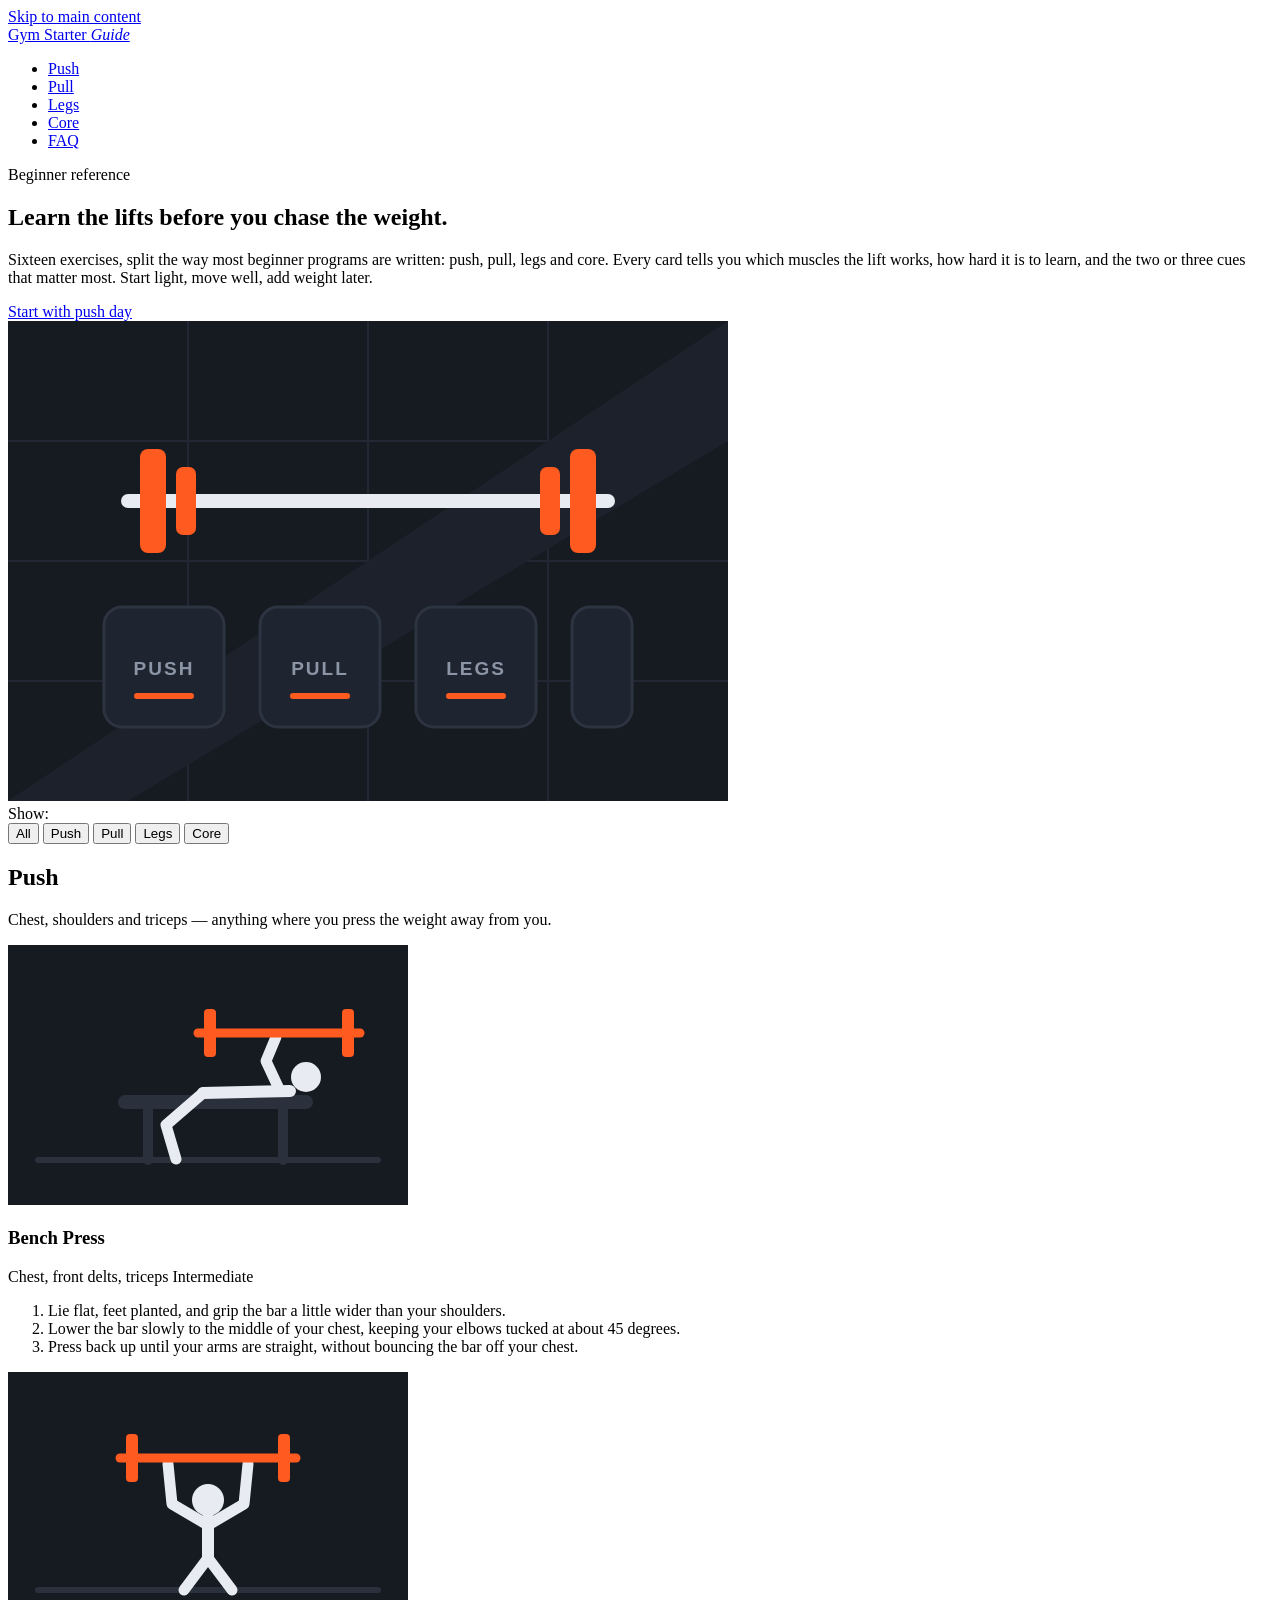
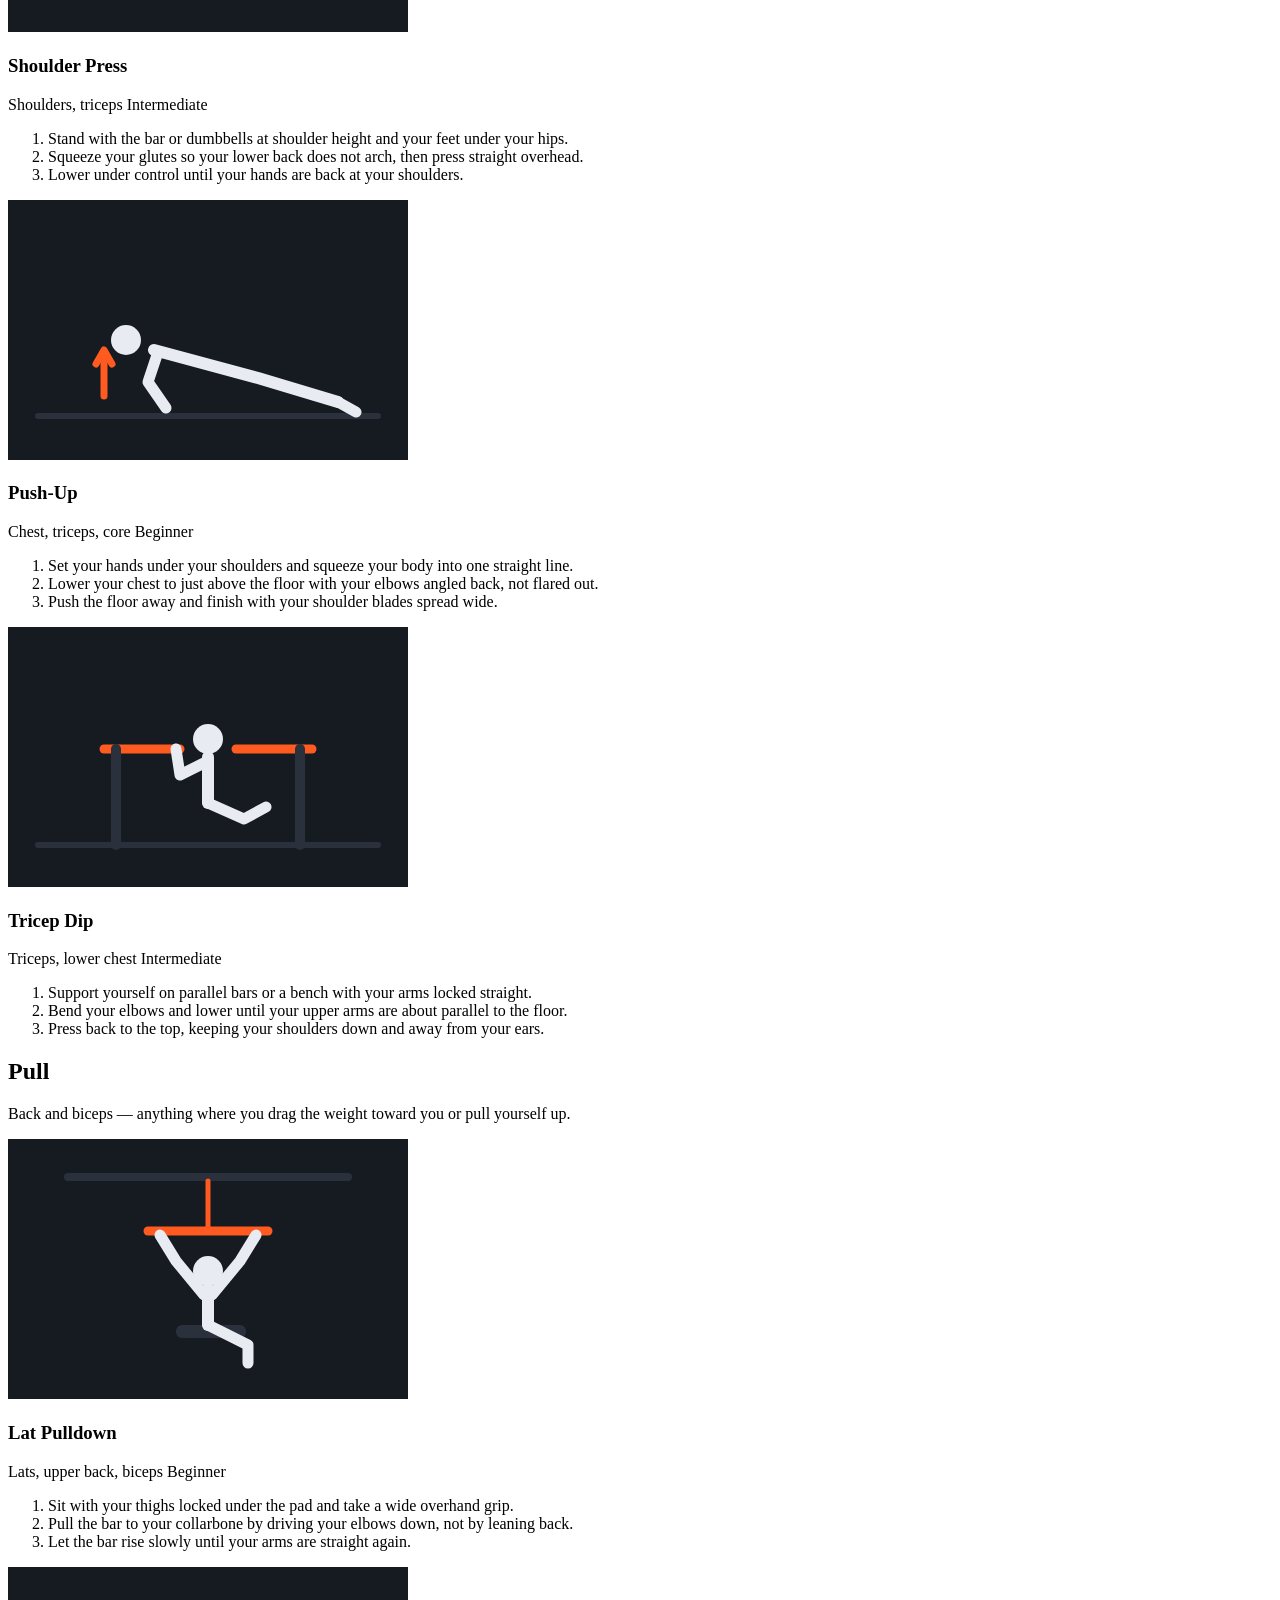
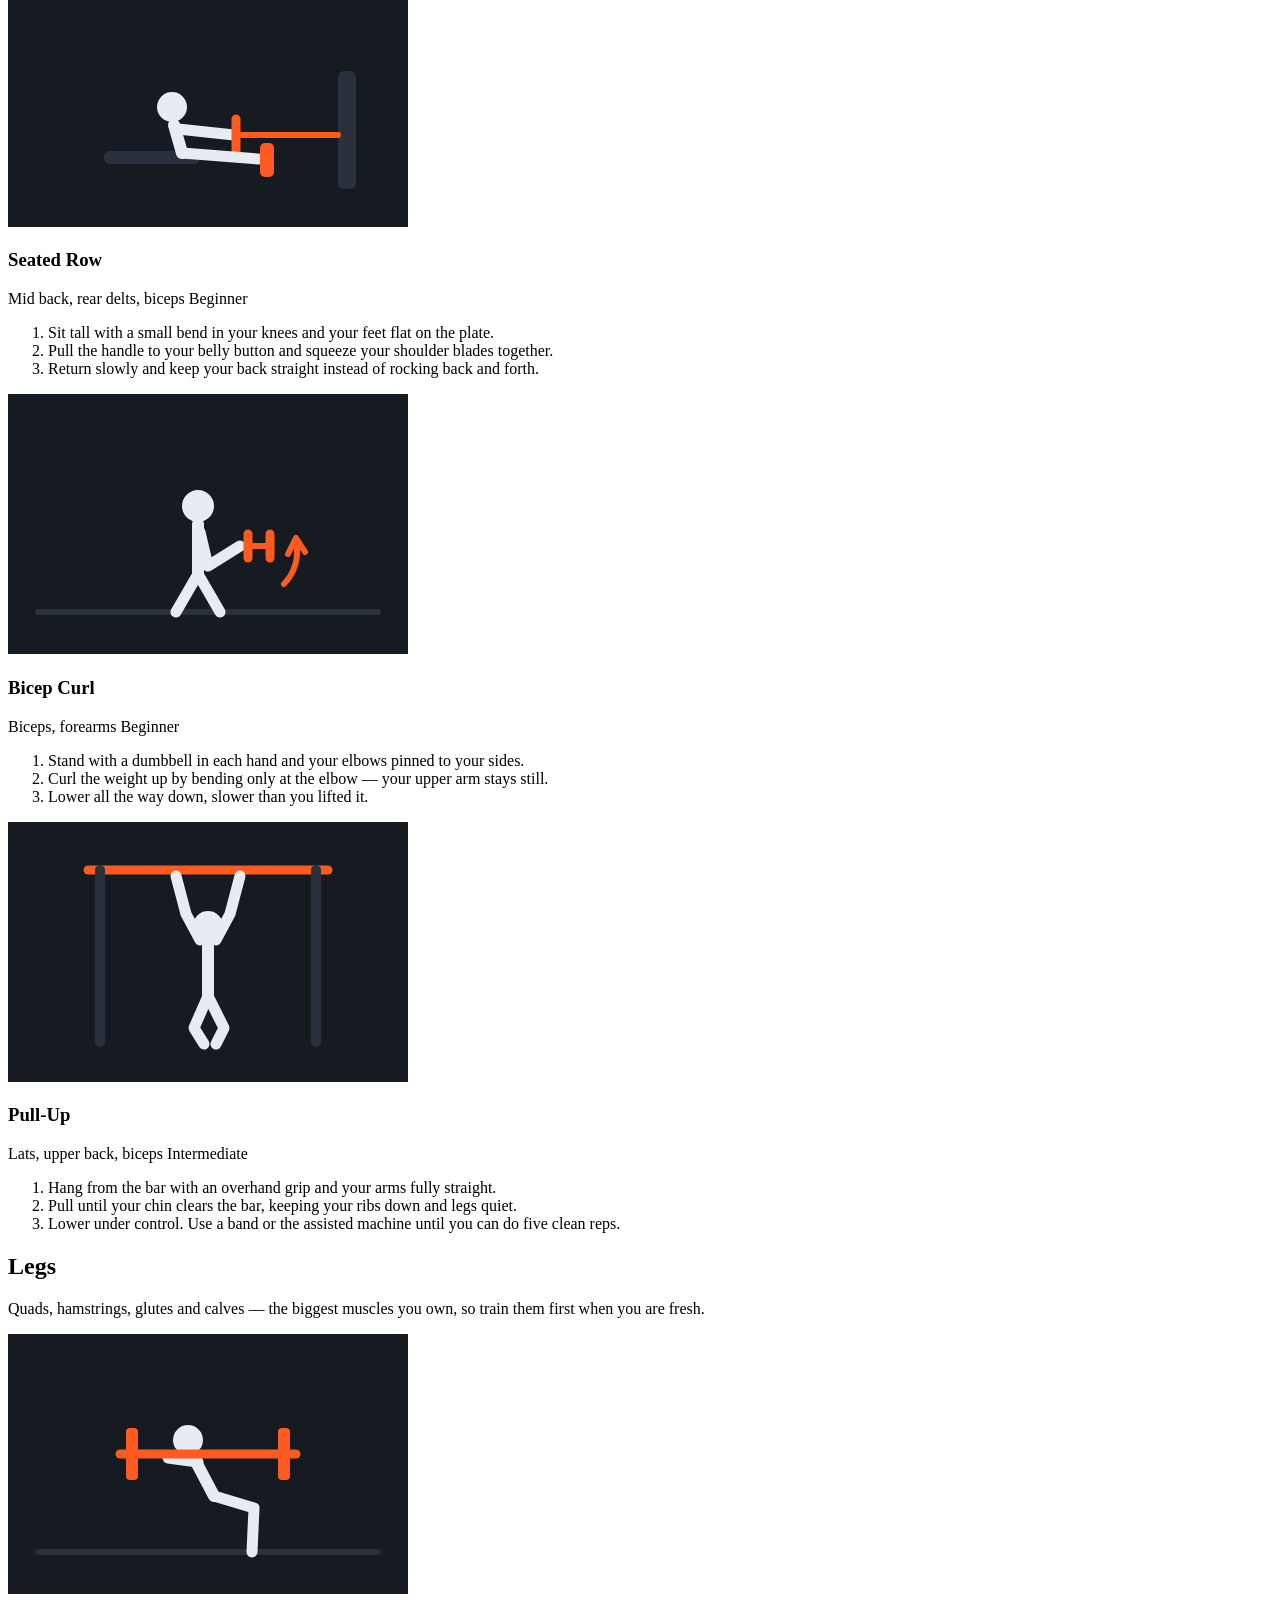
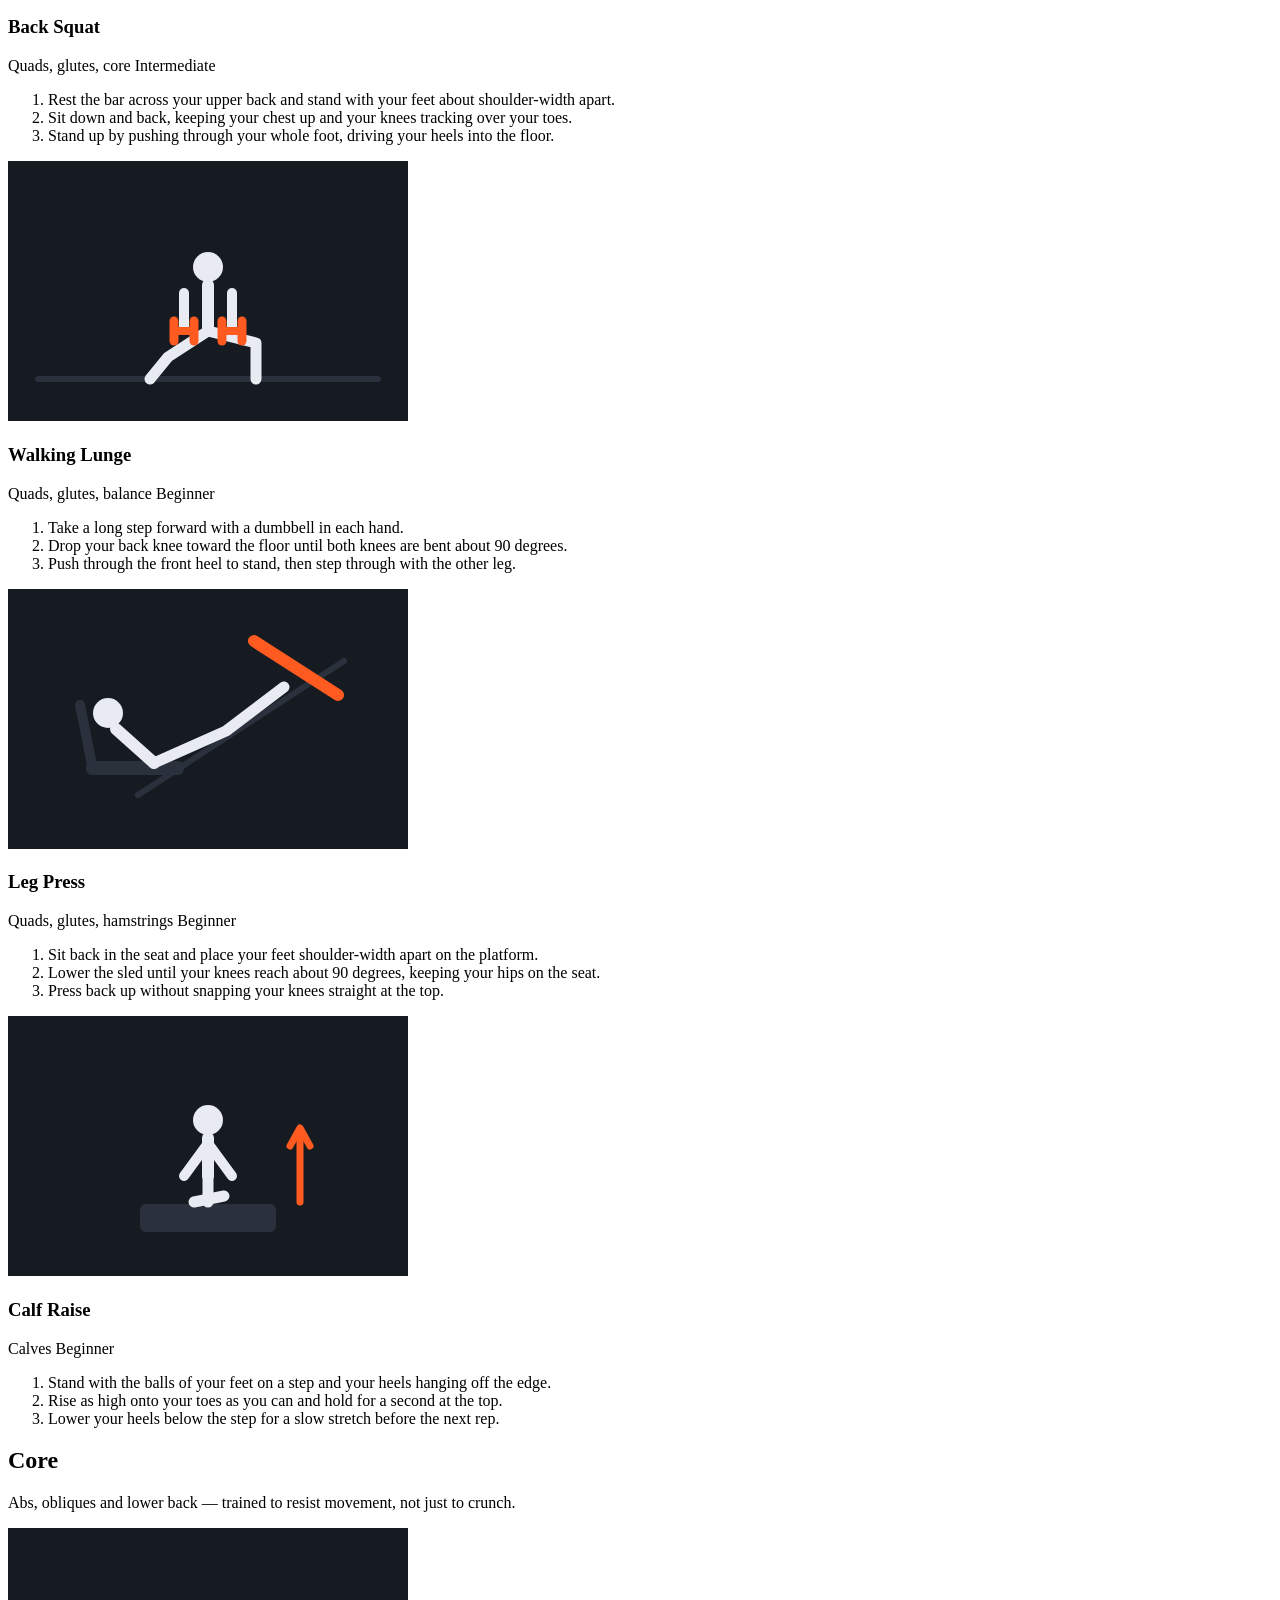
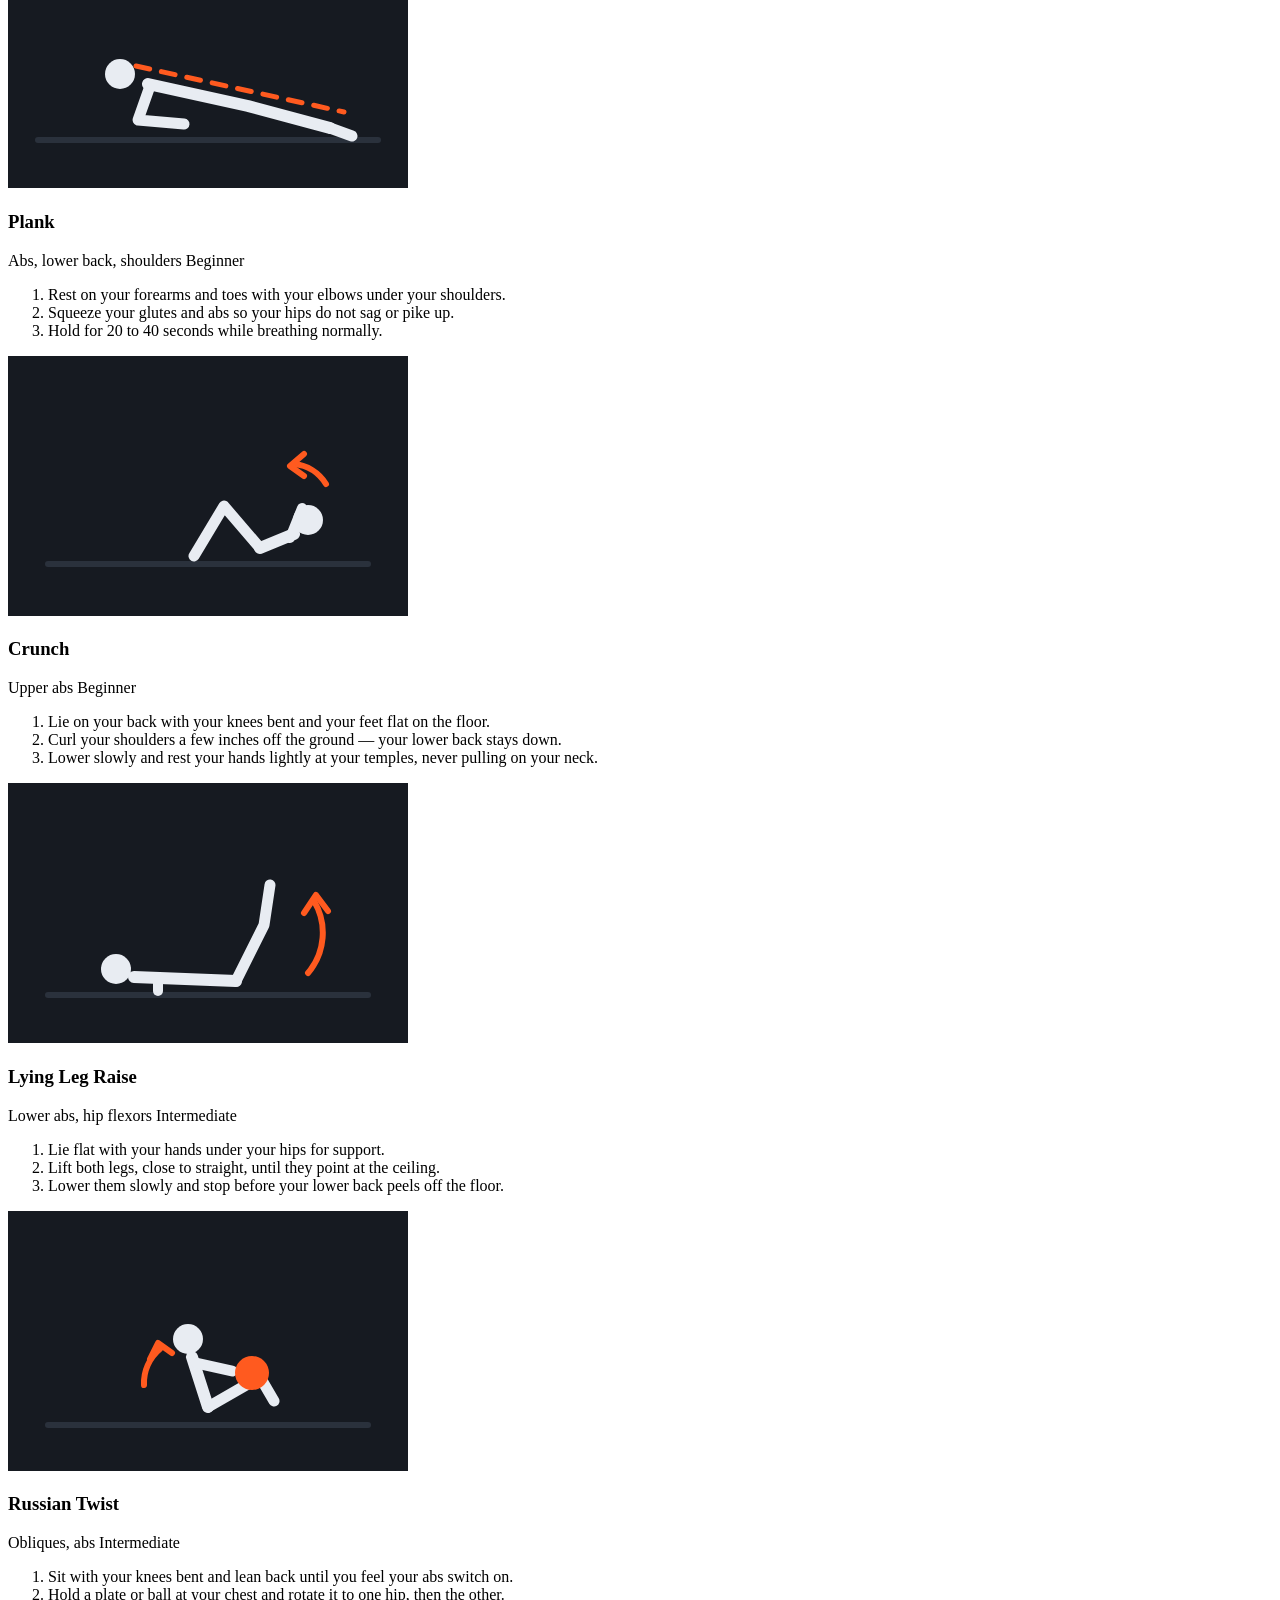
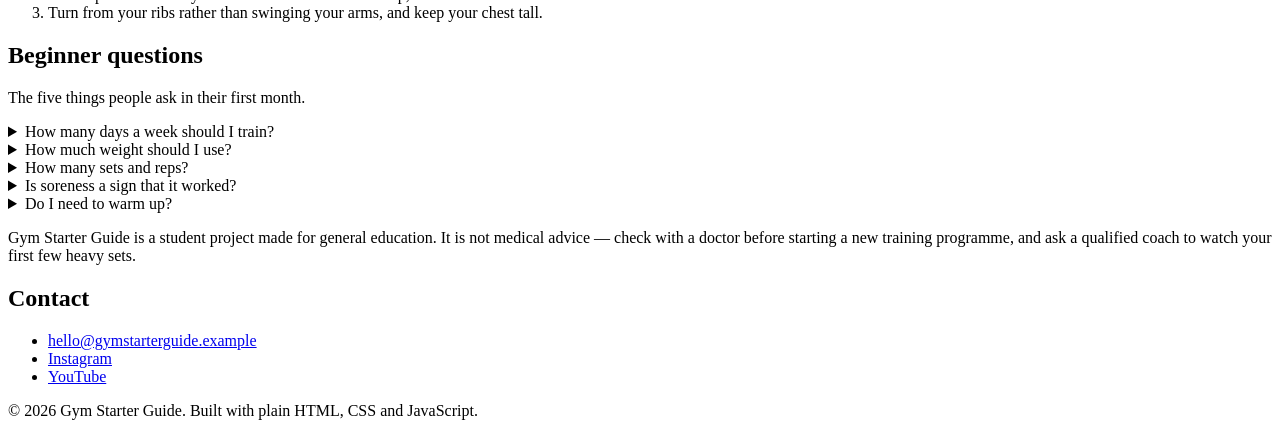
==== index.html @ f95c0c3b "build semantic page structure with all sixteen exercise cards" ====
<!DOCTYPE html>
<html lang="en">
<head>
  <meta charset="UTF-8">
  <meta name="viewport" content="width=device-width, initial-scale=1.0">
  <title>Gym Starter Guide — Beginner Workouts by Muscle Group</title>
  <meta name="description" content="A beginner's reference for training push, pull, legs and core. Each exercise shows the muscles it works, a difficulty level, and how to do it correctly.">
  <link rel="icon" href="images/favicon.svg" type="image/svg+xml">
  <link rel="stylesheet" href="styles.css">
</head>
<body>

  <!-- Lets keyboard users jump straight to the content, past the nav. -->
  <a class="skip-link" href="#main">Skip to main content</a>

  <!-- ============ SITE HEADER ============
       The logo and the nav sit in one flexbox row. -->
  <header class="site-header">
    <div class="container header-bar">
      <a class="logo" href="#top">
        <span class="logo-mark" aria-hidden="true"></span>
        <span class="logo-text">Gym Starter <em>Guide</em></span>
      </a>

      <nav class="site-nav" aria-label="Main">
        <ul class="nav-list">
          <li><a href="#push">Push</a></li>
          <li><a href="#pull">Pull</a></li>
          <li><a href="#legs">Legs</a></li>
          <li><a href="#core">Core</a></li>
          <li><a href="#faq">FAQ</a></li>
        </ul>
      </nav>
    </div>
  </header>

  <main id="main">

    <!-- ============ 1. HERO / INTRO ============ -->
    <section class="hero" id="top">
      <div class="container hero-inner">
        <div class="hero-copy">
          <p class="eyebrow">Beginner reference</p>
          <h1>Learn the lifts before you chase the weight.</h1>
          <p class="lede">
            Sixteen exercises, split the way most beginner programs are written:
            push, pull, legs and core. Every card tells you which muscles the lift
            works, how hard it is to learn, and the two or three cues that matter
            most. Start light, move well, add weight later.
          </p>
          <a class="btn" href="#push">Start with push day</a>
        </div>
        <div class="hero-art">
          <img src="images/hero.svg" alt="A loaded barbell above four blocks labelled push, pull and legs" width="720" height="480">
        </div>
      </div>
    </section>

    <!-- ============ FILTER BAR ============
         The buttons are wired up in script.js. Each button carries a
         data-filter value that matches the data-category on the cards. -->
    <nav class="filter-bar" id="filterBar" aria-label="Filter exercises by muscle group">
      <div class="container filter-inner">
        <span class="filter-label">Show:</span>
        <div class="filter-buttons">
          <button type="button" class="filter-btn is-active" data-filter="all">All</button>
          <button type="button" class="filter-btn" data-filter="push">Push</button>
          <button type="button" class="filter-btn" data-filter="pull">Pull</button>
          <button type="button" class="filter-btn" data-filter="legs">Legs</button>
          <button type="button" class="filter-btn" data-filter="core">Core</button>
        </div>
      </div>
    </nav>

    <!-- ============ 2. PUSH ============ -->
    <section class="exercise-section" id="push" data-category="push">
      <div class="container">
        <div class="section-head">
          <h2>Push</h2>
          <p>Chest, shoulders and triceps — anything where you press the weight away from you.</p>
        </div>

        <!-- CSS Grid gallery: the cards reflow on their own with auto-fit. -->
        <div class="card-grid">

          <article class="exercise-card" data-category="push">
            <img src="images/bench-press.svg" alt="Lifter on a flat bench pressing a barbell upward" width="400" height="260" loading="lazy">
            <div class="card-body">
              <h3>Bench Press</h3>
              <div class="card-meta">
                <span class="tag">Chest, front delts, triceps</span>
                <span class="level level-intermediate">Intermediate</span>
              </div>
              <ol class="steps">
                <li>Lie flat, feet planted, and grip the bar a little wider than your shoulders.</li>
                <li>Lower the bar slowly to the middle of your chest, keeping your elbows tucked at about 45 degrees.</li>
                <li>Press back up until your arms are straight, without bouncing the bar off your chest.</li>
              </ol>
            </div>
          </article>

          <article class="exercise-card" data-category="push">
            <img src="images/shoulder-press.svg" alt="Standing lifter pressing a barbell overhead" width="400" height="260" loading="lazy">
            <div class="card-body">
              <h3>Shoulder Press</h3>
              <div class="card-meta">
                <span class="tag">Shoulders, triceps</span>
                <span class="level level-intermediate">Intermediate</span>
              </div>
              <ol class="steps">
                <li>Stand with the bar or dumbbells at shoulder height and your feet under your hips.</li>
                <li>Squeeze your glutes so your lower back does not arch, then press straight overhead.</li>
                <li>Lower under control until your hands are back at your shoulders.</li>
              </ol>
            </div>
          </article>

          <article class="exercise-card" data-category="push">
            <img src="images/push-up.svg" alt="Person holding a push-up position with a flat back" width="400" height="260" loading="lazy">
            <div class="card-body">
              <h3>Push-Up</h3>
              <div class="card-meta">
                <span class="tag">Chest, triceps, core</span>
                <span class="level level-beginner">Beginner</span>
              </div>
              <ol class="steps">
                <li>Set your hands under your shoulders and squeeze your body into one straight line.</li>
                <li>Lower your chest to just above the floor with your elbows angled back, not flared out.</li>
                <li>Push the floor away and finish with your shoulder blades spread wide.</li>
              </ol>
            </div>
          </article>

          <article class="exercise-card" data-category="push">
            <img src="images/tricep-dip.svg" alt="Person lowering between two parallel dip bars" width="400" height="260" loading="lazy">
            <div class="card-body">
              <h3>Tricep Dip</h3>
              <div class="card-meta">
                <span class="tag">Triceps, lower chest</span>
                <span class="level level-intermediate">Intermediate</span>
              </div>
              <ol class="steps">
                <li>Support yourself on parallel bars or a bench with your arms locked straight.</li>
                <li>Bend your elbows and lower until your upper arms are about parallel to the floor.</li>
                <li>Press back to the top, keeping your shoulders down and away from your ears.</li>
              </ol>
            </div>
          </article>

        </div>
      </div>
    </section>

    <!-- ============ 3. PULL ============ -->
    <section class="exercise-section" id="pull" data-category="pull">
      <div class="container">
        <div class="section-head">
          <h2>Pull</h2>
          <p>Back and biceps — anything where you drag the weight toward you or pull yourself up.</p>
        </div>

        <div class="card-grid">

          <article class="exercise-card" data-category="pull">
            <img src="images/lat-pulldown.svg" alt="Seated lifter pulling a cable bar down to the chest" width="400" height="260" loading="lazy">
            <div class="card-body">
              <h3>Lat Pulldown</h3>
              <div class="card-meta">
                <span class="tag">Lats, upper back, biceps</span>
                <span class="level level-beginner">Beginner</span>
              </div>
              <ol class="steps">
                <li>Sit with your thighs locked under the pad and take a wide overhand grip.</li>
                <li>Pull the bar to your collarbone by driving your elbows down, not by leaning back.</li>
                <li>Let the bar rise slowly until your arms are straight again.</li>
              </ol>
            </div>
          </article>

          <article class="exercise-card" data-category="pull">
            <img src="images/seated-row.svg" alt="Seated lifter pulling a cable handle toward the waist" width="400" height="260" loading="lazy">
            <div class="card-body">
              <h3>Seated Row</h3>
              <div class="card-meta">
                <span class="tag">Mid back, rear delts, biceps</span>
                <span class="level level-beginner">Beginner</span>
              </div>
              <ol class="steps">
                <li>Sit tall with a small bend in your knees and your feet flat on the plate.</li>
                <li>Pull the handle to your belly button and squeeze your shoulder blades together.</li>
                <li>Return slowly and keep your back straight instead of rocking back and forth.</li>
              </ol>
            </div>
          </article>

          <article class="exercise-card" data-category="pull">
            <img src="images/bicep-curl.svg" alt="Standing lifter curling a dumbbell" width="400" height="260" loading="lazy">
            <div class="card-body">
              <h3>Bicep Curl</h3>
              <div class="card-meta">
                <span class="tag">Biceps, forearms</span>
                <span class="level level-beginner">Beginner</span>
              </div>
              <ol class="steps">
                <li>Stand with a dumbbell in each hand and your elbows pinned to your sides.</li>
                <li>Curl the weight up by bending only at the elbow — your upper arm stays still.</li>
                <li>Lower all the way down, slower than you lifted it.</li>
              </ol>
            </div>
          </article>

          <article class="exercise-card" data-category="pull">
            <img src="images/pull-up.svg" alt="Person hanging from a bar at the top of a pull-up" width="400" height="260" loading="lazy">
            <div class="card-body">
              <h3>Pull-Up</h3>
              <div class="card-meta">
                <span class="tag">Lats, upper back, biceps</span>
                <span class="level level-intermediate">Intermediate</span>
              </div>
              <ol class="steps">
                <li>Hang from the bar with an overhand grip and your arms fully straight.</li>
                <li>Pull until your chin clears the bar, keeping your ribs down and legs quiet.</li>
                <li>Lower under control. Use a band or the assisted machine until you can do five clean reps.</li>
              </ol>
            </div>
          </article>

        </div>
      </div>
    </section>

    <!-- ============ 4. LEGS ============ -->
    <section class="exercise-section" id="legs" data-category="legs">
      <div class="container">
        <div class="section-head">
          <h2>Legs</h2>
          <p>Quads, hamstrings, glutes and calves — the biggest muscles you own, so train them first when you are fresh.</p>
        </div>

        <div class="card-grid">

          <article class="exercise-card" data-category="legs">
            <img src="images/squat.svg" alt="Lifter squatting with a barbell across the shoulders" width="400" height="260" loading="lazy">
            <div class="card-body">
              <h3>Back Squat</h3>
              <div class="card-meta">
                <span class="tag">Quads, glutes, core</span>
                <span class="level level-intermediate">Intermediate</span>
              </div>
              <ol class="steps">
                <li>Rest the bar across your upper back and stand with your feet about shoulder-width apart.</li>
                <li>Sit down and back, keeping your chest up and your knees tracking over your toes.</li>
                <li>Stand up by pushing through your whole foot, driving your heels into the floor.</li>
              </ol>
            </div>
          </article>

          <article class="exercise-card" data-category="legs">
            <img src="images/lunge.svg" alt="Lifter in a split lunge holding dumbbells" width="400" height="260" loading="lazy">
            <div class="card-body">
              <h3>Walking Lunge</h3>
              <div class="card-meta">
                <span class="tag">Quads, glutes, balance</span>
                <span class="level level-beginner">Beginner</span>
              </div>
              <ol class="steps">
                <li>Take a long step forward with a dumbbell in each hand.</li>
                <li>Drop your back knee toward the floor until both knees are bent about 90 degrees.</li>
                <li>Push through the front heel to stand, then step through with the other leg.</li>
              </ol>
            </div>
          </article>

          <article class="exercise-card" data-category="legs">
            <img src="images/leg-press.svg" alt="Person pressing a weighted sled on an angled leg press" width="400" height="260" loading="lazy">
            <div class="card-body">
              <h3>Leg Press</h3>
              <div class="card-meta">
                <span class="tag">Quads, glutes, hamstrings</span>
                <span class="level level-beginner">Beginner</span>
              </div>
              <ol class="steps">
                <li>Sit back in the seat and place your feet shoulder-width apart on the platform.</li>
                <li>Lower the sled until your knees reach about 90 degrees, keeping your hips on the seat.</li>
                <li>Press back up without snapping your knees straight at the top.</li>
              </ol>
            </div>
          </article>

          <article class="exercise-card" data-category="legs">
            <img src="images/calf-raise.svg" alt="Person rising onto the toes on a raised step" width="400" height="260" loading="lazy">
            <div class="card-body">
              <h3>Calf Raise</h3>
              <div class="card-meta">
                <span class="tag">Calves</span>
                <span class="level level-beginner">Beginner</span>
              </div>
              <ol class="steps">
                <li>Stand with the balls of your feet on a step and your heels hanging off the edge.</li>
                <li>Rise as high onto your toes as you can and hold for a second at the top.</li>
                <li>Lower your heels below the step for a slow stretch before the next rep.</li>
              </ol>
            </div>
          </article>

        </div>
      </div>
    </section>

    <!-- ============ 5. CORE ============ -->
    <section class="exercise-section" id="core" data-category="core">
      <div class="container">
        <div class="section-head">
          <h2>Core</h2>
          <p>Abs, obliques and lower back — trained to resist movement, not just to crunch.</p>
        </div>

        <div class="card-grid">

          <article class="exercise-card" data-category="core">
            <img src="images/plank.svg" alt="Person holding a forearm plank with a straight body line" width="400" height="260" loading="lazy">
            <div class="card-body">
              <h3>Plank</h3>
              <div class="card-meta">
                <span class="tag">Abs, lower back, shoulders</span>
                <span class="level level-beginner">Beginner</span>
              </div>
              <ol class="steps">
                <li>Rest on your forearms and toes with your elbows under your shoulders.</li>
                <li>Squeeze your glutes and abs so your hips do not sag or pike up.</li>
                <li>Hold for 20 to 40 seconds while breathing normally.</li>
              </ol>
            </div>
          </article>

          <article class="exercise-card" data-category="core">
            <img src="images/crunch.svg" alt="Person curling the shoulders off the floor with knees bent" width="400" height="260" loading="lazy">
            <div class="card-body">
              <h3>Crunch</h3>
              <div class="card-meta">
                <span class="tag">Upper abs</span>
                <span class="level level-beginner">Beginner</span>
              </div>
              <ol class="steps">
                <li>Lie on your back with your knees bent and your feet flat on the floor.</li>
                <li>Curl your shoulders a few inches off the ground — your lower back stays down.</li>
                <li>Lower slowly and rest your hands lightly at your temples, never pulling on your neck.</li>
              </ol>
            </div>
          </article>

          <article class="exercise-card" data-category="core">
            <img src="images/leg-raise.svg" alt="Person lying flat and lifting straight legs upward" width="400" height="260" loading="lazy">
            <div class="card-body">
              <h3>Lying Leg Raise</h3>
              <div class="card-meta">
                <span class="tag">Lower abs, hip flexors</span>
                <span class="level level-intermediate">Intermediate</span>
              </div>
              <ol class="steps">
                <li>Lie flat with your hands under your hips for support.</li>
                <li>Lift both legs, close to straight, until they point at the ceiling.</li>
                <li>Lower them slowly and stop before your lower back peels off the floor.</li>
              </ol>
            </div>
          </article>

          <article class="exercise-card" data-category="core">
            <img src="images/russian-twist.svg" alt="Person seated in a V position twisting a ball to one side" width="400" height="260" loading="lazy">
            <div class="card-body">
              <h3>Russian Twist</h3>
              <div class="card-meta">
                <span class="tag">Obliques, abs</span>
                <span class="level level-intermediate">Intermediate</span>
              </div>
              <ol class="steps">
                <li>Sit with your knees bent and lean back until you feel your abs switch on.</li>
                <li>Hold a plate or ball at your chest and rotate it to one hip, then the other.</li>
                <li>Turn from your ribs rather than swinging your arms, and keep your chest tall.</li>
              </ol>
            </div>
          </article>

        </div>
      </div>
    </section>

    <!-- ============ 6. FAQ ============
         <details>/<summary> gives expandable Q&A with no JavaScript. -->
    <section class="faq" id="faq">
      <div class="container">
        <div class="section-head">
          <h2>Beginner questions</h2>
          <p>The five things people ask in their first month.</p>
        </div>

        <div class="faq-list">
          <details>
            <summary>How many days a week should I train?</summary>
            <p>Three is plenty to start. A push day, a pull day and a leg day, with core added to any two of them, covers your whole body with a rest day in between each session.</p>
          </details>

          <details>
            <summary>How much weight should I use?</summary>
            <p>Pick a weight you could lift about ten times, and stop two reps short of failing. If your form breaks down before the last rep, the weight is too heavy — that is a form problem, not a toughness problem.</p>
          </details>

          <details>
            <summary>How many sets and reps?</summary>
            <p>Three sets of eight to twelve reps works for almost every exercise here. Rest 60 to 90 seconds between sets, and closer to two minutes on squats and presses.</p>
          </details>

          <details>
            <summary>Is soreness a sign that it worked?</summary>
            <p>Not really. Soreness mostly tells you that a movement was new to you. Progress is better measured by adding a rep or a small amount of weight from week to week.</p>
          </details>

          <details>
            <summary>Do I need to warm up?</summary>
            <p>Yes. Five minutes on a bike or rower, then two light sets of the first exercise. It takes almost no time and it makes the working sets feel much better.</p>
          </details>
        </div>
      </div>
    </section>

  </main>

  <!-- ============ FOOTER ============ -->
  <footer class="site-footer">
    <div class="container footer-inner">
      <div class="footer-brand">
        <span class="logo-mark" aria-hidden="true"></span>
        <p class="disclaimer">
          Gym Starter Guide is a student project made for general education. It is not
          medical advice — check with a doctor before starting a new training programme,
          and ask a qualified coach to watch your first few heavy sets.
        </p>
      </div>

      <nav class="footer-links" aria-label="Footer">
        <h2 class="footer-heading">Contact</h2>
        <ul>
          <li><a href="mailto:hello@gymstarterguide.example">hello@gymstarterguide.example</a></li>
          <li><a href="#top">Instagram</a></li>
          <li><a href="#top">YouTube</a></li>
        </ul>
      </nav>
    </div>

    <div class="container footer-bottom">
      <p>&copy; 2026 Gym Starter Guide. Built with plain HTML, CSS and JavaScript.</p>
    </div>
  </footer>

  <script src="script.js"></script>
</body>
</html>
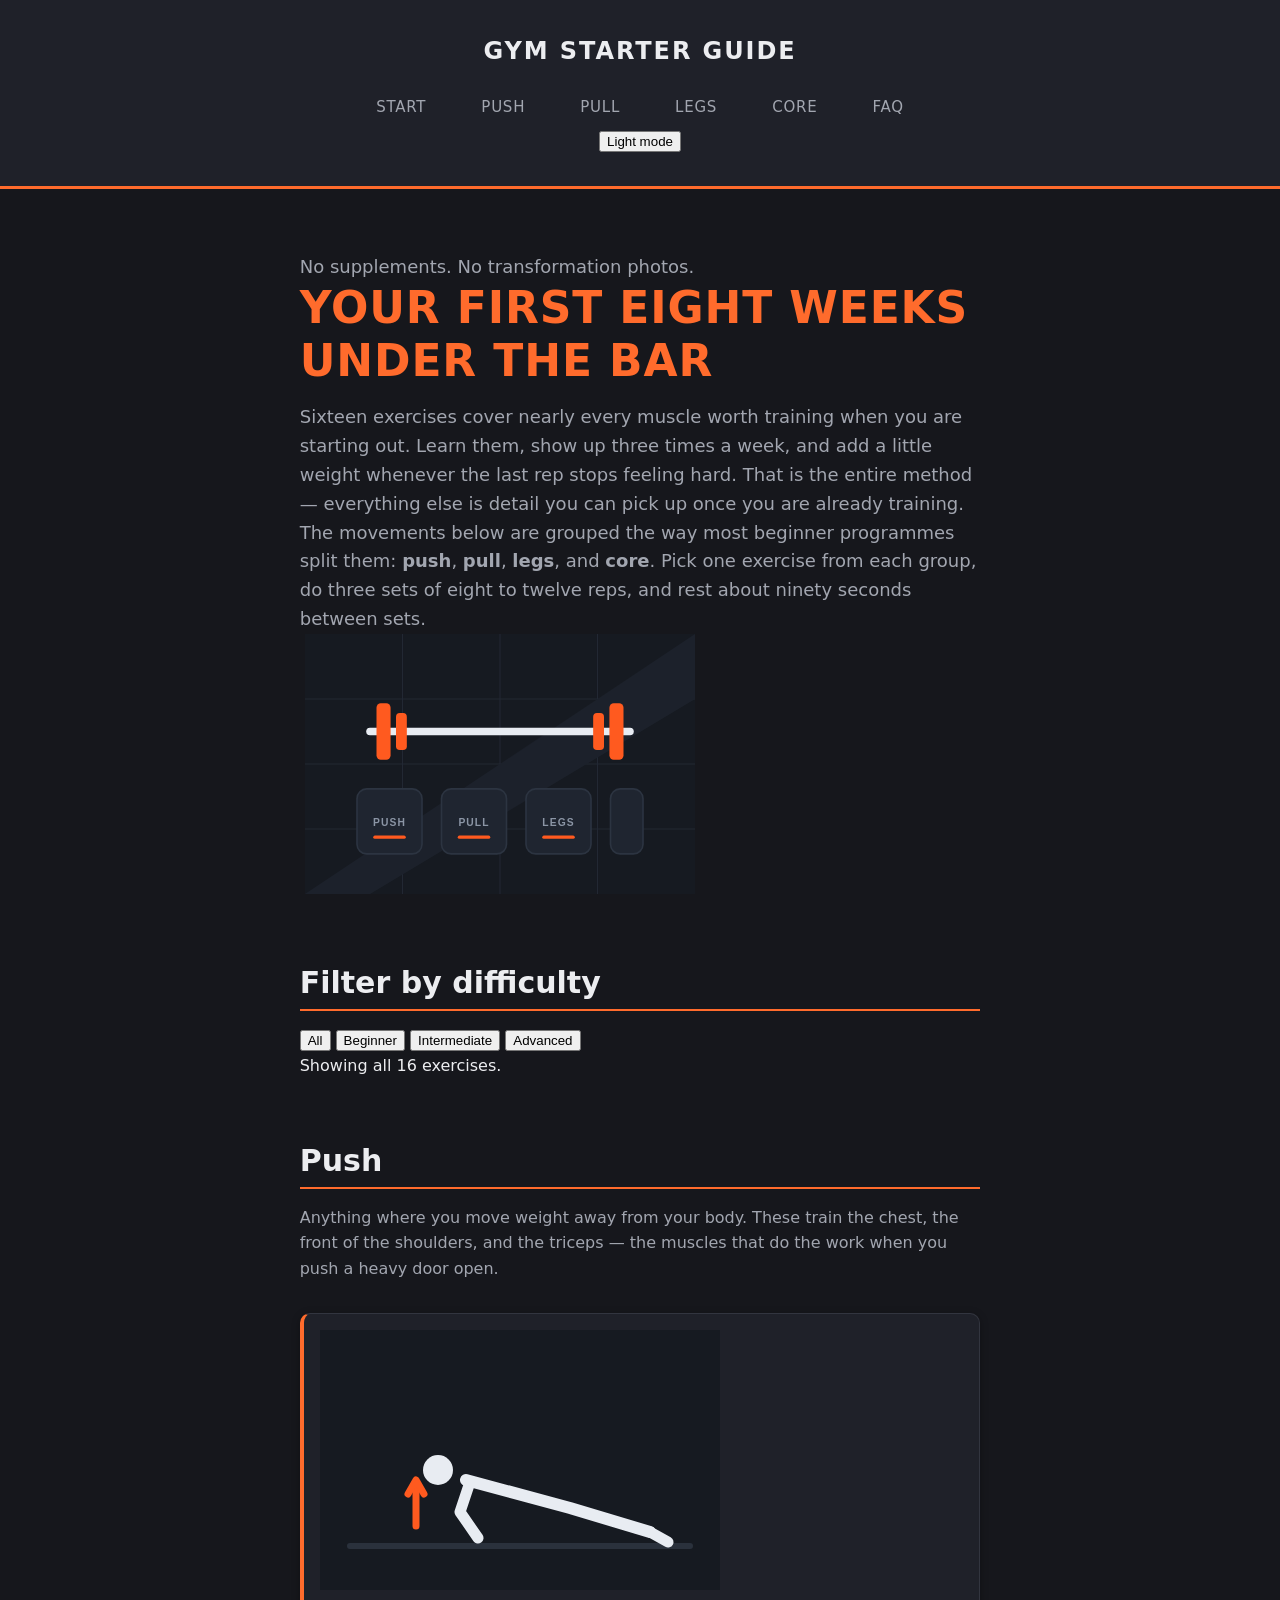
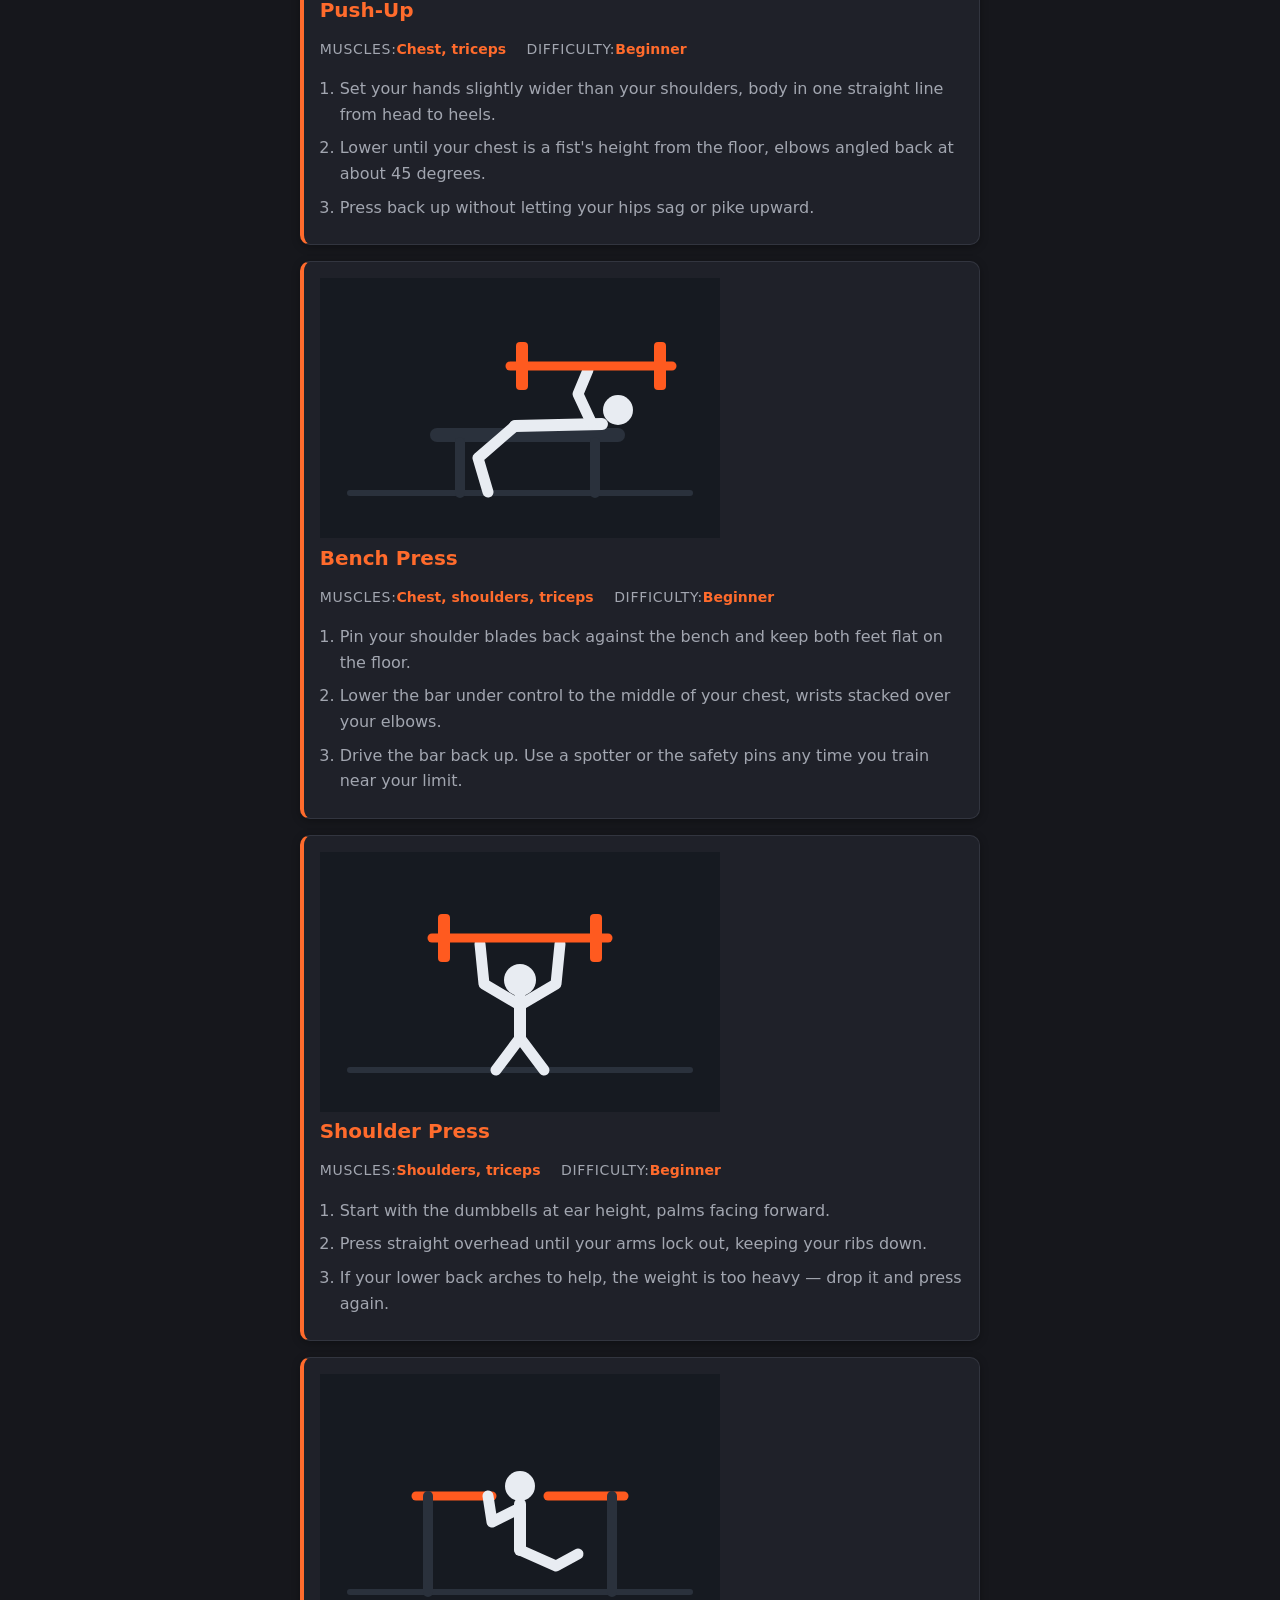
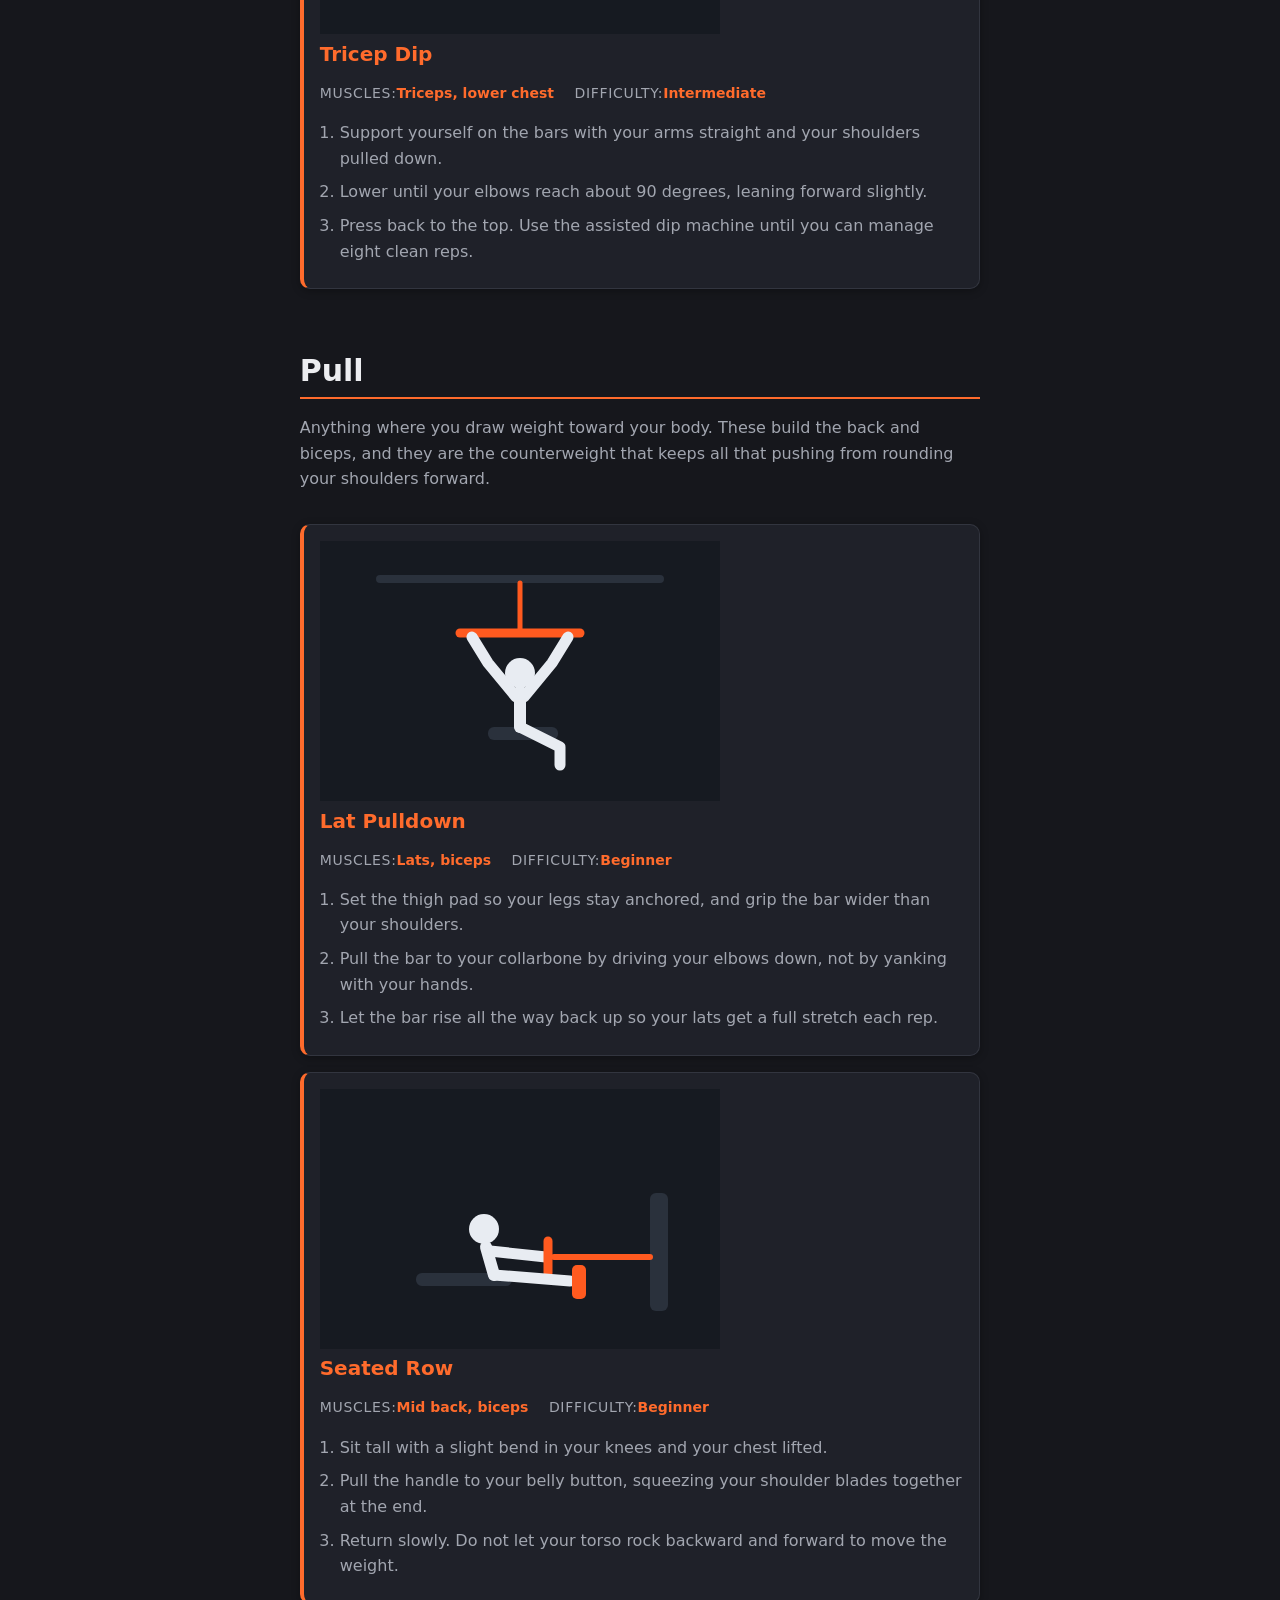
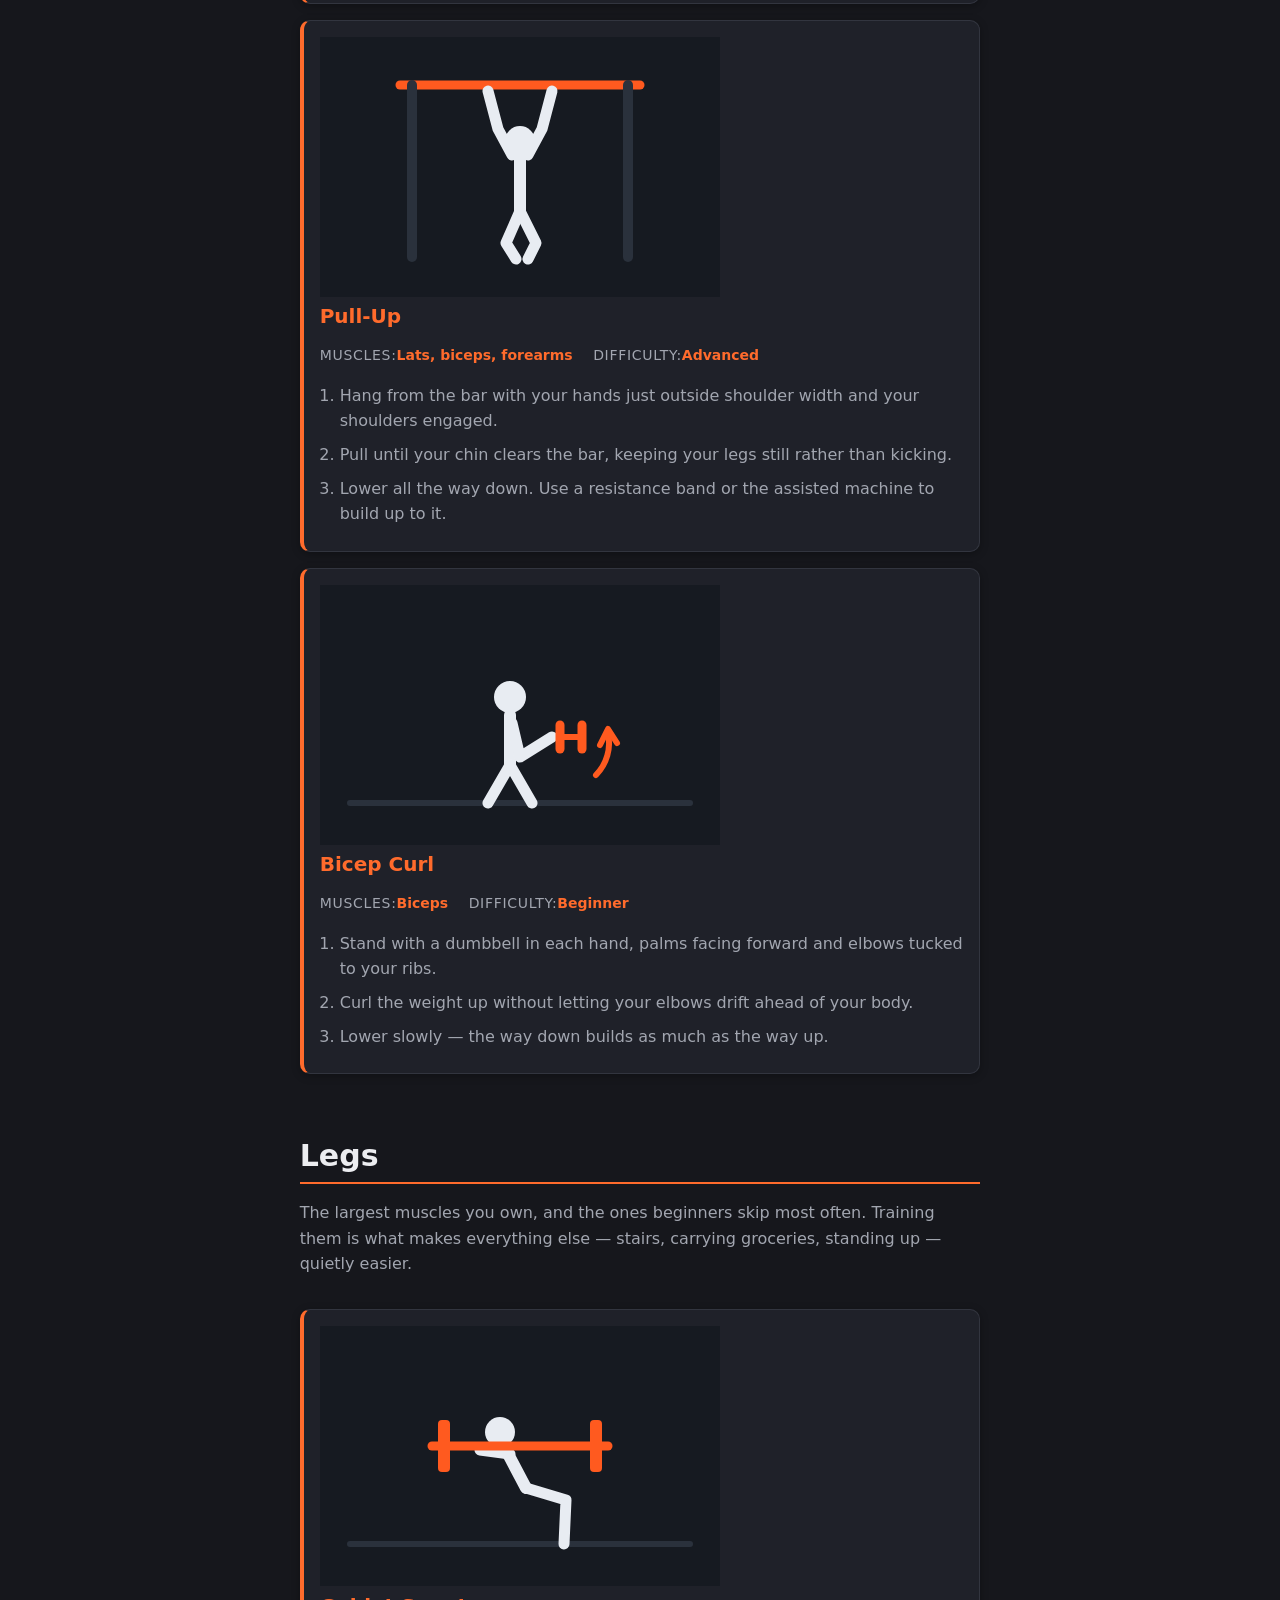
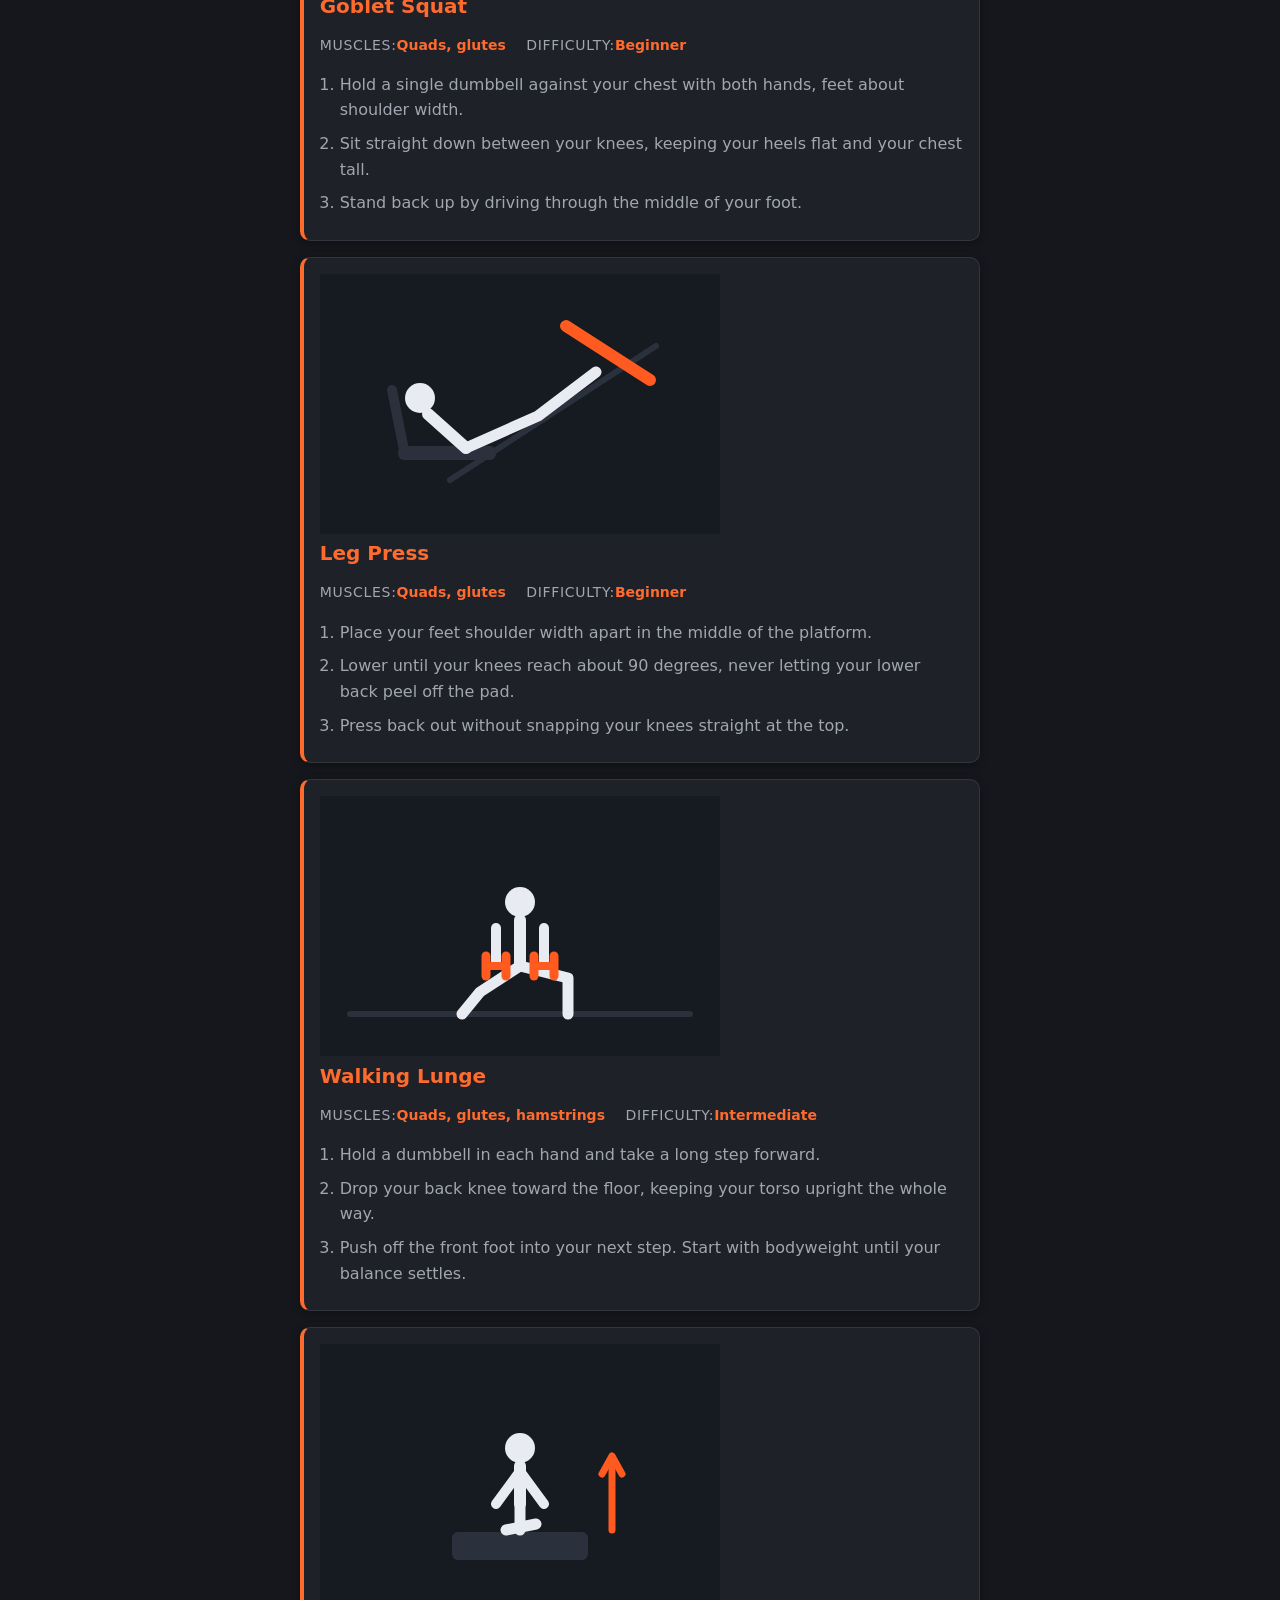
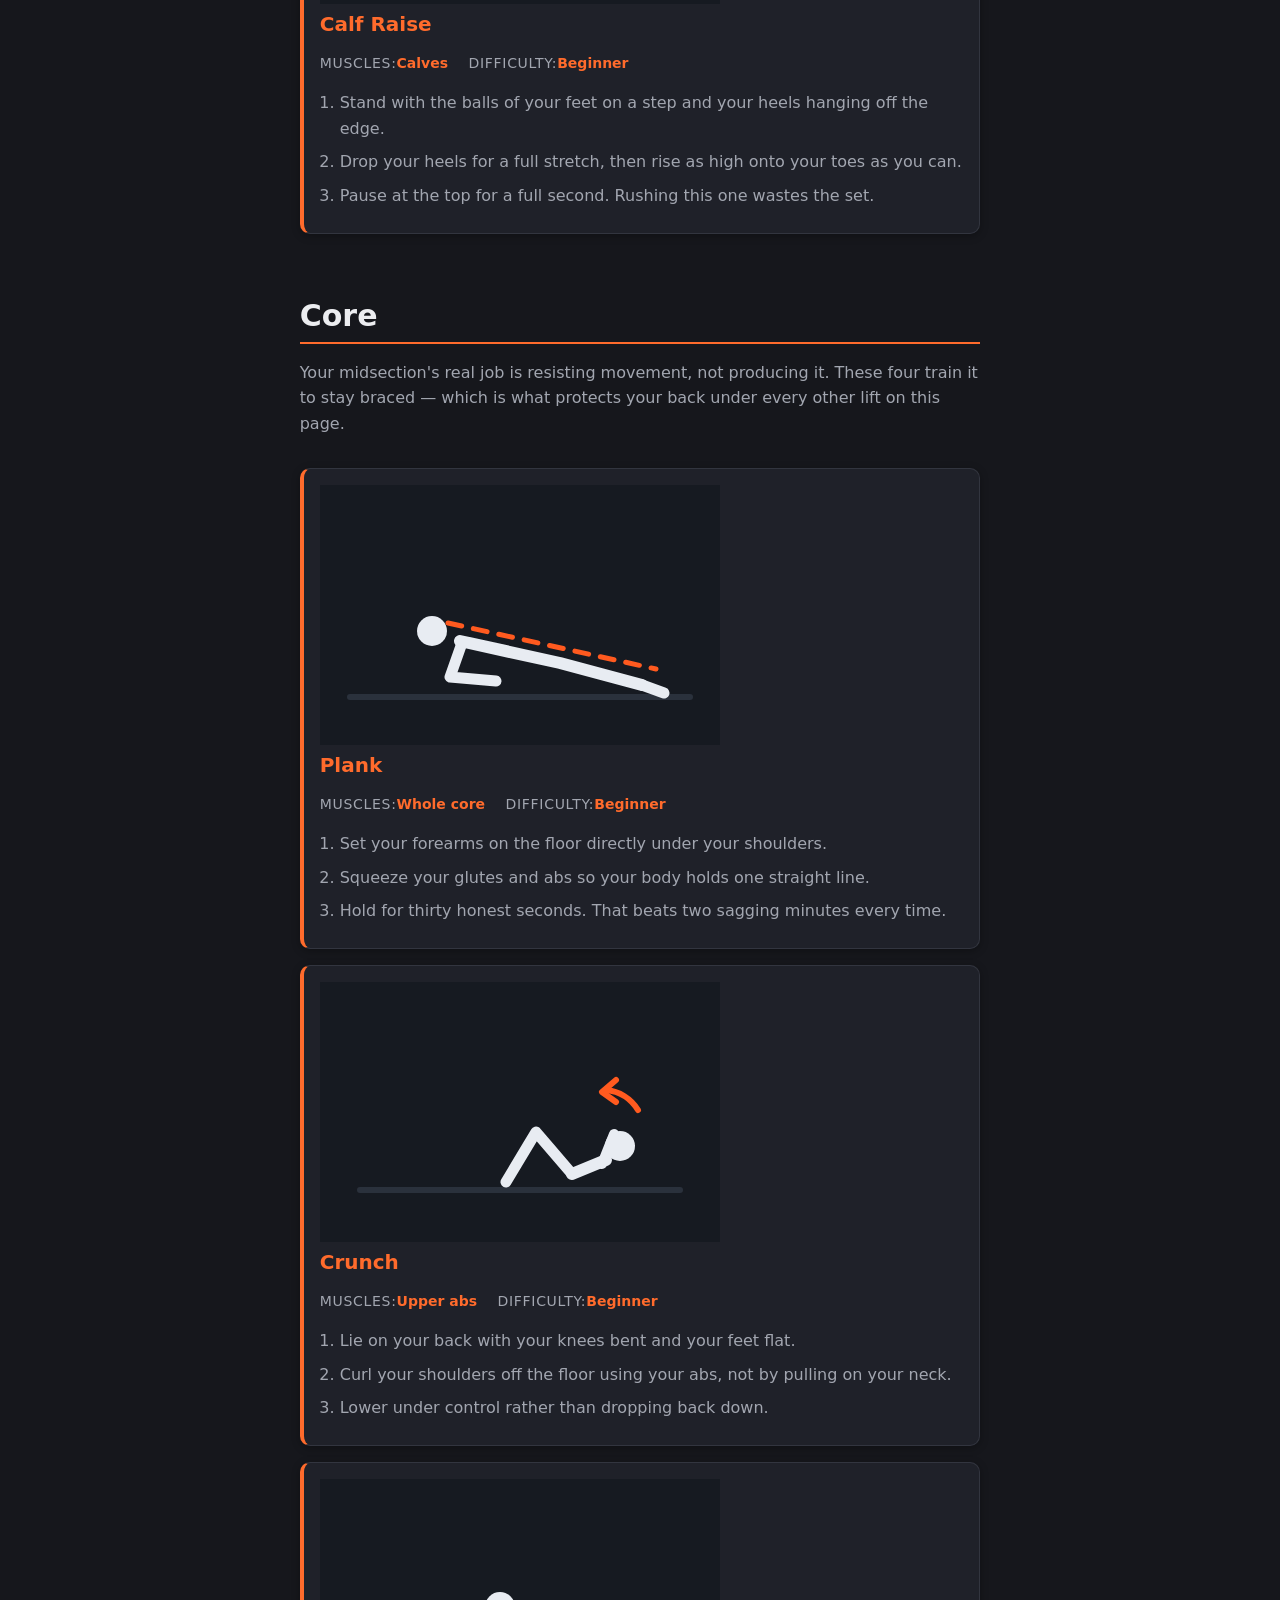
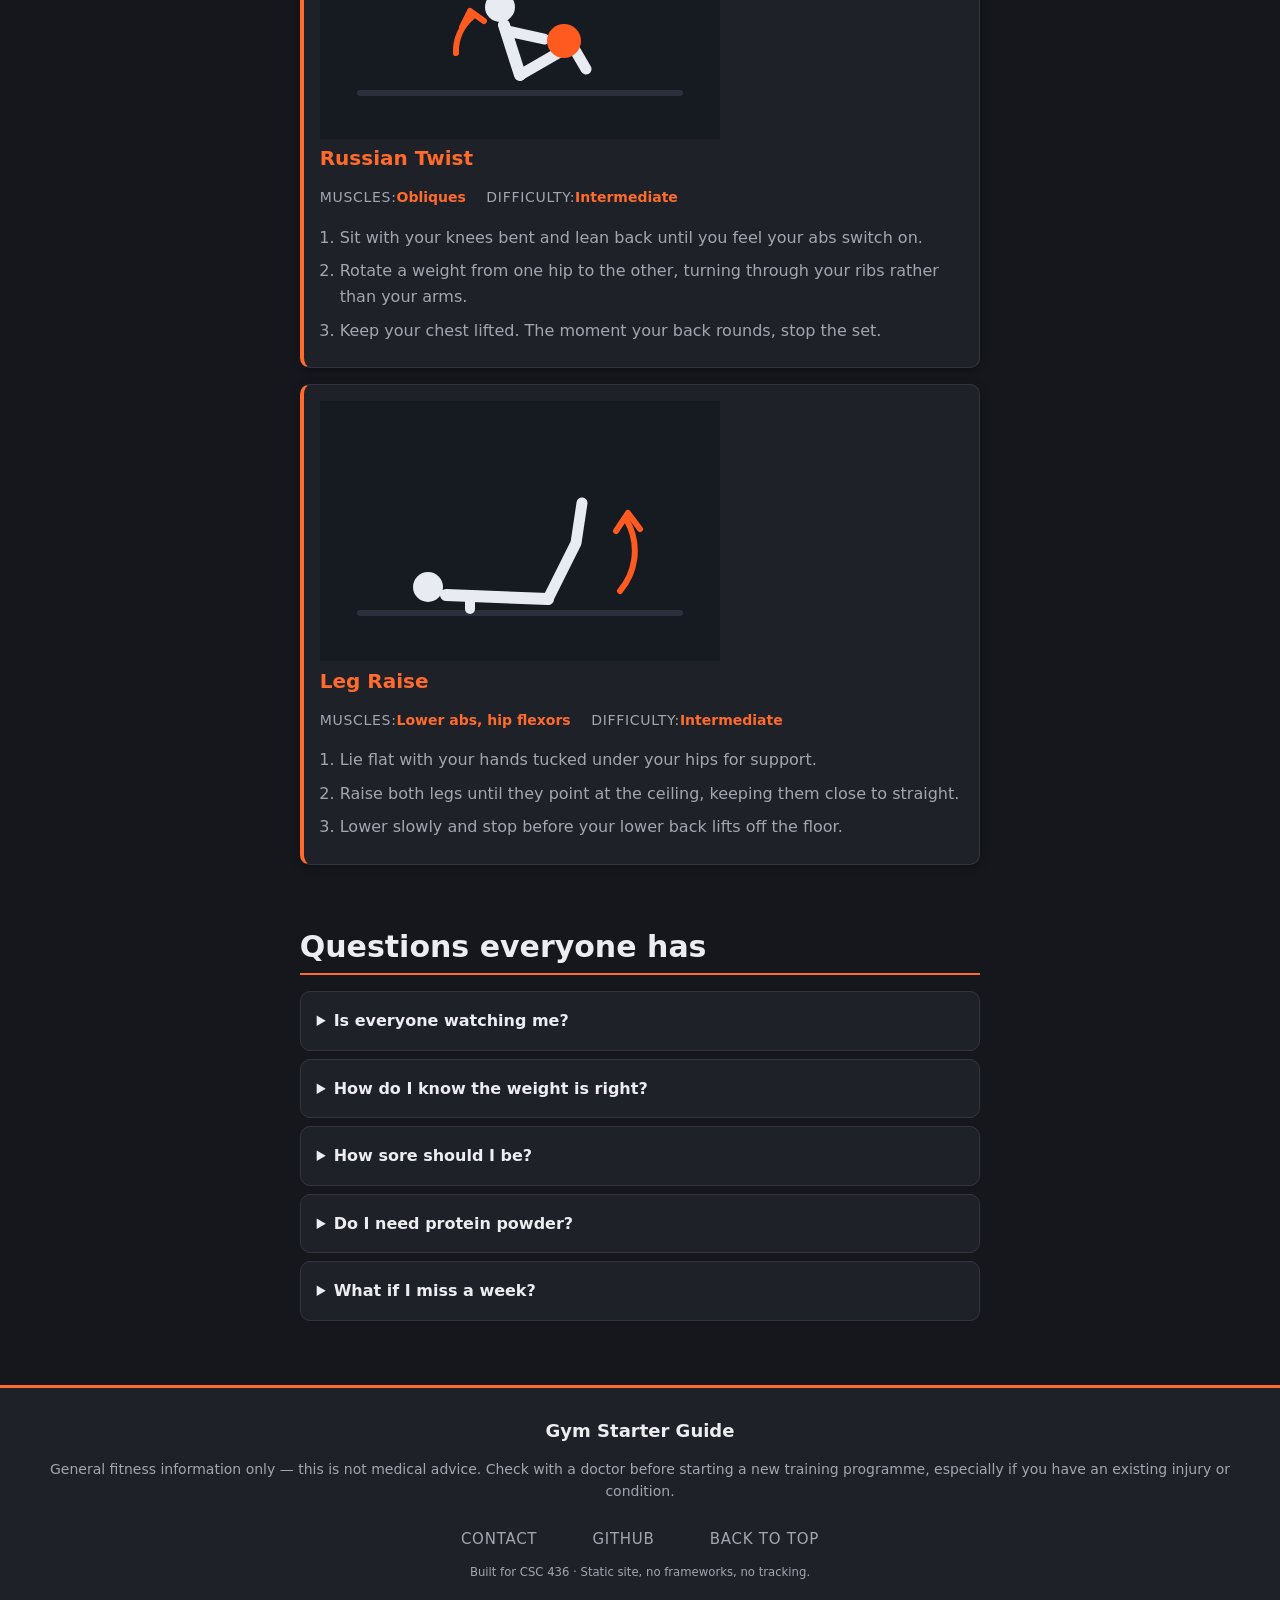
==== commit 9317531a: "rewrite page with real content in push, pull, legs, and core sections Replace placeholder markup wit" ====
--- a/index.html
+++ b/index.html
@@ -2,28 +2,27 @@
 <html lang="en">
 <head>
   <meta charset="UTF-8">
-  <meta name="viewport" content="width=device-width, initial-scale=1.0">
-  <title>Gym Starter Guide — Beginner Workouts by Muscle Group</title>
-  <meta name="description" content="A beginner's reference for training push, pull, legs and core. Each exercise shows the muscles it works, a difficulty level, and how to do it correctly.">
+  <meta name="viewport" content="width=device-width, initial-scale=1">
+  <title>Gym Starter Guide — Your First Eight Weeks Under the Bar</title>
+  <meta name="description" content="A beginner's guide to the gym: sixteen core exercises grouped into push, pull, legs, and core, with plain-language coaching cues and answers to the questions everyone is too embarrassed to ask.">
   <link rel="icon" href="images/favicon.svg" type="image/svg+xml">
   <link rel="stylesheet" href="styles.css">
 </head>
 <body>
 
-  <!-- Lets keyboard users jump straight to the content, past the nav. -->
+  <!-- Skip link: first tab stop, lets keyboard users jump past the nav -->
   <a class="skip-link" href="#main">Skip to main content</a>
 
-  <!-- ============ SITE HEADER ============
-       The logo and the nav sit in one flexbox row. -->
+  <!-- ============================================================
+       SITE HEADER — title, primary navigation, theme toggle
+       ============================================================ -->
   <header class="site-header">
-    <div class="container header-bar">
-      <a class="logo" href="#top">
-        <span class="logo-mark" aria-hidden="true"></span>
-        <span class="logo-text">Gym Starter <em>Guide</em></span>
-      </a>
-
-      <nav class="site-nav" aria-label="Main">
+    <div class="header-inner">
+      <p class="site-title"><a href="#intro">Gym Starter Guide</a></p>
+
+      <nav aria-label="Primary">
         <ul class="nav-list">
+          <li><a href="#intro">Start</a></li>
           <li><a href="#push">Push</a></li>
           <li><a href="#pull">Pull</a></li>
           <li><a href="#legs">Legs</a></li>
@@ -31,425 +30,421 @@
           <li><a href="#faq">FAQ</a></li>
         </ul>
       </nav>
+
+      <button type="button" id="theme-toggle" class="theme-toggle" aria-pressed="false">
+        Light mode
+      </button>
     </div>
   </header>
 
   <main id="main">
 
-    <!-- ============ 1. HERO / INTRO ============ -->
-    <section class="hero" id="top">
-      <div class="container hero-inner">
-        <div class="hero-copy">
-          <p class="eyebrow">Beginner reference</p>
-          <h1>Learn the lifts before you chase the weight.</h1>
-          <p class="lede">
-            Sixteen exercises, split the way most beginner programs are written:
-            push, pull, legs and core. Every card tells you which muscles the lift
-            works, how hard it is to learn, and the two or three cues that matter
-            most. Start light, move well, add weight later.
-          </p>
-          <a class="btn" href="#push">Start with push day</a>
-        </div>
-        <div class="hero-art">
-          <img src="images/hero.svg" alt="A loaded barbell above four blocks labelled push, pull and legs" width="720" height="480">
-        </div>
-      </div>
-    </section>
-
-    <!-- ============ FILTER BAR ============
-         The buttons are wired up in script.js. Each button carries a
-         data-filter value that matches the data-category on the cards. -->
-    <nav class="filter-bar" id="filterBar" aria-label="Filter exercises by muscle group">
-      <div class="container filter-inner">
-        <span class="filter-label">Show:</span>
-        <div class="filter-buttons">
-          <button type="button" class="filter-btn is-active" data-filter="all">All</button>
-          <button type="button" class="filter-btn" data-filter="push">Push</button>
-          <button type="button" class="filter-btn" data-filter="pull">Pull</button>
-          <button type="button" class="filter-btn" data-filter="legs">Legs</button>
-          <button type="button" class="filter-btn" data-filter="core">Core</button>
-        </div>
-      </div>
+    <!-- ============================================================
+         SECTION 1: INTRO — the page's single h1
+         ============================================================ -->
+    <section id="intro" class="intro" aria-labelledby="intro-heading">
+      <div class="intro-text">
+        <p class="eyebrow">No supplements. No transformation photos.</p>
+        <h1 id="intro-heading">Your first eight weeks under the bar</h1>
+        <p class="lede">
+          Sixteen exercises cover nearly every muscle worth training when you are starting out.
+          Learn them, show up three times a week, and add a little weight whenever the last rep
+          stops feeling hard. That is the entire method — everything else is detail you can pick
+          up once you are already training.
+        </p>
+        <p>
+          The movements below are grouped the way most beginner programmes split them:
+          <strong>push</strong>, <strong>pull</strong>, <strong>legs</strong>, and <strong>core</strong>.
+          Pick one exercise from each group, do three sets of eight to twelve reps, and rest about
+          ninety seconds between sets.
+        </p>
+      </div>
+      <img class="intro-image" src="images/hero.svg" alt="Line illustration of a lifter mid-squat with a loaded barbell across their shoulders" width="400" height="260">
+    </section>
+
+    <!-- ============================================================
+         FILTER CONTROLS — drive the JavaScript difficulty filter
+         ============================================================ -->
+    <section id="filter" class="filter-bar" aria-labelledby="filter-heading">
+      <h2 id="filter-heading" class="filter-heading">Filter by difficulty</h2>
+      <div class="filter-buttons" role="group" aria-label="Filter exercises by difficulty">
+        <button type="button" class="filter-btn is-active" data-level="all" aria-pressed="true">All</button>
+        <button type="button" class="filter-btn" data-level="beginner" aria-pressed="false">Beginner</button>
+        <button type="button" class="filter-btn" data-level="intermediate" aria-pressed="false">Intermediate</button>
+        <button type="button" class="filter-btn" data-level="advanced" aria-pressed="false">Advanced</button>
+      </div>
+      <p id="filter-status" class="filter-status" role="status" aria-live="polite">Showing all 16 exercises.</p>
+    </section>
+
+    <!-- ============================================================
+         SECTION 2: PUSH
+         ============================================================ -->
+    <section id="push" class="exercise-section" aria-labelledby="push-heading">
+      <h2 id="push-heading">Push</h2>
+      <p class="section-intro">
+        Anything where you move weight away from your body. These train the chest, the front of the
+        shoulders, and the triceps — the muscles that do the work when you push a heavy door open.
+      </p>
+
+      <div class="card-grid">
+
+        <article class="card" data-level="beginner" aria-labelledby="push-1-heading">
+          <img class="card-image" src="images/push-up.svg" alt="Line illustration of a person holding the top of a push-up with a straight back" width="400" height="260">
+          <div class="card-body">
+            <h3 id="push-1-heading">Push-Up</h3>
+            <dl class="card-meta">
+              <dt>Muscles</dt><dd>Chest, triceps</dd>
+              <dt>Difficulty</dt><dd>Beginner</dd>
+            </dl>
+            <ol class="card-steps">
+              <li>Set your hands slightly wider than your shoulders, body in one straight line from head to heels.</li>
+              <li>Lower until your chest is a fist's height from the floor, elbows angled back at about 45 degrees.</li>
+              <li>Press back up without letting your hips sag or pike upward.</li>
+            </ol>
+          </div>
+        </article>
+
+        <article class="card" data-level="beginner" aria-labelledby="push-2-heading">
+          <img class="card-image" src="images/bench-press.svg" alt="Line illustration of a lifter on a flat bench pressing a barbell upward" width="400" height="260">
+          <div class="card-body">
+            <h3 id="push-2-heading">Bench Press</h3>
+            <dl class="card-meta">
+              <dt>Muscles</dt><dd>Chest, shoulders, triceps</dd>
+              <dt>Difficulty</dt><dd>Beginner</dd>
+            </dl>
+            <ol class="card-steps">
+              <li>Pin your shoulder blades back against the bench and keep both feet flat on the floor.</li>
+              <li>Lower the bar under control to the middle of your chest, wrists stacked over your elbows.</li>
+              <li>Drive the bar back up. Use a spotter or the safety pins any time you train near your limit.</li>
+            </ol>
+          </div>
+        </article>
+
+        <article class="card" data-level="beginner" aria-labelledby="push-3-heading">
+          <img class="card-image" src="images/shoulder-press.svg" alt="Line illustration of a lifter pressing two dumbbells overhead while seated" width="400" height="260">
+          <div class="card-body">
+            <h3 id="push-3-heading">Shoulder Press</h3>
+            <dl class="card-meta">
+              <dt>Muscles</dt><dd>Shoulders, triceps</dd>
+              <dt>Difficulty</dt><dd>Beginner</dd>
+            </dl>
+            <ol class="card-steps">
+              <li>Start with the dumbbells at ear height, palms facing forward.</li>
+              <li>Press straight overhead until your arms lock out, keeping your ribs down.</li>
+              <li>If your lower back arches to help, the weight is too heavy — drop it and press again.</li>
+            </ol>
+          </div>
+        </article>
+
+        <article class="card" data-level="intermediate" aria-labelledby="push-4-heading">
+          <img class="card-image" src="images/tricep-dip.svg" alt="Line illustration of a person lowering into a dip between parallel bars" width="400" height="260">
+          <div class="card-body">
+            <h3 id="push-4-heading">Tricep Dip</h3>
+            <dl class="card-meta">
+              <dt>Muscles</dt><dd>Triceps, lower chest</dd>
+              <dt>Difficulty</dt><dd>Intermediate</dd>
+            </dl>
+            <ol class="card-steps">
+              <li>Support yourself on the bars with your arms straight and your shoulders pulled down.</li>
+              <li>Lower until your elbows reach about 90 degrees, leaning forward slightly.</li>
+              <li>Press back to the top. Use the assisted dip machine until you can manage eight clean reps.</li>
+            </ol>
+          </div>
+        </article>
+
+      </div>
+    </section>
+
+    <!-- ============================================================
+         SECTION 3: PULL
+         ============================================================ -->
+    <section id="pull" class="exercise-section" aria-labelledby="pull-heading">
+      <h2 id="pull-heading">Pull</h2>
+      <p class="section-intro">
+        Anything where you draw weight toward your body. These build the back and biceps, and they
+        are the counterweight that keeps all that pushing from rounding your shoulders forward.
+      </p>
+
+      <div class="card-grid">
+
+        <article class="card" data-level="beginner" aria-labelledby="pull-1-heading">
+          <img class="card-image" src="images/lat-pulldown.svg" alt="Line illustration of a seated lifter pulling a cable bar down toward their chest" width="400" height="260">
+          <div class="card-body">
+            <h3 id="pull-1-heading">Lat Pulldown</h3>
+            <dl class="card-meta">
+              <dt>Muscles</dt><dd>Lats, biceps</dd>
+              <dt>Difficulty</dt><dd>Beginner</dd>
+            </dl>
+            <ol class="card-steps">
+              <li>Set the thigh pad so your legs stay anchored, and grip the bar wider than your shoulders.</li>
+              <li>Pull the bar to your collarbone by driving your elbows down, not by yanking with your hands.</li>
+              <li>Let the bar rise all the way back up so your lats get a full stretch each rep.</li>
+            </ol>
+          </div>
+        </article>
+
+        <article class="card" data-level="beginner" aria-labelledby="pull-2-heading">
+          <img class="card-image" src="images/seated-row.svg" alt="Line illustration of a seated lifter rowing a cable handle toward their waist" width="400" height="260">
+          <div class="card-body">
+            <h3 id="pull-2-heading">Seated Row</h3>
+            <dl class="card-meta">
+              <dt>Muscles</dt><dd>Mid back, biceps</dd>
+              <dt>Difficulty</dt><dd>Beginner</dd>
+            </dl>
+            <ol class="card-steps">
+              <li>Sit tall with a slight bend in your knees and your chest lifted.</li>
+              <li>Pull the handle to your belly button, squeezing your shoulder blades together at the end.</li>
+              <li>Return slowly. Do not let your torso rock backward and forward to move the weight.</li>
+            </ol>
+          </div>
+        </article>
+
+        <article class="card" data-level="advanced" aria-labelledby="pull-3-heading">
+          <img class="card-image" src="images/pull-up.svg" alt="Line illustration of a person hanging from a bar at the top of a pull-up" width="400" height="260">
+          <div class="card-body">
+            <h3 id="pull-3-heading">Pull-Up</h3>
+            <dl class="card-meta">
+              <dt>Muscles</dt><dd>Lats, biceps, forearms</dd>
+              <dt>Difficulty</dt><dd>Advanced</dd>
+            </dl>
+            <ol class="card-steps">
+              <li>Hang from the bar with your hands just outside shoulder width and your shoulders engaged.</li>
+              <li>Pull until your chin clears the bar, keeping your legs still rather than kicking.</li>
+              <li>Lower all the way down. Use a resistance band or the assisted machine to build up to it.</li>
+            </ol>
+          </div>
+        </article>
+
+        <article class="card" data-level="beginner" aria-labelledby="pull-4-heading">
+          <img class="card-image" src="images/bicep-curl.svg" alt="Line illustration of a standing lifter curling a dumbbell toward their shoulder" width="400" height="260">
+          <div class="card-body">
+            <h3 id="pull-4-heading">Bicep Curl</h3>
+            <dl class="card-meta">
+              <dt>Muscles</dt><dd>Biceps</dd>
+              <dt>Difficulty</dt><dd>Beginner</dd>
+            </dl>
+            <ol class="card-steps">
+              <li>Stand with a dumbbell in each hand, palms facing forward and elbows tucked to your ribs.</li>
+              <li>Curl the weight up without letting your elbows drift ahead of your body.</li>
+              <li>Lower slowly — the way down builds as much as the way up.</li>
+            </ol>
+          </div>
+        </article>
+
+      </div>
+    </section>
+
+    <!-- ============================================================
+         SECTION 4: LEGS
+         ============================================================ -->
+    <section id="legs" class="exercise-section" aria-labelledby="legs-heading">
+      <h2 id="legs-heading">Legs</h2>
+      <p class="section-intro">
+        The largest muscles you own, and the ones beginners skip most often. Training them is what
+        makes everything else — stairs, carrying groceries, standing up — quietly easier.
+      </p>
+
+      <div class="card-grid">
+
+        <article class="card" data-level="beginner" aria-labelledby="legs-1-heading">
+          <img class="card-image" src="images/squat.svg" alt="Line illustration of a lifter at the bottom of a squat with a barbell on their shoulders" width="400" height="260">
+          <div class="card-body">
+            <h3 id="legs-1-heading">Goblet Squat</h3>
+            <dl class="card-meta">
+              <dt>Muscles</dt><dd>Quads, glutes</dd>
+              <dt>Difficulty</dt><dd>Beginner</dd>
+            </dl>
+            <ol class="card-steps">
+              <li>Hold a single dumbbell against your chest with both hands, feet about shoulder width.</li>
+              <li>Sit straight down between your knees, keeping your heels flat and your chest tall.</li>
+              <li>Stand back up by driving through the middle of your foot.</li>
+            </ol>
+          </div>
+        </article>
+
+        <article class="card" data-level="beginner" aria-labelledby="legs-2-heading">
+          <img class="card-image" src="images/leg-press.svg" alt="Line illustration of a lifter pressing a weighted sled with both legs" width="400" height="260">
+          <div class="card-body">
+            <h3 id="legs-2-heading">Leg Press</h3>
+            <dl class="card-meta">
+              <dt>Muscles</dt><dd>Quads, glutes</dd>
+              <dt>Difficulty</dt><dd>Beginner</dd>
+            </dl>
+            <ol class="card-steps">
+              <li>Place your feet shoulder width apart in the middle of the platform.</li>
+              <li>Lower until your knees reach about 90 degrees, never letting your lower back peel off the pad.</li>
+              <li>Press back out without snapping your knees straight at the top.</li>
+            </ol>
+          </div>
+        </article>
+
+        <article class="card" data-level="intermediate" aria-labelledby="legs-3-heading">
+          <img class="card-image" src="images/lunge.svg" alt="Line illustration of a lifter in a forward lunge holding dumbbells at their sides" width="400" height="260">
+          <div class="card-body">
+            <h3 id="legs-3-heading">Walking Lunge</h3>
+            <dl class="card-meta">
+              <dt>Muscles</dt><dd>Quads, glutes, hamstrings</dd>
+              <dt>Difficulty</dt><dd>Intermediate</dd>
+            </dl>
+            <ol class="card-steps">
+              <li>Hold a dumbbell in each hand and take a long step forward.</li>
+              <li>Drop your back knee toward the floor, keeping your torso upright the whole way.</li>
+              <li>Push off the front foot into your next step. Start with bodyweight until your balance settles.</li>
+            </ol>
+          </div>
+        </article>
+
+        <article class="card" data-level="beginner" aria-labelledby="legs-4-heading">
+          <img class="card-image" src="images/calf-raise.svg" alt="Line illustration of a lifter rising onto the balls of their feet on a raised step" width="400" height="260">
+          <div class="card-body">
+            <h3 id="legs-4-heading">Calf Raise</h3>
+            <dl class="card-meta">
+              <dt>Muscles</dt><dd>Calves</dd>
+              <dt>Difficulty</dt><dd>Beginner</dd>
+            </dl>
+            <ol class="card-steps">
+              <li>Stand with the balls of your feet on a step and your heels hanging off the edge.</li>
+              <li>Drop your heels for a full stretch, then rise as high onto your toes as you can.</li>
+              <li>Pause at the top for a full second. Rushing this one wastes the set.</li>
+            </ol>
+          </div>
+        </article>
+
+      </div>
+    </section>
+
+    <!-- ============================================================
+         SECTION 5: CORE
+         ============================================================ -->
+    <section id="core" class="exercise-section" aria-labelledby="core-heading">
+      <h2 id="core-heading">Core</h2>
+      <p class="section-intro">
+        Your midsection's real job is resisting movement, not producing it. These four train it to
+        stay braced — which is what protects your back under every other lift on this page.
+      </p>
+
+      <div class="card-grid">
+
+        <article class="card" data-level="beginner" aria-labelledby="core-1-heading">
+          <img class="card-image" src="images/plank.svg" alt="Line illustration of a person holding a forearm plank in a straight line" width="400" height="260">
+          <div class="card-body">
+            <h3 id="core-1-heading">Plank</h3>
+            <dl class="card-meta">
+              <dt>Muscles</dt><dd>Whole core</dd>
+              <dt>Difficulty</dt><dd>Beginner</dd>
+            </dl>
+            <ol class="card-steps">
+              <li>Set your forearms on the floor directly under your shoulders.</li>
+              <li>Squeeze your glutes and abs so your body holds one straight line.</li>
+              <li>Hold for thirty honest seconds. That beats two sagging minutes every time.</li>
+            </ol>
+          </div>
+        </article>
+
+        <article class="card" data-level="beginner" aria-labelledby="core-2-heading">
+          <img class="card-image" src="images/crunch.svg" alt="Line illustration of a person curling their shoulders off the floor in a crunch" width="400" height="260">
+          <div class="card-body">
+            <h3 id="core-2-heading">Crunch</h3>
+            <dl class="card-meta">
+              <dt>Muscles</dt><dd>Upper abs</dd>
+              <dt>Difficulty</dt><dd>Beginner</dd>
+            </dl>
+            <ol class="card-steps">
+              <li>Lie on your back with your knees bent and your feet flat.</li>
+              <li>Curl your shoulders off the floor using your abs, not by pulling on your neck.</li>
+              <li>Lower under control rather than dropping back down.</li>
+            </ol>
+          </div>
+        </article>
+
+        <article class="card" data-level="intermediate" aria-labelledby="core-3-heading">
+          <img class="card-image" src="images/russian-twist.svg" alt="Line illustration of a seated person rotating a weight from side to side" width="400" height="260">
+          <div class="card-body">
+            <h3 id="core-3-heading">Russian Twist</h3>
+            <dl class="card-meta">
+              <dt>Muscles</dt><dd>Obliques</dd>
+              <dt>Difficulty</dt><dd>Intermediate</dd>
+            </dl>
+            <ol class="card-steps">
+              <li>Sit with your knees bent and lean back until you feel your abs switch on.</li>
+              <li>Rotate a weight from one hip to the other, turning through your ribs rather than your arms.</li>
+              <li>Keep your chest lifted. The moment your back rounds, stop the set.</li>
+            </ol>
+          </div>
+        </article>
+
+        <article class="card" data-level="intermediate" aria-labelledby="core-4-heading">
+          <img class="card-image" src="images/leg-raise.svg" alt="Line illustration of a person lying down raising both straight legs toward the ceiling" width="400" height="260">
+          <div class="card-body">
+            <h3 id="core-4-heading">Leg Raise</h3>
+            <dl class="card-meta">
+              <dt>Muscles</dt><dd>Lower abs, hip flexors</dd>
+              <dt>Difficulty</dt><dd>Intermediate</dd>
+            </dl>
+            <ol class="card-steps">
+              <li>Lie flat with your hands tucked under your hips for support.</li>
+              <li>Raise both legs until they point at the ceiling, keeping them close to straight.</li>
+              <li>Lower slowly and stop before your lower back lifts off the floor.</li>
+            </ol>
+          </div>
+        </article>
+
+      </div>
+    </section>
+
+    <!-- ============================================================
+         SECTION 6: FAQ — native details/summary disclosure widgets
+         ============================================================ -->
+    <section id="faq" class="faq" aria-labelledby="faq-heading">
+      <h2 id="faq-heading">Questions everyone has</h2>
+
+      <details>
+        <summary>Is everyone watching me?</summary>
+        <p>No. They are looking at their phone between sets, exactly like you will be. The gym is the least observant room you will be in all week.</p>
+      </details>
+
+      <details>
+        <summary>How do I know the weight is right?</summary>
+        <p>The last two reps should be genuinely hard, but your technique should not change. If the final rep looks like the first, go heavier. If your back rounds at rep eight, go lighter.</p>
+      </details>
+
+      <details>
+        <summary>How sore should I be?</summary>
+        <p>A dull ache for a day or two is normal, especially early on. Sharp pain, joint pain, or soreness lasting past four days means you did too much too soon.</p>
+      </details>
+
+      <details>
+        <summary>Do I need protein powder?</summary>
+        <p>No. It is a convenient way to reach a protein target and nothing more — ordinary food does the same job. Skip every other supplement until you have trained consistently for six months.</p>
+      </details>
+
+      <details>
+        <summary>What if I miss a week?</summary>
+        <p>Come back and repeat your last session at the same weight. You lose far less than you think, and picking it back up is not the same as starting over.</p>
+      </details>
+    </section>
+
+  </main>
+
+  <!-- ============================================================
+       SITE FOOTER — disclaimer and contact links
+       ============================================================ -->
+  <footer class="site-footer">
+    <h2>Gym Starter Guide</h2>
+    <p class="disclaimer">
+      General fitness information only — this is not medical advice. Check with a doctor before
+      starting a new training programme, especially if you have an existing injury or condition.
+    </p>
+
+    <nav aria-label="Footer">
+      <ul class="footer-links">
+        <li><a href="mailto:hello@gymstarterguide.example">Contact</a></li>
+        <li><a href="https://github.com/">GitHub</a></li>
+        <li><a href="#intro">Back to top</a></li>
+      </ul>
     </nav>
 
-    <!-- ============ 2. PUSH ============ -->
-    <section class="exercise-section" id="push" data-category="push">
-      <div class="container">
-        <div class="section-head">
-          <h2>Push</h2>
-          <p>Chest, shoulders and triceps — anything where you press the weight away from you.</p>
-        </div>
-
-        <!-- CSS Grid gallery: the cards reflow on their own with auto-fit. -->
-        <div class="card-grid">
-
-          <article class="exercise-card" data-category="push">
-            <img src="images/bench-press.svg" alt="Lifter on a flat bench pressing a barbell upward" width="400" height="260" loading="lazy">
-            <div class="card-body">
-              <h3>Bench Press</h3>
-              <div class="card-meta">
-                <span class="tag">Chest, front delts, triceps</span>
-                <span class="level level-intermediate">Intermediate</span>
-              </div>
-              <ol class="steps">
-                <li>Lie flat, feet planted, and grip the bar a little wider than your shoulders.</li>
-                <li>Lower the bar slowly to the middle of your chest, keeping your elbows tucked at about 45 degrees.</li>
-                <li>Press back up until your arms are straight, without bouncing the bar off your chest.</li>
-              </ol>
-            </div>
-          </article>
-
-          <article class="exercise-card" data-category="push">
-            <img src="images/shoulder-press.svg" alt="Standing lifter pressing a barbell overhead" width="400" height="260" loading="lazy">
-            <div class="card-body">
-              <h3>Shoulder Press</h3>
-              <div class="card-meta">
-                <span class="tag">Shoulders, triceps</span>
-                <span class="level level-intermediate">Intermediate</span>
-              </div>
-              <ol class="steps">
-                <li>Stand with the bar or dumbbells at shoulder height and your feet under your hips.</li>
-                <li>Squeeze your glutes so your lower back does not arch, then press straight overhead.</li>
-                <li>Lower under control until your hands are back at your shoulders.</li>
-              </ol>
-            </div>
-          </article>
-
-          <article class="exercise-card" data-category="push">
-            <img src="images/push-up.svg" alt="Person holding a push-up position with a flat back" width="400" height="260" loading="lazy">
-            <div class="card-body">
-              <h3>Push-Up</h3>
-              <div class="card-meta">
-                <span class="tag">Chest, triceps, core</span>
-                <span class="level level-beginner">Beginner</span>
-              </div>
-              <ol class="steps">
-                <li>Set your hands under your shoulders and squeeze your body into one straight line.</li>
-                <li>Lower your chest to just above the floor with your elbows angled back, not flared out.</li>
-                <li>Push the floor away and finish with your shoulder blades spread wide.</li>
-              </ol>
-            </div>
-          </article>
-
-          <article class="exercise-card" data-category="push">
-            <img src="images/tricep-dip.svg" alt="Person lowering between two parallel dip bars" width="400" height="260" loading="lazy">
-            <div class="card-body">
-              <h3>Tricep Dip</h3>
-              <div class="card-meta">
-                <span class="tag">Triceps, lower chest</span>
-                <span class="level level-intermediate">Intermediate</span>
-              </div>
-              <ol class="steps">
-                <li>Support yourself on parallel bars or a bench with your arms locked straight.</li>
-                <li>Bend your elbows and lower until your upper arms are about parallel to the floor.</li>
-                <li>Press back to the top, keeping your shoulders down and away from your ears.</li>
-              </ol>
-            </div>
-          </article>
-
-        </div>
-      </div>
-    </section>
-
-    <!-- ============ 3. PULL ============ -->
-    <section class="exercise-section" id="pull" data-category="pull">
-      <div class="container">
-        <div class="section-head">
-          <h2>Pull</h2>
-          <p>Back and biceps — anything where you drag the weight toward you or pull yourself up.</p>
-        </div>
-
-        <div class="card-grid">
-
-          <article class="exercise-card" data-category="pull">
-            <img src="images/lat-pulldown.svg" alt="Seated lifter pulling a cable bar down to the chest" width="400" height="260" loading="lazy">
-            <div class="card-body">
-              <h3>Lat Pulldown</h3>
-              <div class="card-meta">
-                <span class="tag">Lats, upper back, biceps</span>
-                <span class="level level-beginner">Beginner</span>
-              </div>
-              <ol class="steps">
-                <li>Sit with your thighs locked under the pad and take a wide overhand grip.</li>
-                <li>Pull the bar to your collarbone by driving your elbows down, not by leaning back.</li>
-                <li>Let the bar rise slowly until your arms are straight again.</li>
-              </ol>
-            </div>
-          </article>
-
-          <article class="exercise-card" data-category="pull">
-            <img src="images/seated-row.svg" alt="Seated lifter pulling a cable handle toward the waist" width="400" height="260" loading="lazy">
-            <div class="card-body">
-              <h3>Seated Row</h3>
-              <div class="card-meta">
-                <span class="tag">Mid back, rear delts, biceps</span>
-                <span class="level level-beginner">Beginner</span>
-              </div>
-              <ol class="steps">
-                <li>Sit tall with a small bend in your knees and your feet flat on the plate.</li>
-                <li>Pull the handle to your belly button and squeeze your shoulder blades together.</li>
-                <li>Return slowly and keep your back straight instead of rocking back and forth.</li>
-              </ol>
-            </div>
-          </article>
-
-          <article class="exercise-card" data-category="pull">
-            <img src="images/bicep-curl.svg" alt="Standing lifter curling a dumbbell" width="400" height="260" loading="lazy">
-            <div class="card-body">
-              <h3>Bicep Curl</h3>
-              <div class="card-meta">
-                <span class="tag">Biceps, forearms</span>
-                <span class="level level-beginner">Beginner</span>
-              </div>
-              <ol class="steps">
-                <li>Stand with a dumbbell in each hand and your elbows pinned to your sides.</li>
-                <li>Curl the weight up by bending only at the elbow — your upper arm stays still.</li>
-                <li>Lower all the way down, slower than you lifted it.</li>
-              </ol>
-            </div>
-          </article>
-
-          <article class="exercise-card" data-category="pull">
-            <img src="images/pull-up.svg" alt="Person hanging from a bar at the top of a pull-up" width="400" height="260" loading="lazy">
-            <div class="card-body">
-              <h3>Pull-Up</h3>
-              <div class="card-meta">
-                <span class="tag">Lats, upper back, biceps</span>
-                <span class="level level-intermediate">Intermediate</span>
-              </div>
-              <ol class="steps">
-                <li>Hang from the bar with an overhand grip and your arms fully straight.</li>
-                <li>Pull until your chin clears the bar, keeping your ribs down and legs quiet.</li>
-                <li>Lower under control. Use a band or the assisted machine until you can do five clean reps.</li>
-              </ol>
-            </div>
-          </article>
-
-        </div>
-      </div>
-    </section>
-
-    <!-- ============ 4. LEGS ============ -->
-    <section class="exercise-section" id="legs" data-category="legs">
-      <div class="container">
-        <div class="section-head">
-          <h2>Legs</h2>
-          <p>Quads, hamstrings, glutes and calves — the biggest muscles you own, so train them first when you are fresh.</p>
-        </div>
-
-        <div class="card-grid">
-
-          <article class="exercise-card" data-category="legs">
-            <img src="images/squat.svg" alt="Lifter squatting with a barbell across the shoulders" width="400" height="260" loading="lazy">
-            <div class="card-body">
-              <h3>Back Squat</h3>
-              <div class="card-meta">
-                <span class="tag">Quads, glutes, core</span>
-                <span class="level level-intermediate">Intermediate</span>
-              </div>
-              <ol class="steps">
-                <li>Rest the bar across your upper back and stand with your feet about shoulder-width apart.</li>
-                <li>Sit down and back, keeping your chest up and your knees tracking over your toes.</li>
-                <li>Stand up by pushing through your whole foot, driving your heels into the floor.</li>
-              </ol>
-            </div>
-          </article>
-
-          <article class="exercise-card" data-category="legs">
-            <img src="images/lunge.svg" alt="Lifter in a split lunge holding dumbbells" width="400" height="260" loading="lazy">
-            <div class="card-body">
-              <h3>Walking Lunge</h3>
-              <div class="card-meta">
-                <span class="tag">Quads, glutes, balance</span>
-                <span class="level level-beginner">Beginner</span>
-              </div>
-              <ol class="steps">
-                <li>Take a long step forward with a dumbbell in each hand.</li>
-                <li>Drop your back knee toward the floor until both knees are bent about 90 degrees.</li>
-                <li>Push through the front heel to stand, then step through with the other leg.</li>
-              </ol>
-            </div>
-          </article>
-
-          <article class="exercise-card" data-category="legs">
-            <img src="images/leg-press.svg" alt="Person pressing a weighted sled on an angled leg press" width="400" height="260" loading="lazy">
-            <div class="card-body">
-              <h3>Leg Press</h3>
-              <div class="card-meta">
-                <span class="tag">Quads, glutes, hamstrings</span>
-                <span class="level level-beginner">Beginner</span>
-              </div>
-              <ol class="steps">
-                <li>Sit back in the seat and place your feet shoulder-width apart on the platform.</li>
-                <li>Lower the sled until your knees reach about 90 degrees, keeping your hips on the seat.</li>
-                <li>Press back up without snapping your knees straight at the top.</li>
-              </ol>
-            </div>
-          </article>
-
-          <article class="exercise-card" data-category="legs">
-            <img src="images/calf-raise.svg" alt="Person rising onto the toes on a raised step" width="400" height="260" loading="lazy">
-            <div class="card-body">
-              <h3>Calf Raise</h3>
-              <div class="card-meta">
-                <span class="tag">Calves</span>
-                <span class="level level-beginner">Beginner</span>
-              </div>
-              <ol class="steps">
-                <li>Stand with the balls of your feet on a step and your heels hanging off the edge.</li>
-                <li>Rise as high onto your toes as you can and hold for a second at the top.</li>
-                <li>Lower your heels below the step for a slow stretch before the next rep.</li>
-              </ol>
-            </div>
-          </article>
-
-        </div>
-      </div>
-    </section>
-
-    <!-- ============ 5. CORE ============ -->
-    <section class="exercise-section" id="core" data-category="core">
-      <div class="container">
-        <div class="section-head">
-          <h2>Core</h2>
-          <p>Abs, obliques and lower back — trained to resist movement, not just to crunch.</p>
-        </div>
-
-        <div class="card-grid">
-
-          <article class="exercise-card" data-category="core">
-            <img src="images/plank.svg" alt="Person holding a forearm plank with a straight body line" width="400" height="260" loading="lazy">
-            <div class="card-body">
-              <h3>Plank</h3>
-              <div class="card-meta">
-                <span class="tag">Abs, lower back, shoulders</span>
-                <span class="level level-beginner">Beginner</span>
-              </div>
-              <ol class="steps">
-                <li>Rest on your forearms and toes with your elbows under your shoulders.</li>
-                <li>Squeeze your glutes and abs so your hips do not sag or pike up.</li>
-                <li>Hold for 20 to 40 seconds while breathing normally.</li>
-              </ol>
-            </div>
-          </article>
-
-          <article class="exercise-card" data-category="core">
-            <img src="images/crunch.svg" alt="Person curling the shoulders off the floor with knees bent" width="400" height="260" loading="lazy">
-            <div class="card-body">
-              <h3>Crunch</h3>
-              <div class="card-meta">
-                <span class="tag">Upper abs</span>
-                <span class="level level-beginner">Beginner</span>
-              </div>
-              <ol class="steps">
-                <li>Lie on your back with your knees bent and your feet flat on the floor.</li>
-                <li>Curl your shoulders a few inches off the ground — your lower back stays down.</li>
-                <li>Lower slowly and rest your hands lightly at your temples, never pulling on your neck.</li>
-              </ol>
-            </div>
-          </article>
-
-          <article class="exercise-card" data-category="core">
-            <img src="images/leg-raise.svg" alt="Person lying flat and lifting straight legs upward" width="400" height="260" loading="lazy">
-            <div class="card-body">
-              <h3>Lying Leg Raise</h3>
-              <div class="card-meta">
-                <span class="tag">Lower abs, hip flexors</span>
-                <span class="level level-intermediate">Intermediate</span>
-              </div>
-              <ol class="steps">
-                <li>Lie flat with your hands under your hips for support.</li>
-                <li>Lift both legs, close to straight, until they point at the ceiling.</li>
-                <li>Lower them slowly and stop before your lower back peels off the floor.</li>
-              </ol>
-            </div>
-          </article>
-
-          <article class="exercise-card" data-category="core">
-            <img src="images/russian-twist.svg" alt="Person seated in a V position twisting a ball to one side" width="400" height="260" loading="lazy">
-            <div class="card-body">
-              <h3>Russian Twist</h3>
-              <div class="card-meta">
-                <span class="tag">Obliques, abs</span>
-                <span class="level level-intermediate">Intermediate</span>
-              </div>
-              <ol class="steps">
-                <li>Sit with your knees bent and lean back until you feel your abs switch on.</li>
-                <li>Hold a plate or ball at your chest and rotate it to one hip, then the other.</li>
-                <li>Turn from your ribs rather than swinging your arms, and keep your chest tall.</li>
-              </ol>
-            </div>
-          </article>
-
-        </div>
-      </div>
-    </section>
-
-    <!-- ============ 6. FAQ ============
-         <details>/<summary> gives expandable Q&A with no JavaScript. -->
-    <section class="faq" id="faq">
-      <div class="container">
-        <div class="section-head">
-          <h2>Beginner questions</h2>
-          <p>The five things people ask in their first month.</p>
-        </div>
-
-        <div class="faq-list">
-          <details>
-            <summary>How many days a week should I train?</summary>
-            <p>Three is plenty to start. A push day, a pull day and a leg day, with core added to any two of them, covers your whole body with a rest day in between each session.</p>
-          </details>
-
-          <details>
-            <summary>How much weight should I use?</summary>
-            <p>Pick a weight you could lift about ten times, and stop two reps short of failing. If your form breaks down before the last rep, the weight is too heavy — that is a form problem, not a toughness problem.</p>
-          </details>
-
-          <details>
-            <summary>How many sets and reps?</summary>
-            <p>Three sets of eight to twelve reps works for almost every exercise here. Rest 60 to 90 seconds between sets, and closer to two minutes on squats and presses.</p>
-          </details>
-
-          <details>
-            <summary>Is soreness a sign that it worked?</summary>
-            <p>Not really. Soreness mostly tells you that a movement was new to you. Progress is better measured by adding a rep or a small amount of weight from week to week.</p>
-          </details>
-
-          <details>
-            <summary>Do I need to warm up?</summary>
-            <p>Yes. Five minutes on a bike or rower, then two light sets of the first exercise. It takes almost no time and it makes the working sets feel much better.</p>
-          </details>
-        </div>
-      </div>
-    </section>
-
-  </main>
-
-  <!-- ============ FOOTER ============ -->
-  <footer class="site-footer">
-    <div class="container footer-inner">
-      <div class="footer-brand">
-        <span class="logo-mark" aria-hidden="true"></span>
-        <p class="disclaimer">
-          Gym Starter Guide is a student project made for general education. It is not
-          medical advice — check with a doctor before starting a new training programme,
-          and ask a qualified coach to watch your first few heavy sets.
-        </p>
-      </div>
-
-      <nav class="footer-links" aria-label="Footer">
-        <h2 class="footer-heading">Contact</h2>
-        <ul>
-          <li><a href="mailto:hello@gymstarterguide.example">hello@gymstarterguide.example</a></li>
-          <li><a href="#top">Instagram</a></li>
-          <li><a href="#top">YouTube</a></li>
-        </ul>
-      </nav>
-    </div>
-
-    <div class="container footer-bottom">
-      <p>&copy; 2026 Gym Starter Guide. Built with plain HTML, CSS and JavaScript.</p>
-    </div>
+    <p class="colophon"><small>Built for CSC 436 · Static site, no frameworks, no tracking.</small></p>
   </footer>
 
   <script src="script.js"></script>
--- a/styles.css
+++ b/styles.css
@@ -0,0 +1,372 @@
+/* ==========================================================================
+   GYM STARTER GUIDE — base stylesheet
+   No Flexbox, no Grid. Everything here relies on normal document flow:
+   block elements stack vertically, inline elements sit side by side.
+   ========================================================================== */
+
+
+/* --------------------------------------------------------------------------
+   1. CUSTOM PROPERTIES (variables)
+   Every colour and size used in this file is named once, here. Change a value
+   in this block and it updates everywhere it is used further down.
+   ":root" is the <html> element — declaring them here makes them available
+   to every rule in the document.
+   -------------------------------------------------------------------------- */
+:root {
+  /* Colours — dark background, light text, one energetic orange accent */
+  --color-bg:         #16171c;  /* page background, near-black */
+  --color-surface:    #1f2129;  /* raised panels: cards, header, footer */
+  --color-border:     #32353f;  /* hairline borders, just lighter than surface */
+  --color-text:       #ecedf0;  /* main body text, off-white (not pure white) */
+  --color-text-muted: #a2a6b0;  /* secondary text: intros, answers, disclaimer */
+  --color-accent:     #ff6b2c;  /* the one bold colour: links, headings, rules */
+  --color-accent-dim: #c74f1c;  /* darker orange for pressed/active states */
+
+  /* Spacing — a small scale so padding and margins stay consistent */
+  --space-xs: 0.5rem;   /*  8px */
+  --space-sm: 1rem;     /* 16px */
+  --space-md: 2rem;     /* 32px */
+  --space-lg: 4rem;     /* 64px */
+
+  /* Shape */
+  --radius: 10px;       /* corner rounding, shared by cards and buttons */
+
+  /* Type stacks. Body is the OS default UI sans-serif. Headings use a
+     geometric sans that is visually distinct from it, with fallbacks so the
+     page still looks deliberate on any machine. */
+  --font-body:    system-ui, -apple-system, "Segoe UI", Roboto, Helvetica, Arial, sans-serif;
+  --font-heading: "Avenir Next", "Futura", "Trebuchet MS", var(--font-body);
+}
+
+
+/* --------------------------------------------------------------------------
+   2. RESET
+   Browsers ship with their own default margins and sizing rules. These three
+   blocks flatten those defaults so our own spacing is the only spacing.
+   -------------------------------------------------------------------------- */
+
+/* border-box means an element's declared width INCLUDES its padding and
+   border, instead of adding them on top. Without this, a card with padding
+   ends up wider than you asked for. "*" plus the two pseudo-elements applies
+   it to literally everything. */
+*,
+*::before,
+*::after {
+  box-sizing: border-box;
+}
+
+/* Strip the default margin the browser puts on headings, paragraphs, lists
+   and the body itself, so nothing has spacing we did not write ourselves. */
+body,
+h1, h2, h3,
+p,
+ul, ol, dl, dd,
+figure {
+  margin: 0;
+  padding: 0;
+}
+
+/* Lists here are used for navigation and steps, not bullet lists. Removing
+   the marker is done per-list further down, so the ordered instruction steps
+   can keep their numbers. */
+nav ul {
+  list-style: none;
+}
+
+
+/* --------------------------------------------------------------------------
+   3. PAGE BASICS
+   The body sets the defaults every other element inherits: colours, font,
+   and line spacing.
+   -------------------------------------------------------------------------- */
+body {
+  background-color: var(--color-bg);
+  color: var(--color-text);
+  font-family: var(--font-body);
+  font-size: 1rem;      /* 16px — the browser default, stated explicitly */
+  line-height: 1.6;     /* unitless: each line is 1.6x the element's font size */
+}
+
+/* Constrain how wide text can run and centre it. Lines longer than roughly
+   70 characters are measurably harder to read. "margin: 0 auto" centres a
+   block by splitting leftover horizontal space evenly — no Flexbox needed. */
+main {
+  max-width: 70ch;
+  margin: 0 auto;
+  padding: 0 var(--space-sm);
+}
+
+/* The skip link sits at the very top of the DOM for keyboard users. It is
+   pulled off-screen until focused, then springs into view. */
+body > a[href="#main"] {
+  position: absolute;
+  left: -9999px;                    /* off-screen, but still focusable */
+  background-color: var(--color-accent);
+  color: var(--color-bg);
+  padding: var(--space-xs) var(--space-sm);
+  text-decoration: none;
+}
+body > a[href="#main"]:focus {
+  left: var(--space-sm);            /* pull it back on screen when tabbed to */
+  top: var(--space-xs);
+}
+
+
+/* --------------------------------------------------------------------------
+   4. HEADINGS
+   Sizes step down clearly so the hierarchy is obvious at a glance, not just
+   correct in the markup.
+   -------------------------------------------------------------------------- */
+
+/* Shared traits for all three levels. */
+h1, h2, h3 {
+  font-family: var(--font-heading);
+  line-height: 1.2;                 /* tighter than body text: big type needs less gap */
+  margin-bottom: var(--space-sm);
+}
+
+/* The page title. Uppercase and letter-spaced to feel bold and deliberate. */
+h1 {
+  font-size: 2.75rem;               /* 44px */
+  color: var(--color-accent);
+  text-transform: uppercase;
+  letter-spacing: 0.02em;
+}
+
+/* Section titles. Noticeably smaller than the h1, with an accent rule beneath
+   to visually separate one section from the next. */
+h2 {
+  font-size: 1.875rem;              /* 30px */
+  padding-bottom: var(--space-xs);
+  border-bottom: 2px solid var(--color-accent);
+}
+
+/* Exercise names inside cards. Close to body size but heavier and accented,
+   so a card reads as a unit with a clear label. */
+h3 {
+  font-size: 1.25rem;               /* 20px */
+  color: var(--color-accent);
+}
+
+
+/* --------------------------------------------------------------------------
+   5. HEADER
+   Full-width bar at the top: darker panel, centred contents.
+   -------------------------------------------------------------------------- */
+header {
+  background-color: var(--color-surface);
+  border-bottom: 3px solid var(--color-accent);
+  padding: var(--space-md) var(--space-sm);
+  text-align: center;               /* centres both the title and the inline nav */
+  margin-bottom: var(--space-lg);
+}
+
+/* The site title is a <p> wrapping a link, so it needs its own sizing rather
+   than inheriting heading styles. */
+header p {
+  font-family: var(--font-heading);
+  font-size: 1.5rem;
+  font-weight: bold;
+  text-transform: uppercase;
+  letter-spacing: 0.08em;
+  margin-bottom: var(--space-sm);
+}
+
+/* The title link should read as text, not as a link. */
+header p a {
+  color: var(--color-text);
+  text-decoration: none;
+}
+header p a:hover {
+  color: var(--color-accent);
+}
+
+
+/* --------------------------------------------------------------------------
+   6. NAVIGATION
+   The list items are switched to inline-block so they sit in a row. This is
+   the pre-Flexbox way of laying out a horizontal nav: inline-block keeps
+   them side by side while still accepting padding and margins.
+   -------------------------------------------------------------------------- */
+nav li {
+  display: inline-block;
+  margin: 0 var(--space-xs);        /* the gap between links */
+}
+
+/* Links styled as small pill-shaped buttons. Padding gives them a comfortable
+   click target; the transparent border reserves space so the hover border
+   does not shift the layout when it appears. */
+nav a {
+  display: inline-block;
+  color: var(--color-text-muted);
+  text-decoration: none;            /* removes the default underline */
+  font-size: 0.9375rem;             /* 15px */
+  text-transform: uppercase;
+  letter-spacing: 0.05em;
+  padding: var(--space-xs) var(--space-sm);
+  border: 1px solid transparent;
+  border-radius: var(--radius);
+}
+
+/* Hover AND focus are styled together so keyboard users get the same clear
+   signal that mouse users do. */
+nav a:hover,
+nav a:focus {
+  color: var(--color-accent);
+  border-color: var(--color-accent);
+}
+
+/* A brief press state, so clicking feels responsive. */
+nav a:active {
+  color: var(--color-accent-dim);
+}
+
+
+/* --------------------------------------------------------------------------
+   7. SECTIONS
+   Generous vertical breathing room so the page does not read as one block.
+   -------------------------------------------------------------------------- */
+section {
+  margin-bottom: var(--space-lg);
+}
+
+/* The paragraph directly after a section heading is an intro line, so it is
+   dimmed and given extra space beneath it. The "+" combinator means "a <p>
+   that immediately follows an <h2>". */
+h2 + p {
+  color: var(--color-text-muted);
+  margin-bottom: var(--space-md);
+}
+
+/* The intro section's welcome paragraph, set slightly larger to act as a lede. */
+#intro p {
+  font-size: 1.125rem;              /* 18px */
+  color: var(--color-text-muted);
+}
+
+
+/* --------------------------------------------------------------------------
+   8. EXERCISE CARDS
+   Each <article> becomes a raised panel. Articles are block elements, so with
+   no Flexbox or Grid involved they simply stack vertically, one per row.
+   -------------------------------------------------------------------------- */
+article {
+  background-color: var(--color-surface);
+  border: 1px solid var(--color-border);
+  border-left: 4px solid var(--color-accent);  /* accent spine down the left edge */
+  border-radius: var(--radius);
+  padding: var(--space-sm);
+  margin-bottom: var(--space-sm);   /* the gap between stacked cards */
+
+  /* A soft shadow lifts the card off the background. The values are
+     x-offset, y-offset, blur, and a black at 30% opacity. */
+  box-shadow: 0 2px 8px rgba(0, 0, 0, 0.3);
+}
+
+/* The description list holds the muscle group and difficulty. Setting both
+   parts to inline-block lets each label sit beside its value on one line
+   rather than stacking, which is the browser default for <dl>. */
+article dl {
+  font-size: 0.875rem;              /* 14px */
+  margin-bottom: var(--space-sm);
+}
+
+/* The labels: small, uppercase, muted — clearly secondary to the value. */
+article dt {
+  display: inline-block;
+  color: var(--color-text-muted);
+  text-transform: uppercase;
+  letter-spacing: 0.05em;
+}
+article dt::after {
+  content: ":";                     /* punctuation added by CSS, not typed in the HTML */
+}
+
+/* The values: accented and spaced away from the next pair. */
+article dd {
+  display: inline-block;
+  color: var(--color-accent);
+  font-weight: bold;
+  margin-right: var(--space-sm);    /* separates this pair from the following one */
+}
+
+/* The numbered instruction steps. Padding on the left makes room for the
+   numbers, which otherwise render outside the card's padding. */
+article ol {
+  padding-left: 1.25rem;
+  color: var(--color-text-muted);
+}
+article ol li {
+  margin-bottom: var(--space-xs);
+}
+
+
+/* --------------------------------------------------------------------------
+   9. FAQ
+   <details> and <summary> are native collapsible elements — the open and
+   close behaviour is free, so only appearance is styled here.
+   -------------------------------------------------------------------------- */
+details {
+  background-color: var(--color-surface);
+  border: 1px solid var(--color-border);
+  border-radius: var(--radius);
+  padding: var(--space-sm);
+  margin-bottom: var(--space-xs);
+}
+
+/* The always-visible question. "cursor: pointer" signals it is clickable. */
+summary {
+  font-family: var(--font-heading);
+  font-weight: bold;
+  color: var(--color-text);
+  cursor: pointer;
+}
+summary:hover {
+  color: var(--color-accent);
+}
+
+/* The answer, revealed when the element is open. */
+details p {
+  color: var(--color-text-muted);
+  margin-top: var(--space-xs);
+}
+
+
+/* --------------------------------------------------------------------------
+   10. FOOTER
+   Mirrors the header: same panel colour, centred, with a top accent rule.
+   -------------------------------------------------------------------------- */
+footer {
+  background-color: var(--color-surface);
+  border-top: 3px solid var(--color-accent);
+  padding: var(--space-md) var(--space-sm);
+  text-align: center;
+  margin-top: var(--space-lg);
+}
+
+/* The footer heading is structural (it labels the region for screen readers)
+   but should not shout, so the h2's size and accent underline are overridden. */
+footer h2 {
+  font-size: 1.125rem;
+  border-bottom: none;
+  padding-bottom: 0;
+}
+
+footer p {
+  color: var(--color-text-muted);
+  font-size: 0.875rem;
+  margin-bottom: var(--space-sm);
+}
+
+
+/* --------------------------------------------------------------------------
+   11. FOCUS VISIBILITY
+   Last rule so it wins over the styles above. ":focus-visible" shows an
+   outline for keyboard navigation but not for mouse clicks. Never remove
+   this without replacing it — it is how keyboard users track their position.
+   -------------------------------------------------------------------------- */
+a:focus-visible,
+summary:focus-visible {
+  outline: 2px solid var(--color-accent);
+  outline-offset: 2px;
+}
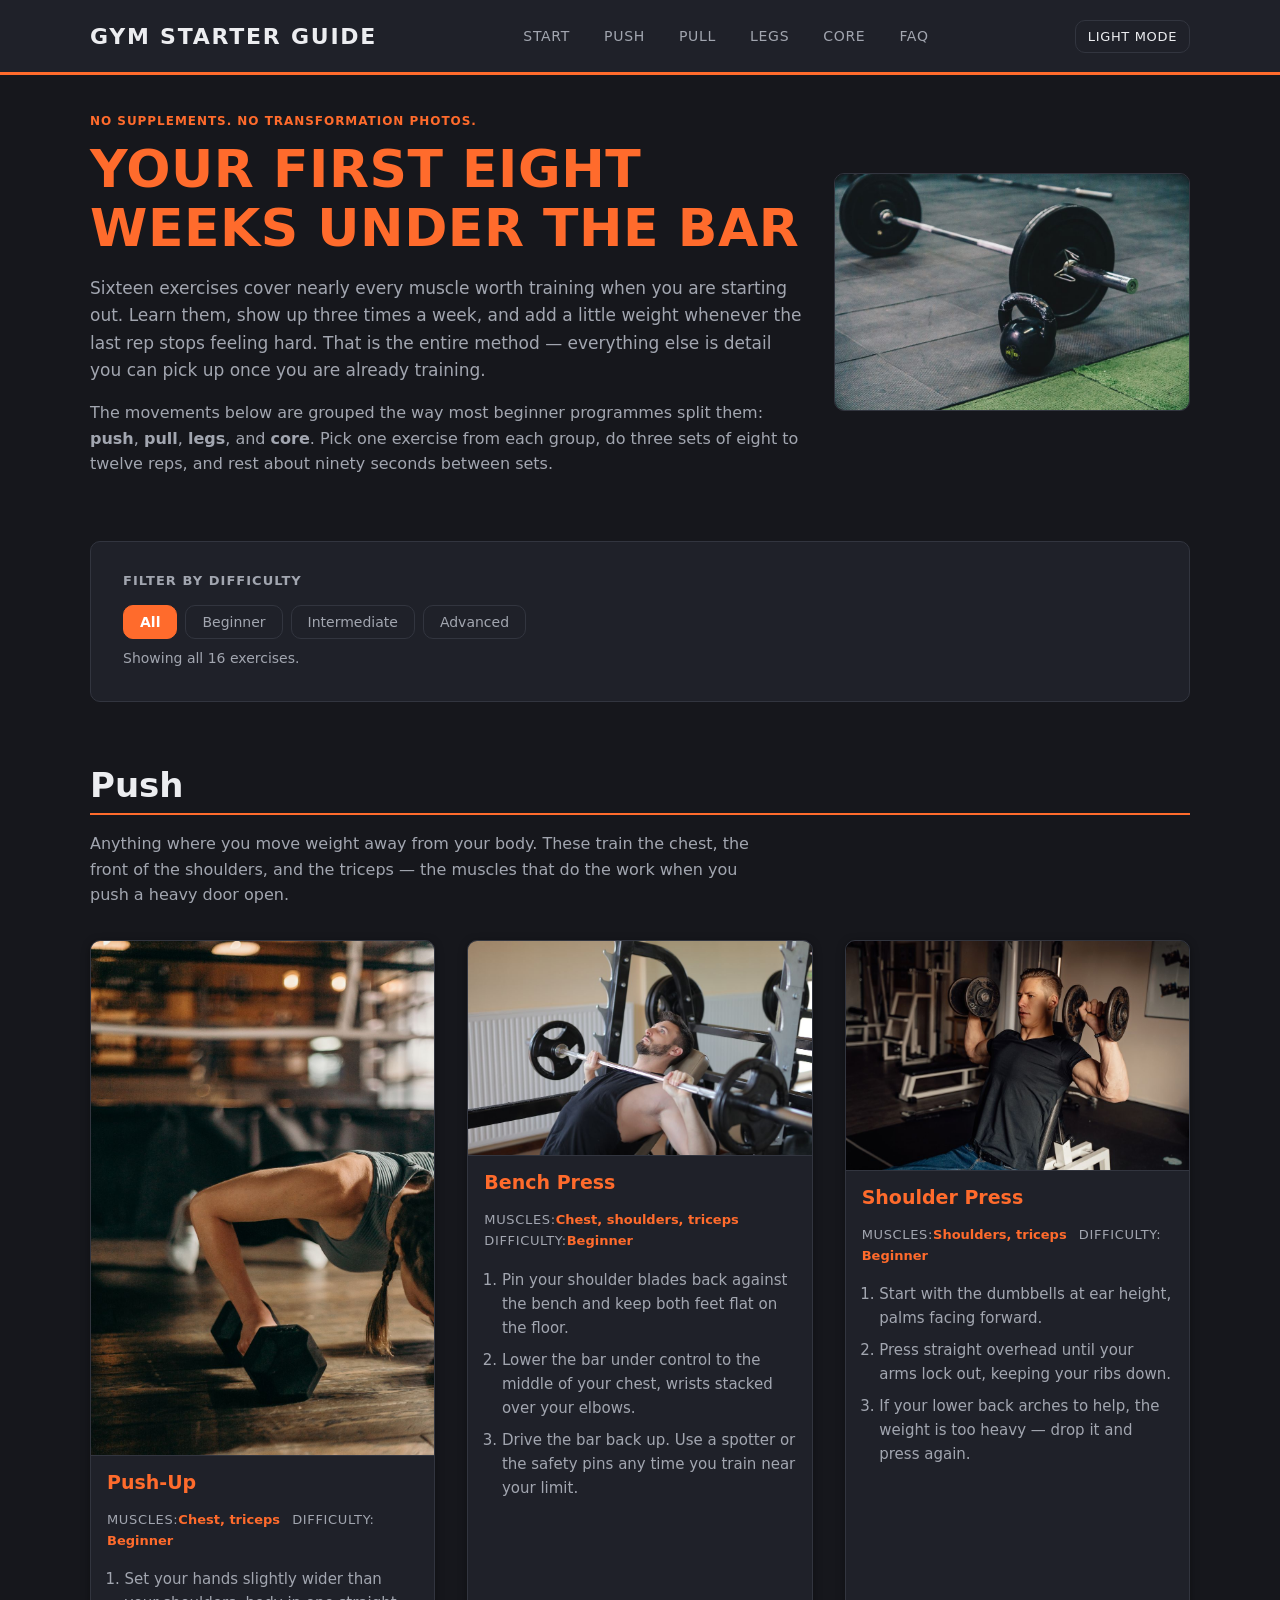
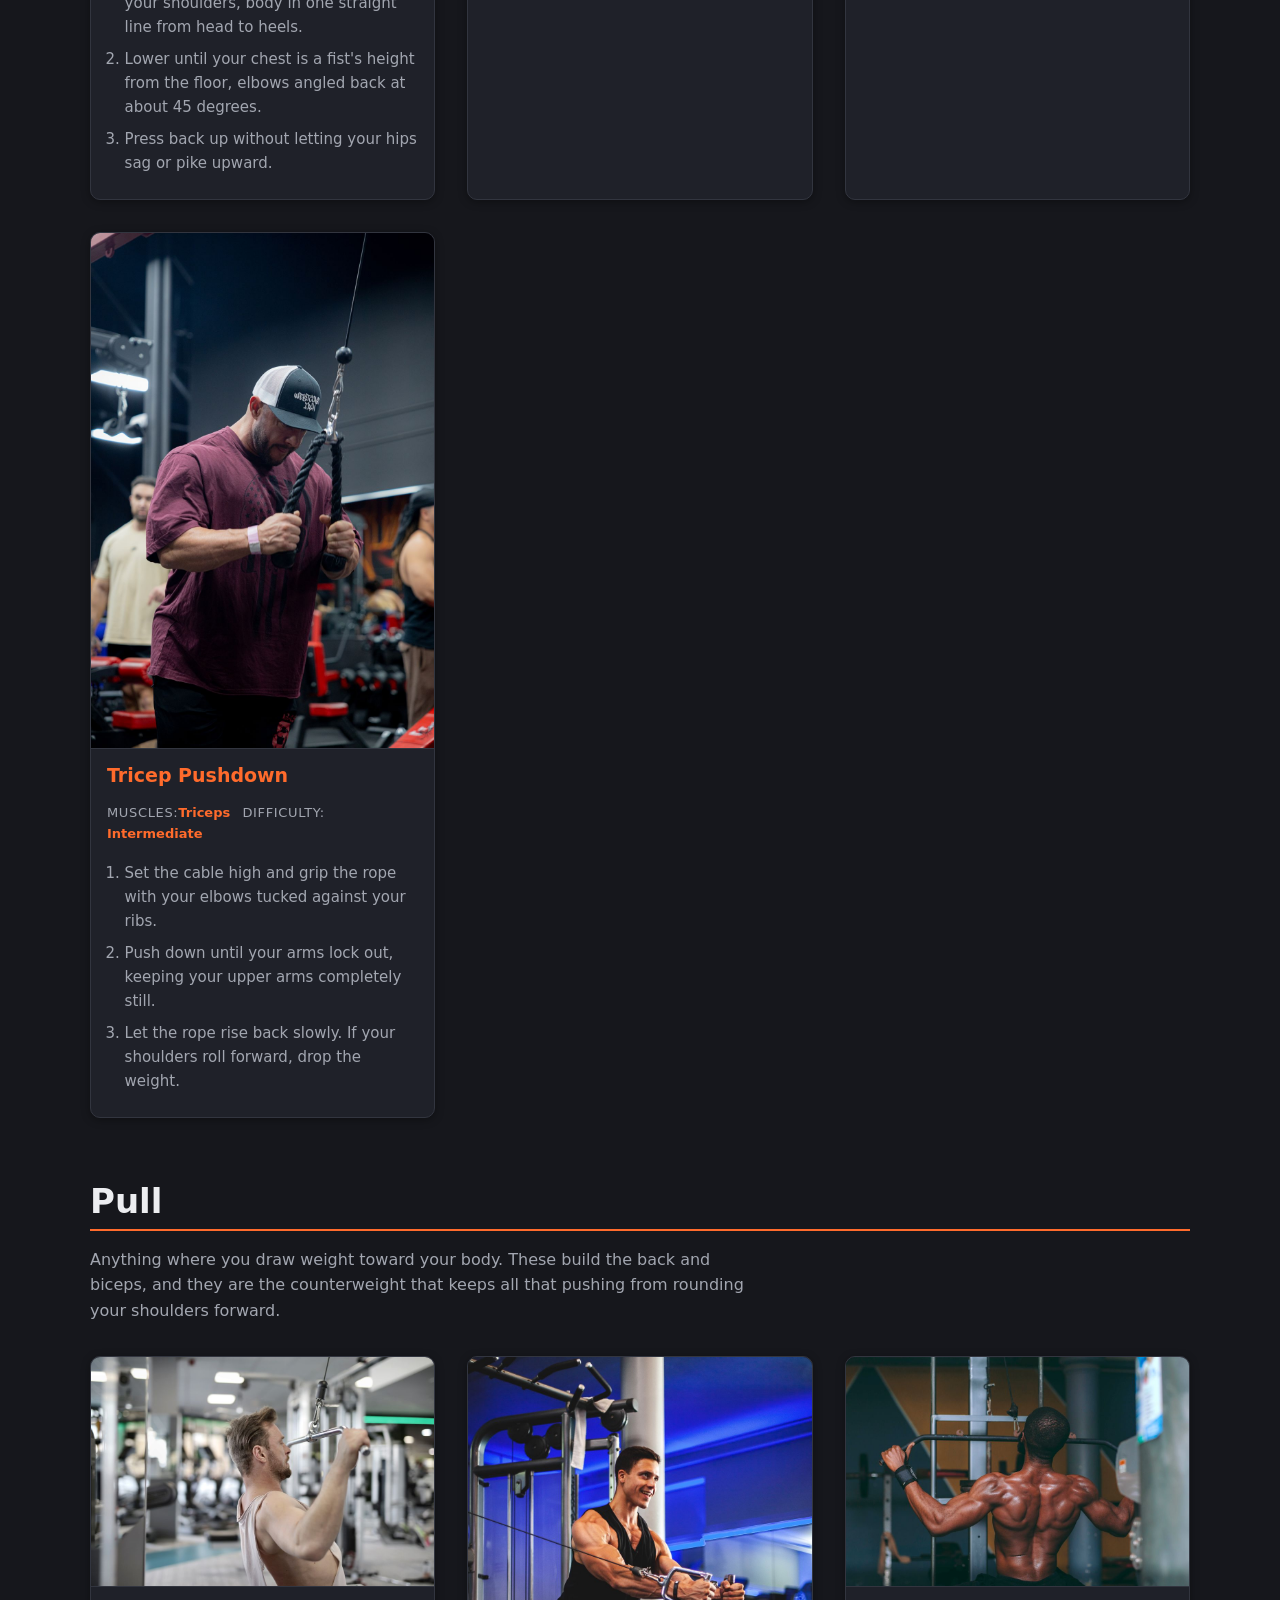
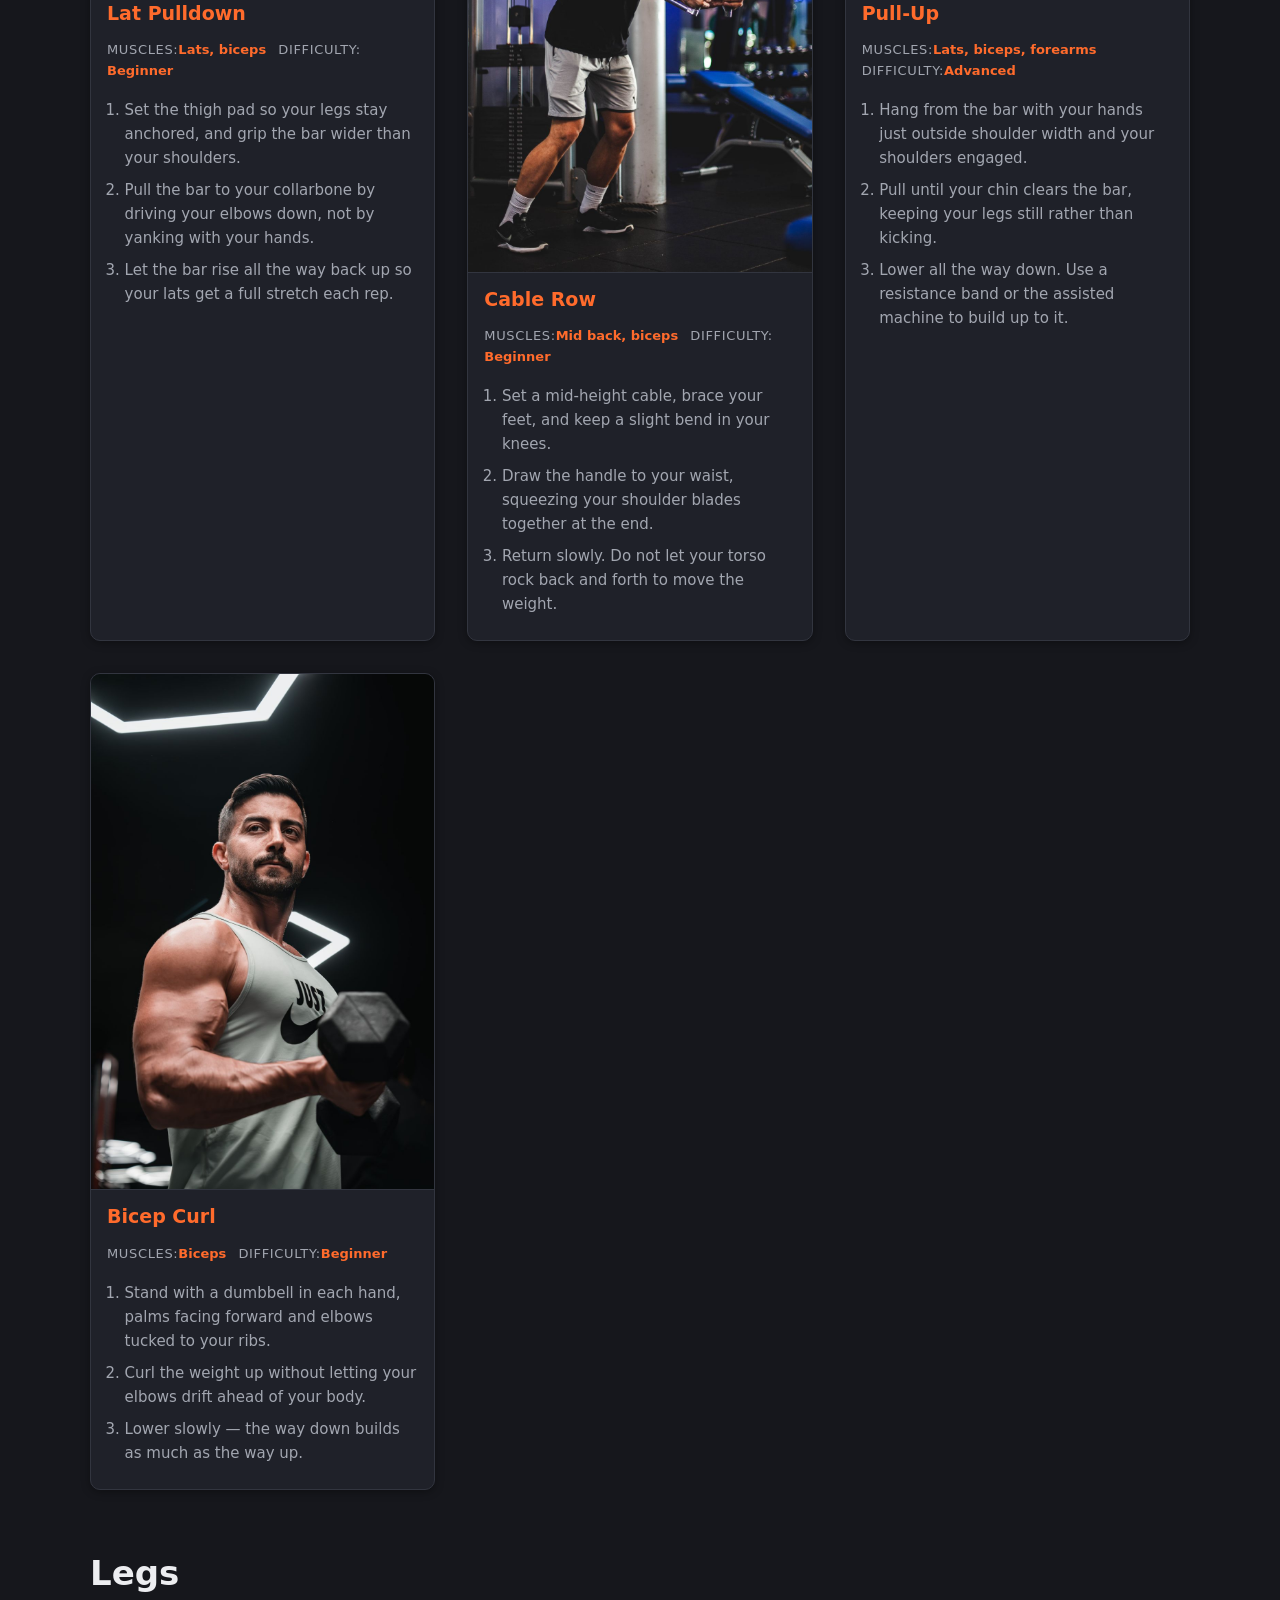
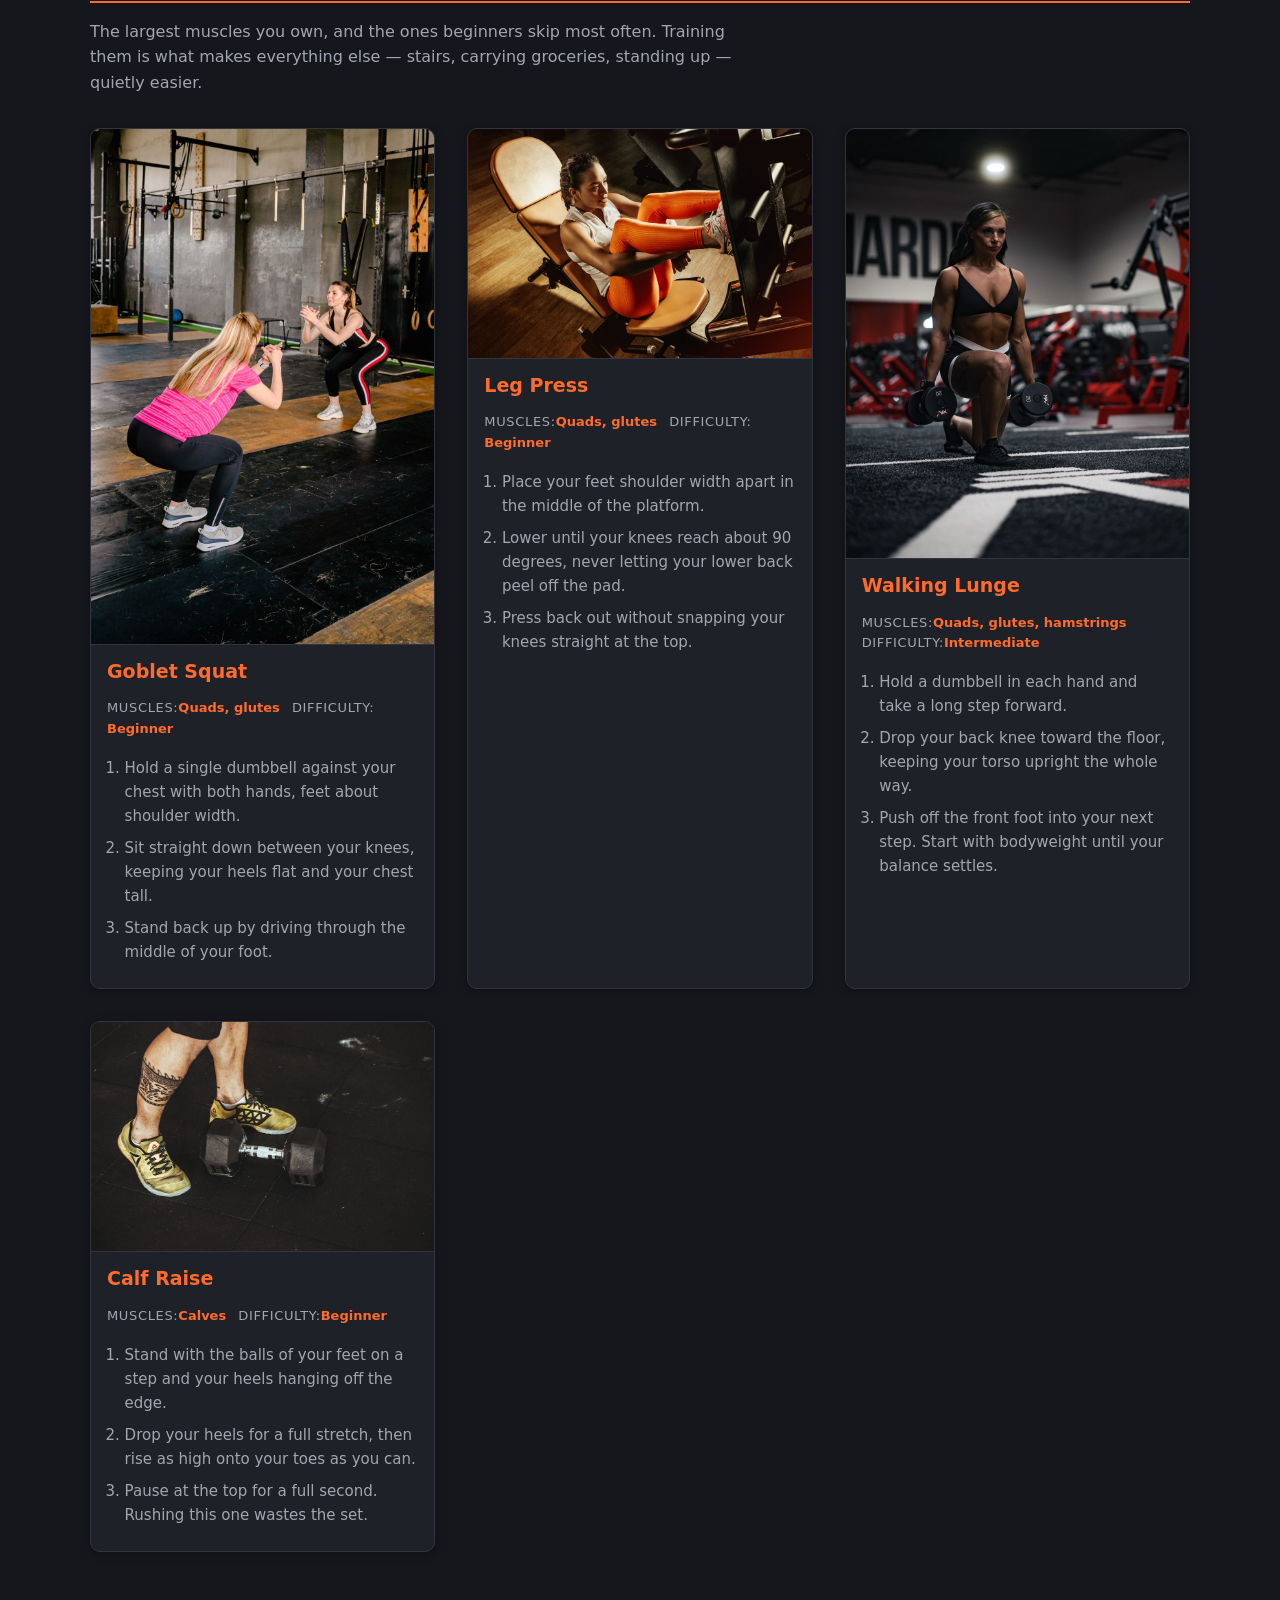
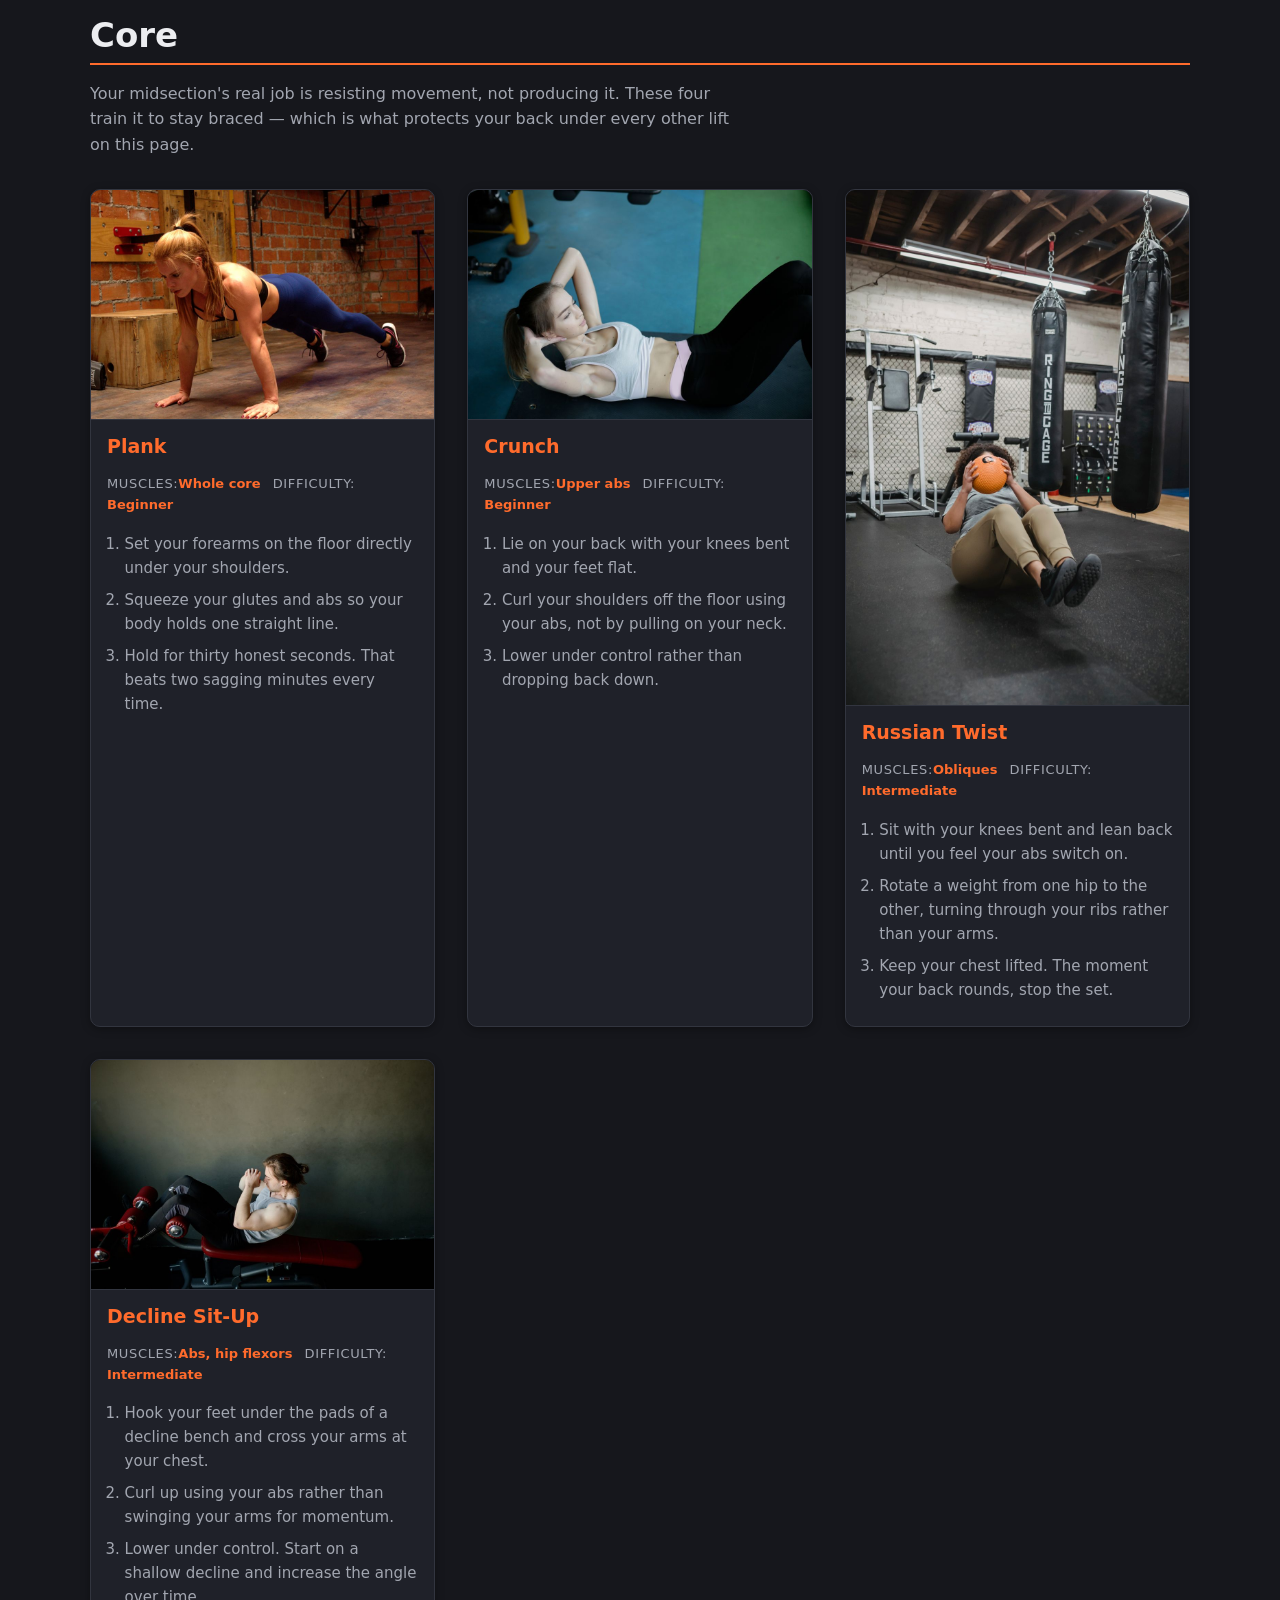
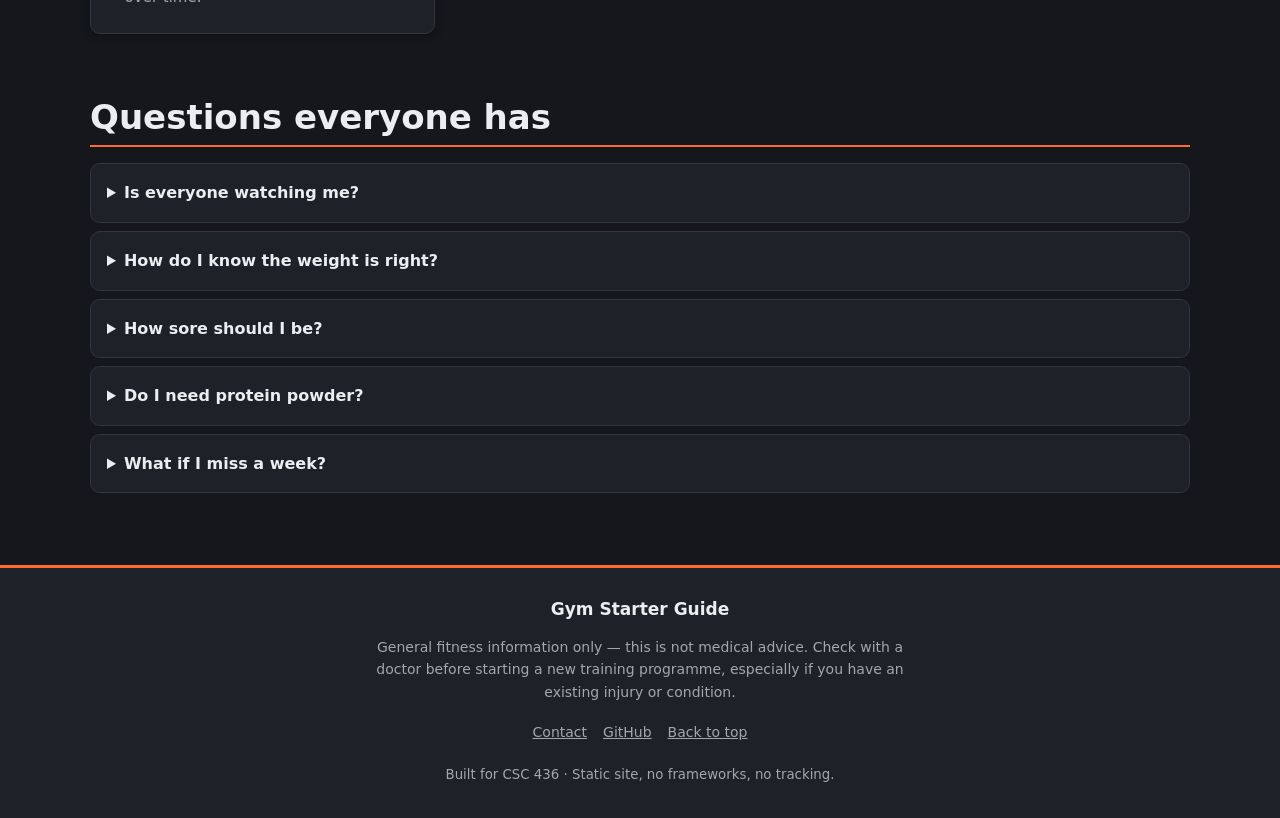
==== commit 391ce2c4: "replace line illustrations with gym photography Swap the SVG drawings for seventeen photographs sour" ====
--- a/index.html
+++ b/index.html
@@ -7,6 +7,15 @@
   <meta name="description" content="A beginner's guide to the gym: sixteen core exercises grouped into push, pull, legs, and core, with plain-language coaching cues and answers to the questions everyone is too embarrassed to ask.">
   <link rel="icon" href="images/favicon.svg" type="image/svg+xml">
   <link rel="stylesheet" href="styles.css">
+
+  <!-- Safety net: the scroll-reveal sections start transparent and are shown
+       by JavaScript. If JavaScript is unavailable, this forces them visible so
+       the page is never blank. -->
+  <noscript>
+    <style>
+      .reveal { opacity: 1 !important; transform: none !important; }
+    </style>
+  </noscript>
 </head>
 <body>
 
@@ -59,7 +68,7 @@
           ninety seconds between sets.
         </p>
       </div>
-      <img class="intro-image" src="images/hero.svg" alt="Line illustration of a lifter mid-squat with a loaded barbell across their shoulders" width="400" height="260">
+      <img class="intro-image" src="images/photos/hero.jpg" alt="A loaded barbell and a kettlebell resting on the rubber floor of a gym" width="400" height="260">
     </section>
 
     <!-- ============================================================
@@ -79,7 +88,7 @@
     <!-- ============================================================
          SECTION 2: PUSH
          ============================================================ -->
-    <section id="push" class="exercise-section" aria-labelledby="push-heading">
+    <section id="push" class="exercise-section reveal" aria-labelledby="push-heading">
       <h2 id="push-heading">Push</h2>
       <p class="section-intro">
         Anything where you move weight away from your body. These train the chest, the front of the
@@ -89,7 +98,9 @@
       <div class="card-grid">
 
         <article class="card" data-level="beginner" aria-labelledby="push-1-heading">
-          <img class="card-image" src="images/push-up.svg" alt="Line illustration of a person holding the top of a push-up with a straight back" width="400" height="260">
+          <div class="card-figure">
+            <img class="card-image" src="images/photos/push-up.jpg" alt="An athlete at the bottom of a push-up, gripping a hex dumbbell on a wooden gym floor" width="400" height="260">
+          </div>
           <div class="card-body">
             <h3 id="push-1-heading">Push-Up</h3>
             <dl class="card-meta">
@@ -105,7 +116,9 @@
         </article>
 
         <article class="card" data-level="beginner" aria-labelledby="push-2-heading">
-          <img class="card-image" src="images/bench-press.svg" alt="Line illustration of a lifter on a flat bench pressing a barbell upward" width="400" height="260">
+          <div class="card-figure">
+            <img class="card-image" src="images/photos/bench-press.jpg" alt="A lifter pressing a loaded barbell while lying on a flat bench" width="400" height="260">
+          </div>
           <div class="card-body">
             <h3 id="push-2-heading">Bench Press</h3>
             <dl class="card-meta">
@@ -121,7 +134,9 @@
         </article>
 
         <article class="card" data-level="beginner" aria-labelledby="push-3-heading">
-          <img class="card-image" src="images/shoulder-press.svg" alt="Line illustration of a lifter pressing two dumbbells overhead while seated" width="400" height="260">
+          <div class="card-figure">
+            <img class="card-image" src="images/photos/shoulder-press.jpg" alt="An athlete seated on a bench pressing two heavy dumbbells overhead" width="400" height="260">
+          </div>
           <div class="card-body">
             <h3 id="push-3-heading">Shoulder Press</h3>
             <dl class="card-meta">
@@ -137,17 +152,19 @@
         </article>
 
         <article class="card" data-level="intermediate" aria-labelledby="push-4-heading">
-          <img class="card-image" src="images/tricep-dip.svg" alt="Line illustration of a person lowering into a dip between parallel bars" width="400" height="260">
-          <div class="card-body">
-            <h3 id="push-4-heading">Tricep Dip</h3>
-            <dl class="card-meta">
-              <dt>Muscles</dt><dd>Triceps, lower chest</dd>
+          <div class="card-figure">
+            <img class="card-image" src="images/photos/tricep-pushdown.jpg" alt="A lifter pushing a rope attachment downward on a cable machine" width="400" height="260">
+          </div>
+          <div class="card-body">
+            <h3 id="push-4-heading">Tricep Pushdown</h3>
+            <dl class="card-meta">
+              <dt>Muscles</dt><dd>Triceps</dd>
               <dt>Difficulty</dt><dd>Intermediate</dd>
             </dl>
             <ol class="card-steps">
-              <li>Support yourself on the bars with your arms straight and your shoulders pulled down.</li>
-              <li>Lower until your elbows reach about 90 degrees, leaning forward slightly.</li>
-              <li>Press back to the top. Use the assisted dip machine until you can manage eight clean reps.</li>
+              <li>Set the cable high and grip the rope with your elbows tucked against your ribs.</li>
+              <li>Push down until your arms lock out, keeping your upper arms completely still.</li>
+              <li>Let the rope rise back slowly. If your shoulders roll forward, drop the weight.</li>
             </ol>
           </div>
         </article>
@@ -158,7 +175,7 @@
     <!-- ============================================================
          SECTION 3: PULL
          ============================================================ -->
-    <section id="pull" class="exercise-section" aria-labelledby="pull-heading">
+    <section id="pull" class="exercise-section reveal" aria-labelledby="pull-heading">
       <h2 id="pull-heading">Pull</h2>
       <p class="section-intro">
         Anything where you draw weight toward your body. These build the back and biceps, and they
@@ -168,7 +185,9 @@
       <div class="card-grid">
 
         <article class="card" data-level="beginner" aria-labelledby="pull-1-heading">
-          <img class="card-image" src="images/lat-pulldown.svg" alt="Line illustration of a seated lifter pulling a cable bar down toward their chest" width="400" height="260">
+          <div class="card-figure">
+            <img class="card-image" src="images/photos/lat-pulldown.jpg" alt="An athlete pulling a lat pulldown bar down toward their chest" width="400" height="260">
+          </div>
           <div class="card-body">
             <h3 id="pull-1-heading">Lat Pulldown</h3>
             <dl class="card-meta">
@@ -184,23 +203,27 @@
         </article>
 
         <article class="card" data-level="beginner" aria-labelledby="pull-2-heading">
-          <img class="card-image" src="images/seated-row.svg" alt="Line illustration of a seated lifter rowing a cable handle toward their waist" width="400" height="260">
-          <div class="card-body">
-            <h3 id="pull-2-heading">Seated Row</h3>
+          <div class="card-figure">
+            <img class="card-image" src="images/photos/seated-row.jpg" alt="An athlete drawing a cable handle toward their torso in a blue-lit gym" width="400" height="260">
+          </div>
+          <div class="card-body">
+            <h3 id="pull-2-heading">Cable Row</h3>
             <dl class="card-meta">
               <dt>Muscles</dt><dd>Mid back, biceps</dd>
               <dt>Difficulty</dt><dd>Beginner</dd>
             </dl>
             <ol class="card-steps">
-              <li>Sit tall with a slight bend in your knees and your chest lifted.</li>
-              <li>Pull the handle to your belly button, squeezing your shoulder blades together at the end.</li>
-              <li>Return slowly. Do not let your torso rock backward and forward to move the weight.</li>
+              <li>Set a mid-height cable, brace your feet, and keep a slight bend in your knees.</li>
+              <li>Draw the handle to your waist, squeezing your shoulder blades together at the end.</li>
+              <li>Return slowly. Do not let your torso rock back and forth to move the weight.</li>
             </ol>
           </div>
         </article>
 
         <article class="card" data-level="advanced" aria-labelledby="pull-3-heading">
-          <img class="card-image" src="images/pull-up.svg" alt="Line illustration of a person hanging from a bar at the top of a pull-up" width="400" height="260">
+          <div class="card-figure">
+            <img class="card-image" src="images/photos/pull-up.jpg" alt="Rear view of an athlete pulling up to a bar with their back muscles engaged" width="400" height="260">
+          </div>
           <div class="card-body">
             <h3 id="pull-3-heading">Pull-Up</h3>
             <dl class="card-meta">
@@ -216,7 +239,9 @@
         </article>
 
         <article class="card" data-level="beginner" aria-labelledby="pull-4-heading">
-          <img class="card-image" src="images/bicep-curl.svg" alt="Line illustration of a standing lifter curling a dumbbell toward their shoulder" width="400" height="260">
+          <div class="card-figure">
+            <img class="card-image" src="images/photos/bicep-curl.jpg" alt="An athlete curling a hex dumbbell in a dimly lit gym" width="400" height="260">
+          </div>
           <div class="card-body">
             <h3 id="pull-4-heading">Bicep Curl</h3>
             <dl class="card-meta">
@@ -237,7 +262,7 @@
     <!-- ============================================================
          SECTION 4: LEGS
          ============================================================ -->
-    <section id="legs" class="exercise-section" aria-labelledby="legs-heading">
+    <section id="legs" class="exercise-section reveal" aria-labelledby="legs-heading">
       <h2 id="legs-heading">Legs</h2>
       <p class="section-intro">
         The largest muscles you own, and the ones beginners skip most often. Training them is what
@@ -247,7 +272,9 @@
       <div class="card-grid">
 
         <article class="card" data-level="beginner" aria-labelledby="legs-1-heading">
-          <img class="card-image" src="images/squat.svg" alt="Line illustration of a lifter at the bottom of a squat with a barbell on their shoulders" width="400" height="260">
+          <div class="card-figure">
+            <img class="card-image" src="images/photos/squat.jpg" alt="Two people performing bodyweight squats in an industrial gym" width="400" height="260">
+          </div>
           <div class="card-body">
             <h3 id="legs-1-heading">Goblet Squat</h3>
             <dl class="card-meta">
@@ -263,7 +290,9 @@
         </article>
 
         <article class="card" data-level="beginner" aria-labelledby="legs-2-heading">
-          <img class="card-image" src="images/leg-press.svg" alt="Line illustration of a lifter pressing a weighted sled with both legs" width="400" height="260">
+          <div class="card-figure">
+            <img class="card-image" src="images/photos/leg-press.jpg" alt="An athlete pressing the platform of a leg press machine" width="400" height="260">
+          </div>
           <div class="card-body">
             <h3 id="legs-2-heading">Leg Press</h3>
             <dl class="card-meta">
@@ -279,7 +308,9 @@
         </article>
 
         <article class="card" data-level="intermediate" aria-labelledby="legs-3-heading">
-          <img class="card-image" src="images/lunge.svg" alt="Line illustration of a lifter in a forward lunge holding dumbbells at their sides" width="400" height="260">
+          <div class="card-figure">
+            <img class="card-image" src="images/photos/lunge.jpg" alt="An athlete holding dumbbells at the bottom of a lunge on gym turf" width="400" height="260">
+          </div>
           <div class="card-body">
             <h3 id="legs-3-heading">Walking Lunge</h3>
             <dl class="card-meta">
@@ -295,7 +326,9 @@
         </article>
 
         <article class="card" data-level="beginner" aria-labelledby="legs-4-heading">
-          <img class="card-image" src="images/calf-raise.svg" alt="Line illustration of a lifter rising onto the balls of their feet on a raised step" width="400" height="260">
+          <div class="card-figure">
+            <img class="card-image" src="images/photos/calf-raise.jpg" alt="Close-up of an athlete's lower legs beside a hex dumbbell on a gym floor" width="400" height="260">
+          </div>
           <div class="card-body">
             <h3 id="legs-4-heading">Calf Raise</h3>
             <dl class="card-meta">
@@ -316,7 +349,7 @@
     <!-- ============================================================
          SECTION 5: CORE
          ============================================================ -->
-    <section id="core" class="exercise-section" aria-labelledby="core-heading">
+    <section id="core" class="exercise-section reveal" aria-labelledby="core-heading">
       <h2 id="core-heading">Core</h2>
       <p class="section-intro">
         Your midsection's real job is resisting movement, not producing it. These four train it to
@@ -326,7 +359,9 @@
       <div class="card-grid">
 
         <article class="card" data-level="beginner" aria-labelledby="core-1-heading">
-          <img class="card-image" src="images/plank.svg" alt="Line illustration of a person holding a forearm plank in a straight line" width="400" height="260">
+          <div class="card-figure">
+            <img class="card-image" src="images/photos/plank.jpg" alt="An athlete holding a straight-arm plank on a gym floor" width="400" height="260">
+          </div>
           <div class="card-body">
             <h3 id="core-1-heading">Plank</h3>
             <dl class="card-meta">
@@ -342,7 +377,9 @@
         </article>
 
         <article class="card" data-level="beginner" aria-labelledby="core-2-heading">
-          <img class="card-image" src="images/crunch.svg" alt="Line illustration of a person curling their shoulders off the floor in a crunch" width="400" height="260">
+          <div class="card-figure">
+            <img class="card-image" src="images/photos/crunch.jpg" alt="An athlete performing a crunch on a mat with hands behind the head" width="400" height="260">
+          </div>
           <div class="card-body">
             <h3 id="core-2-heading">Crunch</h3>
             <dl class="card-meta">
@@ -358,7 +395,9 @@
         </article>
 
         <article class="card" data-level="intermediate" aria-labelledby="core-3-heading">
-          <img class="card-image" src="images/russian-twist.svg" alt="Line illustration of a seated person rotating a weight from side to side" width="400" height="260">
+          <div class="card-figure">
+            <img class="card-image" src="images/photos/russian-twist.jpg" alt="An athlete holding an orange medicine ball in a seated twist position" width="400" height="260">
+          </div>
           <div class="card-body">
             <h3 id="core-3-heading">Russian Twist</h3>
             <dl class="card-meta">
@@ -374,17 +413,19 @@
         </article>
 
         <article class="card" data-level="intermediate" aria-labelledby="core-4-heading">
-          <img class="card-image" src="images/leg-raise.svg" alt="Line illustration of a person lying down raising both straight legs toward the ceiling" width="400" height="260">
-          <div class="card-body">
-            <h3 id="core-4-heading">Leg Raise</h3>
-            <dl class="card-meta">
-              <dt>Muscles</dt><dd>Lower abs, hip flexors</dd>
+          <div class="card-figure">
+            <img class="card-image" src="images/photos/leg-raise.jpg" alt="An athlete performing a decline sit-up on an angled bench" width="400" height="260">
+          </div>
+          <div class="card-body">
+            <h3 id="core-4-heading">Decline Sit-Up</h3>
+            <dl class="card-meta">
+              <dt>Muscles</dt><dd>Abs, hip flexors</dd>
               <dt>Difficulty</dt><dd>Intermediate</dd>
             </dl>
             <ol class="card-steps">
-              <li>Lie flat with your hands tucked under your hips for support.</li>
-              <li>Raise both legs until they point at the ceiling, keeping them close to straight.</li>
-              <li>Lower slowly and stop before your lower back lifts off the floor.</li>
+              <li>Hook your feet under the pads of a decline bench and cross your arms at your chest.</li>
+              <li>Curl up using your abs rather than swinging your arms for momentum.</li>
+              <li>Lower under control. Start on a shallow decline and increase the angle over time.</li>
             </ol>
           </div>
         </article>
@@ -395,7 +436,7 @@
     <!-- ============================================================
          SECTION 6: FAQ — native details/summary disclosure widgets
          ============================================================ -->
-    <section id="faq" class="faq" aria-labelledby="faq-heading">
+    <section id="faq" class="faq reveal" aria-labelledby="faq-heading">
       <h2 id="faq-heading">Questions everyone has</h2>
 
       <details>
--- a/styles.css
+++ b/styles.css
@@ -1,312 +1,455 @@
 /* ==========================================================================
-   GYM STARTER GUIDE — base stylesheet
-   No Flexbox, no Grid. Everything here relies on normal document flow:
-   block elements stack vertically, inline elements sit side by side.
+   GYM STARTER GUIDE — stylesheet
+   Written mobile-first: the rules outside any media query describe the phone
+   layout, and the @media blocks at the bottom add complexity for wider
+   screens. Flexbox lays out the navbar and the filter bar; CSS Grid lays out
+   the exercise card galleries and the intro.
    ========================================================================== */
 
 
 /* --------------------------------------------------------------------------
-   1. CUSTOM PROPERTIES (variables)
-   Every colour and size used in this file is named once, here. Change a value
-   in this block and it updates everywhere it is used further down.
-   ":root" is the <html> element — declaring them here makes them available
-   to every rule in the document.
+   1. CUSTOM PROPERTIES
+   Every colour and spacing value is named once here. ":root" is the <html>
+   element, so these are visible to every rule in the file.
    -------------------------------------------------------------------------- */
 :root {
-  /* Colours — dark background, light text, one energetic orange accent */
   --color-bg:         #16171c;  /* page background, near-black */
-  --color-surface:    #1f2129;  /* raised panels: cards, header, footer */
-  --color-border:     #32353f;  /* hairline borders, just lighter than surface */
-  --color-text:       #ecedf0;  /* main body text, off-white (not pure white) */
-  --color-text-muted: #a2a6b0;  /* secondary text: intros, answers, disclaimer */
-  --color-accent:     #ff6b2c;  /* the one bold colour: links, headings, rules */
-  --color-accent-dim: #c74f1c;  /* darker orange for pressed/active states */
-
-  /* Spacing — a small scale so padding and margins stay consistent */
-  --space-xs: 0.5rem;   /*  8px */
-  --space-sm: 1rem;     /* 16px */
-  --space-md: 2rem;     /* 32px */
-  --space-lg: 4rem;     /* 64px */
-
-  /* Shape */
-  --radius: 10px;       /* corner rounding, shared by cards and buttons */
-
-  /* Type stacks. Body is the OS default UI sans-serif. Headings use a
-     geometric sans that is visually distinct from it, with fallbacks so the
-     page still looks deliberate on any machine. */
+  --color-surface:    #1f2129;  /* raised panels: header, cards, footer */
+  --color-border:     #32353f;  /* hairline borders */
+  --color-text:       #ecedf0;  /* body text, off-white rather than pure white */
+  --color-text-muted: #a2a6b0;  /* secondary text */
+  --color-accent:     #ff6b2c;  /* the single bold colour */
+  --color-accent-dim: #c74f1c;  /* darker orange for pressed states */
+
+  --space-xs: 0.5rem;
+  --space-sm: 1rem;
+  --space-md: 2rem;
+  --space-lg: 4rem;
+
+  --radius: 10px;
+  --shadow: 0 2px 8px rgba(0, 0, 0, 0.35);
+
   --font-body:    system-ui, -apple-system, "Segoe UI", Roboto, Helvetica, Arial, sans-serif;
   --font-heading: "Avenir Next", "Futura", "Trebuchet MS", var(--font-body);
 }
 
+/* The light palette. The JavaScript toggle sets data-theme="light" on <html>,
+   which swaps these values; every rule below keeps referring to the same
+   variable names and updates automatically. */
+:root[data-theme="light"] {
+  --color-bg:         #f6f5f3;
+  --color-surface:    #ffffff;
+  --color-border:     #dcd8d2;
+  --color-text:       #1b1c20;
+  --color-text-muted: #5c5f68;
+  --color-accent:     #d1481a;
+  --color-accent-dim: #a3350f;
+  --shadow: 0 2px 8px rgba(0, 0, 0, 0.12);
+}
+
 
 /* --------------------------------------------------------------------------
    2. RESET
-   Browsers ship with their own default margins and sizing rules. These three
-   blocks flatten those defaults so our own spacing is the only spacing.
-   -------------------------------------------------------------------------- */
-
-/* border-box means an element's declared width INCLUDES its padding and
-   border, instead of adding them on top. Without this, a card with padding
-   ends up wider than you asked for. "*" plus the two pseudo-elements applies
-   it to literally everything. */
+   Flattens the browser's built-in spacing so ours is the only spacing.
+   -------------------------------------------------------------------------- */
+
+/* border-box makes an element's width include its padding and border instead
+   of adding them on top — without it, a padded card ends up wider than asked. */
 *,
 *::before,
 *::after {
   box-sizing: border-box;
 }
 
-/* Strip the default margin the browser puts on headings, paragraphs, lists
-   and the body itself, so nothing has spacing we did not write ourselves. */
-body,
-h1, h2, h3,
-p,
-ul, ol, dl, dd,
-figure {
+body, h1, h2, h3, p, ul, ol, dl, dd, figure {
   margin: 0;
   padding: 0;
 }
 
-/* Lists here are used for navigation and steps, not bullet lists. Removing
-   the marker is done per-list further down, so the ordered instruction steps
-   can keep their numbers. */
+/* These lists are navigation and link groups, not prose bullets. */
 nav ul {
   list-style: none;
 }
 
+/* THE RULE THAT PREVENTS SIDEWAYS SCROLLING ON PHONES.
+   Images carry an intrinsic width (these SVGs are 400px). Without this they
+   refuse to shrink and push the page wider than the screen. "max-width: 100%"
+   lets them shrink to their container; "height: auto" keeps the aspect ratio
+   so they never look squashed. */
+img {
+  display: block;
+  max-width: 100%;
+  height: auto;
+}
+
 
 /* --------------------------------------------------------------------------
    3. PAGE BASICS
-   The body sets the defaults every other element inherits: colours, font,
-   and line spacing.
    -------------------------------------------------------------------------- */
 body {
   background-color: var(--color-bg);
   color: var(--color-text);
   font-family: var(--font-body);
-  font-size: 1rem;      /* 16px — the browser default, stated explicitly */
-  line-height: 1.6;     /* unitless: each line is 1.6x the element's font size */
-}
-
-/* Constrain how wide text can run and centre it. Lines longer than roughly
-   70 characters are measurably harder to read. "margin: 0 auto" centres a
-   block by splitting leftover horizontal space evenly — no Flexbox needed. */
+  font-size: 1rem;
+  line-height: 1.6;
+  -webkit-text-size-adjust: 100%;   /* stops iOS inflating text in landscape */
+}
+
+/* The main column. "min()" picks whichever is smaller: 1100px or the full
+   viewport minus 2rem of breathing room. On a phone that resolves to the
+   viewport, so the content never touches the screen edge. */
 main {
-  max-width: 70ch;
+  width: min(1100px, 100% - var(--space-md));
   margin: 0 auto;
-  padding: 0 var(--space-sm);
-}
-
-/* The skip link sits at the very top of the DOM for keyboard users. It is
-   pulled off-screen until focused, then springs into view. */
-body > a[href="#main"] {
+  padding-bottom: var(--space-lg);
+}
+
+/* The skip link is the first tab stop. It sits off-screen until focused. */
+.skip-link {
   position: absolute;
-  left: -9999px;                    /* off-screen, but still focusable */
+  left: -9999px;
   background-color: var(--color-accent);
-  color: var(--color-bg);
+  color: #fff;
   padding: var(--space-xs) var(--space-sm);
   text-decoration: none;
-}
-body > a[href="#main"]:focus {
-  left: var(--space-sm);            /* pull it back on screen when tabbed to */
-  top: var(--space-xs);
+  border-radius: 0 0 var(--radius) 0;
+  z-index: 100;
+}
+.skip-link:focus {
+  left: 0;
+  top: 0;
 }
 
 
 /* --------------------------------------------------------------------------
    4. HEADINGS
-   Sizes step down clearly so the hierarchy is obvious at a glance, not just
-   correct in the markup.
-   -------------------------------------------------------------------------- */
-
-/* Shared traits for all three levels. */
+   Sizes step down clearly so the hierarchy is visible, not just structural.
+   "clamp(min, preferred, max)" scales the size with the viewport while
+   refusing to go below the first value or above the third — one rule instead
+   of a font-size override in every media query.
+   -------------------------------------------------------------------------- */
 h1, h2, h3 {
   font-family: var(--font-heading);
-  line-height: 1.2;                 /* tighter than body text: big type needs less gap */
+  line-height: 1.15;
   margin-bottom: var(--space-sm);
 }
 
-/* The page title. Uppercase and letter-spaced to feel bold and deliberate. */
 h1 {
-  font-size: 2.75rem;               /* 44px */
+  font-size: clamp(2rem, 7vw, 3.25rem);
   color: var(--color-accent);
   text-transform: uppercase;
-  letter-spacing: 0.02em;
-}
-
-/* Section titles. Noticeably smaller than the h1, with an accent rule beneath
-   to visually separate one section from the next. */
+  letter-spacing: 0.01em;
+}
+
 h2 {
-  font-size: 1.875rem;              /* 30px */
+  font-size: clamp(1.5rem, 4vw, 2.125rem);
   padding-bottom: var(--space-xs);
   border-bottom: 2px solid var(--color-accent);
 }
 
-/* Exercise names inside cards. Close to body size but heavier and accented,
-   so a card reads as a unit with a clear label. */
 h3 {
-  font-size: 1.25rem;               /* 20px */
-  color: var(--color-accent);
-}
-
-
-/* --------------------------------------------------------------------------
-   5. HEADER
-   Full-width bar at the top: darker panel, centred contents.
-   -------------------------------------------------------------------------- */
-header {
+  font-size: 1.1875rem;
+  color: var(--color-accent);
+}
+
+
+/* --------------------------------------------------------------------------
+   5. HEADER + FLEXBOX NAVBAR
+   The header bar is the first of two Flexbox layouts on the page.
+   -------------------------------------------------------------------------- */
+.site-header {
   background-color: var(--color-surface);
   border-bottom: 3px solid var(--color-accent);
-  padding: var(--space-md) var(--space-sm);
-  text-align: center;               /* centres both the title and the inline nav */
-  margin-bottom: var(--space-lg);
-}
-
-/* The site title is a <p> wrapping a link, so it needs its own sizing rather
-   than inheriting heading styles. */
-header p {
+  padding: var(--space-sm);
+  margin-bottom: var(--space-md);
+}
+
+/* FLEXBOX #1 — the header shell.
+   On a phone this stacks (flex-direction: column) so the title, nav, and
+   toggle each get a full-width row. The desktop media query flips it to a
+   row and pushes the items apart. */
+.header-inner {
+  display: flex;
+  flex-direction: column;
+  align-items: center;      /* centres the items on the cross axis */
+  gap: var(--space-sm);     /* even spacing without margin hacks */
+  width: min(1100px, 100%);
+  margin: 0 auto;
+}
+
+.site-title {
   font-family: var(--font-heading);
-  font-size: 1.5rem;
+  font-size: 1.375rem;
   font-weight: bold;
   text-transform: uppercase;
   letter-spacing: 0.08em;
-  margin-bottom: var(--space-sm);
-}
-
-/* The title link should read as text, not as a link. */
-header p a {
+}
+.site-title a {
   color: var(--color-text);
   text-decoration: none;
 }
-header p a:hover {
-  color: var(--color-accent);
-}
-
-
-/* --------------------------------------------------------------------------
-   6. NAVIGATION
-   The list items are switched to inline-block so they sit in a row. This is
-   the pre-Flexbox way of laying out a horizontal nav: inline-block keeps
-   them side by side while still accepting padding and margins.
-   -------------------------------------------------------------------------- */
-nav li {
-  display: inline-block;
-  margin: 0 var(--space-xs);        /* the gap between links */
-}
-
-/* Links styled as small pill-shaped buttons. Padding gives them a comfortable
-   click target; the transparent border reserves space so the hover border
-   does not shift the layout when it appears. */
-nav a {
-  display: inline-block;
-  color: var(--color-text-muted);
-  text-decoration: none;            /* removes the default underline */
-  font-size: 0.9375rem;             /* 15px */
+.site-title a:hover {
+  color: var(--color-accent);
+}
+
+/* FLEXBOX #2 — the nav link row.
+   "flex-wrap: wrap" is what keeps six links usable on a narrow phone: they
+   flow onto a second line instead of overflowing the screen. */
+.nav-list {
+  display: flex;
+  flex-wrap: wrap;
+  justify-content: center;
+  gap: var(--space-xs);
+}
+
+.nav-list a {
+  display: block;
+  color: var(--color-text-muted);
+  text-decoration: none;             /* removes the default underline */
+  font-size: 0.875rem;
   text-transform: uppercase;
   letter-spacing: 0.05em;
-  padding: var(--space-xs) var(--space-sm);
-  border: 1px solid transparent;
+  padding: var(--space-xs) 0.75rem;
+  border: 1px solid transparent;     /* reserved now so hover cannot shift layout */
   border-radius: var(--radius);
 }
 
-/* Hover AND focus are styled together so keyboard users get the same clear
-   signal that mouse users do. */
-nav a:hover,
-nav a:focus {
+/* Hover and focus share a style so keyboard users get the same signal. */
+.nav-list a:hover,
+.nav-list a:focus {
   color: var(--color-accent);
   border-color: var(--color-accent);
 }
-
-/* A brief press state, so clicking feels responsive. */
-nav a:active {
+.nav-list a:active {
   color: var(--color-accent-dim);
 }
 
 
 /* --------------------------------------------------------------------------
-   7. SECTIONS
-   Generous vertical breathing room so the page does not read as one block.
-   -------------------------------------------------------------------------- */
-section {
+   6. THEME TOGGLE BUTTON
+   -------------------------------------------------------------------------- */
+.theme-toggle {
+  font-family: inherit;
+  font-size: 0.8125rem;
+  text-transform: uppercase;
+  letter-spacing: 0.05em;
+  color: var(--color-text);
+  background-color: transparent;
+  border: 1px solid var(--color-border);
+  border-radius: var(--radius);
+  padding: var(--space-xs) 0.75rem;
+  cursor: pointer;
+}
+.theme-toggle:hover {
+  border-color: var(--color-accent);
+  color: var(--color-accent);
+}
+
+
+/* --------------------------------------------------------------------------
+   7. INTRO
+   Single column on a phone; the desktop query turns this into a two-column
+   Grid with the illustration beside the text.
+   -------------------------------------------------------------------------- */
+.intro {
   margin-bottom: var(--space-lg);
 }
 
-/* The paragraph directly after a section heading is an intro line, so it is
-   dimmed and given extra space beneath it. The "+" combinator means "a <p>
-   that immediately follows an <h2>". */
-h2 + p {
-  color: var(--color-text-muted);
-  margin-bottom: var(--space-md);
-}
-
-/* The intro section's welcome paragraph, set slightly larger to act as a lede. */
-#intro p {
-  font-size: 1.125rem;              /* 18px */
-  color: var(--color-text-muted);
-}
-
-
-/* --------------------------------------------------------------------------
-   8. EXERCISE CARDS
-   Each <article> becomes a raised panel. Articles are block elements, so with
-   no Flexbox or Grid involved they simply stack vertically, one per row.
-   -------------------------------------------------------------------------- */
-article {
+.eyebrow {
+  display: inline-block;
+  font-size: 0.75rem;
+  font-weight: bold;
+  text-transform: uppercase;
+  letter-spacing: 0.08em;
+  color: var(--color-accent);
+  margin-bottom: var(--space-xs);
+}
+
+.lede {
+  font-size: 1.0625rem;
+  color: var(--color-text-muted);
+  margin-bottom: var(--space-sm);
+}
+
+.intro-text p:last-child {
+  color: var(--color-text-muted);
+}
+
+.intro-image {
+  border: 1px solid var(--color-border);
+  border-radius: var(--radius);
+  margin-top: var(--space-md);
+  width: 100%;
+}
+
+
+/* --------------------------------------------------------------------------
+   8. FILTER BAR
+   The controls the JavaScript listens to.
+   -------------------------------------------------------------------------- */
+.filter-bar {
   background-color: var(--color-surface);
   border: 1px solid var(--color-border);
-  border-left: 4px solid var(--color-accent);  /* accent spine down the left edge */
   border-radius: var(--radius);
   padding: var(--space-sm);
-  margin-bottom: var(--space-sm);   /* the gap between stacked cards */
-
-  /* A soft shadow lifts the card off the background. The values are
-     x-offset, y-offset, blur, and a black at 30% opacity. */
-  box-shadow: 0 2px 8px rgba(0, 0, 0, 0.3);
-}
-
-/* The description list holds the muscle group and difficulty. Setting both
-   parts to inline-block lets each label sit beside its value on one line
-   rather than stacking, which is the browser default for <dl>. */
-article dl {
-  font-size: 0.875rem;              /* 14px */
+  margin-bottom: var(--space-lg);
+}
+
+/* This h2 must exist for the heading hierarchy, but it should not shout like
+   a section title, so the size and accent underline are overridden. */
+.filter-heading {
+  font-size: 0.8125rem;
+  text-transform: uppercase;
+  letter-spacing: 0.08em;
+  color: var(--color-text-muted);
+  border-bottom: none;
+  padding-bottom: 0;
+  margin-bottom: var(--space-xs);
+}
+
+/* FLEXBOX #3 — the filter buttons, wrapping on narrow screens. */
+.filter-buttons {
+  display: flex;
+  flex-wrap: wrap;
+  gap: var(--space-xs);
+}
+
+.filter-btn {
+  font-family: inherit;
+  font-size: 0.875rem;
+  color: var(--color-text-muted);
+  background-color: transparent;
+  border: 1px solid var(--color-border);
+  border-radius: var(--radius);
+  padding: var(--space-xs) var(--space-sm);
+  cursor: pointer;
+}
+.filter-btn:hover {
+  border-color: var(--color-accent);
+  color: var(--color-accent);
+}
+
+/* The active filter. JavaScript adds and removes this class. */
+.filter-btn.is-active {
+  background-color: var(--color-accent);
+  border-color: var(--color-accent);
+  color: #fff;
+  font-weight: bold;
+}
+
+.filter-status {
+  font-size: 0.875rem;
+  color: var(--color-text-muted);
+  margin-top: var(--space-xs);
+}
+
+
+/* --------------------------------------------------------------------------
+   9. SECTIONS
+   -------------------------------------------------------------------------- */
+.exercise-section {
+  margin-bottom: var(--space-lg);
+}
+
+.section-intro {
+  color: var(--color-text-muted);
+  margin-bottom: var(--space-md);
+  max-width: 65ch;              /* caps line length for readability */
+}
+
+/* Hidden by the JavaScript when a filter empties an entire section. */
+.exercise-section[hidden] {
+  display: none;
+}
+
+
+/* --------------------------------------------------------------------------
+   10. CSS GRID — the exercise card gallery
+   This is the page's main Grid layout. "auto-fit" with "minmax" is a
+   responsive layout with no media query at all: each column is at least
+   260px and at most one equal fraction of the row, and the browser fits as
+   many as will comfortably fit. One column on a phone, two on a tablet,
+   three on a desktop — decided by the browser, not by breakpoints.
+   -------------------------------------------------------------------------- */
+.card-grid {
+  display: grid;
+  grid-template-columns: repeat(auto-fit, minmax(260px, 1fr));
+  gap: var(--space-sm);
+}
+
+
+/* --------------------------------------------------------------------------
+   11. EXERCISE CARDS
+   -------------------------------------------------------------------------- */
+.card {
+  background-color: var(--color-surface);
+  border: 1px solid var(--color-border);
+  border-radius: var(--radius);
+  overflow: hidden;             /* clips the image to the rounded corners */
+  box-shadow: var(--shadow);
+
+  /* A column Flexbox so the card body can stretch and keep every card in a
+     row the same height regardless of how much text it holds. */
+  display: flex;
+  flex-direction: column;
+}
+
+/* Cards the filter has ruled out. */
+.card[hidden] {
+  display: none;
+}
+
+.card-image {
+  width: 100%;
+  border-bottom: 1px solid var(--color-border);
+}
+
+/* "flex: 1" makes the body absorb any leftover vertical space in the card. */
+.card-body {
+  padding: var(--space-sm);
+  flex: 1;
+}
+
+/* The muscle and difficulty pairs. Both parts are inline-block so each label
+   sits beside its value instead of stacking, which is a <dl>'s default. */
+.card-meta {
+  font-size: 0.8125rem;
   margin-bottom: var(--space-sm);
 }
-
-/* The labels: small, uppercase, muted — clearly secondary to the value. */
-article dt {
+.card-meta dt {
   display: inline-block;
   color: var(--color-text-muted);
   text-transform: uppercase;
   letter-spacing: 0.05em;
 }
-article dt::after {
-  content: ":";                     /* punctuation added by CSS, not typed in the HTML */
-}
-
-/* The values: accented and spaced away from the next pair. */
-article dd {
+.card-meta dt::after {
+  content: ":";                 /* punctuation from CSS, not typed in the HTML */
+}
+.card-meta dd {
   display: inline-block;
   color: var(--color-accent);
   font-weight: bold;
-  margin-right: var(--space-sm);    /* separates this pair from the following one */
-}
-
-/* The numbered instruction steps. Padding on the left makes room for the
-   numbers, which otherwise render outside the card's padding. */
-article ol {
-  padding-left: 1.25rem;
-  color: var(--color-text-muted);
-}
-article ol li {
+  margin-right: var(--space-xs);
+}
+
+/* Numbered steps. The left padding makes room for the numbers so they do not
+   sit outside the card's padding. */
+.card-steps {
+  padding-left: 1.1rem;
+  font-size: 0.9375rem;
+  color: var(--color-text-muted);
+}
+.card-steps li {
   margin-bottom: var(--space-xs);
 }
 
 
 /* --------------------------------------------------------------------------
-   9. FAQ
-   <details> and <summary> are native collapsible elements — the open and
-   close behaviour is free, so only appearance is styled here.
-   -------------------------------------------------------------------------- */
-details {
+   12. FAQ
+   <details> and <summary> open and close natively — no JavaScript needed,
+   so only the appearance is styled here.
+   -------------------------------------------------------------------------- */
+.faq details {
   background-color: var(--color-surface);
   border: 1px solid var(--color-border);
   border-radius: var(--radius);
@@ -314,59 +457,148 @@
   margin-bottom: var(--space-xs);
 }
 
-/* The always-visible question. "cursor: pointer" signals it is clickable. */
-summary {
+.faq summary {
   font-family: var(--font-heading);
   font-weight: bold;
-  color: var(--color-text);
-  cursor: pointer;
-}
-summary:hover {
-  color: var(--color-accent);
-}
-
-/* The answer, revealed when the element is open. */
-details p {
+  cursor: pointer;              /* signals that it is clickable */
+}
+.faq summary:hover {
+  color: var(--color-accent);
+}
+
+.faq details p {
   color: var(--color-text-muted);
   margin-top: var(--space-xs);
-}
-
-
-/* --------------------------------------------------------------------------
-   10. FOOTER
-   Mirrors the header: same panel colour, centred, with a top accent rule.
-   -------------------------------------------------------------------------- */
-footer {
+  max-width: 65ch;
+}
+
+
+/* --------------------------------------------------------------------------
+   13. FOOTER
+   -------------------------------------------------------------------------- */
+.site-footer {
   background-color: var(--color-surface);
   border-top: 3px solid var(--color-accent);
   padding: var(--space-md) var(--space-sm);
   text-align: center;
-  margin-top: var(--space-lg);
-}
-
-/* The footer heading is structural (it labels the region for screen readers)
-   but should not shout, so the h2's size and accent underline are overridden. */
-footer h2 {
-  font-size: 1.125rem;
+}
+
+/* Structural heading, deliberately quiet. */
+.site-footer h2 {
+  font-size: 1.0625rem;
   border-bottom: none;
   padding-bottom: 0;
 }
 
-footer p {
+.disclaimer {
   color: var(--color-text-muted);
   font-size: 0.875rem;
+  max-width: 60ch;
+  margin: 0 auto var(--space-sm);
+}
+
+/* FLEXBOX #4 — the footer links, centred and wrapping. */
+.footer-links {
+  display: flex;
+  flex-wrap: wrap;
+  justify-content: center;
+  gap: var(--space-sm);
   margin-bottom: var(--space-sm);
 }
-
-
-/* --------------------------------------------------------------------------
-   11. FOCUS VISIBILITY
-   Last rule so it wins over the styles above. ":focus-visible" shows an
-   outline for keyboard navigation but not for mouse clicks. Never remove
-   this without replacing it — it is how keyboard users track their position.
+.footer-links a {
+  color: var(--color-text-muted);
+  font-size: 0.875rem;
+}
+.footer-links a:hover {
+  color: var(--color-accent);
+}
+
+.colophon {
+  color: var(--color-text-muted);
+}
+
+
+/* --------------------------------------------------------------------------
+   14. FOCUS VISIBILITY
+   ":focus-visible" shows an outline for keyboard users but not on mouse
+   clicks. Never remove this without replacing it.
    -------------------------------------------------------------------------- */
 a:focus-visible,
+button:focus-visible,
 summary:focus-visible {
   outline: 2px solid var(--color-accent);
   outline-offset: 2px;
 }
+
+
+/* ==========================================================================
+   15. MEDIA QUERIES
+   Mobile-first: everything above is the phone layout, and these add to it.
+   "min-width" means "from this width upward".
+   ========================================================================== */
+
+/* --- TABLET AND UP (640px) --------------------------------------------- */
+@media (min-width: 40em) {
+
+  /* More generous padding once there is room for it. */
+  .site-header {
+    padding: var(--space-sm) var(--space-md);
+  }
+
+  .filter-bar {
+    padding: var(--space-md);
+  }
+
+  /* Put the filter label and its buttons on one line. */
+  .filter-heading {
+    margin-bottom: var(--space-sm);
+  }
+}
+
+/* --- DESKTOP AND UP (1024px) ------------------------------------------- */
+@media (min-width: 64em) {
+
+  /* The header becomes a single row: title on the left, nav in the middle,
+     theme toggle on the right. "space-between" spreads the leftover space
+     between the items rather than around them. */
+  .header-inner {
+    flex-direction: row;
+    justify-content: space-between;
+    align-items: center;
+  }
+
+  /* GRID #2 — the intro becomes two columns, text beside illustration.
+     "2fr 1fr" gives the text twice the width of the image. */
+  .intro {
+    display: grid;
+    grid-template-columns: 2fr 1fr;
+    gap: var(--space-md);
+    align-items: center;
+  }
+
+  .intro-image {
+    margin-top: 0;
+  }
+
+  /* Slightly wider cards and a bigger gutter on large screens. */
+  .card-grid {
+    grid-template-columns: repeat(auto-fit, minmax(280px, 1fr));
+    gap: var(--space-md);
+  }
+}
+
+
+/* --------------------------------------------------------------------------
+   16. REDUCED MOTION
+   Respects the visitor's operating-system setting for people who get motion
+   sick from animation.
+   -------------------------------------------------------------------------- */
+@media (prefers-reduced-motion: reduce) {
+  *,
+  *::before,
+  *::after {
+    animation-duration: 0.01ms !important;
+    transition-duration: 0.01ms !important;
+    scroll-behavior: auto !important;
+  }
+}
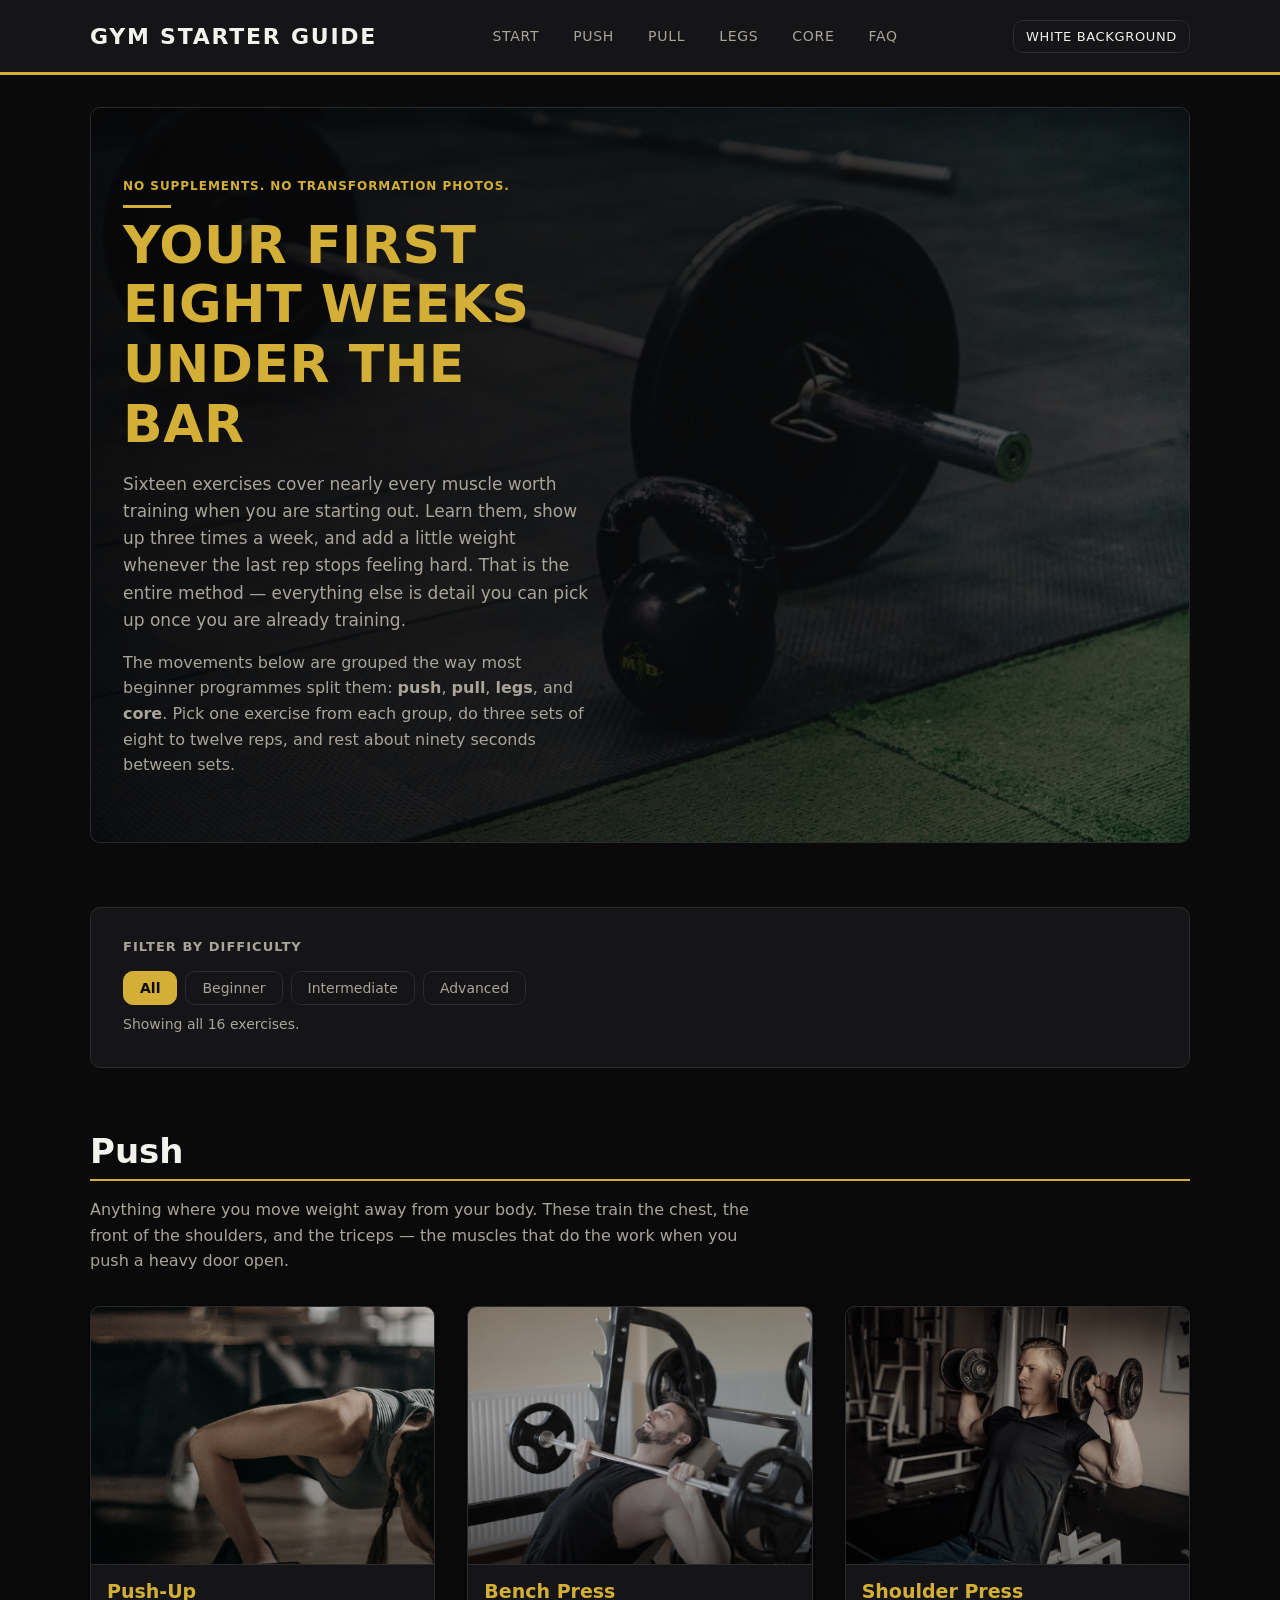
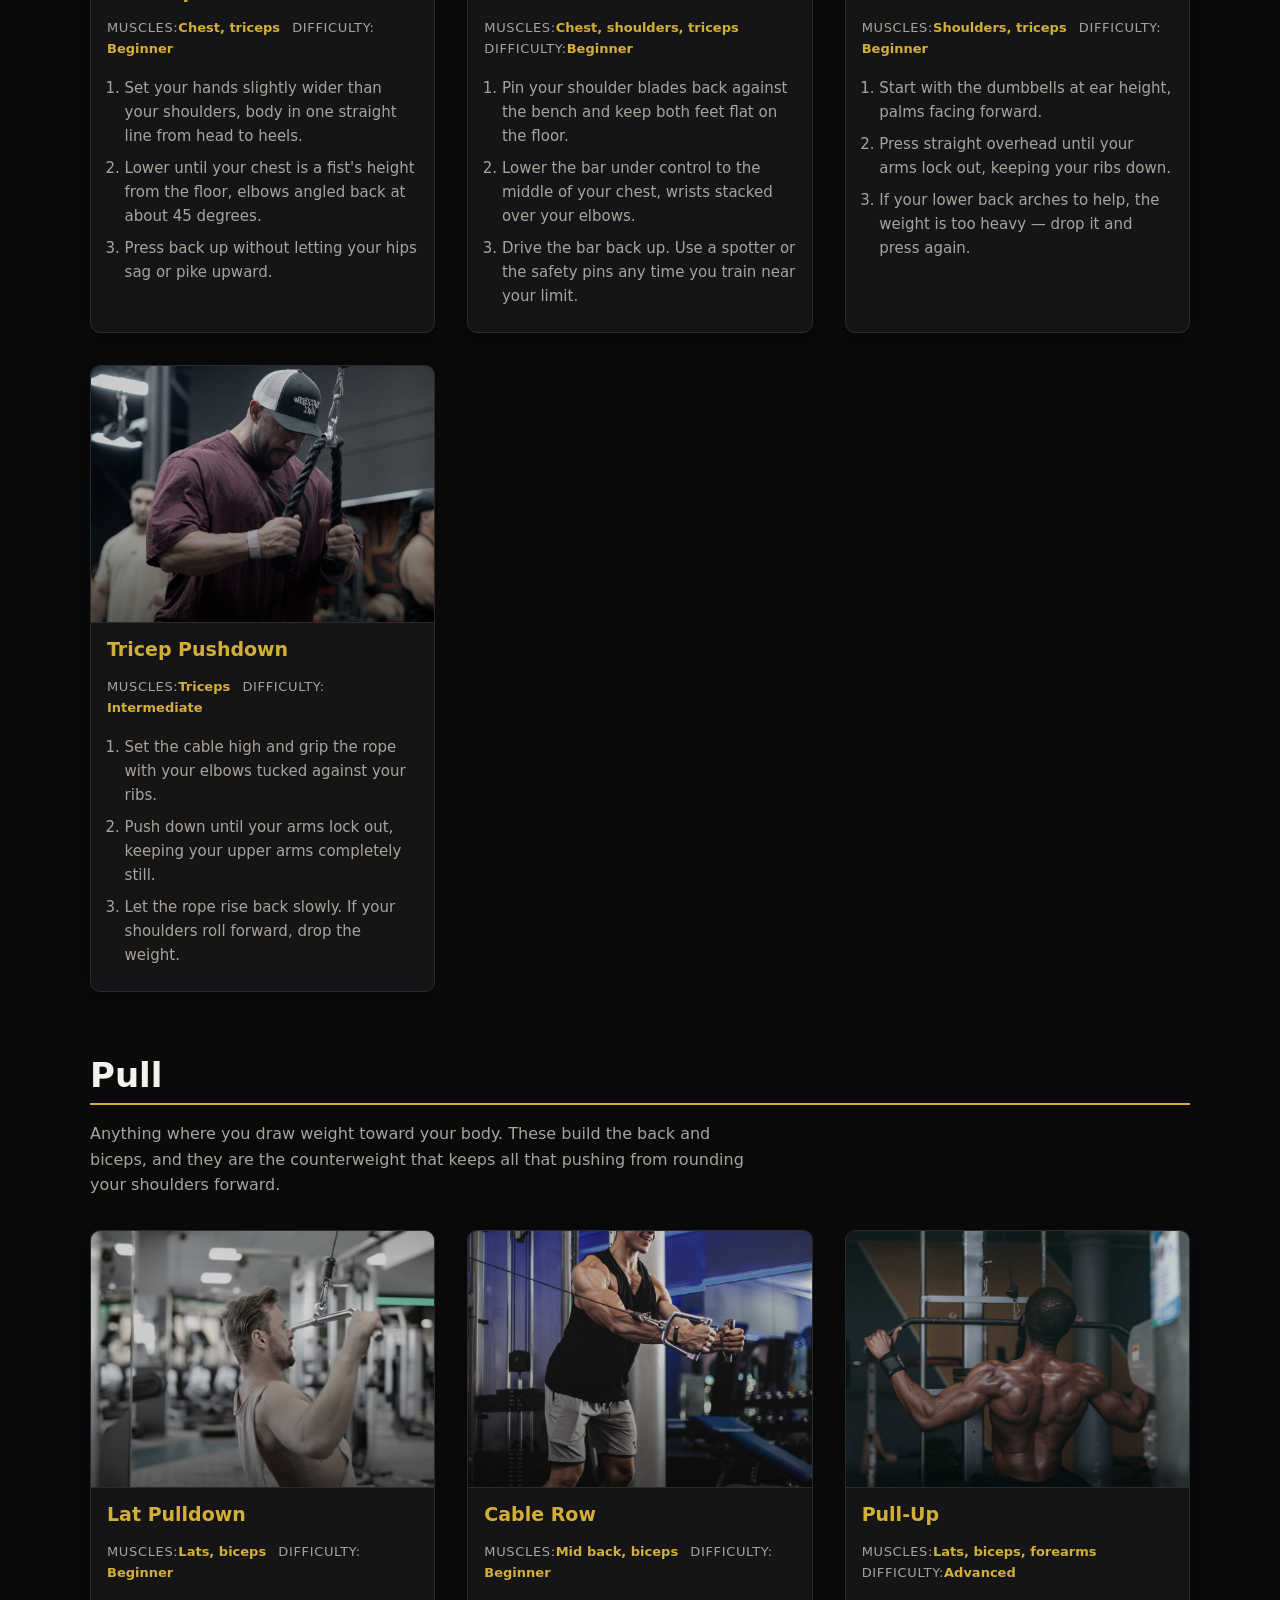
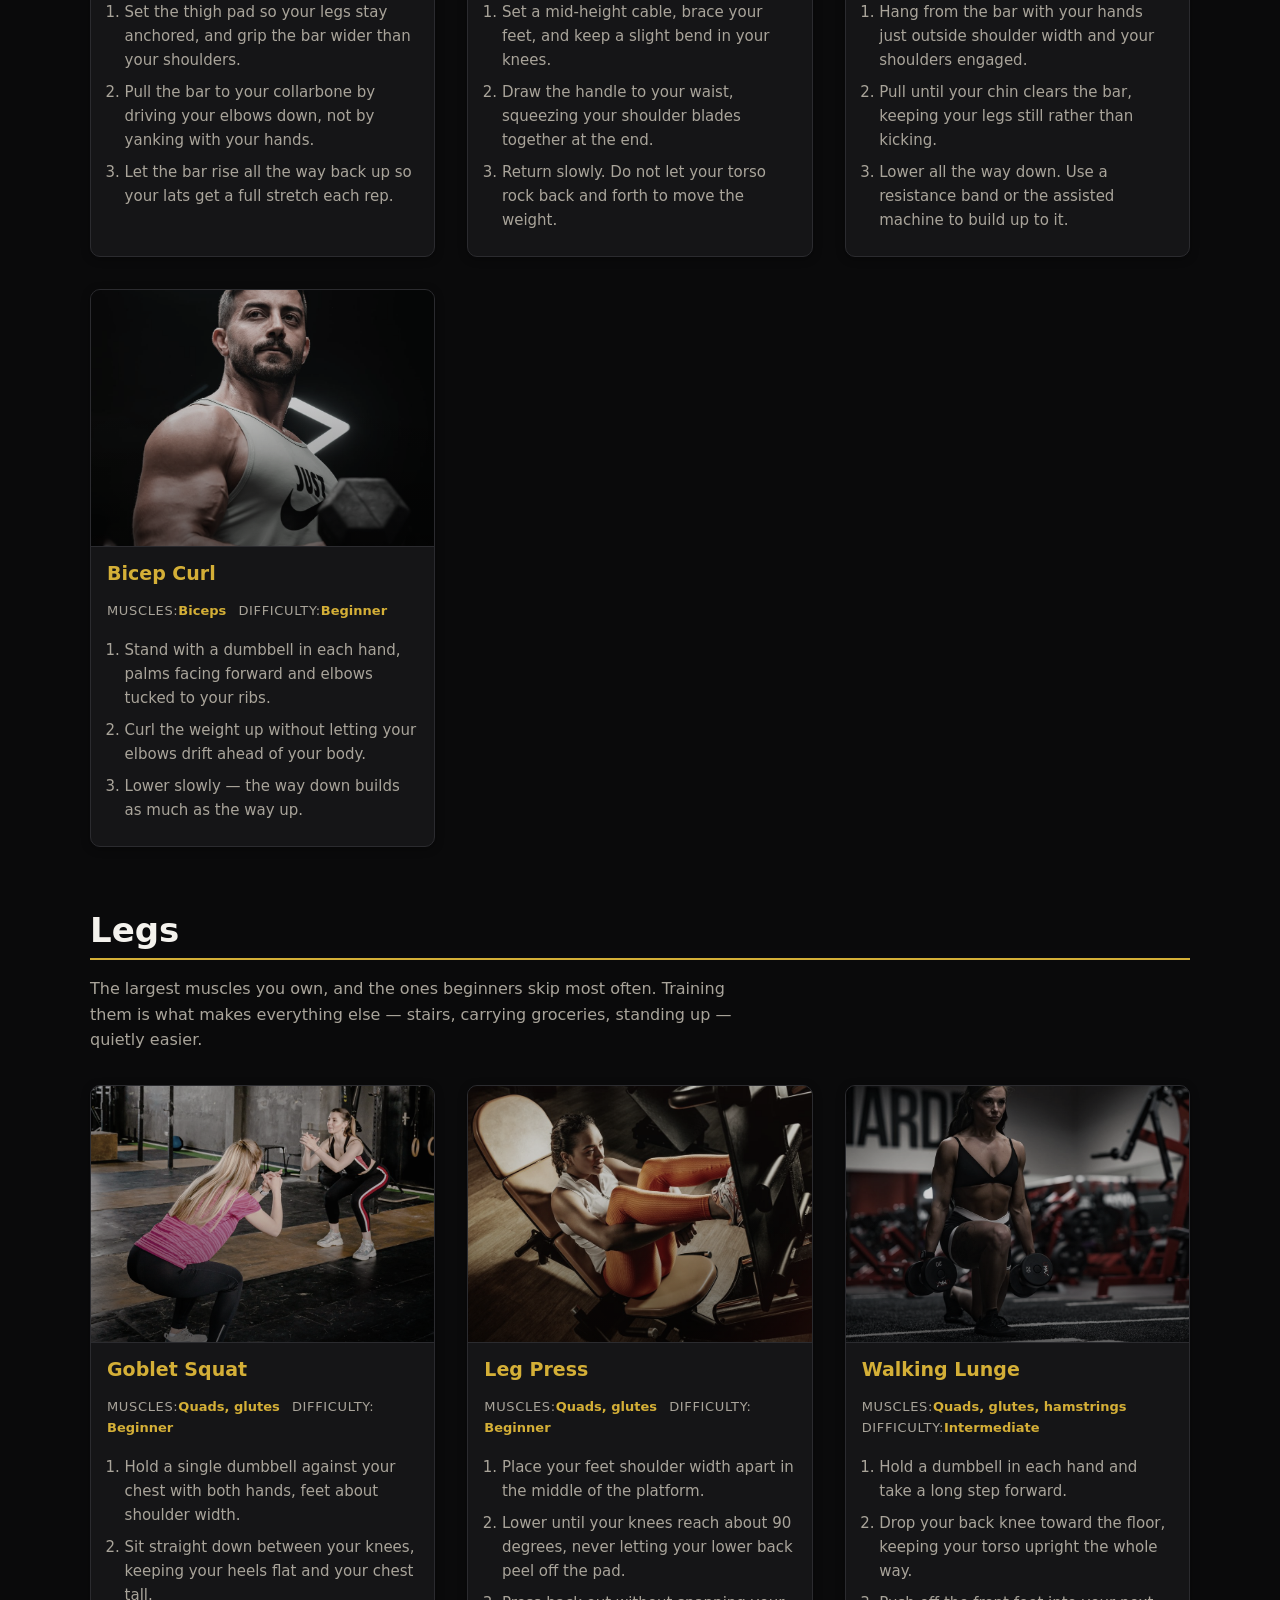
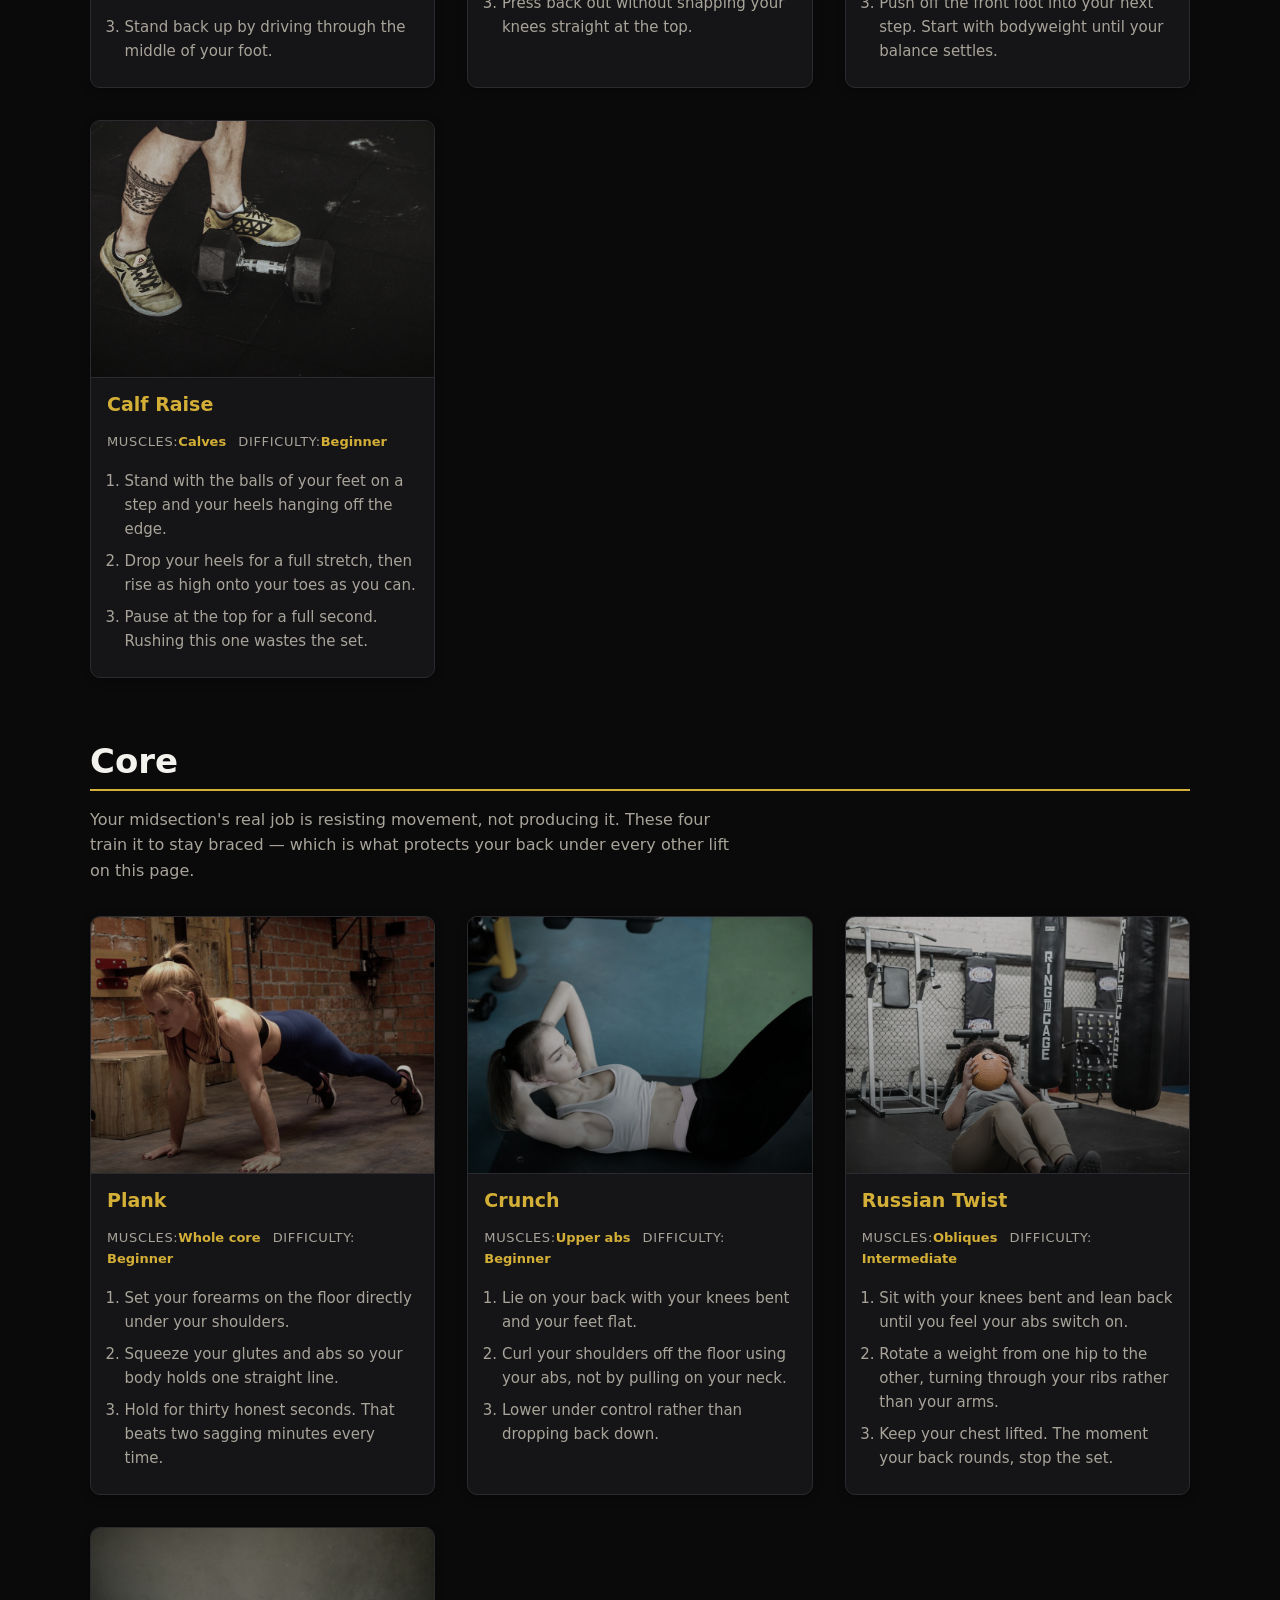
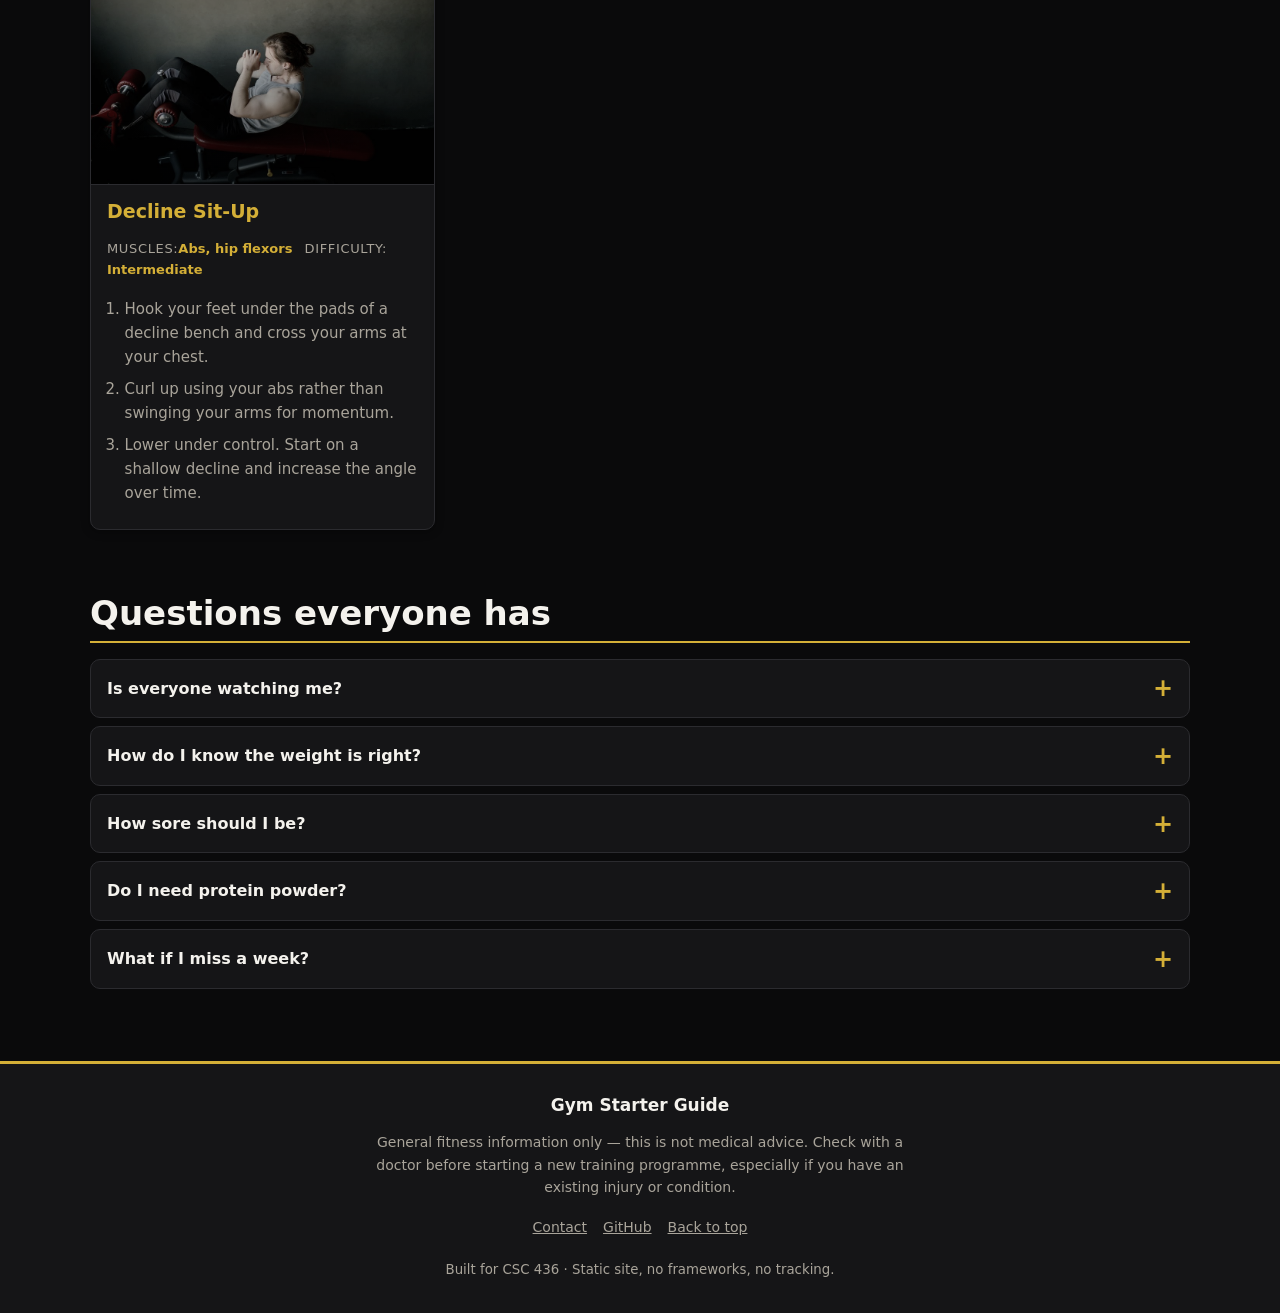
==== commit 5e22956d: "switch palette to black and gold with a white background option Replace the orange accent with gold " ====
--- a/index.html
+++ b/index.html
@@ -41,7 +41,7 @@
       </nav>
 
       <button type="button" id="theme-toggle" class="theme-toggle" aria-pressed="false">
-        Light mode
+        White background
       </button>
     </div>
   </header>
--- a/styles.css
+++ b/styles.css
@@ -13,13 +13,17 @@
    element, so these are visible to every rule in the file.
    -------------------------------------------------------------------------- */
 :root {
-  --color-bg:         #16171c;  /* page background, near-black */
-  --color-surface:    #1f2129;  /* raised panels: header, cards, footer */
-  --color-border:     #32353f;  /* hairline borders */
-  --color-text:       #ecedf0;  /* body text, off-white rather than pure white */
-  --color-text-muted: #a2a6b0;  /* secondary text */
-  --color-accent:     #ff6b2c;  /* the single bold colour */
-  --color-accent-dim: #c74f1c;  /* darker orange for pressed states */
+  --color-bg:         #0a0a0b;  /* page background, near-black */
+  --color-surface:    #151517;  /* raised panels: header, cards, footer */
+  --color-border:     #2b2b2f;  /* hairline borders */
+  --color-text:       #f4f2ed;  /* body text, warm off-white rather than pure white */
+  --color-text-muted: #a9a49a;  /* secondary text, warmed to sit under the gold */
+  --color-accent:     #d4af37;  /* gold — the single bold colour */
+  --color-accent-dim: #a8862a;  /* deeper gold for pressed states */
+
+  /* Text placed ON the gold. Gold is a light colour, so anything sitting on
+     top of it must be near-black to stay readable. */
+  --color-on-accent:  #0a0a0b;
 
   --space-xs: 0.5rem;
   --space-sm: 1rem;
@@ -37,14 +41,20 @@
    which swaps these values; every rule below keeps referring to the same
    variable names and updates automatically. */
 :root[data-theme="light"] {
-  --color-bg:         #f6f5f3;
-  --color-surface:    #ffffff;
-  --color-border:     #dcd8d2;
-  --color-text:       #1b1c20;
-  --color-text-muted: #5c5f68;
-  --color-accent:     #d1481a;
-  --color-accent-dim: #a3350f;
-  --shadow: 0 2px 8px rgba(0, 0, 0, 0.12);
+  --color-bg:         #ffffff;
+  --color-surface:    #faf9f6;
+  --color-border:     #e3ded3;
+  --color-text:       #141310;
+  --color-text-muted: #5b564c;
+
+  /* A deeper gold. The bright gold used on black would be almost invisible
+     against white, so the light theme drops the brightness to keep text
+     readable while staying recognisably the same colour. */
+  --color-accent:     #8a6a12;
+  --color-accent-dim: #6b5210;
+  --color-on-accent:  #ffffff;
+
+  --shadow: 0 2px 8px rgba(0, 0, 0, 0.10);
 }
 
 
@@ -109,7 +119,7 @@
   position: absolute;
   left: -9999px;
   background-color: var(--color-accent);
-  color: #fff;
+  color: var(--color-on-accent);
   padding: var(--space-xs) var(--space-sm);
   text-decoration: none;
   border-radius: 0 0 var(--radius) 0;
@@ -333,7 +343,7 @@
 .filter-btn.is-active {
   background-color: var(--color-accent);
   border-color: var(--color-accent);
-  color: #fff;
+  color: var(--color-on-accent);
   font-weight: bold;
 }
 
@@ -392,6 +402,21 @@
      row the same height regardless of how much text it holds. */
   display: flex;
   flex-direction: column;
+
+  /* The card's own animation: it rises slightly and its border picks up the
+     accent colour. Listing the properties explicitly (rather than "all")
+     keeps the browser from animating things we did not intend. */
+  transition: transform 350ms cubic-bezier(0.22, 1, 0.36, 1),
+              box-shadow 350ms ease,
+              border-color 350ms ease;
+}
+
+/* translateY moves the card up 6px. Transform is used instead of margin
+   because it runs on the GPU and does not force the page to re-layout. */
+.card:hover {
+  transform: translateY(-6px);
+  border-color: var(--color-accent);
+  box-shadow: 0 12px 28px rgba(0, 0, 0, 0.45);
 }
 
 /* Cards the filter has ruled out. */
@@ -399,9 +424,49 @@
   display: none;
 }
 
+/* The photos arrive in mixed shapes — some portrait, some landscape. This
+   wrapper forces every one into the same 4:3 window so the grid stays tidy.
+   "overflow: hidden" is also what lets the image zoom inside its frame on
+   hover without pushing the card's layout around. */
+.card-figure {
+  position: relative;
+  overflow: hidden;
+  aspect-ratio: 4 / 3;
+  border-bottom: 1px solid var(--color-border);
+}
+
+/* "object-fit: cover" fills the frame and crops the overflow rather than
+   squashing the photo out of proportion. */
 .card-image {
   width: 100%;
-  border-bottom: 1px solid var(--color-border);
+  height: 100%;
+  object-fit: cover;
+
+  /* THE HOVER ANIMATION. The transition says: any change to transform or
+     filter should play out over 600ms rather than snapping instantly.
+     "cubic-bezier" is the easing curve — slow at the edges, quick through
+     the middle, which reads as expensive rather than mechanical. */
+  transition: transform 600ms cubic-bezier(0.22, 1, 0.36, 1),
+              filter    600ms ease;
+  filter: saturate(0.55) brightness(0.82);
+}
+
+/* A gradient scrim over the bottom of every photo. It darkens the base of
+   the image so the heading underneath always has contrast to sit against,
+   whatever the photo happens to be doing. */
+.card-figure::after {
+  content: "";
+  position: absolute;
+  inset: 0;
+  background: linear-gradient(to top, rgba(0,0,0,0.45), transparent 55%);
+  pointer-events: none;             /* clicks pass straight through */
+}
+
+/* On hover the photo scales up 8% inside its fixed frame and brightens.
+   Because the frame clips the overflow, the card itself never moves. */
+.card:hover .card-image {
+  transform: scale(1.08);
+  filter: saturate(0.85) brightness(1);
 }
 
 /* "flex: 1" makes the body absorb any leftover vertical space in the card. */
@@ -602,3 +667,270 @@
     scroll-behavior: auto !important;
   }
 }
+
+
+/* ==========================================================================
+   17. MODERN POLISH — hero treatment, motion, and micro-interactions
+   Everything below is presentation only; removing it would leave the page
+   fully functional, just plainer.
+   ========================================================================== */
+
+/* --------------------------------------------------------------------------
+   17a. THE HERO
+   The intro becomes a full-bleed panel with the gym photograph behind it.
+   -------------------------------------------------------------------------- */
+.intro {
+  position: relative;
+  overflow: hidden;
+  border-radius: var(--radius);
+  border: 1px solid var(--color-border);
+  padding: var(--space-lg) var(--space-md);
+  isolation: isolate;               /* keeps the layers below stacked locally */
+}
+
+/* Layer 1: the photograph itself, positioned behind the text.
+   "z-index: -1" pushes it under the content without taking it out of flow. */
+.intro-image {
+  position: absolute;
+  inset: 0;                         /* shorthand for top/right/bottom/left: 0 */
+  width: 100%;
+  height: 100%;
+  object-fit: cover;
+  z-index: -2;
+  border: none;
+  border-radius: 0;
+  margin: 0;
+
+  /* A very slow drift. The animation is defined at the bottom of this file. */
+  animation: hero-drift 24s ease-in-out infinite alternate;
+}
+
+/* Layer 2: a dark gradient between photo and text. Without this the white
+   text would be unreadable wherever the photo is bright — this is a
+   legibility requirement, not decoration. */
+.intro::before {
+  content: "";
+  position: absolute;
+  inset: 0;
+  z-index: -1;
+  background:
+    linear-gradient(105deg,
+      rgba(6, 6, 7, 0.95) 0%,
+      rgba(6, 6, 7, 0.84) 45%,
+      rgba(6, 6, 7, 0.58) 100%);
+}
+
+/* In light mode the same scrim would fight the palette, so it lightens. */
+:root[data-theme="light"] .intro::before {
+  background:
+    linear-gradient(105deg,
+      rgba(255, 255, 255, 0.96) 0%,
+      rgba(255, 255, 255, 0.85) 45%,
+      rgba(255, 255, 255, 0.6) 100%);
+}
+
+/* The hero text sits above both layers and is capped for readability. */
+.intro-text {
+  position: relative;
+  max-width: 46ch;
+}
+
+/* The accent bar that sweeps in under the eyebrow label. */
+.eyebrow::after {
+  content: "";
+  display: block;
+  width: 3rem;
+  height: 3px;
+  margin-top: var(--space-xs);
+  background-color: var(--color-accent);
+  transform-origin: left;
+  animation: sweep-in 900ms cubic-bezier(0.22, 1, 0.36, 1) both;
+}
+
+
+/* --------------------------------------------------------------------------
+   17b. SECTION HEADINGS
+   An accent block that grows on hover, so section titles feel alive.
+   -------------------------------------------------------------------------- */
+.exercise-section h2 {
+  position: relative;
+  padding-left: 0;
+  transition: padding-left 300ms cubic-bezier(0.22, 1, 0.36, 1);
+}
+
+.exercise-section h2::before {
+  content: "";
+  position: absolute;
+  left: 0;
+  top: 0.15em;
+  width: 0;
+  height: 0.8em;
+  background-color: var(--color-accent);
+  border-radius: 2px;
+  transition: width 300ms cubic-bezier(0.22, 1, 0.36, 1);
+}
+
+.exercise-section:hover h2 {
+  padding-left: 0.85rem;
+}
+.exercise-section:hover h2::before {
+  width: 5px;
+}
+
+
+/* --------------------------------------------------------------------------
+   17c. BUTTON AND LINK MICRO-INTERACTIONS
+   -------------------------------------------------------------------------- */
+.filter-btn,
+.theme-toggle,
+.nav-list a,
+.footer-links a {
+  transition: color 200ms ease,
+              background-color 200ms ease,
+              border-color 200ms ease,
+              transform 200ms ease;
+}
+
+/* A small lift on hover, and a press-down on click, so the controls feel
+   physical rather than static. */
+.filter-btn:hover,
+.theme-toggle:hover {
+  transform: translateY(-2px);
+}
+.filter-btn:active,
+.theme-toggle:active {
+  transform: translateY(0);
+}
+
+/* An underline that grows out from the left instead of appearing at once.
+   scaleX(0) hides it by squashing it to zero width; the hover scales it to
+   full. Animating a transform is far cheaper than animating width. */
+.nav-list a {
+  position: relative;
+}
+.nav-list a::after {
+  content: "";
+  position: absolute;
+  left: 0.75rem;
+  right: 0.75rem;
+  bottom: 0.25rem;
+  height: 2px;
+  background-color: var(--color-accent);
+  transform: scaleX(0);
+  transform-origin: left;
+  transition: transform 250ms cubic-bezier(0.22, 1, 0.36, 1);
+}
+.nav-list a:hover::after,
+.nav-list a:focus::after {
+  transform: scaleX(1);
+}
+
+
+/* --------------------------------------------------------------------------
+   17d. FAQ ROWS
+   -------------------------------------------------------------------------- */
+.faq details {
+  transition: border-color 250ms ease, background-color 250ms ease;
+}
+.faq details:hover {
+  border-color: var(--color-accent);
+}
+
+/* A chevron built from CSS that rotates when the row opens. */
+.faq summary {
+  display: flex;
+  align-items: center;
+  justify-content: space-between;
+  gap: var(--space-sm);
+  list-style: none;                 /* hides the default triangle */
+}
+.faq summary::-webkit-details-marker {
+  display: none;                    /* the Safari equivalent */
+}
+.faq summary::after {
+  content: "+";
+  flex: none;
+  font-size: 1.5rem;
+  line-height: 1;
+  color: var(--color-accent);
+  transition: transform 300ms cubic-bezier(0.22, 1, 0.36, 1);
+}
+
+/* Rotating a "+" by 45 degrees turns it into an "×". */
+.faq details[open] summary::after {
+  transform: rotate(45deg);
+}
+
+/* The answer fades and slides down as the row opens. */
+.faq details[open] p {
+  animation: fade-up 350ms ease both;
+}
+
+
+/* --------------------------------------------------------------------------
+   17e. SCROLL REVEAL
+   Sections start invisible and slightly lowered. The JavaScript adds the
+   "is-visible" class as each one scrolls into view, and the transition
+   below animates the change.
+   -------------------------------------------------------------------------- */
+.reveal {
+  opacity: 0;
+  transform: translateY(24px);
+  transition: opacity 700ms ease, transform 700ms cubic-bezier(0.22, 1, 0.36, 1);
+}
+.reveal.is-visible {
+  opacity: 1;
+  transform: translateY(0);
+}
+
+
+/* --------------------------------------------------------------------------
+   17f. KEYFRAMES
+   Named animation sequences referenced by the rules above.
+   -------------------------------------------------------------------------- */
+
+/* The hero photo drifts and scales almost imperceptibly. */
+@keyframes hero-drift {
+  from { transform: scale(1.04) translate3d(0, 0, 0); }
+  to   { transform: scale(1.12) translate3d(-1.5%, -1.5%, 0); }
+}
+
+/* The accent bar under the eyebrow grows out from the left. */
+@keyframes sweep-in {
+  from { transform: scaleX(0); }
+  to   { transform: scaleX(1); }
+}
+
+/* A short rise-and-fade, used by the FAQ answers. */
+@keyframes fade-up {
+  from { opacity: 0; transform: translateY(-6px); }
+  to   { opacity: 1; transform: translateY(0); }
+}
+
+
+/* --------------------------------------------------------------------------
+   17g. MOTION SAFETY
+   This repeats the reduced-motion block deliberately: it must come after
+   every animation above so it can switch them all off. Visitors who ask
+   their operating system for less motion get a completely static page,
+   with the reveal sections forced visible so nothing is left hidden.
+   -------------------------------------------------------------------------- */
+@media (prefers-reduced-motion: reduce) {
+  .intro-image,
+  .eyebrow::after,
+  .faq details[open] p {
+    animation: none !important;
+  }
+
+  .reveal {
+    opacity: 1 !important;
+    transform: none !important;
+  }
+
+  .card:hover,
+  .card:hover .card-image,
+  .filter-btn:hover,
+  .theme-toggle:hover {
+    transform: none !important;
+  }
+}
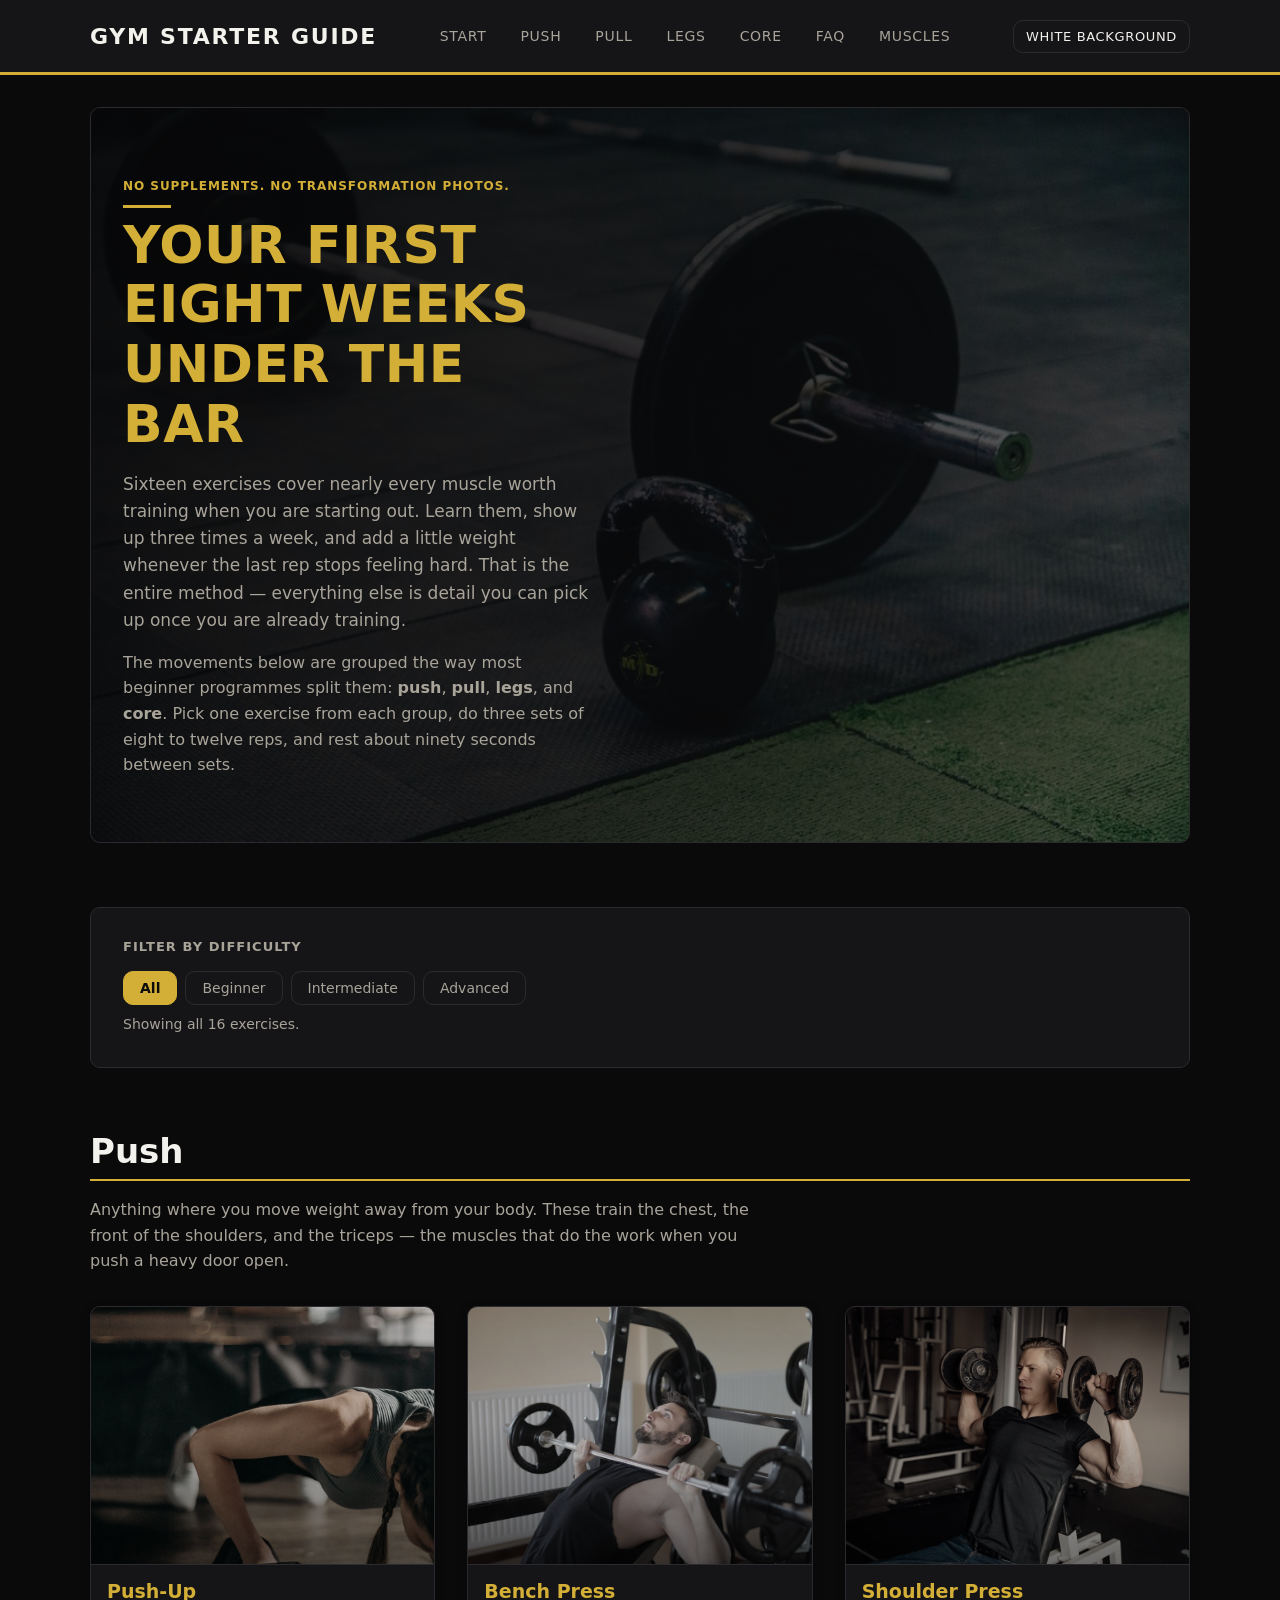
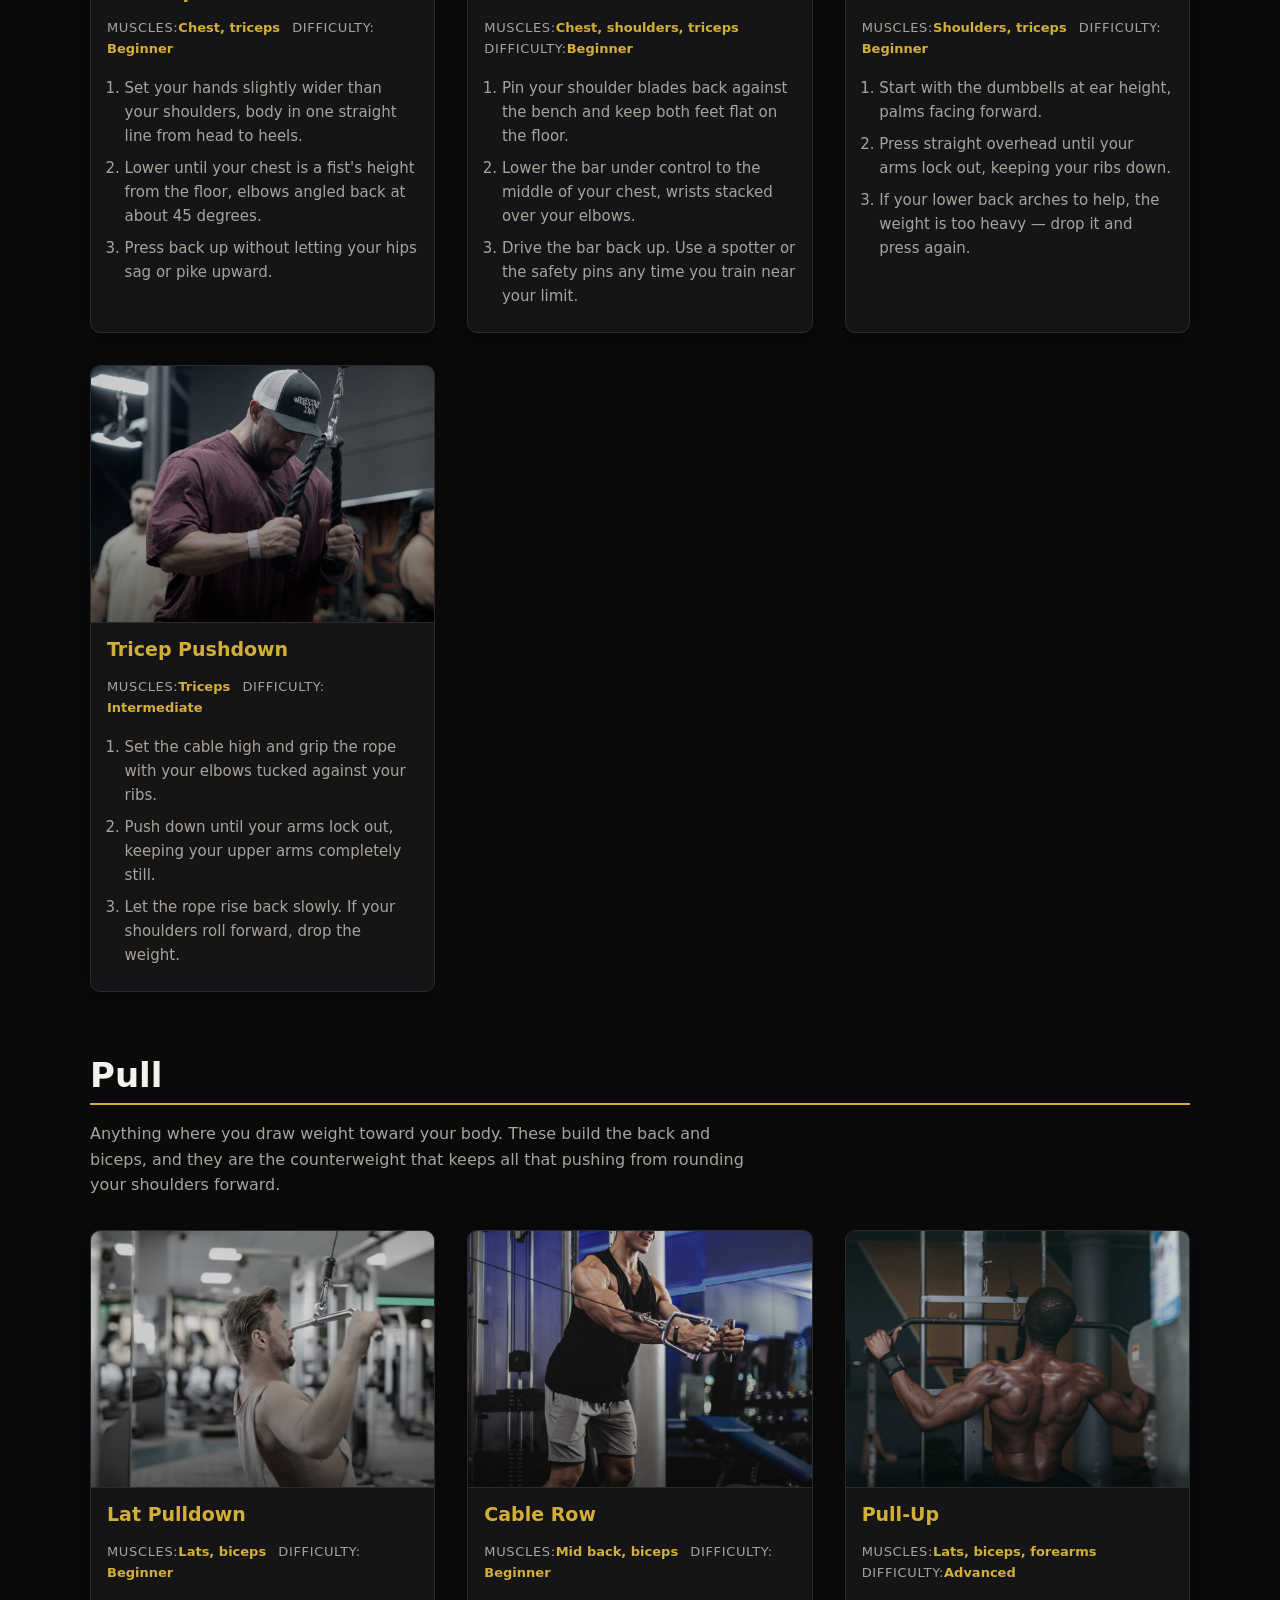
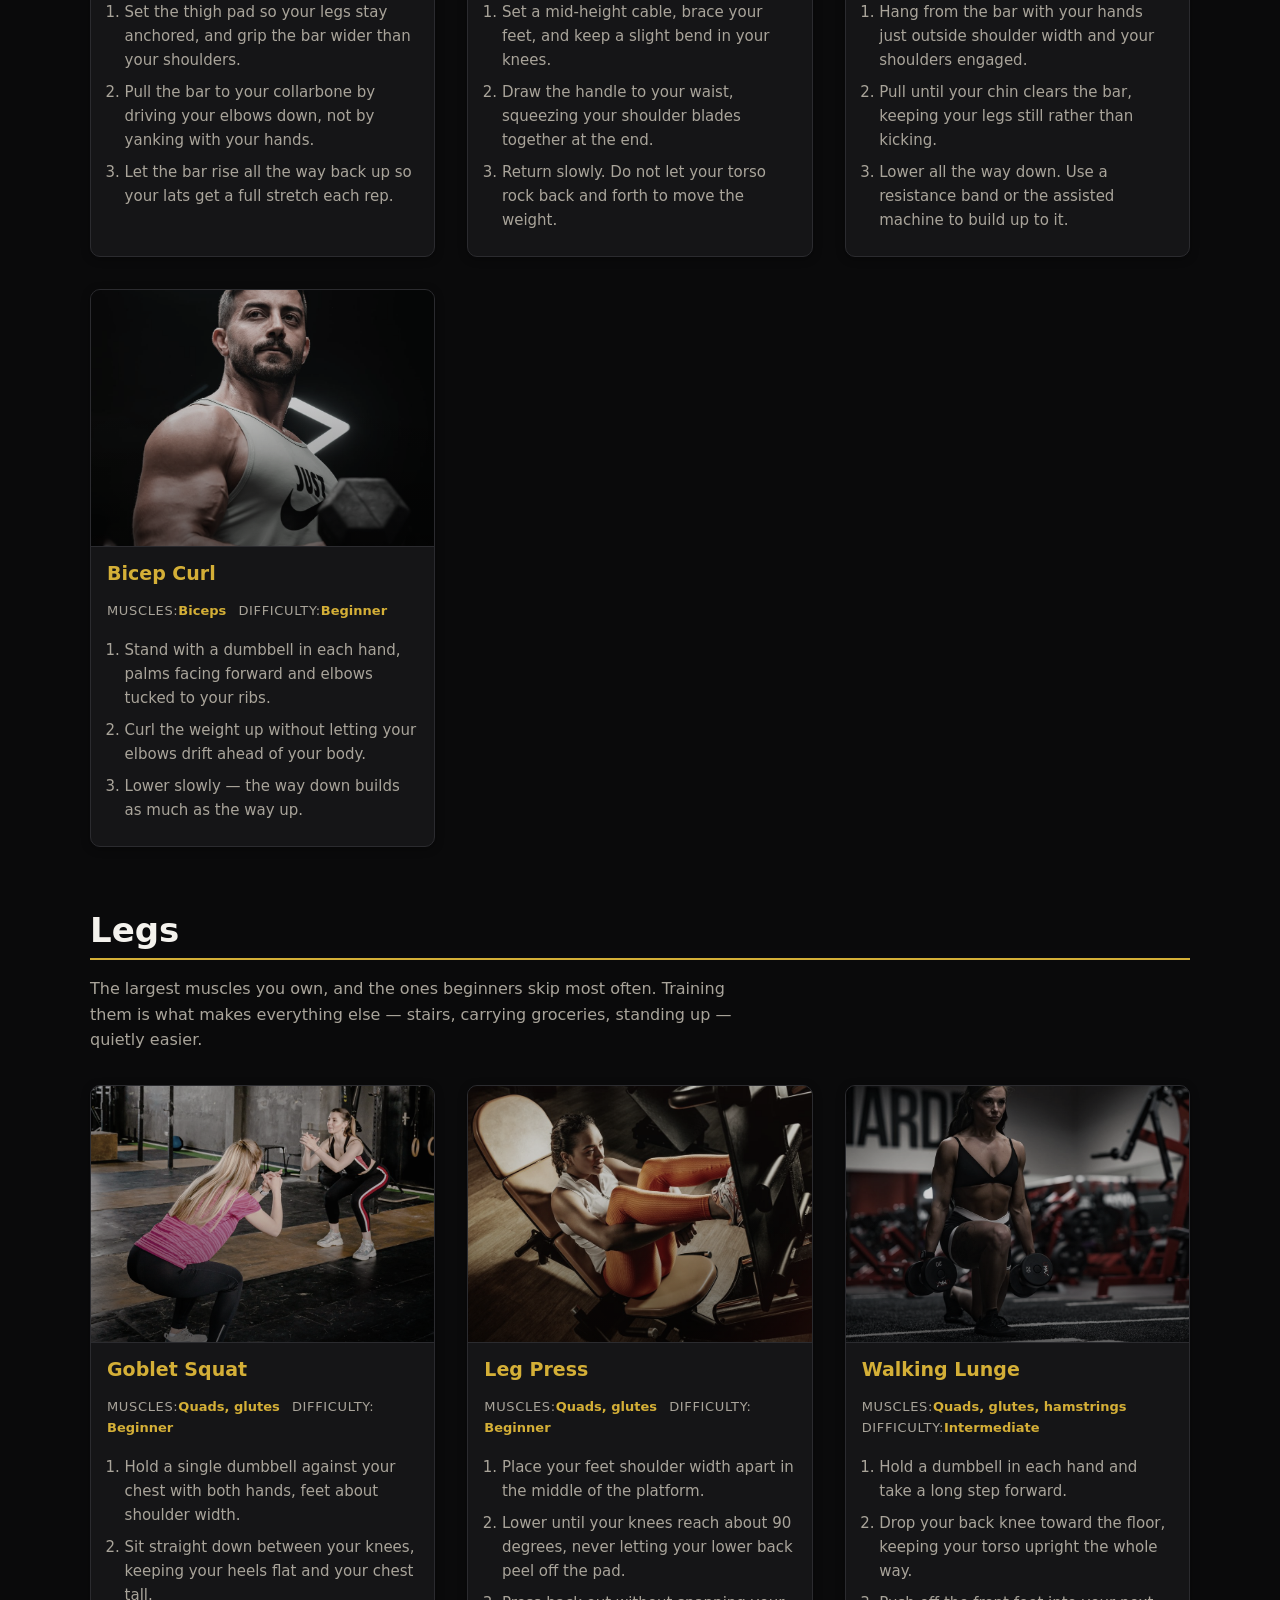
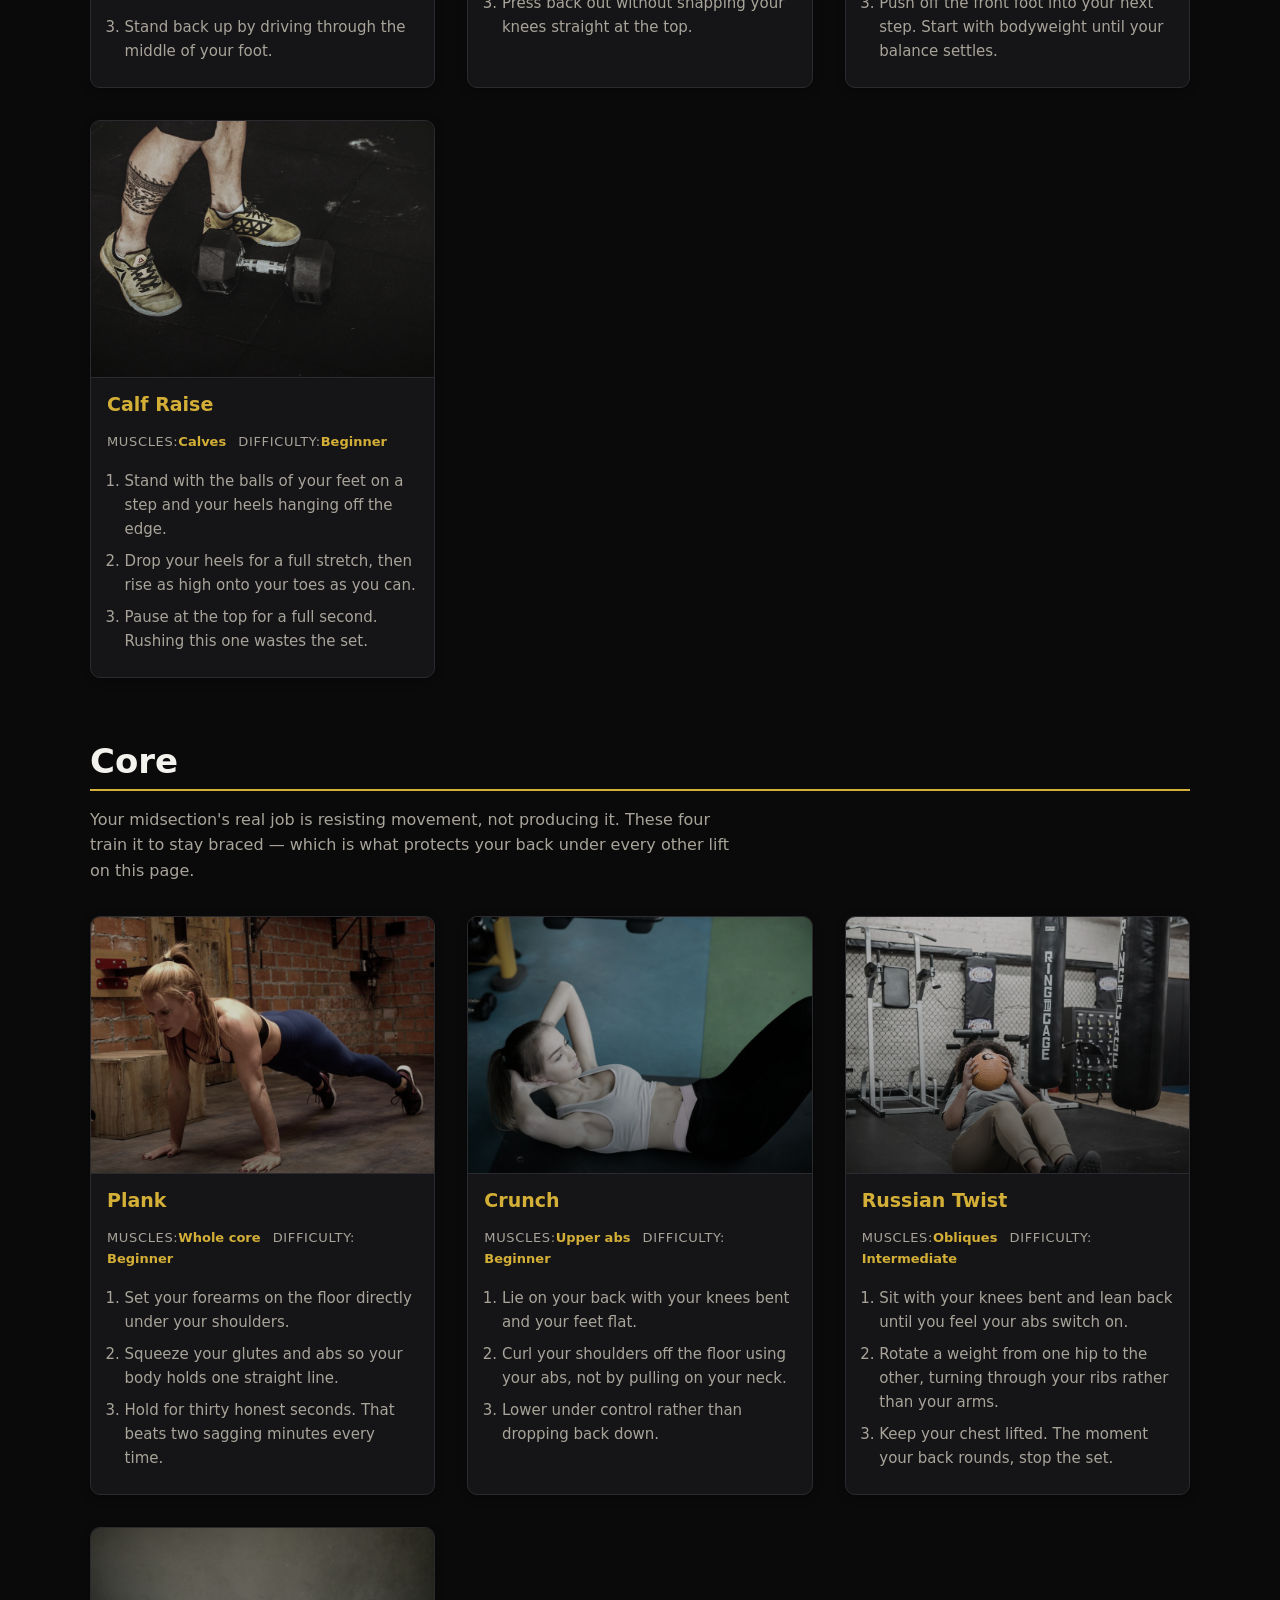
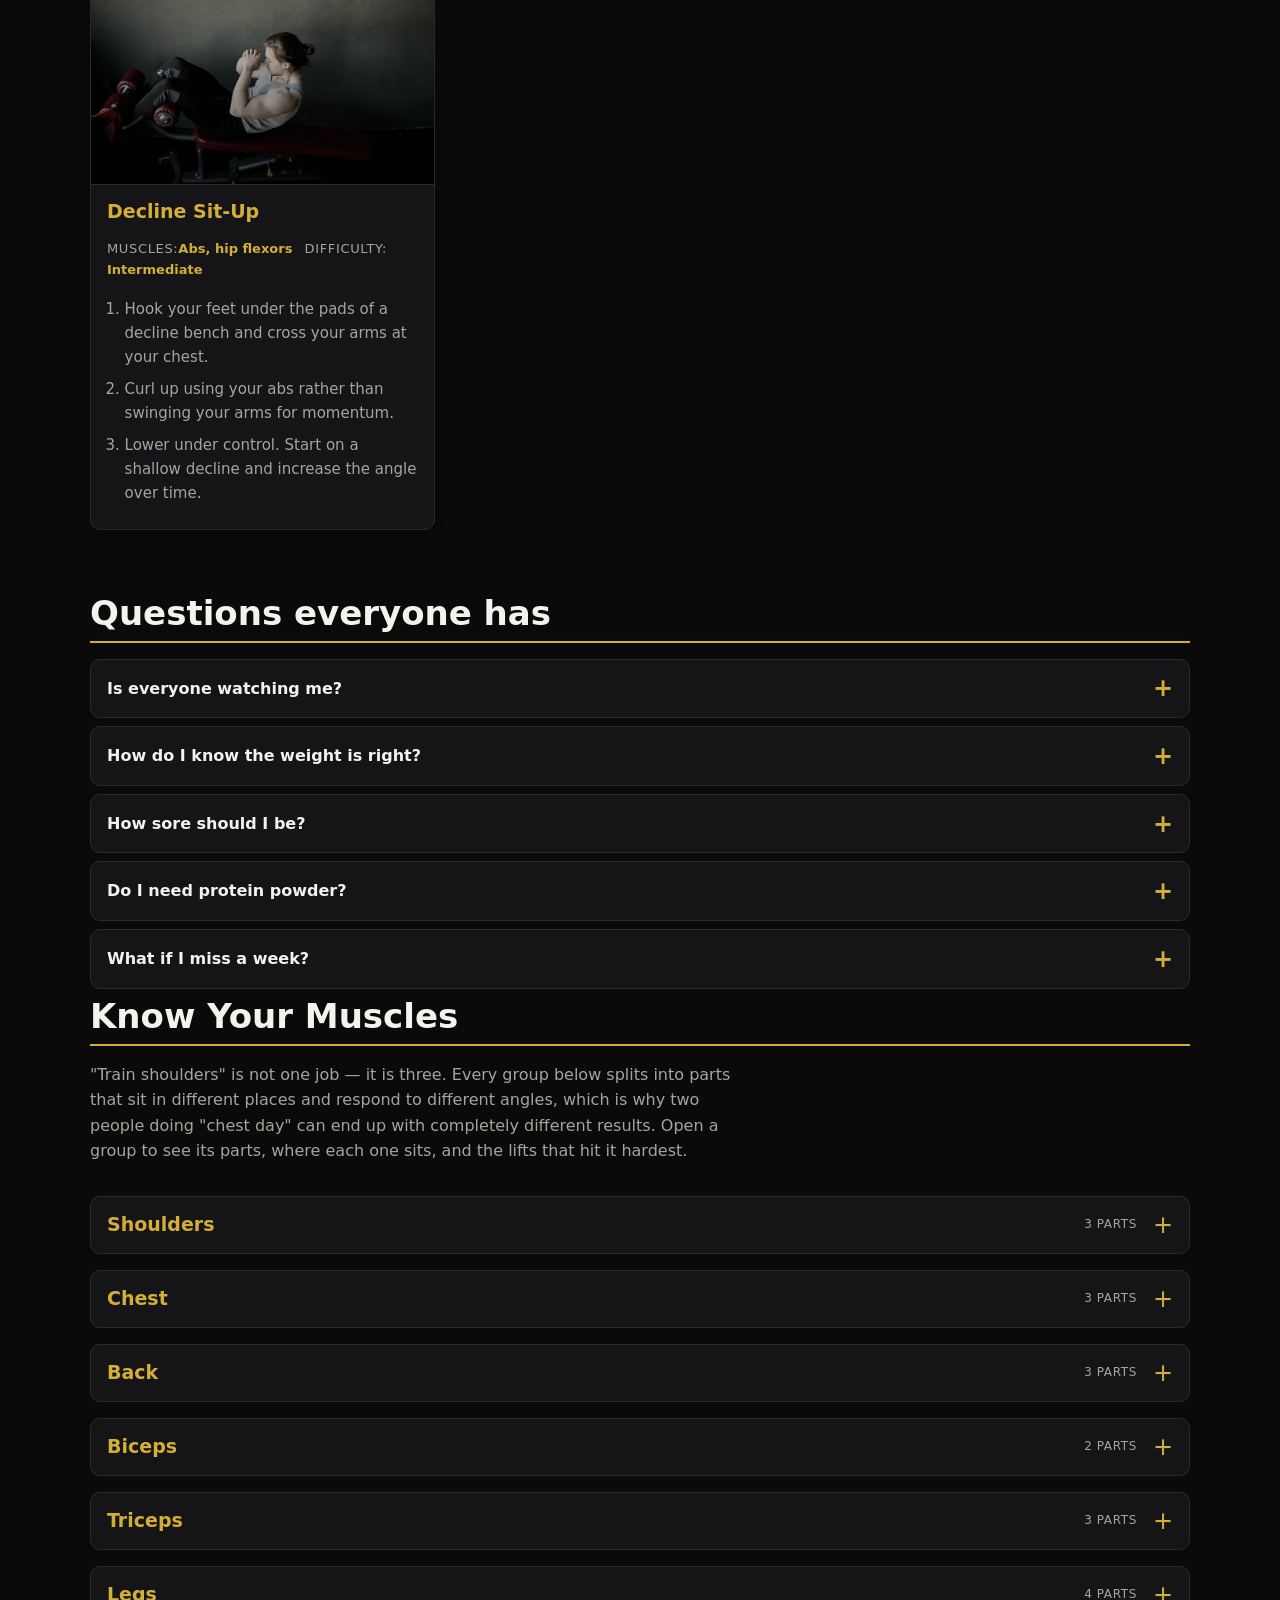
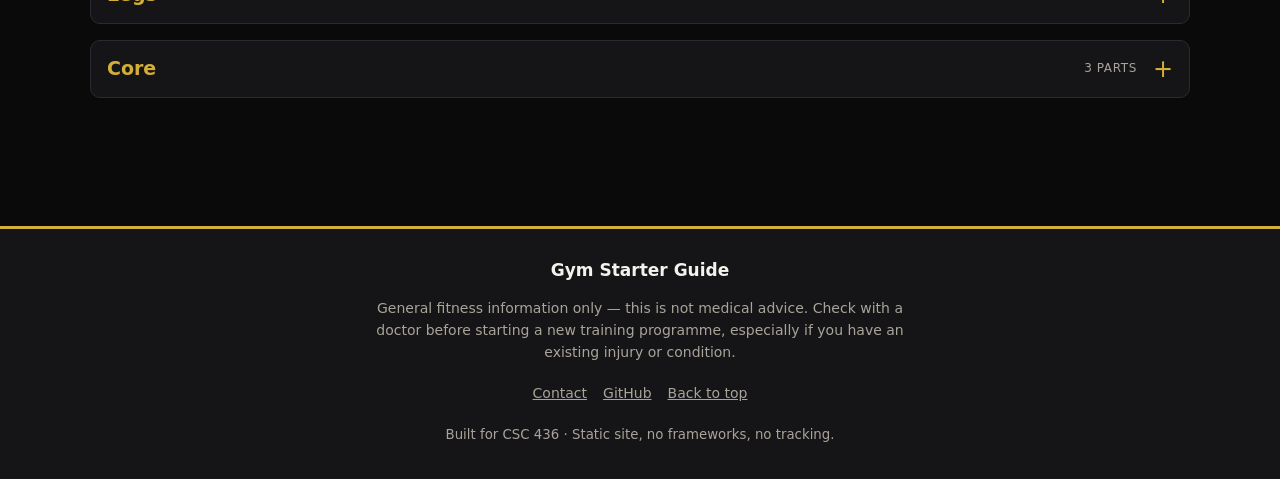
==== commit 3f2c4ac2: "add a Know Your Muscles anatomy section Adds a new #muscle-breakdown section after the existing sect" ====
--- a/index.html
+++ b/index.html
@@ -37,6 +37,7 @@
           <li><a href="#legs">Legs</a></li>
           <li><a href="#core">Core</a></li>
           <li><a href="#faq">FAQ</a></li>
+          <li><a href="#muscle-breakdown">Muscles</a></li>
         </ul>
       </nav>
 
@@ -465,6 +466,598 @@
       </details>
     </section>
 
+    <!-- ============================================================
+         SECTION 7: MUSCLE BREAKDOWN — "Know Your Muscles"
+
+         The Push/Pull/Legs/Core sections above teach MOVEMENTS. This one
+         teaches ANATOMY: each muscle group is split into the individual parts
+         a beginner can actually train separately.
+
+         Each muscle group is wrapped in a <details> element so it starts
+         collapsed — seven groups opened at once would bury the rest of the
+         page. <details>/<summary> is the browser's own disclosure widget, so
+         this needs no JavaScript at all (same technique as the FAQ above).
+
+         DIAGRAMS: images/anatomy/*.svg are simple hand-built outlines — one
+         shared body silhouette with the relevant part filled in gold. They are
+         deliberately schematic, not photographs. To swap in proper anatomical
+         illustrations later, replace the file at the same path and keep the
+         200x150 (4:3) viewBox so the card frames stay aligned.
+         ============================================================ -->
+    <section id="muscle-breakdown" class="muscle-section reveal" aria-labelledby="muscle-breakdown-heading">
+      <h2 id="muscle-breakdown-heading">Know Your Muscles</h2>
+      <p class="section-intro">
+        "Train shoulders" is not one job — it is three. Every group below splits into parts that
+        sit in different places and respond to different angles, which is why two people doing
+        "chest day" can end up with completely different results. Open a group to see its parts,
+        where each one sits, and the lifts that hit it hardest.
+      </p>
+
+      <!-- ---------- MUSCLE GROUP 1: SHOULDERS ---------- -->
+      <details class="muscle-group">
+        <summary class="muscle-summary">
+          <h3 id="mb-shoulders-heading">Shoulders</h3>
+          <span class="muscle-count">3 parts</span>
+        </summary>
+
+        <p class="muscle-note">
+          Your shoulder — the deltoid — is one muscle with three heads pointing in three
+          directions. Training only the front one is the most common beginner mistake, because
+          every press already trains it for you.
+        </p>
+
+        <div class="card-grid">
+
+          <article class="card muscle-card">
+            <div class="card-figure muscle-figure">
+              <img class="card-image muscle-diagram" src="images/anatomy/front-delt.svg"
+                   alt="Body outline seen from the front with the front of both shoulders highlighted"
+                   width="200" height="150" loading="lazy">
+            </div>
+            <div class="card-body">
+              <h4>Front Delt</h4>
+              <p class="muscle-what">
+                The front of your shoulder. It does most of the work in pressing movements —
+                anything you push overhead or away from your chest.
+              </p>
+              <p class="muscle-label">Trained by</p>
+              <ul class="card-steps muscle-exercises">
+                <li>Overhead Dumbbell Press</li>
+                <li>Front Raise</li>
+                <li>Incline Bench Press</li>
+              </ul>
+            </div>
+          </article>
+
+          <article class="card muscle-card">
+            <div class="card-figure muscle-figure">
+              <img class="card-image muscle-diagram" src="images/anatomy/side-delt.svg"
+                   alt="Body outline seen from the front with the outer cap of both shoulders highlighted"
+                   width="200" height="150" loading="lazy">
+            </div>
+            <div class="card-body">
+              <h4>Side Delt</h4>
+              <p class="muscle-what">
+                The cap on the outside of your shoulder. It lifts your arm out to the side, and it
+                is the part that makes shoulders look wide.
+              </p>
+              <p class="muscle-label">Trained by</p>
+              <ul class="card-steps muscle-exercises">
+                <li>Dumbbell Lateral Raise</li>
+                <li>Cable Lateral Raise</li>
+                <li>Upright Row</li>
+              </ul>
+            </div>
+          </article>
+
+          <article class="card muscle-card">
+            <div class="card-figure muscle-figure">
+              <img class="card-image muscle-diagram" src="images/anatomy/rear-delt.svg"
+                   alt="Body outline seen from behind with the back of both shoulders highlighted"
+                   width="200" height="150" loading="lazy">
+            </div>
+            <div class="card-body">
+              <h4>Rear Delt</h4>
+              <p class="muscle-what">
+                The back of your shoulder. It pulls your arm backwards and helps hold your
+                shoulders back rather than rounded forward over a desk.
+              </p>
+              <p class="muscle-label">Trained by</p>
+              <ul class="card-steps muscle-exercises">
+                <li>Face Pull</li>
+                <li>Reverse Pec Deck</li>
+                <li>Bent-Over Reverse Fly</li>
+              </ul>
+            </div>
+          </article>
+
+        </div>
+      </details>
+
+      <!-- ---------- MUSCLE GROUP 2: CHEST ---------- -->
+      <details class="muscle-group">
+        <summary class="muscle-summary">
+          <h3 id="mb-chest-heading">Chest</h3>
+          <span class="muscle-count">3 parts</span>
+        </summary>
+
+        <p class="muscle-note">
+          The chest is really one fan of muscle, the pectoralis major. Splitting it into three is a
+          gym convention rather than three separate muscles — but the angle you press at genuinely
+          changes which fibres do most of the work.
+        </p>
+
+        <div class="card-grid">
+
+          <article class="card muscle-card">
+            <div class="card-figure muscle-figure">
+              <img class="card-image muscle-diagram" src="images/anatomy/upper-chest.svg"
+                   alt="Body outline seen from the front with the top of the chest, just under the collarbone, highlighted"
+                   width="200" height="150" loading="lazy">
+            </div>
+            <div class="card-body">
+              <h4>Upper Chest</h4>
+              <p class="muscle-what">
+                The top of the chest, just below your collarbone. It takes over whenever you press
+                on an upward angle, and it is the part most beginners under-train.
+              </p>
+              <p class="muscle-label">Trained by</p>
+              <ul class="card-steps muscle-exercises">
+                <li>Incline Bench Press</li>
+                <li>Incline Dumbbell Press</li>
+                <li>Low-to-High Cable Fly</li>
+              </ul>
+            </div>
+          </article>
+
+          <article class="card muscle-card">
+            <div class="card-figure muscle-figure">
+              <img class="card-image muscle-diagram" src="images/anatomy/mid-chest.svg"
+                   alt="Body outline seen from the front with the middle of the chest highlighted"
+                   width="200" height="150" loading="lazy">
+            </div>
+            <div class="card-body">
+              <h4>Mid Chest</h4>
+              <p class="muscle-what">
+                The thick middle section, and the bulk of the muscle. It is the main mover on any
+                flat press or push-up.
+              </p>
+              <p class="muscle-label">Trained by</p>
+              <ul class="card-steps muscle-exercises">
+                <li>Flat Bench Press</li>
+                <li>Push-Up</li>
+                <li>Machine Chest Press</li>
+              </ul>
+            </div>
+          </article>
+
+          <article class="card muscle-card">
+            <div class="card-figure muscle-figure">
+              <img class="card-image muscle-diagram" src="images/anatomy/lower-chest.svg"
+                   alt="Body outline seen from the front with the bottom edge of the chest highlighted"
+                   width="200" height="150" loading="lazy">
+            </div>
+            <div class="card-body">
+              <h4>Lower Chest</h4>
+              <p class="muscle-what">
+                The bottom edge of the chest, where it meets your ribs. It works hardest when you
+                press on a downward angle or lean forward on a dip.
+              </p>
+              <p class="muscle-label">Trained by</p>
+              <ul class="card-steps muscle-exercises">
+                <li>Decline Bench Press</li>
+                <li>Chest Dip</li>
+                <li>High-to-Low Cable Fly</li>
+              </ul>
+            </div>
+          </article>
+
+        </div>
+      </details>
+
+      <!-- ---------- MUSCLE GROUP 3: BACK ---------- -->
+      <details class="muscle-group">
+        <summary class="muscle-summary">
+          <h3 id="mb-back-heading">Back</h3>
+          <span class="muscle-count">3 parts</span>
+        </summary>
+
+        <p class="muscle-note">
+          Your back is several separate muscles stacked on top of each other. These three cover
+          almost everything a beginner needs to think about.
+        </p>
+
+        <div class="card-grid">
+
+          <article class="card muscle-card">
+            <div class="card-figure muscle-figure">
+              <img class="card-image muscle-diagram" src="images/anatomy/lats.svg"
+                   alt="Body outline seen from behind with the wide muscles down both sides of the back highlighted"
+                   width="200" height="150" loading="lazy">
+            </div>
+            <div class="card-body">
+              <h4>Lats</h4>
+              <p class="muscle-what">
+                The big fan-shaped muscles down the sides of your back. They pull your arms down
+                and in, which is why they run every pull-up and every pulldown.
+              </p>
+              <p class="muscle-label">Trained by</p>
+              <ul class="card-steps muscle-exercises">
+                <li>Lat Pulldown</li>
+                <li>Pull-Up</li>
+                <li>Straight-Arm Pulldown</li>
+              </ul>
+            </div>
+          </article>
+
+          <article class="card muscle-card">
+            <div class="card-figure muscle-figure">
+              <img class="card-image muscle-diagram" src="images/anatomy/traps.svg"
+                   alt="Body outline seen from behind with the diamond of muscle between the neck and shoulder blades highlighted"
+                   width="200" height="150" loading="lazy">
+            </div>
+            <div class="card-body">
+              <h4>Traps</h4>
+              <p class="muscle-what">
+                The diamond of muscle between your neck and your shoulder blades. It shrugs your
+                shoulders up and pins your shoulder blades together.
+              </p>
+              <p class="muscle-label">Trained by</p>
+              <ul class="card-steps muscle-exercises">
+                <li>Dumbbell Shrug</li>
+                <li>Face Pull</li>
+                <li>Barbell Row</li>
+              </ul>
+            </div>
+          </article>
+
+          <article class="card muscle-card">
+            <div class="card-figure muscle-figure">
+              <img class="card-image muscle-diagram" src="images/anatomy/lower-back.svg"
+                   alt="Body outline seen from behind with the column of muscle above the hips highlighted"
+                   width="200" height="150" loading="lazy">
+            </div>
+            <div class="card-body">
+              <h4>Lower Back</h4>
+              <p class="muscle-what">
+                The column of muscle running either side of your spine above your hips. Its whole
+                job is keeping your back straight while everything else lifts.
+              </p>
+              <p class="muscle-label">Trained by</p>
+              <ul class="card-steps muscle-exercises">
+                <li>Back Extension</li>
+                <li>Romanian Deadlift</li>
+                <li>Bird Dog</li>
+              </ul>
+            </div>
+          </article>
+
+        </div>
+      </details>
+
+      <!-- ---------- MUSCLE GROUP 4: BICEPS ---------- -->
+      <details class="muscle-group">
+        <summary class="muscle-summary">
+          <h3 id="mb-biceps-heading">Biceps</h3>
+          <span class="muscle-count">2 parts</span>
+        </summary>
+
+        <p class="muscle-note">
+          "Biceps" literally means two heads. They share one tendon at the elbow, so both work on
+          every curl — where your elbows sit just decides which one leads.
+        </p>
+
+        <div class="card-grid">
+
+          <article class="card muscle-card">
+            <div class="card-figure muscle-figure">
+              <img class="card-image muscle-diagram" src="images/anatomy/biceps-long-head.svg"
+                   alt="Body outline seen from the front with the outer strip of both upper arms highlighted"
+                   width="200" height="150" loading="lazy">
+            </div>
+            <div class="card-body">
+              <h4>Long Head</h4>
+              <p class="muscle-what">
+                The outer half of the biceps — the part that makes the peak when you flex. It is
+                stretched hardest when your elbows sit behind your body.
+              </p>
+              <p class="muscle-label">Trained by</p>
+              <ul class="card-steps muscle-exercises">
+                <li>Incline Dumbbell Curl</li>
+                <li>Drag Curl</li>
+                <li>Narrow-Grip Barbell Curl</li>
+              </ul>
+            </div>
+          </article>
+
+          <article class="card muscle-card">
+            <div class="card-figure muscle-figure">
+              <img class="card-image muscle-diagram" src="images/anatomy/biceps-short-head.svg"
+                   alt="Body outline seen from the front with the inner strip of both upper arms highlighted"
+                   width="200" height="150" loading="lazy">
+            </div>
+            <div class="card-body">
+              <h4>Short Head</h4>
+              <p class="muscle-what">
+                The inner half, closer to your chest. It adds the width you see when you look at
+                your arm straight on, and it leads when your elbows are out in front of you.
+              </p>
+              <p class="muscle-label">Trained by</p>
+              <ul class="card-steps muscle-exercises">
+                <li>Preacher Curl</li>
+                <li>Wide-Grip Barbell Curl</li>
+                <li>Concentration Curl</li>
+              </ul>
+            </div>
+          </article>
+
+        </div>
+      </details>
+
+      <!-- ---------- MUSCLE GROUP 5: TRICEPS ---------- -->
+      <details class="muscle-group">
+        <summary class="muscle-summary">
+          <h3 id="mb-triceps-heading">Triceps</h3>
+          <span class="muscle-count">3 parts</span>
+        </summary>
+
+        <p class="muscle-note">
+          Roughly two-thirds of your upper arm is triceps, not biceps. It has three heads, and only
+          one of them crosses the shoulder — which is why overhead work feels so different.
+        </p>
+
+        <div class="card-grid">
+
+          <article class="card muscle-card">
+            <div class="card-figure muscle-figure">
+              <img class="card-image muscle-diagram" src="images/anatomy/triceps-long-head.svg"
+                   alt="Body outline seen from behind with the inner strip of the back of both upper arms highlighted"
+                   width="200" height="150" loading="lazy">
+            </div>
+            <div class="card-body">
+              <h4>Long Head</h4>
+              <p class="muscle-what">
+                The inner head, and the biggest of the three. It runs all the way up to your
+                shoulder blade, so it only gets a full stretch when your arm is overhead.
+              </p>
+              <p class="muscle-label">Trained by</p>
+              <ul class="card-steps muscle-exercises">
+                <li>Overhead Cable Extension</li>
+                <li>Skull Crusher</li>
+                <li>Overhead Dumbbell Extension</li>
+              </ul>
+            </div>
+          </article>
+
+          <article class="card muscle-card">
+            <div class="card-figure muscle-figure">
+              <img class="card-image muscle-diagram" src="images/anatomy/triceps-lateral-head.svg"
+                   alt="Body outline seen from behind with the outer strip of the back of both upper arms highlighted"
+                   width="200" height="150" loading="lazy">
+            </div>
+            <div class="card-body">
+              <h4>Lateral Head</h4>
+              <p class="muscle-what">
+                The outer head, on the thumb side of the back of your arm. It is the one you see
+                from the side, and it takes over on heavy pushdowns.
+              </p>
+              <p class="muscle-label">Trained by</p>
+              <ul class="card-steps muscle-exercises">
+                <li>Rope Pushdown</li>
+                <li>Close-Grip Bench Press</li>
+                <li>Bench Dip</li>
+              </ul>
+            </div>
+          </article>
+
+          <article class="card muscle-card">
+            <div class="card-figure muscle-figure">
+              <img class="card-image muscle-diagram" src="images/anatomy/triceps-medial-head.svg"
+                   alt="Body outline seen from behind with the area just above both elbows highlighted"
+                   width="200" height="150" loading="lazy">
+            </div>
+            <div class="card-body">
+              <h4>Medial Head</h4>
+              <p class="muscle-what">
+                The small deep head sitting just above your elbow. It helps on every tricep
+                exercise and does its most work in the last few inches of a lockout.
+              </p>
+              <p class="muscle-label">Trained by</p>
+              <ul class="card-steps muscle-exercises">
+                <li>Reverse-Grip Pushdown</li>
+                <li>Close-Grip Bench Press</li>
+                <li>Parallel Bar Dip</li>
+              </ul>
+            </div>
+          </article>
+
+        </div>
+      </details>
+
+      <!-- ---------- MUSCLE GROUP 6: LEGS ---------- -->
+      <details class="muscle-group">
+        <summary class="muscle-summary">
+          <h3 id="mb-legs-heading">Legs</h3>
+          <span class="muscle-count">4 parts</span>
+        </summary>
+
+        <p class="muscle-note">
+          Four groups cover the whole leg: the front of the thigh, the back of the thigh, the hips,
+          and the lower leg. Squats alone do not cover all four.
+        </p>
+
+        <div class="card-grid">
+
+          <article class="card muscle-card">
+            <div class="card-figure muscle-figure">
+              <img class="card-image muscle-diagram" src="images/anatomy/quads.svg"
+                   alt="Body outline seen from the front with the front of both thighs highlighted"
+                   width="200" height="150" loading="lazy">
+            </div>
+            <div class="card-body">
+              <h4>Quads</h4>
+              <p class="muscle-what">
+                The four muscles on the front of your thigh. They straighten your knee, so they run
+                every squat, every step up, and every flight of stairs.
+              </p>
+              <p class="muscle-label">Trained by</p>
+              <ul class="card-steps muscle-exercises">
+                <li>Goblet Squat</li>
+                <li>Leg Press</li>
+                <li>Leg Extension</li>
+              </ul>
+            </div>
+          </article>
+
+          <article class="card muscle-card">
+            <div class="card-figure muscle-figure">
+              <img class="card-image muscle-diagram" src="images/anatomy/hamstrings.svg"
+                   alt="Body outline seen from behind with the back of both thighs highlighted"
+                   width="200" height="150" loading="lazy">
+            </div>
+            <div class="card-body">
+              <h4>Hamstrings</h4>
+              <p class="muscle-what">
+                The back of your thigh. They bend your knee and control your hips as you fold
+                forward — and they are the muscle most likely to pull if you never train them.
+              </p>
+              <p class="muscle-label">Trained by</p>
+              <ul class="card-steps muscle-exercises">
+                <li>Romanian Deadlift</li>
+                <li>Lying Leg Curl</li>
+                <li>Good Morning</li>
+              </ul>
+            </div>
+          </article>
+
+          <article class="card muscle-card">
+            <div class="card-figure muscle-figure">
+              <img class="card-image muscle-diagram" src="images/anatomy/glutes.svg"
+                   alt="Body outline seen from behind with the hips and backside highlighted"
+                   width="200" height="150" loading="lazy">
+            </div>
+            <div class="card-body">
+              <h4>Glutes</h4>
+              <p class="muscle-what">
+                Your backside, and the strongest muscle group you own. It drives your hips forward
+                out of the bottom of a squat, a jump, or a sprint.
+              </p>
+              <p class="muscle-label">Trained by</p>
+              <ul class="card-steps muscle-exercises">
+                <li>Hip Thrust</li>
+                <li>Bulgarian Split Squat</li>
+                <li>Glute Bridge</li>
+              </ul>
+            </div>
+          </article>
+
+          <article class="card muscle-card">
+            <div class="card-figure muscle-figure">
+              <img class="card-image muscle-diagram" src="images/anatomy/calves.svg"
+                   alt="Body outline seen from behind with the back of both lower legs highlighted"
+                   width="200" height="150" loading="lazy">
+            </div>
+            <div class="card-body">
+              <h4>Calves</h4>
+              <p class="muscle-what">
+                The two muscles on the back of your lower leg. They point your toes down, which is
+                every step, every jump, and every push off the floor.
+              </p>
+              <p class="muscle-label">Trained by</p>
+              <ul class="card-steps muscle-exercises">
+                <li>Standing Calf Raise</li>
+                <li>Seated Calf Raise</li>
+                <li>Leg Press Calf Raise</li>
+              </ul>
+            </div>
+          </article>
+
+        </div>
+      </details>
+
+      <!-- ---------- MUSCLE GROUP 7: CORE ---------- -->
+      <details class="muscle-group">
+        <summary class="muscle-summary">
+          <h3 id="mb-core-heading">Core</h3>
+          <span class="muscle-count">3 parts</span>
+        </summary>
+
+        <p class="muscle-note">
+          Your abs are one long sheet of muscle, not separate blocks — you cannot contract half of
+          it on its own. What the exercises below do is bias the work toward the top, the bottom,
+          or the sides.
+        </p>
+
+        <div class="card-grid">
+
+          <article class="card muscle-card">
+            <div class="card-figure muscle-figure">
+              <img class="card-image muscle-diagram" src="images/anatomy/upper-abs.svg"
+                   alt="Body outline seen from the front with the stomach between the ribs and the navel highlighted"
+                   width="200" height="150" loading="lazy">
+            </div>
+            <div class="card-body">
+              <h4>Upper Abs</h4>
+              <p class="muscle-what">
+                The top of the sheet, between your ribs and your navel. It does the most work when
+                you curl your shoulders toward your hips.
+              </p>
+              <p class="muscle-label">Trained by</p>
+              <ul class="card-steps muscle-exercises">
+                <li>Crunch</li>
+                <li>Cable Crunch</li>
+                <li>Decline Sit-Up</li>
+              </ul>
+            </div>
+          </article>
+
+          <article class="card muscle-card">
+            <div class="card-figure muscle-figure">
+              <img class="card-image muscle-diagram" src="images/anatomy/lower-abs.svg"
+                   alt="Body outline seen from the front with the stomach below the navel highlighted"
+                   width="200" height="150" loading="lazy">
+            </div>
+            <div class="card-body">
+              <h4>Lower Abs</h4>
+              <p class="muscle-what">
+                The bottom of the same sheet, below your navel. It does the most work when you
+                bring your hips and legs toward your chest instead of the other way round.
+              </p>
+              <p class="muscle-label">Trained by</p>
+              <ul class="card-steps muscle-exercises">
+                <li>Hanging Leg Raise</li>
+                <li>Reverse Crunch</li>
+                <li>Lying Leg Raise</li>
+              </ul>
+            </div>
+          </article>
+
+          <article class="card muscle-card">
+            <div class="card-figure muscle-figure">
+              <img class="card-image muscle-diagram" src="images/anatomy/obliques.svg"
+                   alt="Body outline seen from the front with the muscles down both sides of the waist highlighted"
+                   width="200" height="150" loading="lazy">
+            </div>
+            <div class="card-body">
+              <h4>Obliques</h4>
+              <p class="muscle-what">
+                The muscles down the sides of your waist. They twist your torso, and — more often —
+                stop it twisting when something tries to pull you sideways.
+              </p>
+              <p class="muscle-label">Trained by</p>
+              <ul class="card-steps muscle-exercises">
+                <li>Russian Twist</li>
+                <li>Side Plank</li>
+                <li>Cable Woodchop</li>
+              </ul>
+            </div>
+          </article>
+
+        </div>
+      </details>
+
+    </section>
+
   </main>
 
   <!-- ============================================================
--- a/styles.css
+++ b/styles.css
@@ -752,13 +752,15 @@
    17b. SECTION HEADINGS
    An accent block that grows on hover, so section titles feel alive.
    -------------------------------------------------------------------------- */
-.exercise-section h2 {
+.exercise-section h2,
+.muscle-section h2 {
   position: relative;
   padding-left: 0;
   transition: padding-left 300ms cubic-bezier(0.22, 1, 0.36, 1);
 }
 
-.exercise-section h2::before {
+.exercise-section h2::before,
+.muscle-section h2::before {
   content: "";
   position: absolute;
   left: 0;
@@ -770,10 +772,12 @@
   transition: width 300ms cubic-bezier(0.22, 1, 0.36, 1);
 }
 
-.exercise-section:hover h2 {
+.exercise-section:hover h2,
+.muscle-section:hover h2 {
   padding-left: 0.85rem;
 }
-.exercise-section:hover h2::before {
+.exercise-section:hover h2::before,
+.muscle-section:hover h2::before {
   width: 5px;
 }
 
@@ -934,3 +938,152 @@
     transform: none !important;
   }
 }
+
+
+/* ==========================================================================
+   18. MUSCLE BREAKDOWN — the "Know Your Muscles" anatomy section
+   This section deliberately REUSES the exercise-card classes (.card-grid,
+   .card, .card-figure, .card-image, .card-steps) so the anatomy cards inherit
+   the same responsive grid, borders, hover lift, and type as the rest of the
+   page. Only the genuine differences are written below.
+   ========================================================================== */
+
+/* Matches the bottom spacing of .exercise-section. The new section uses its
+   own class so the difficulty filter in script.js leaves it alone — an
+   anatomy diagram is not beginner or advanced. */
+.muscle-section {
+  margin-bottom: var(--space-lg);
+}
+
+
+/* --------------------------------------------------------------------------
+   18a. THE COLLAPSIBLE GROUPS
+   One <details> per muscle group, closed until clicked. This is the same
+   native disclosure widget as the FAQ, so opening and closing costs no
+   JavaScript — and it stops seven groups from filling the whole page at once.
+   -------------------------------------------------------------------------- */
+.muscle-group {
+  background-color: var(--color-surface);
+  border: 1px solid var(--color-border);
+  border-radius: var(--radius);
+  padding: var(--space-sm);
+  margin-bottom: var(--space-sm);
+  transition: border-color 250ms ease;
+}
+.muscle-group:hover {
+  border-color: var(--color-accent);
+}
+
+/* FLEXBOX #5 — the clickable row: group name on the left, part count pushed
+   to the right, "+" marker last. */
+.muscle-summary {
+  display: flex;
+  align-items: center;
+  gap: var(--space-sm);
+  cursor: pointer;
+  list-style: none;                 /* hides the default triangle */
+}
+.muscle-summary::-webkit-details-marker {
+  display: none;                    /* the Safari equivalent */
+}
+
+/* The h3 sits inside the summary so the outline stays h2 > h3 > h4. Its
+   default bottom margin would knock the flex row off centre. */
+.muscle-summary h3 {
+  margin-bottom: 0;
+}
+
+/* "3 parts". margin-left: auto absorbs all the spare space in the flex row,
+   which pushes this and the marker after it to the right-hand edge. */
+.muscle-count {
+  margin-left: auto;
+  font-size: 0.75rem;
+  text-transform: uppercase;
+  letter-spacing: 0.05em;
+  color: var(--color-text-muted);
+}
+
+/* The same "+" that rotates into an "x", copied from the FAQ rows so both
+   disclosure widgets on the page behave identically. */
+.muscle-summary::after {
+  content: "+";
+  flex: none;
+  font-size: 1.5rem;
+  line-height: 1;
+  color: var(--color-accent);
+  transition: transform 300ms cubic-bezier(0.22, 1, 0.36, 1);
+}
+.muscle-group[open] .muscle-summary::after {
+  transform: rotate(45deg);
+}
+
+/* The one-line note above each group's cards. */
+.muscle-note {
+  color: var(--color-text-muted);
+  font-size: 0.9375rem;
+  max-width: 65ch;
+  margin: var(--space-sm) 0;
+}
+
+
+/* --------------------------------------------------------------------------
+   18b. THE MUSCLE-PART CARDS
+   The cards themselves are .card elements inside a .card-grid, so the
+   auto-fit/minmax grid from block 10 lays them out with no new rules at all.
+   -------------------------------------------------------------------------- */
+
+/* .card-figure was built for photographs: it crops them to fill a 4:3 frame,
+   desaturates them, zooms on hover, and lays a dark gradient over the bottom.
+   All four would damage a labelled diagram, so they are switched off here. */
+.muscle-figure {
+  background-color: var(--color-bg);
+}
+.muscle-figure::after {
+  display: none;                    /* no gradient scrim over a diagram */
+}
+
+/* "contain" fits the whole drawing inside the frame instead of cropping it. */
+.muscle-diagram {
+  object-fit: contain;
+  padding: var(--space-xs);
+  filter: none;
+}
+.card:hover .muscle-diagram {
+  transform: none;                  /* the photo zoom would cut off the label */
+  filter: none;
+}
+
+/* h4 is new to this page. It is matched to the h3 style, one step smaller. */
+.muscle-card h4 {
+  font-family: var(--font-heading);
+  font-size: 1.0625rem;
+  line-height: 1.15;
+  color: var(--color-accent);
+  margin: 0 0 var(--space-xs);
+}
+
+/* The plain-English explanation. */
+.muscle-what {
+  font-size: 0.9375rem;
+  color: var(--color-text-muted);
+  margin-bottom: var(--space-sm);
+}
+
+/* Borrows the look of the .card-meta labels without needing the <dl> markup. */
+.muscle-label {
+  font-size: 0.75rem;
+  text-transform: uppercase;
+  letter-spacing: 0.05em;
+  color: var(--color-text-muted);
+  margin-bottom: var(--space-xs);
+}
+.muscle-label::after {
+  content: ":";                     /* punctuation from CSS, as elsewhere */
+}
+
+/* The list reuses .card-steps for its size, colour, and indent. "::marker"
+   styles the bullet itself, so the dots pick up the accent colour while the
+   text stays muted. */
+.muscle-exercises li::marker {
+  color: var(--color-accent);
+}
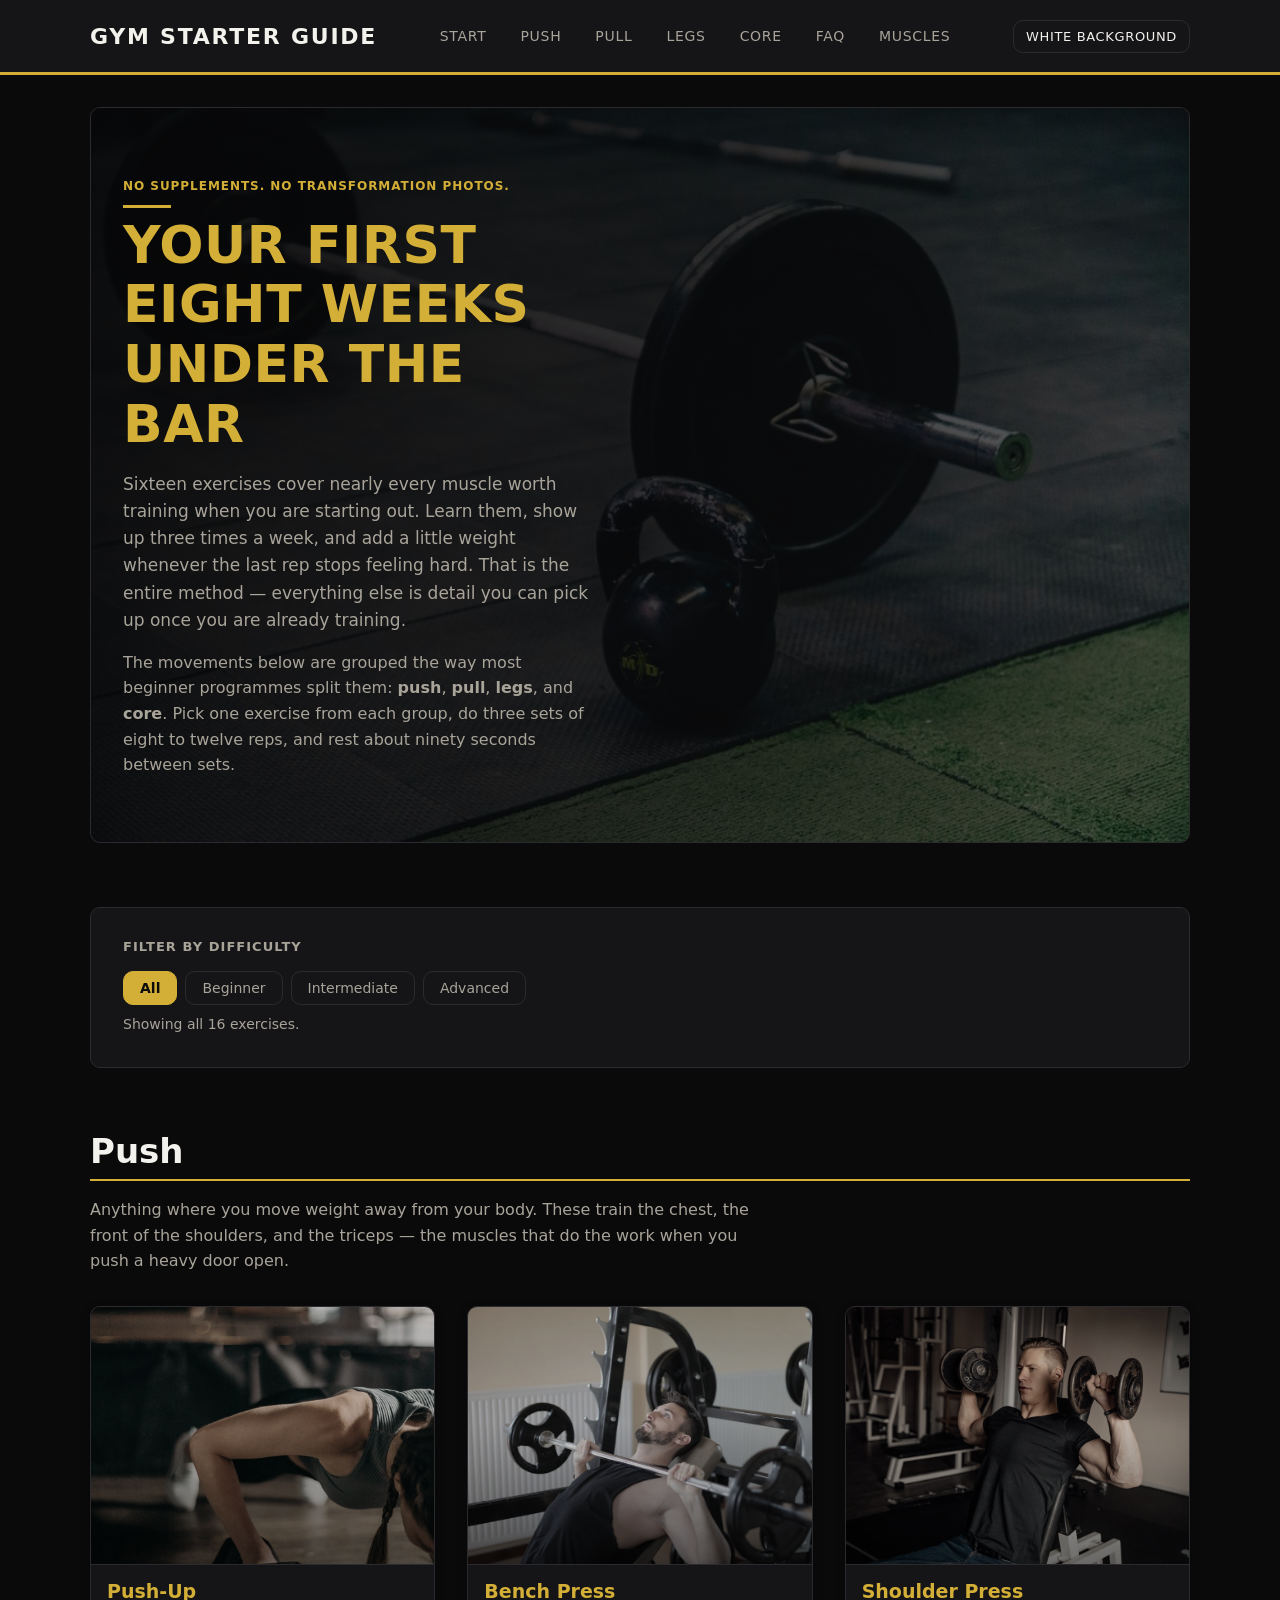
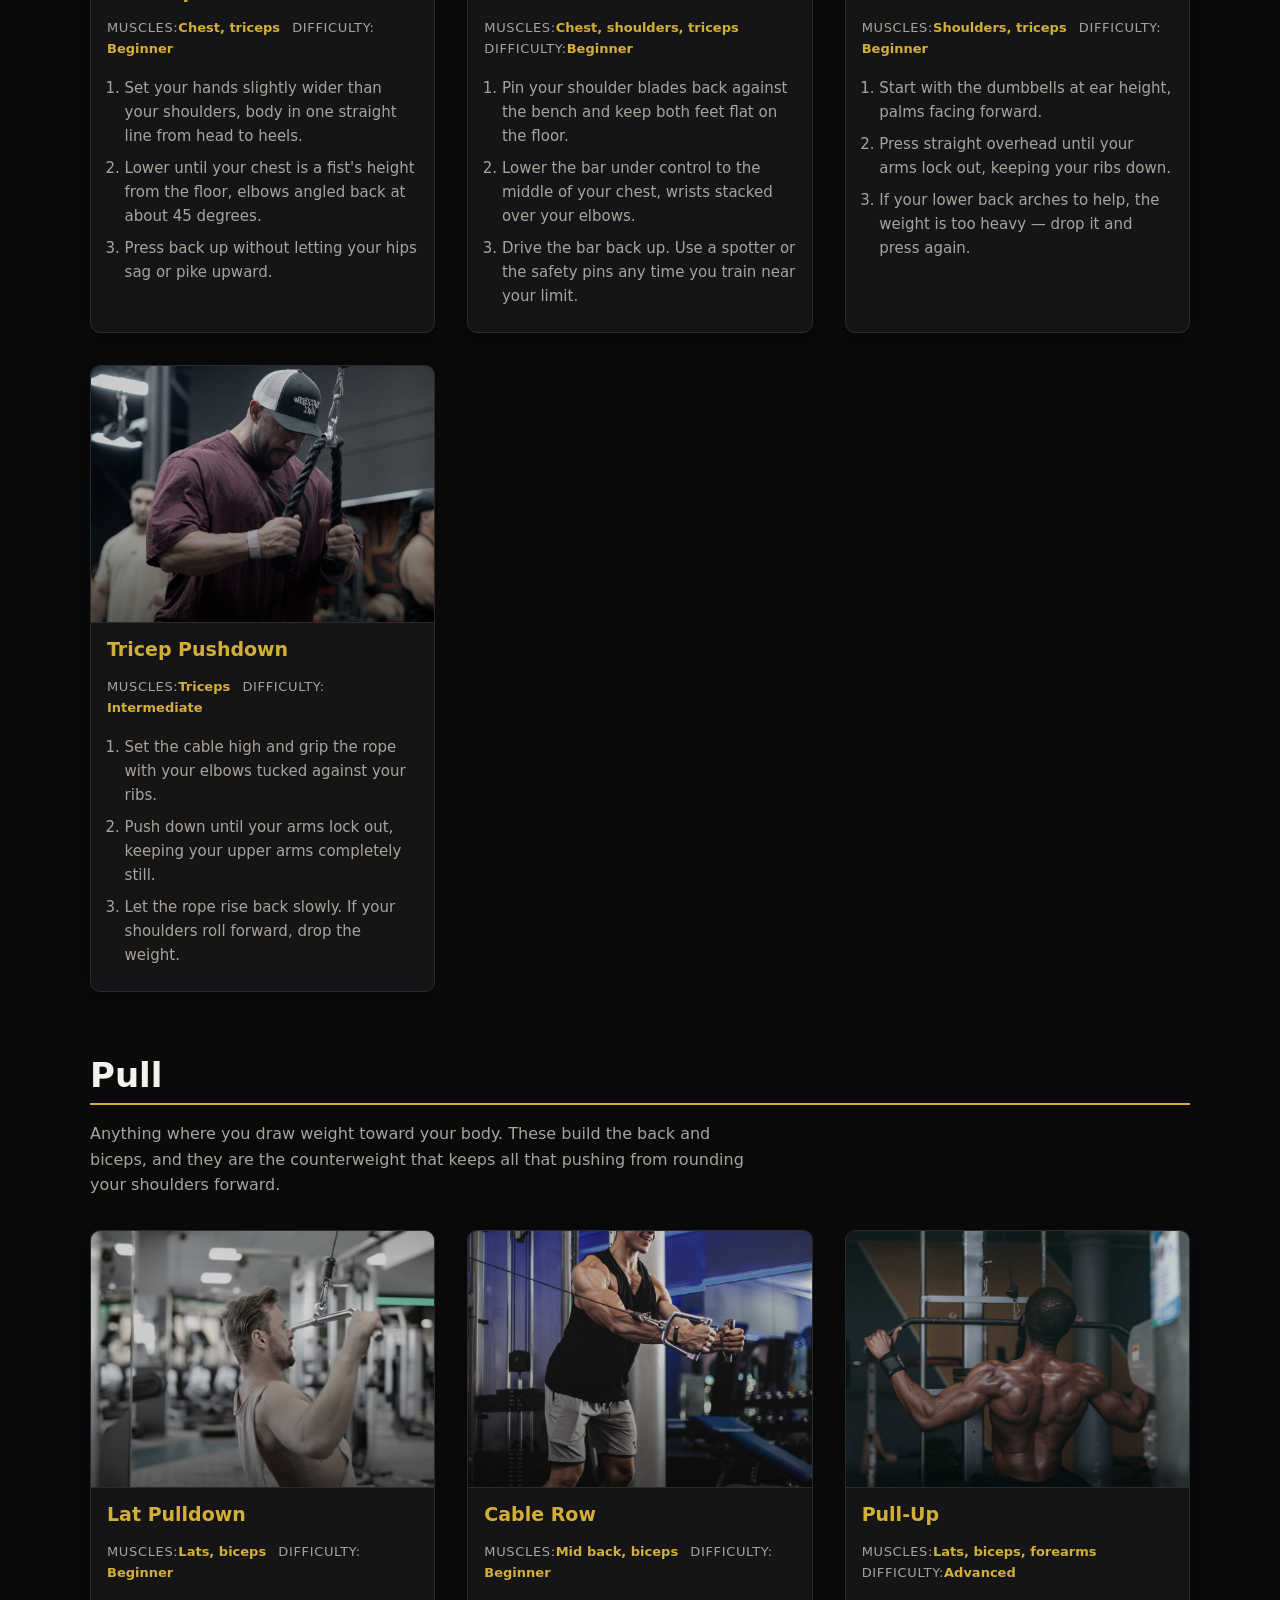
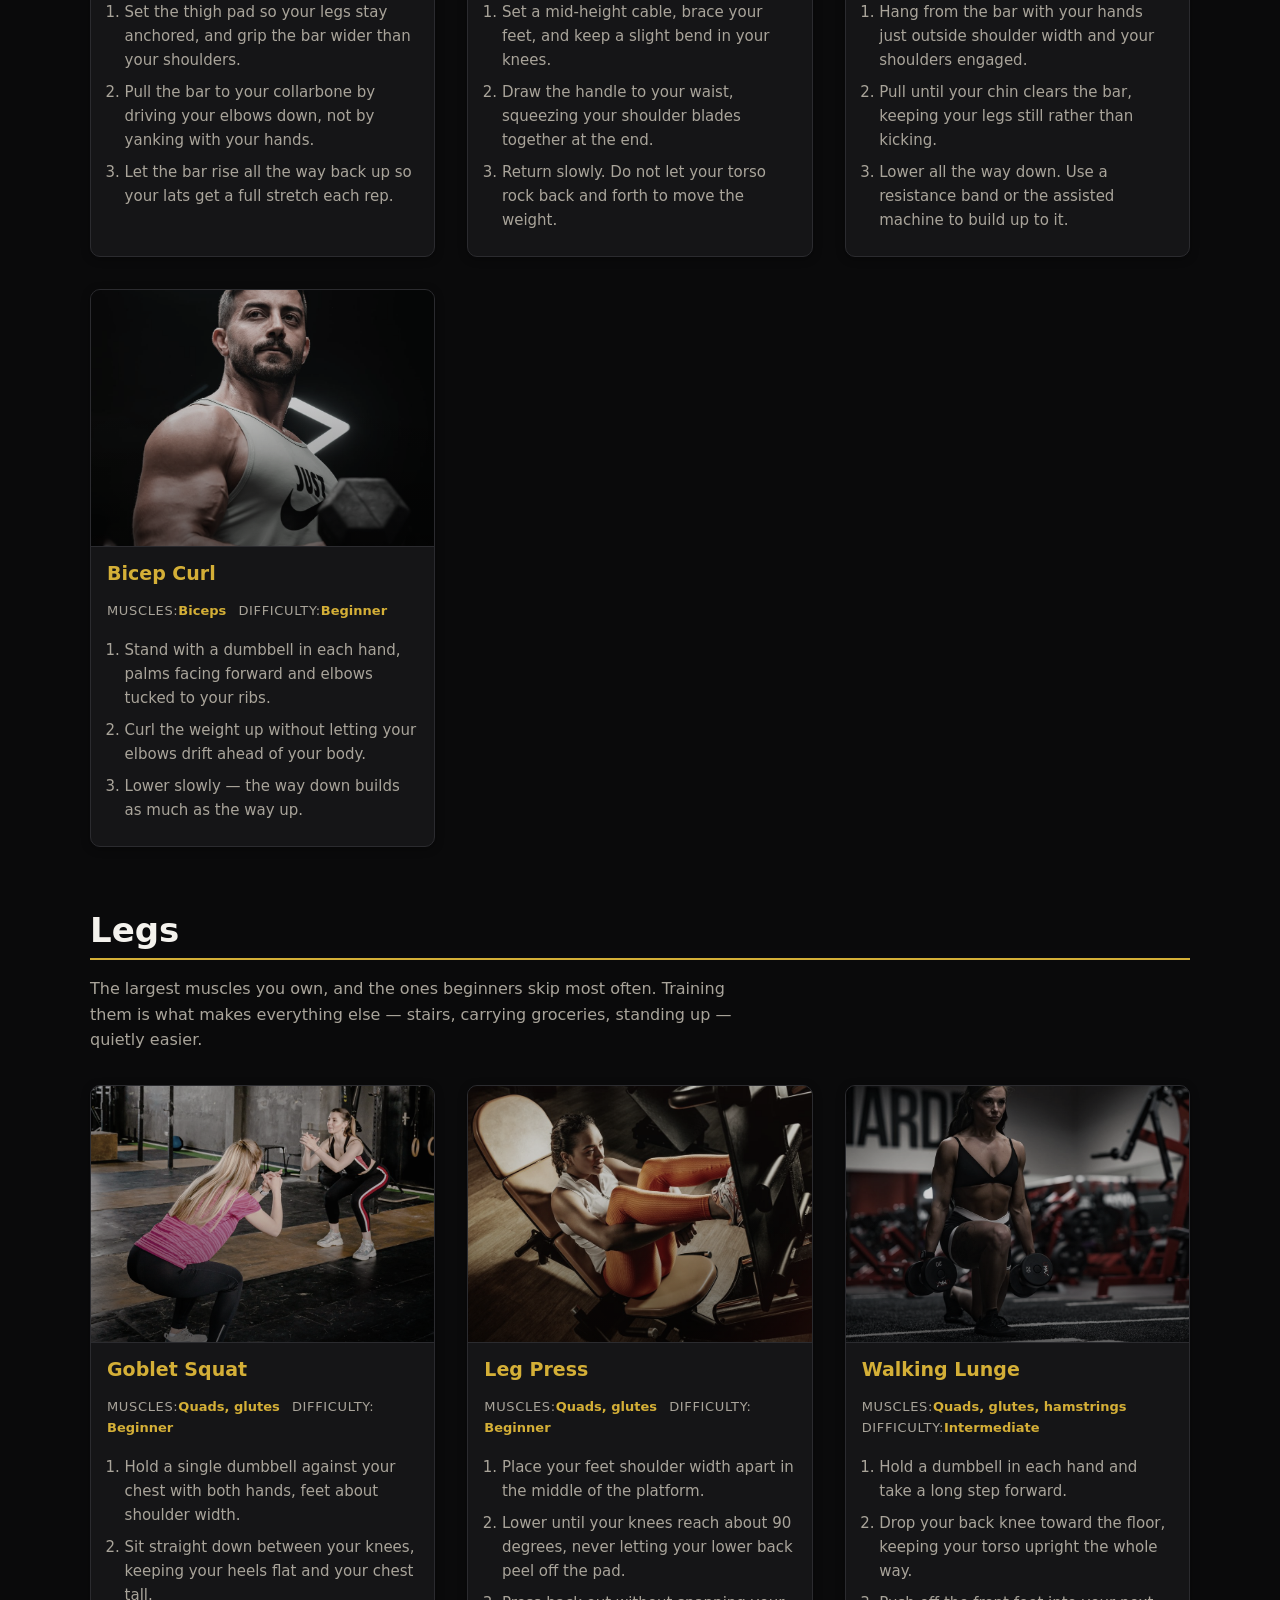
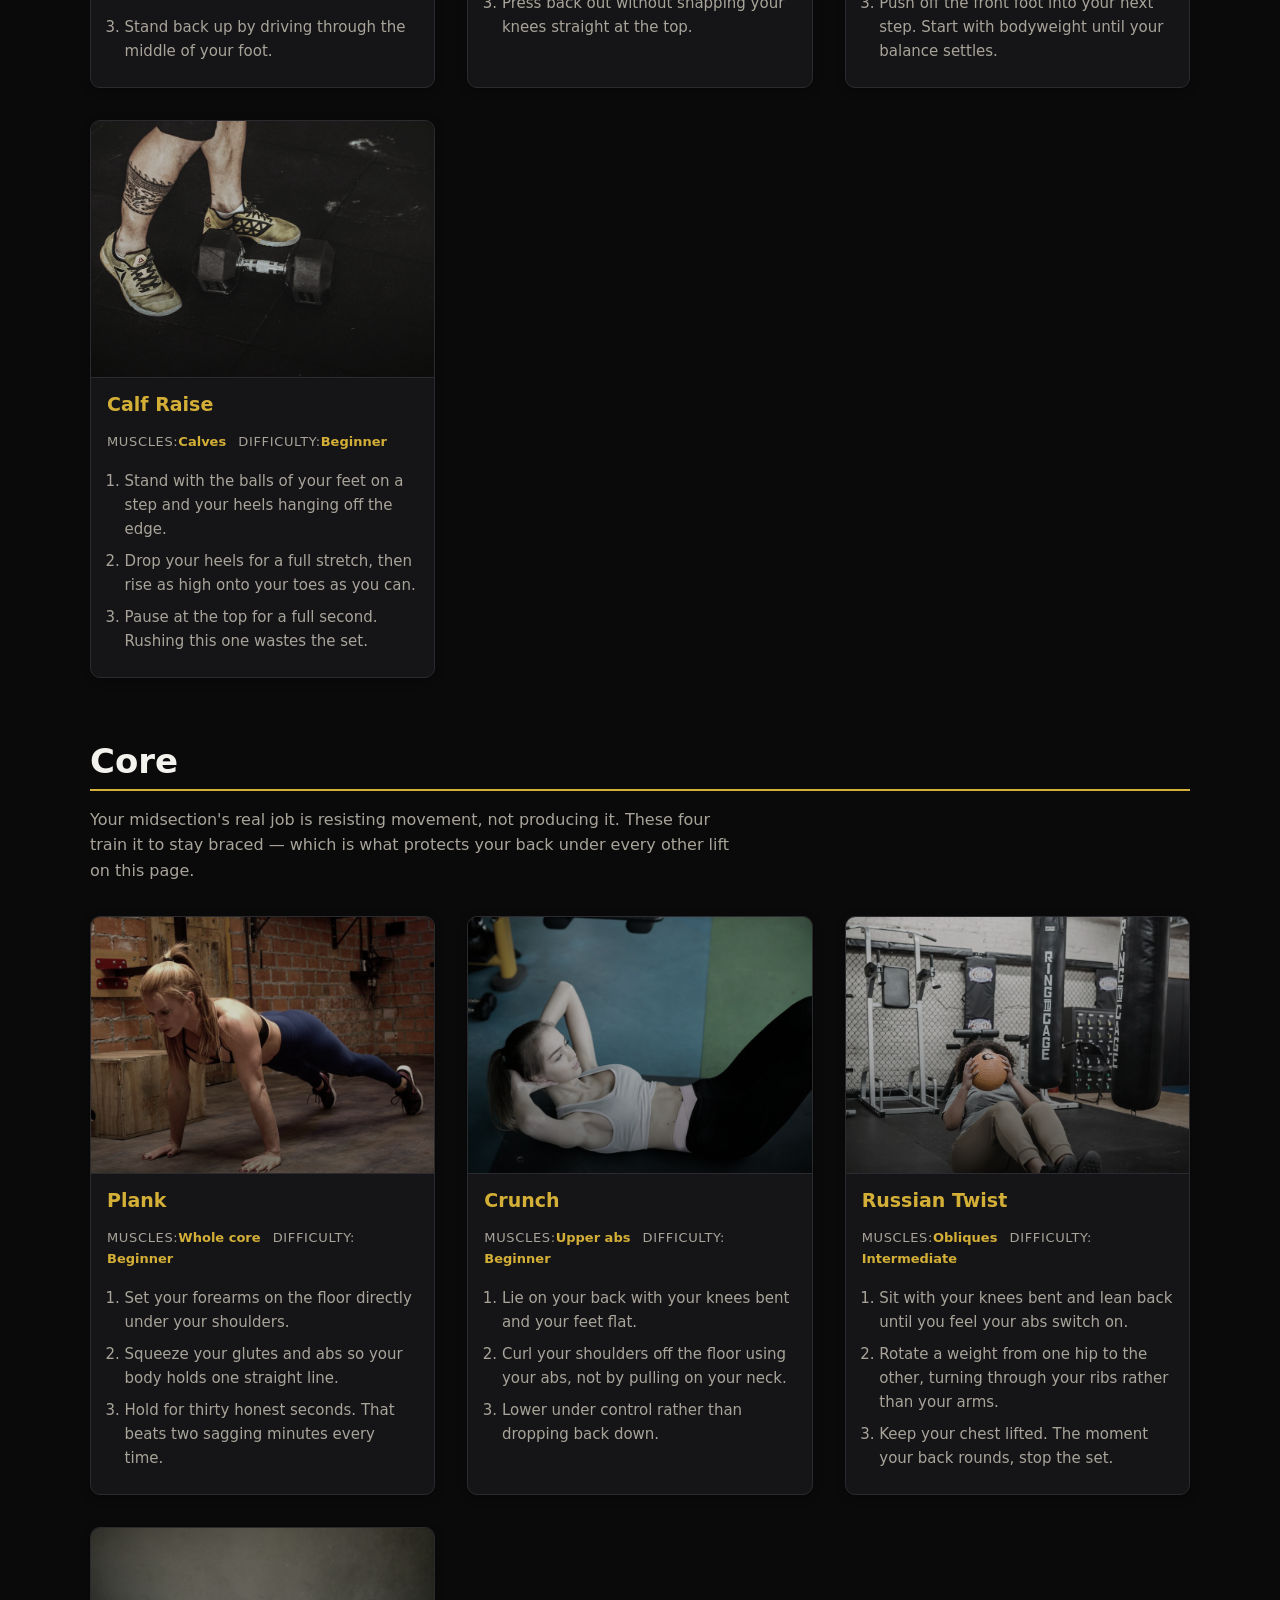
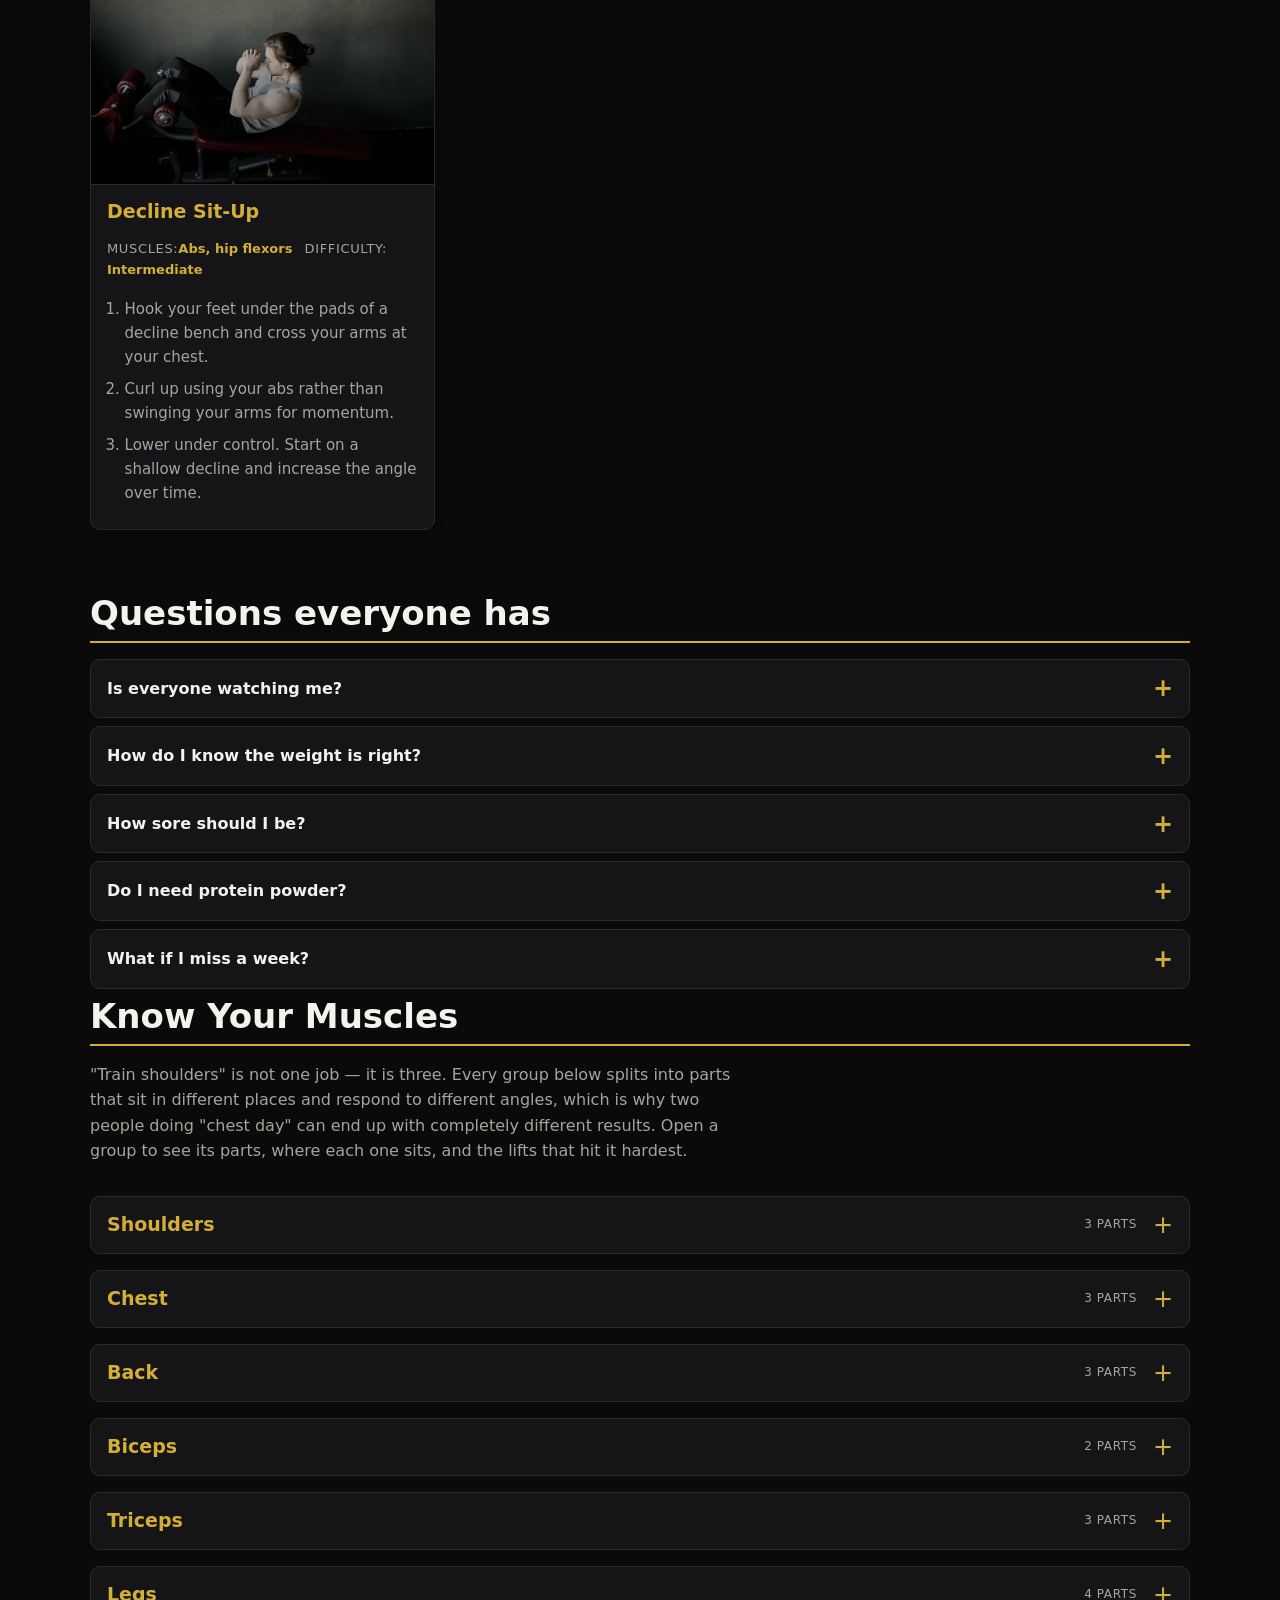
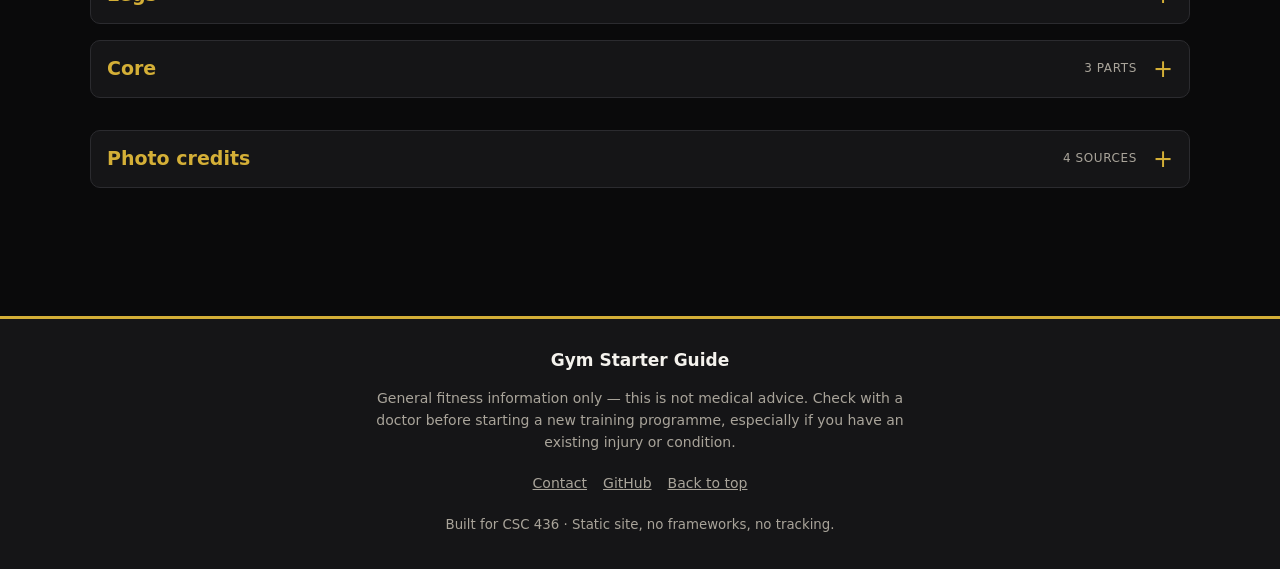
==== commit 2051147c: "replace the muscle diagrams with photographs of real lifters The stick-figure silhouettes showed whe" ====
--- a/index.html
+++ b/index.html
@@ -478,11 +478,19 @@
          page. <details>/<summary> is the browser's own disclosure widget, so
          this needs no JavaScript at all (same technique as the FAQ above).
 
-         DIAGRAMS: images/anatomy/*.svg are simple hand-built outlines — one
-         shared body silhouette with the relevant part filled in gold. They are
-         deliberately schematic, not photographs. To swap in proper anatomical
-         illustrations later, replace the file at the same path and keep the
-         200x150 (4:3) viewBox so the card frames stay aligned.
+         IMAGES: each card is a photograph of a real lifter with the muscle
+         outlined in gold by an inline <svg> laid over it. Five photographs
+         cover all twenty-one parts (images/anatomy/*.jpg) — a browser
+         downloads five files rather than twenty-one, and reusing one body per
+         region lets you compare where the parts sit relative to each other.
+
+         Every photo was cropped to exactly 4:3 and every overlay is drawn in
+         the same 800x600 coordinate space, which is what keeps the highlight
+         on the muscle at any screen size. To swap a photo, crop the
+         replacement to 4:3 and re-check the paths against it.
+
+         Photographers are credited at the foot of the section — the licences
+         require it. See also the "Photo credits" block below.
          ============================================================ -->
     <section id="muscle-breakdown" class="muscle-section reveal" aria-labelledby="muscle-breakdown-heading">
       <h2 id="muscle-breakdown-heading">Know Your Muscles</h2>
@@ -509,10 +517,18 @@
         <div class="card-grid">
 
           <article class="card muscle-card">
-            <div class="card-figure muscle-figure">
-              <img class="card-image muscle-diagram" src="images/anatomy/front-delt.svg"
-                   alt="Body outline seen from the front with the front of both shoulders highlighted"
-                   width="200" height="150" loading="lazy">
+            <!-- Photograph + gold highlight. The <svg> below shares the
+                 800x600 coordinate space the photo was cropped to, so the
+                 outlined area stays on the muscle at any card width. The
+                 fill is semi-transparent so the striations still show. -->
+            <div class="card-figure muscle-figure">
+              <img class="card-image muscle-photo" src="images/anatomy/front-torso.jpg"
+                   alt="Front view of a bodybuilder's torso, with the front of the shoulder outlined in gold"
+                   width="800" height="600" loading="lazy">
+              <svg class="muscle-overlay" viewBox="0 0 800 600" aria-hidden="true"
+                   preserveAspectRatio="xMidYMid slice">
+                <path d="M240,118 L300,140 L302,200 L262,210 L236,176 Z"/>
+              </svg>
             </div>
             <div class="card-body">
               <h4>Front Delt</h4>
@@ -530,10 +546,18 @@
           </article>
 
           <article class="card muscle-card">
-            <div class="card-figure muscle-figure">
-              <img class="card-image muscle-diagram" src="images/anatomy/side-delt.svg"
-                   alt="Body outline seen from the front with the outer cap of both shoulders highlighted"
-                   width="200" height="150" loading="lazy">
+            <!-- Photograph + gold highlight. The <svg> below shares the
+                 800x600 coordinate space the photo was cropped to, so the
+                 outlined area stays on the muscle at any card width. The
+                 fill is semi-transparent so the striations still show. -->
+            <div class="card-figure muscle-figure">
+              <img class="card-image muscle-photo" src="images/anatomy/front-torso.jpg"
+                   alt="Front view of a bodybuilder's torso, with the outer cap of the shoulder outlined in gold"
+                   width="800" height="600" loading="lazy">
+              <svg class="muscle-overlay" viewBox="0 0 800 600" aria-hidden="true"
+                   preserveAspectRatio="xMidYMid slice">
+                <path d="M172,140 L196,101 L233,108 L239,157 L214,192 L179,178 Z"/>
+              </svg>
             </div>
             <div class="card-body">
               <h4>Side Delt</h4>
@@ -551,10 +575,19 @@
           </article>
 
           <article class="card muscle-card">
-            <div class="card-figure muscle-figure">
-              <img class="card-image muscle-diagram" src="images/anatomy/rear-delt.svg"
-                   alt="Body outline seen from behind with the back of both shoulders highlighted"
-                   width="200" height="150" loading="lazy">
+            <!-- Photograph + gold highlight. The <svg> below shares the
+                 800x600 coordinate space the photo was cropped to, so the
+                 outlined area stays on the muscle at any card width. The
+                 fill is semi-transparent so the striations still show. -->
+            <div class="card-figure muscle-figure">
+              <img class="card-image muscle-photo" src="images/anatomy/back-arms.jpg"
+                   alt="Bodybuilder in a back double-biceps pose, with the back of both shoulders outlined in gold"
+                   width="800" height="600" loading="lazy">
+              <svg class="muscle-overlay" viewBox="0 0 800 600" aria-hidden="true"
+                   preserveAspectRatio="xMidYMid slice">
+                <path d="M500,240 L556,232 L572,274 L534,302 L500,288 Z"/>
+                <path d="M300,240 L244,232 L228,274 L266,302 L300,288 Z"/>
+              </svg>
             </div>
             <div class="card-body">
               <h4>Rear Delt</h4>
@@ -590,10 +623,18 @@
         <div class="card-grid">
 
           <article class="card muscle-card">
-            <div class="card-figure muscle-figure">
-              <img class="card-image muscle-diagram" src="images/anatomy/upper-chest.svg"
-                   alt="Body outline seen from the front with the top of the chest, just under the collarbone, highlighted"
-                   width="200" height="150" loading="lazy">
+            <!-- Photograph + gold highlight. The <svg> below shares the
+                 800x600 coordinate space the photo was cropped to, so the
+                 outlined area stays on the muscle at any card width. The
+                 fill is semi-transparent so the striations still show. -->
+            <div class="card-figure muscle-figure">
+              <img class="card-image muscle-photo" src="images/anatomy/front-torso.jpg"
+                   alt="Front view of a bodybuilder's torso, with the top of the chest just under the collarbone outlined in gold"
+                   width="800" height="600" loading="lazy">
+              <svg class="muscle-overlay" viewBox="0 0 800 600" aria-hidden="true"
+                   preserveAspectRatio="xMidYMid slice">
+                <path d="M250,182 L360,164 L474,180 L470,214 L360,200 L252,216 Z"/>
+              </svg>
             </div>
             <div class="card-body">
               <h4>Upper Chest</h4>
@@ -611,10 +652,18 @@
           </article>
 
           <article class="card muscle-card">
-            <div class="card-figure muscle-figure">
-              <img class="card-image muscle-diagram" src="images/anatomy/mid-chest.svg"
-                   alt="Body outline seen from the front with the middle of the chest highlighted"
-                   width="200" height="150" loading="lazy">
+            <!-- Photograph + gold highlight. The <svg> below shares the
+                 800x600 coordinate space the photo was cropped to, so the
+                 outlined area stays on the muscle at any card width. The
+                 fill is semi-transparent so the striations still show. -->
+            <div class="card-figure muscle-figure">
+              <img class="card-image muscle-photo" src="images/anatomy/front-torso.jpg"
+                   alt="Front view of a bodybuilder's torso, with the middle of the chest outlined in gold"
+                   width="800" height="600" loading="lazy">
+              <svg class="muscle-overlay" viewBox="0 0 800 600" aria-hidden="true"
+                   preserveAspectRatio="xMidYMid slice">
+                <path d="M252,222 L360,206 L476,220 L472,258 L360,246 L256,266 Z"/>
+              </svg>
             </div>
             <div class="card-body">
               <h4>Mid Chest</h4>
@@ -632,10 +681,18 @@
           </article>
 
           <article class="card muscle-card">
-            <div class="card-figure muscle-figure">
-              <img class="card-image muscle-diagram" src="images/anatomy/lower-chest.svg"
-                   alt="Body outline seen from the front with the bottom edge of the chest highlighted"
-                   width="200" height="150" loading="lazy">
+            <!-- Photograph + gold highlight. The <svg> below shares the
+                 800x600 coordinate space the photo was cropped to, so the
+                 outlined area stays on the muscle at any card width. The
+                 fill is semi-transparent so the striations still show. -->
+            <div class="card-figure muscle-figure">
+              <img class="card-image muscle-photo" src="images/anatomy/front-torso.jpg"
+                   alt="Front view of a bodybuilder's torso, with the bottom edge of the chest outlined in gold"
+                   width="800" height="600" loading="lazy">
+              <svg class="muscle-overlay" viewBox="0 0 800 600" aria-hidden="true"
+                   preserveAspectRatio="xMidYMid slice">
+                <path d="M256,272 L360,252 L474,264 L468,304 L358,296 L260,318 Z"/>
+              </svg>
             </div>
             <div class="card-body">
               <h4>Lower Chest</h4>
@@ -670,10 +727,19 @@
         <div class="card-grid">
 
           <article class="card muscle-card">
-            <div class="card-figure muscle-figure">
-              <img class="card-image muscle-diagram" src="images/anatomy/lats.svg"
-                   alt="Body outline seen from behind with the wide muscles down both sides of the back highlighted"
-                   width="200" height="150" loading="lazy">
+            <!-- Photograph + gold highlight. The <svg> below shares the
+                 800x600 coordinate space the photo was cropped to, so the
+                 outlined area stays on the muscle at any card width. The
+                 fill is semi-transparent so the striations still show. -->
+            <div class="card-figure muscle-figure">
+              <img class="card-image muscle-photo" src="images/anatomy/back-upper.jpg"
+                   alt="Back view of a bodybuilder, with the fan-shaped muscles down both sides of the back outlined in gold"
+                   width="800" height="600" loading="lazy">
+              <svg class="muscle-overlay" viewBox="0 0 800 600" aria-hidden="true"
+                   preserveAspectRatio="xMidYMid slice">
+                <path d="M250,135 L340,215 L350,340 L308,370 L262,290 L240,190 Z"/>
+                <path d="M565,130 L475,210 L465,340 L506,368 L553,288 L575,185 Z"/>
+              </svg>
             </div>
             <div class="card-body">
               <h4>Lats</h4>
@@ -691,10 +757,18 @@
           </article>
 
           <article class="card muscle-card">
-            <div class="card-figure muscle-figure">
-              <img class="card-image muscle-diagram" src="images/anatomy/traps.svg"
-                   alt="Body outline seen from behind with the diamond of muscle between the neck and shoulder blades highlighted"
-                   width="200" height="150" loading="lazy">
+            <!-- Photograph + gold highlight. The <svg> below shares the
+                 800x600 coordinate space the photo was cropped to, so the
+                 outlined area stays on the muscle at any card width. The
+                 fill is semi-transparent so the striations still show. -->
+            <div class="card-figure muscle-figure">
+              <img class="card-image muscle-photo" src="images/anatomy/back-upper.jpg"
+                   alt="Back view of a bodybuilder, with the diamond of muscle between the neck and shoulder blades outlined in gold"
+                   width="800" height="600" loading="lazy">
+              <svg class="muscle-overlay" viewBox="0 0 800 600" aria-hidden="true"
+                   preserveAspectRatio="xMidYMid slice">
+                <path d="M400,32 L470,58 L556,104 L516,168 L432,212 L400,222 L368,212 L284,168 L244,104 L330,58 Z"/>
+              </svg>
             </div>
             <div class="card-body">
               <h4>Traps</h4>
@@ -712,10 +786,18 @@
           </article>
 
           <article class="card muscle-card">
-            <div class="card-figure muscle-figure">
-              <img class="card-image muscle-diagram" src="images/anatomy/lower-back.svg"
-                   alt="Body outline seen from behind with the column of muscle above the hips highlighted"
-                   width="200" height="150" loading="lazy">
+            <!-- Photograph + gold highlight. The <svg> below shares the
+                 800x600 coordinate space the photo was cropped to, so the
+                 outlined area stays on the muscle at any card width. The
+                 fill is semi-transparent so the striations still show. -->
+            <div class="card-figure muscle-figure">
+              <img class="card-image muscle-photo" src="images/anatomy/back-upper.jpg"
+                   alt="Back view of a bodybuilder, with the columns of muscle either side of the lower spine outlined in gold"
+                   width="800" height="600" loading="lazy">
+              <svg class="muscle-overlay" viewBox="0 0 800 600" aria-hidden="true"
+                   preserveAspectRatio="xMidYMid slice">
+                <path d="M345,365 L470,363 L478,470 L338,472 Z"/>
+              </svg>
             </div>
             <div class="card-body">
               <h4>Lower Back</h4>
@@ -750,10 +832,18 @@
         <div class="card-grid">
 
           <article class="card muscle-card">
-            <div class="card-figure muscle-figure">
-              <img class="card-image muscle-diagram" src="images/anatomy/biceps-long-head.svg"
-                   alt="Body outline seen from the front with the outer strip of both upper arms highlighted"
-                   width="200" height="150" loading="lazy">
+            <!-- Photograph + gold highlight. The <svg> below shares the
+                 800x600 coordinate space the photo was cropped to, so the
+                 outlined area stays on the muscle at any card width. The
+                 fill is semi-transparent so the striations still show. -->
+            <div class="card-figure muscle-figure">
+              <img class="card-image muscle-photo" src="images/anatomy/back-arms.jpg"
+                   alt="Bodybuilder in a back double-biceps pose, with the outer half of the upper arm's biceps outlined in gold"
+                   width="800" height="600" loading="lazy">
+              <svg class="muscle-overlay" viewBox="0 0 800 600" aria-hidden="true"
+                   preserveAspectRatio="xMidYMid slice">
+                <path d="M606,222 L668,216 L672,246 L608,250 Z"/>
+              </svg>
             </div>
             <div class="card-body">
               <h4>Long Head</h4>
@@ -771,10 +861,18 @@
           </article>
 
           <article class="card muscle-card">
-            <div class="card-figure muscle-figure">
-              <img class="card-image muscle-diagram" src="images/anatomy/biceps-short-head.svg"
-                   alt="Body outline seen from the front with the inner strip of both upper arms highlighted"
-                   width="200" height="150" loading="lazy">
+            <!-- Photograph + gold highlight. The <svg> below shares the
+                 800x600 coordinate space the photo was cropped to, so the
+                 outlined area stays on the muscle at any card width. The
+                 fill is semi-transparent so the striations still show. -->
+            <div class="card-figure muscle-figure">
+              <img class="card-image muscle-photo" src="images/anatomy/back-arms.jpg"
+                   alt="Bodybuilder in a back double-biceps pose, with the inner half of the upper arm's biceps outlined in gold"
+                   width="800" height="600" loading="lazy">
+              <svg class="muscle-overlay" viewBox="0 0 800 600" aria-hidden="true"
+                   preserveAspectRatio="xMidYMid slice">
+                <path d="M545,236 L600,224 L604,252 L548,262 Z"/>
+              </svg>
             </div>
             <div class="card-body">
               <h4>Short Head</h4>
@@ -809,10 +907,18 @@
         <div class="card-grid">
 
           <article class="card muscle-card">
-            <div class="card-figure muscle-figure">
-              <img class="card-image muscle-diagram" src="images/anatomy/triceps-long-head.svg"
-                   alt="Body outline seen from behind with the inner strip of the back of both upper arms highlighted"
-                   width="200" height="150" loading="lazy">
+            <!-- Photograph + gold highlight. The <svg> below shares the
+                 800x600 coordinate space the photo was cropped to, so the
+                 outlined area stays on the muscle at any card width. The
+                 fill is semi-transparent so the striations still show. -->
+            <div class="card-figure muscle-figure">
+              <img class="card-image muscle-photo" src="images/anatomy/back-arms.jpg"
+                   alt="Bodybuilder in a back double-biceps pose, with the inner section of the triceps outlined in gold"
+                   width="800" height="600" loading="lazy">
+              <svg class="muscle-overlay" viewBox="0 0 800 600" aria-hidden="true"
+                   preserveAspectRatio="xMidYMid slice">
+                <path d="M534,266 L588,256 L594,296 L540,306 Z"/>
+              </svg>
             </div>
             <div class="card-body">
               <h4>Long Head</h4>
@@ -830,10 +936,18 @@
           </article>
 
           <article class="card muscle-card">
-            <div class="card-figure muscle-figure">
-              <img class="card-image muscle-diagram" src="images/anatomy/triceps-lateral-head.svg"
-                   alt="Body outline seen from behind with the outer strip of the back of both upper arms highlighted"
-                   width="200" height="150" loading="lazy">
+            <!-- Photograph + gold highlight. The <svg> below shares the
+                 800x600 coordinate space the photo was cropped to, so the
+                 outlined area stays on the muscle at any card width. The
+                 fill is semi-transparent so the striations still show. -->
+            <div class="card-figure muscle-figure">
+              <img class="card-image muscle-photo" src="images/anatomy/back-arms.jpg"
+                   alt="Bodybuilder in a back double-biceps pose, with the outer section of the triceps outlined in gold"
+                   width="800" height="600" loading="lazy">
+              <svg class="muscle-overlay" viewBox="0 0 800 600" aria-hidden="true"
+                   preserveAspectRatio="xMidYMid slice">
+                <path d="M596,252 L664,244 L670,280 L600,290 Z"/>
+              </svg>
             </div>
             <div class="card-body">
               <h4>Lateral Head</h4>
@@ -851,10 +965,18 @@
           </article>
 
           <article class="card muscle-card">
-            <div class="card-figure muscle-figure">
-              <img class="card-image muscle-diagram" src="images/anatomy/triceps-medial-head.svg"
-                   alt="Body outline seen from behind with the area just above both elbows highlighted"
-                   width="200" height="150" loading="lazy">
+            <!-- Photograph + gold highlight. The <svg> below shares the
+                 800x600 coordinate space the photo was cropped to, so the
+                 outlined area stays on the muscle at any card width. The
+                 fill is semi-transparent so the striations still show. -->
+            <div class="card-figure muscle-figure">
+              <img class="card-image muscle-photo" src="images/anatomy/back-arms.jpg"
+                   alt="Bodybuilder in a back double-biceps pose, with the lower triceps near the elbow outlined in gold"
+                   width="800" height="600" loading="lazy">
+              <svg class="muscle-overlay" viewBox="0 0 800 600" aria-hidden="true"
+                   preserveAspectRatio="xMidYMid slice">
+                <path d="M640,280 L692,268 L698,298 L646,308 Z"/>
+              </svg>
             </div>
             <div class="card-body">
               <h4>Medial Head</h4>
@@ -889,10 +1011,19 @@
         <div class="card-grid">
 
           <article class="card muscle-card">
-            <div class="card-figure muscle-figure">
-              <img class="card-image muscle-diagram" src="images/anatomy/quads.svg"
-                   alt="Body outline seen from the front with the front of both thighs highlighted"
-                   width="200" height="150" loading="lazy">
+            <!-- Photograph + gold highlight. The <svg> below shares the
+                 800x600 coordinate space the photo was cropped to, so the
+                 outlined area stays on the muscle at any card width. The
+                 fill is semi-transparent so the striations still show. -->
+            <div class="card-figure muscle-figure">
+              <img class="card-image muscle-photo" src="images/anatomy/front-legs.jpg"
+                   alt="Front view of a bodybuilder's legs, with the fronts of both thighs outlined in gold"
+                   width="800" height="600" loading="lazy">
+              <svg class="muscle-overlay" viewBox="0 0 800 600" aria-hidden="true"
+                   preserveAspectRatio="xMidYMid slice">
+                <path d="M195,55 L300,45 L292,270 L210,278 Z"/>
+                <path d="M352,50 L468,58 L452,288 L360,292 Z"/>
+              </svg>
             </div>
             <div class="card-body">
               <h4>Quads</h4>
@@ -910,10 +1041,19 @@
           </article>
 
           <article class="card muscle-card">
-            <div class="card-figure muscle-figure">
-              <img class="card-image muscle-diagram" src="images/anatomy/hamstrings.svg"
-                   alt="Body outline seen from behind with the back of both thighs highlighted"
-                   width="200" height="150" loading="lazy">
+            <!-- Photograph + gold highlight. The <svg> below shares the
+                 800x600 coordinate space the photo was cropped to, so the
+                 outlined area stays on the muscle at any card width. The
+                 fill is semi-transparent so the striations still show. -->
+            <div class="card-figure muscle-figure">
+              <img class="card-image muscle-photo" src="images/anatomy/back-legs.jpg"
+                   alt="Back view of a bodybuilder on stage, with the backs of both thighs outlined in gold"
+                   width="800" height="600" loading="lazy">
+              <svg class="muscle-overlay" viewBox="0 0 800 600" aria-hidden="true"
+                   preserveAspectRatio="xMidYMid slice">
+                <path d="M445,415 L515,412 L512,540 L452,538 Z"/>
+                <path d="M522,412 L598,415 L590,540 L528,540 Z"/>
+              </svg>
             </div>
             <div class="card-body">
               <h4>Hamstrings</h4>
@@ -931,10 +1071,19 @@
           </article>
 
           <article class="card muscle-card">
-            <div class="card-figure muscle-figure">
-              <img class="card-image muscle-diagram" src="images/anatomy/glutes.svg"
-                   alt="Body outline seen from behind with the hips and backside highlighted"
-                   width="200" height="150" loading="lazy">
+            <!-- Photograph + gold highlight. The <svg> below shares the
+                 800x600 coordinate space the photo was cropped to, so the
+                 outlined area stays on the muscle at any card width. The
+                 fill is semi-transparent so the striations still show. -->
+            <div class="card-figure muscle-figure">
+              <img class="card-image muscle-photo" src="images/anatomy/back-legs.jpg"
+                   alt="Back view of a bodybuilder on stage, with the muscles of the backside outlined in gold"
+                   width="800" height="600" loading="lazy">
+              <svg class="muscle-overlay" viewBox="0 0 800 600" aria-hidden="true"
+                   preserveAspectRatio="xMidYMid slice">
+                <path d="M443,335 L518,330 L520,410 L440,405 Z"/>
+                <path d="M522,330 L600,332 L600,408 L522,410 Z"/>
+              </svg>
             </div>
             <div class="card-body">
               <h4>Glutes</h4>
@@ -952,10 +1101,19 @@
           </article>
 
           <article class="card muscle-card">
-            <div class="card-figure muscle-figure">
-              <img class="card-image muscle-diagram" src="images/anatomy/calves.svg"
-                   alt="Body outline seen from behind with the back of both lower legs highlighted"
-                   width="200" height="150" loading="lazy">
+            <!-- Photograph + gold highlight. The <svg> below shares the
+                 800x600 coordinate space the photo was cropped to, so the
+                 outlined area stays on the muscle at any card width. The
+                 fill is semi-transparent so the striations still show. -->
+            <div class="card-figure muscle-figure">
+              <img class="card-image muscle-photo" src="images/anatomy/front-legs.jpg"
+                   alt="Front view of a bodybuilder's legs, with both calf muscles outlined in gold"
+                   width="800" height="600" loading="lazy">
+              <svg class="muscle-overlay" viewBox="0 0 800 600" aria-hidden="true"
+                   preserveAspectRatio="xMidYMid slice">
+                <path d="M196,320 L262,318 L255,430 L205,432 Z"/>
+                <path d="M356,330 L424,332 L416,440 L364,438 Z"/>
+              </svg>
             </div>
             <div class="card-body">
               <h4>Calves</h4>
@@ -991,10 +1149,18 @@
         <div class="card-grid">
 
           <article class="card muscle-card">
-            <div class="card-figure muscle-figure">
-              <img class="card-image muscle-diagram" src="images/anatomy/upper-abs.svg"
-                   alt="Body outline seen from the front with the stomach between the ribs and the navel highlighted"
-                   width="200" height="150" loading="lazy">
+            <!-- Photograph + gold highlight. The <svg> below shares the
+                 800x600 coordinate space the photo was cropped to, so the
+                 outlined area stays on the muscle at any card width. The
+                 fill is semi-transparent so the striations still show. -->
+            <div class="card-figure muscle-figure">
+              <img class="card-image muscle-photo" src="images/anatomy/front-torso.jpg"
+                   alt="Front view of a bodybuilder's torso, with the abdominal muscles above the navel outlined in gold"
+                   width="800" height="600" loading="lazy">
+              <svg class="muscle-overlay" viewBox="0 0 800 600" aria-hidden="true"
+                   preserveAspectRatio="xMidYMid slice">
+                <path d="M282,330 L400,315 L470,325 L466,415 L398,408 L284,420 Z"/>
+              </svg>
             </div>
             <div class="card-body">
               <h4>Upper Abs</h4>
@@ -1012,10 +1178,18 @@
           </article>
 
           <article class="card muscle-card">
-            <div class="card-figure muscle-figure">
-              <img class="card-image muscle-diagram" src="images/anatomy/lower-abs.svg"
-                   alt="Body outline seen from the front with the stomach below the navel highlighted"
-                   width="200" height="150" loading="lazy">
+            <!-- Photograph + gold highlight. The <svg> below shares the
+                 800x600 coordinate space the photo was cropped to, so the
+                 outlined area stays on the muscle at any card width. The
+                 fill is semi-transparent so the striations still show. -->
+            <div class="card-figure muscle-figure">
+              <img class="card-image muscle-photo" src="images/anatomy/front-torso.jpg"
+                   alt="Front view of a bodybuilder's torso, with the abdominal muscles below the navel outlined in gold"
+                   width="800" height="600" loading="lazy">
+              <svg class="muscle-overlay" viewBox="0 0 800 600" aria-hidden="true"
+                   preserveAspectRatio="xMidYMid slice">
+                <path d="M288,428 L398,418 L466,425 L462,515 L396,522 L292,512 Z"/>
+              </svg>
             </div>
             <div class="card-body">
               <h4>Lower Abs</h4>
@@ -1033,10 +1207,19 @@
           </article>
 
           <article class="card muscle-card">
-            <div class="card-figure muscle-figure">
-              <img class="card-image muscle-diagram" src="images/anatomy/obliques.svg"
-                   alt="Body outline seen from the front with the muscles down both sides of the waist highlighted"
-                   width="200" height="150" loading="lazy">
+            <!-- Photograph + gold highlight. The <svg> below shares the
+                 800x600 coordinate space the photo was cropped to, so the
+                 outlined area stays on the muscle at any card width. The
+                 fill is semi-transparent so the striations still show. -->
+            <div class="card-figure muscle-figure">
+              <img class="card-image muscle-photo" src="images/anatomy/front-torso.jpg"
+                   alt="Front view of a bodybuilder's torso, with the muscles down both sides of the waist outlined in gold"
+                   width="800" height="600" loading="lazy">
+              <svg class="muscle-overlay" viewBox="0 0 800 600" aria-hidden="true"
+                   preserveAspectRatio="xMidYMid slice">
+                <path d="M236,338 L272,332 L276,498 L242,490 Z"/>
+                <path d="M472,322 L516,314 L518,462 L476,470 Z"/>
+              </svg>
             </div>
             <div class="card-body">
               <h4>Obliques</h4>
@@ -1054,6 +1237,47 @@
           </article>
 
         </div>
+      </details>
+
+      <!-- ---------- PHOTO CREDITS ----------
+           Not optional. Two of these photographs are Creative Commons
+           BY-SA, which grants the right to reuse and adapt them only on
+           condition that the photographer is named and the licence linked.
+           Drawing an overlay on top makes each card an adapted work, so the
+           credit belongs on the page that shows it, not buried in a README.
+           ------------------------------------------------------------- -->
+      <details class="muscle-group muscle-credits">
+        <summary class="muscle-summary">
+          <h3 id="mb-credits-heading">Photo credits</h3>
+          <span class="muscle-count">4 sources</span>
+        </summary>
+
+        <p class="muscle-note">
+          The anatomy photographs are reused under the licences below. Muscle outlines added
+          for this guide.
+        </p>
+
+        <ul class="card-steps muscle-exercises">
+          <li>
+            Front torso and legs — Cem Erkara, by FoPen,
+            <a href="https://creativecommons.org/licenses/by-sa/3.0/">CC BY-SA 3.0</a>,
+            via Wikimedia Commons.
+          </li>
+          <li>
+            Upper back — Andrew James Robert Howarth,
+            <a href="https://creativecommons.org/licenses/by-sa/4.0/">CC BY-SA 4.0</a>,
+            via Wikimedia Commons.
+          </li>
+          <li>
+            Back double-biceps — Airman Halley Burgess, 131st Bomb Wing,
+            U.S. Air Force. Public domain.
+          </li>
+          <li>
+            Rear stage pose — Ilgar Jafarov,
+            <a href="https://creativecommons.org/licenses/by-sa/4.0/">CC BY-SA 4.0</a>,
+            via Wikimedia Commons.
+          </li>
+        </ul>
       </details>
 
     </section>
--- a/styles.css
+++ b/styles.css
@@ -1032,25 +1032,55 @@
    auto-fit/minmax grid from block 10 lays them out with no new rules at all.
    -------------------------------------------------------------------------- */
 
-/* .card-figure was built for photographs: it crops them to fill a 4:3 frame,
-   desaturates them, zooms on hover, and lays a dark gradient over the bottom.
-   All four would damage a labelled diagram, so they are switched off here. */
+/* The frame keeps .card-figure's 4:3 ratio, which is deliberate: every
+   anatomy photo was cropped to exactly 4:3, so the frame never crops one and
+   the gold overlay can never drift off the muscle it is marking. */
 .muscle-figure {
   background-color: var(--color-bg);
+  position: relative;               /* the overlay below is positioned to this */
 }
 .muscle-figure::after {
-  display: none;                    /* no gradient scrim over a diagram */
-}
-
-/* "contain" fits the whole drawing inside the frame instead of cropping it. */
-.muscle-diagram {
-  object-fit: contain;
-  padding: var(--space-xs);
+  display: none;                    /* no gradient scrim over a marked-up photo */
+}
+
+/* .card-image dims and desaturates the exercise photos so the heading beneath
+   stays readable. An anatomy photo is the lesson, not a backdrop, so it is
+   shown at full strength — you cannot see striations through a 0.55 filter. */
+.muscle-photo {
   filter: none;
 }
-.card:hover .muscle-diagram {
-  transform: none;                  /* the photo zoom would cut off the label */
+
+/* The hover zoom is switched off here, and this one is not cosmetic: scaling
+   the photo but not the overlay would slide the gold highlight off the
+   muscle. Both must stay still. */
+.card:hover .muscle-photo {
+  transform: none;
   filter: none;
+}
+
+/* THE GOLD HIGHLIGHT.
+   The SVG is stretched over the photo and shares its 800x600 coordinate
+   space, so a path drawn at (400,300) always lands on the same freckle.
+   "slice" is the SVG spelling of object-fit: cover — matching the <img> —
+   which keeps the two locked together if the frame is ever a different
+   shape from the photo. */
+.muscle-overlay {
+  position: absolute;
+  inset: 0;
+  width: 100%;
+  height: 100%;
+  pointer-events: none;             /* clicks pass through to the card */
+}
+
+/* Fill is translucent on purpose: a solid block would hide the very muscle
+   separation the photo is here to show. The outline does the pointing. */
+.muscle-overlay path {
+  fill: var(--color-accent);
+  fill-opacity: 0.28;
+  stroke: var(--color-accent);
+  stroke-width: 3;
+  stroke-opacity: 0.95;
+  stroke-linejoin: round;
 }
 
 /* h4 is new to this page. It is matched to the h3 style, one step smaller. */
@@ -1087,3 +1117,22 @@
 .muscle-exercises li::marker {
   color: var(--color-accent);
 }
+
+
+/* --------------------------------------------------------------------------
+   18c. PHOTO CREDITS
+   The licence on two of the photographs requires naming the photographer, so
+   this row is a requirement rather than a decoration. It reuses the same
+   <details> styling as the muscle groups and simply sits last.
+   -------------------------------------------------------------------------- */
+.muscle-credits {
+  margin-top: var(--space-md);
+}
+
+/* Links inherit the muted list colour otherwise, which would hide them. */
+.muscle-credits a {
+  color: var(--color-accent);
+}
+.muscle-credits a:hover {
+  color: var(--color-accent-dim);
+}
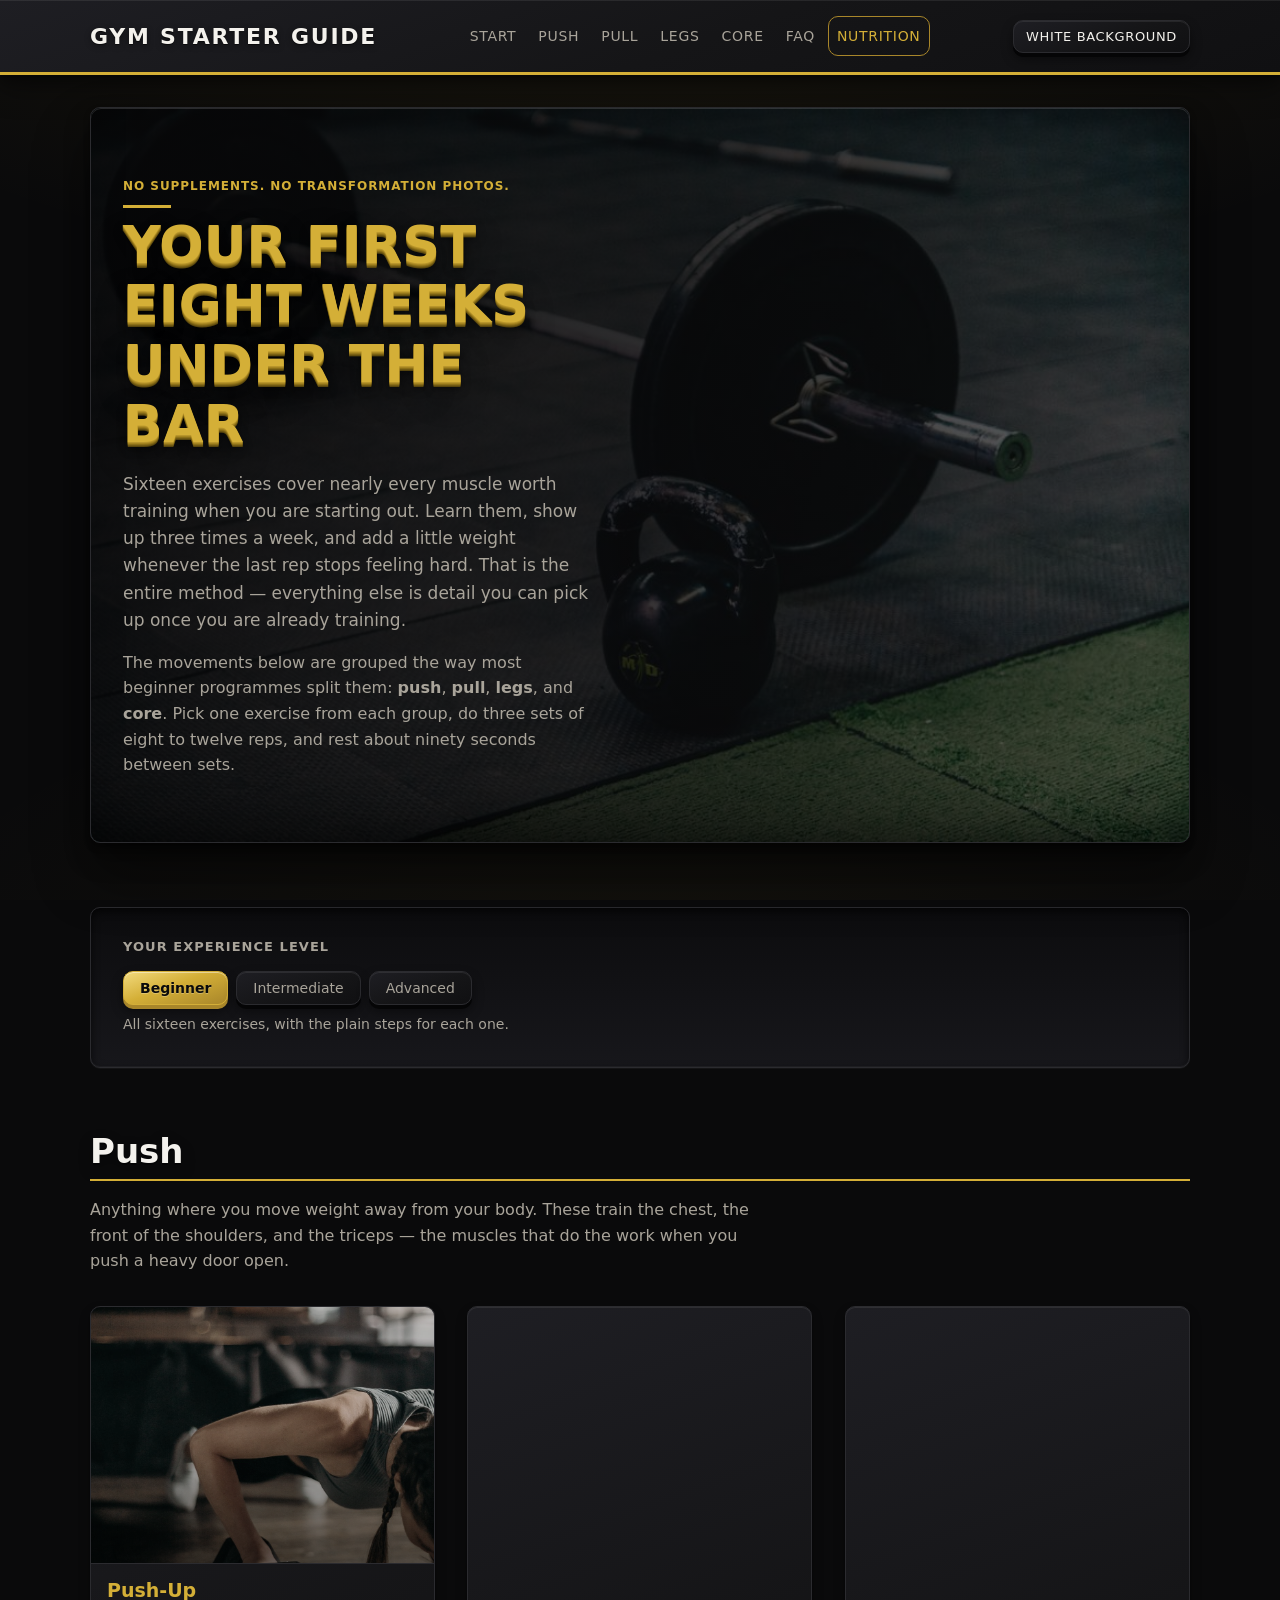
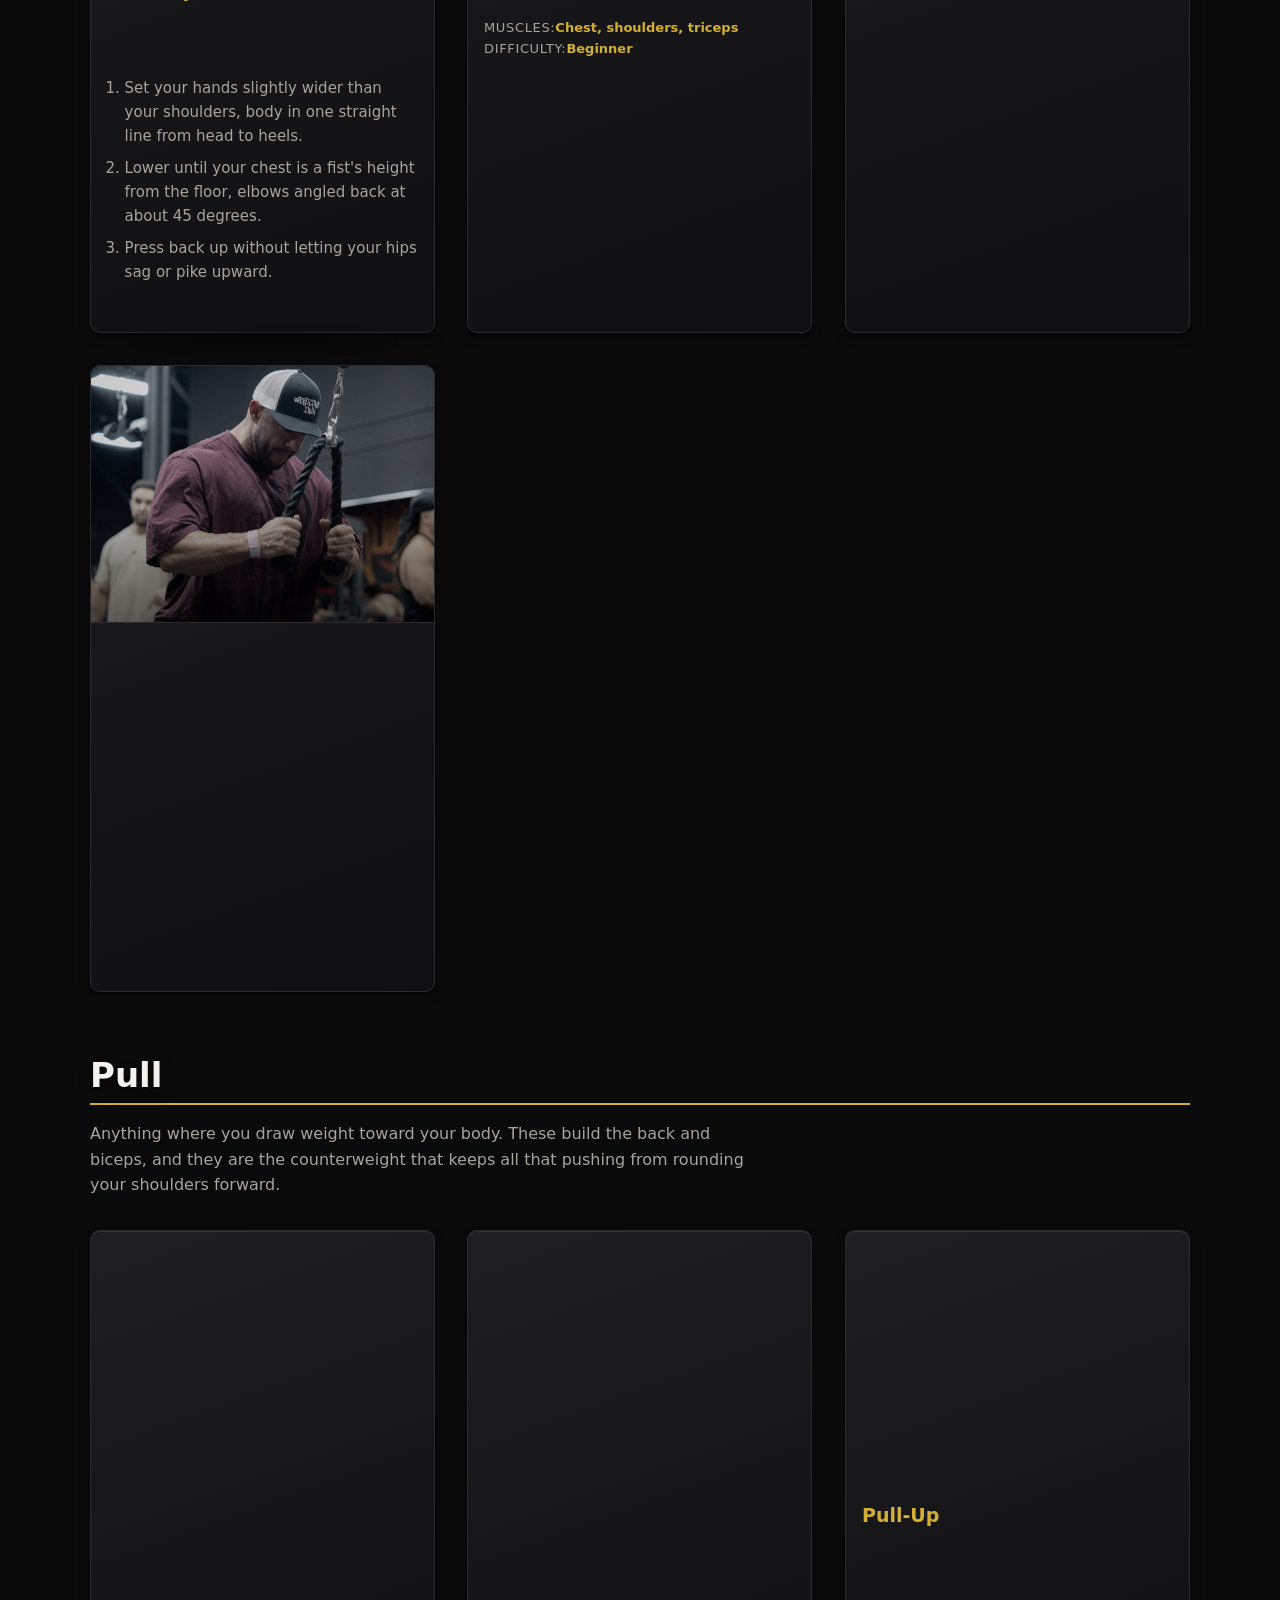
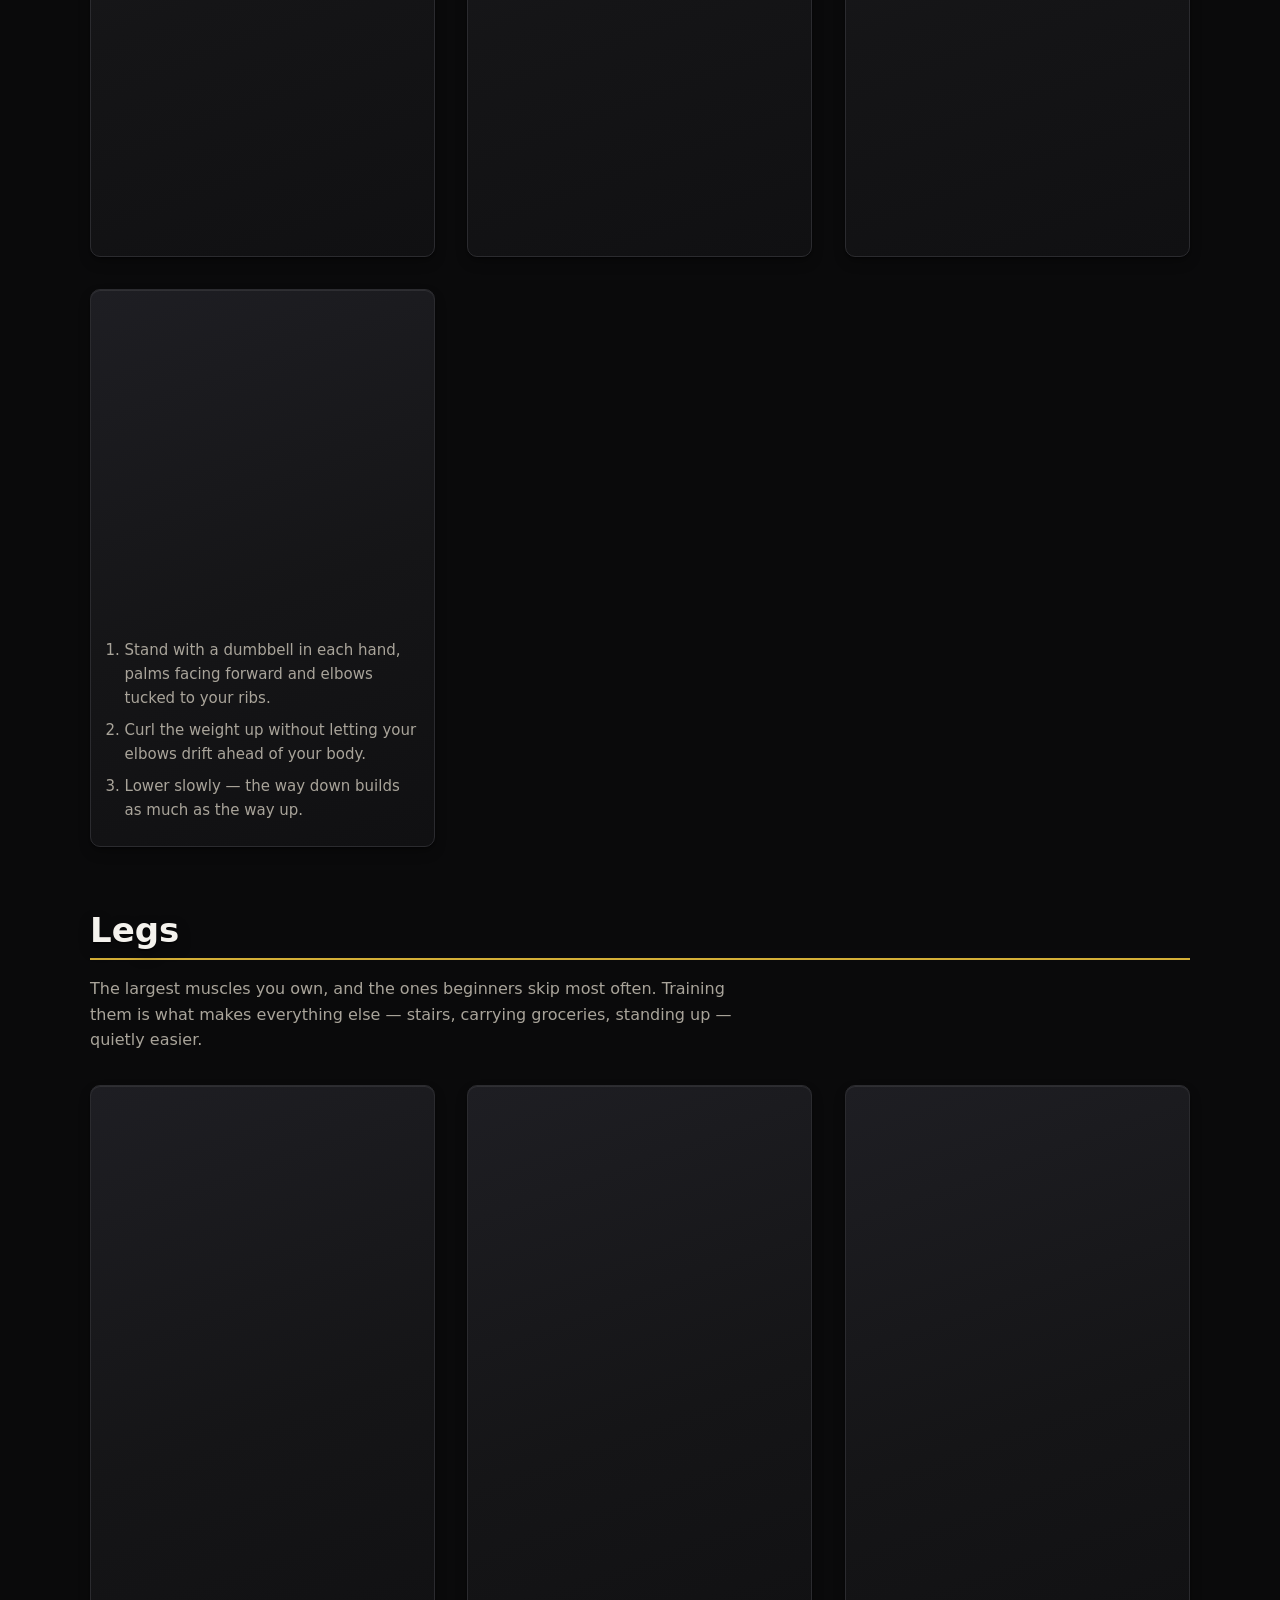
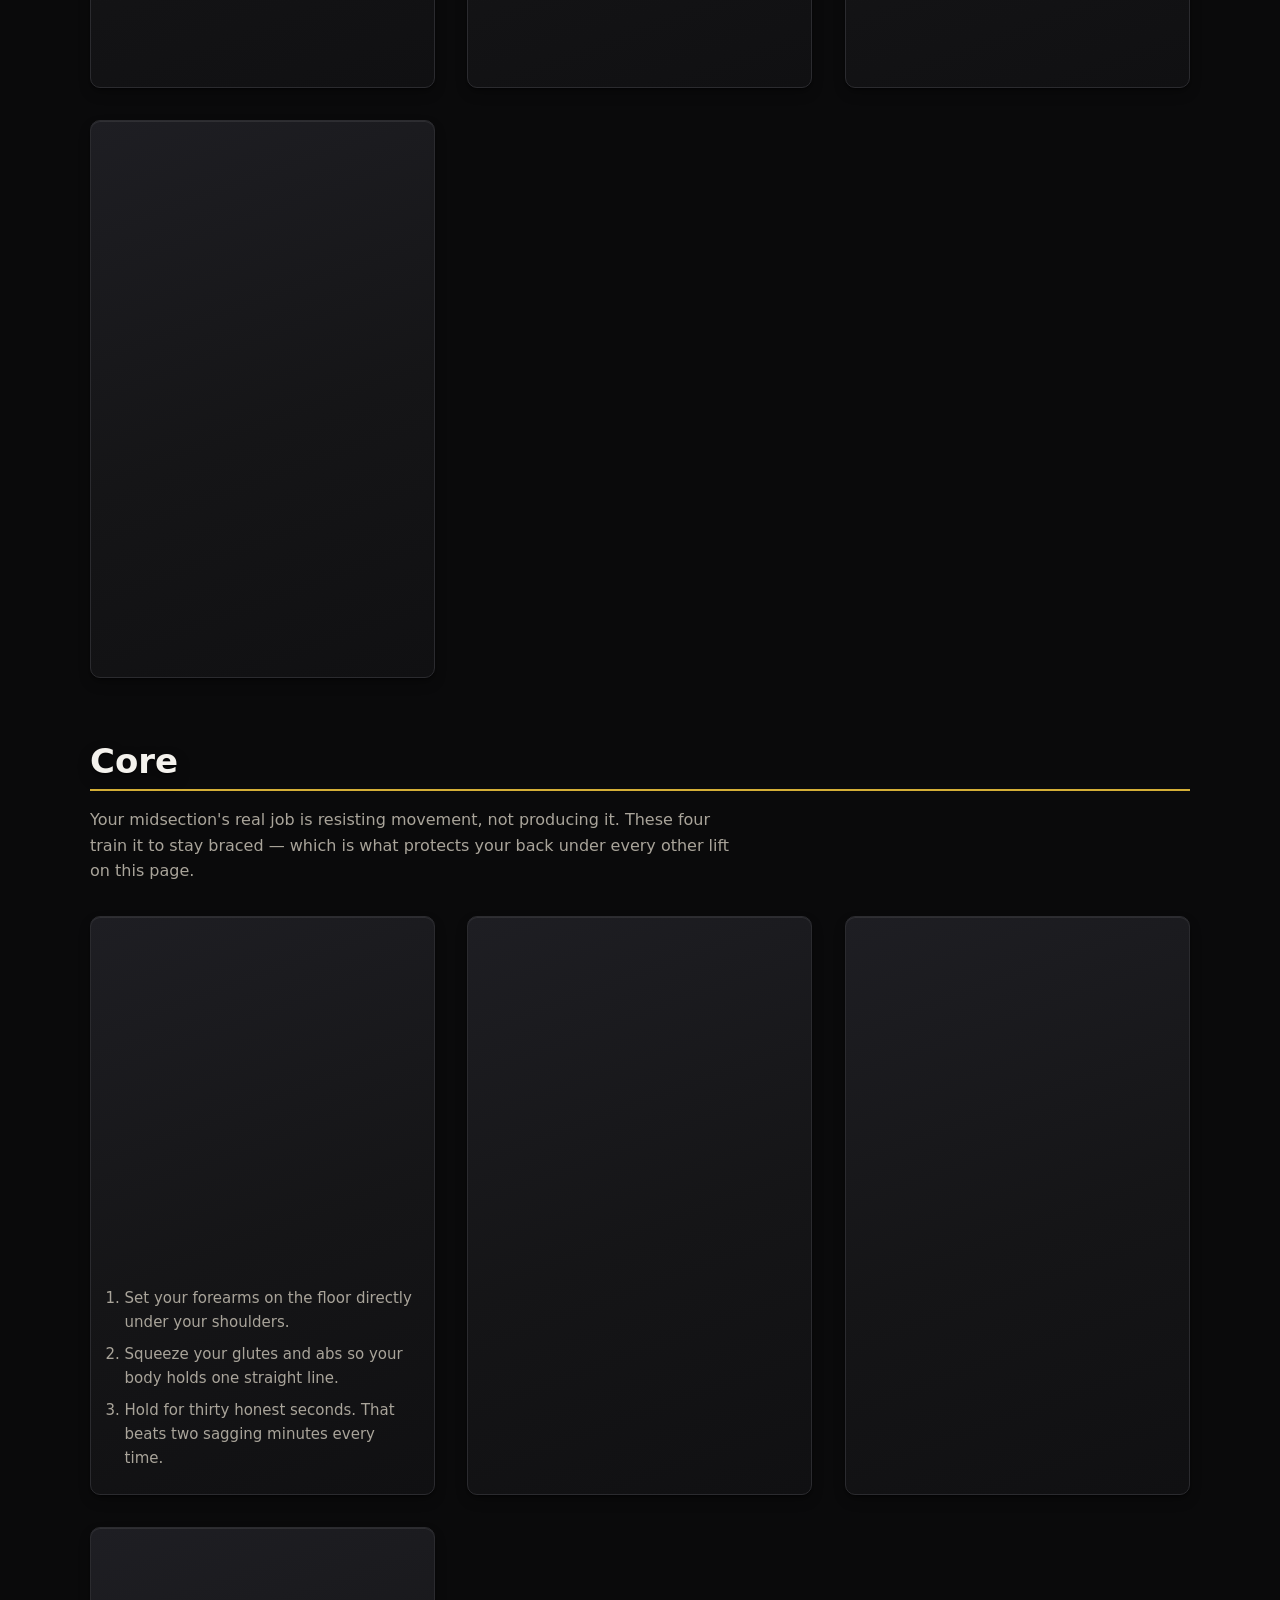
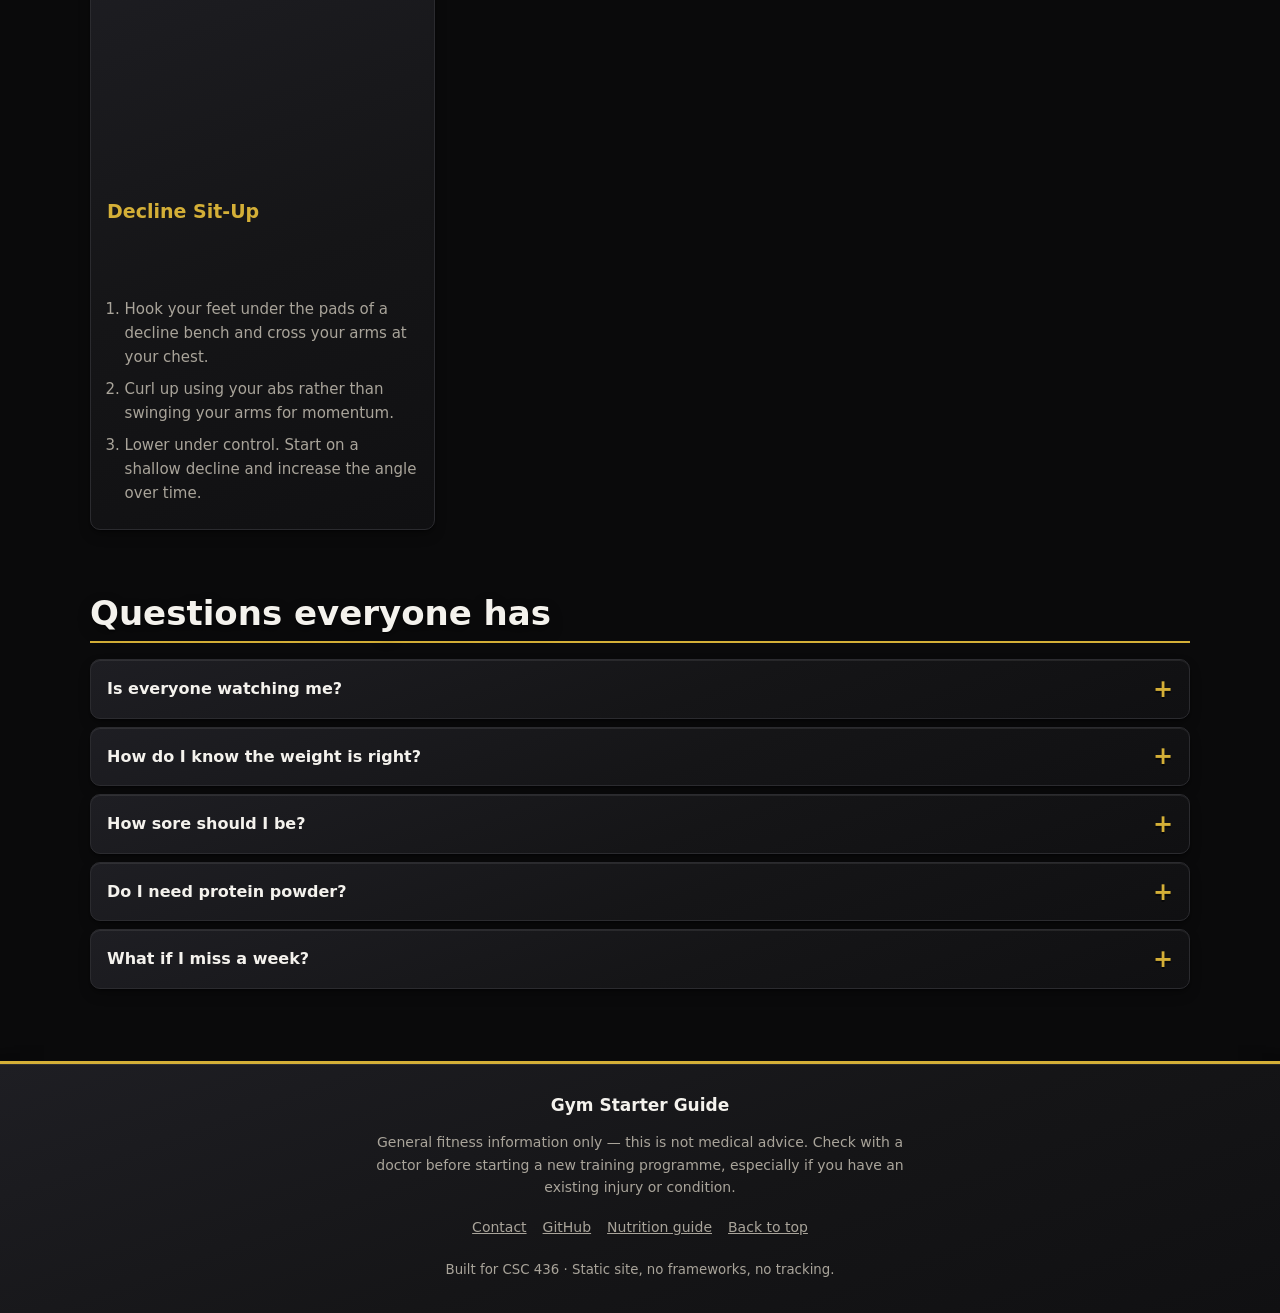
==== commit 3c953cea: "add nutrition and recovery page, experience-level tips, and 3d card effects" ====
--- a/index.html
+++ b/index.html
@@ -37,7 +37,7 @@
           <li><a href="#legs">Legs</a></li>
           <li><a href="#core">Core</a></li>
           <li><a href="#faq">FAQ</a></li>
-          <li><a href="#muscle-breakdown">Muscles</a></li>
+          <li><a class="nav-page" href="nutrition.html">Nutrition</a></li>
         </ul>
       </nav>
 
@@ -73,17 +73,19 @@
     </section>
 
     <!-- ============================================================
-         FILTER CONTROLS — drive the JavaScript difficulty filter
+         EXPERIENCE LEVEL — drives the JavaScript tip toggle.
+         This deliberately never hides an exercise. Every visitor sees all
+         sixteen movements; picking a level layers extra coaching notes onto
+         each card instead of taking anything away.
          ============================================================ -->
     <section id="filter" class="filter-bar" aria-labelledby="filter-heading">
-      <h2 id="filter-heading" class="filter-heading">Filter by difficulty</h2>
-      <div class="filter-buttons" role="group" aria-label="Filter exercises by difficulty">
-        <button type="button" class="filter-btn is-active" data-level="all" aria-pressed="true">All</button>
-        <button type="button" class="filter-btn" data-level="beginner" aria-pressed="false">Beginner</button>
+      <h2 id="filter-heading" class="filter-heading">Your experience level</h2>
+      <div class="filter-buttons" role="group" aria-label="Choose your experience level">
+        <button type="button" class="filter-btn is-active" data-level="beginner" aria-pressed="true">Beginner</button>
         <button type="button" class="filter-btn" data-level="intermediate" aria-pressed="false">Intermediate</button>
         <button type="button" class="filter-btn" data-level="advanced" aria-pressed="false">Advanced</button>
       </div>
-      <p id="filter-status" class="filter-status" role="status" aria-live="polite">Showing all 16 exercises.</p>
+      <p id="filter-status" class="filter-status" role="status" aria-live="polite">All sixteen exercises, with the plain steps for each one.</p>
     </section>
 
     <!-- ============================================================
@@ -113,6 +115,19 @@
               <li>Lower until your chest is a fist's height from the floor, elbows angled back at about 45 degrees.</li>
               <li>Press back up without letting your hips sag or pike upward.</li>
             </ol>
+            <div class="card-tips" hidden>
+              <h4 class="card-tips-heading">Taking it further</h4>
+              <ul class="tip-list">
+                <li class="tip" data-tip="intermediate">
+                  <span class="tip-tag">Intermediate</span>
+                  <span class="tip-text">Once fifteen clean reps feel easy, do not just add reps — slow the lowering to a three-count and pause an inch off the floor.</span>
+                </li>
+                <li class="tip" data-tip="advanced">
+                  <span class="tip-tag">Advanced</span>
+                  <span class="tip-text">Add load: feet on a bench, or a plate on your upper back, going up in the smallest increment you have. Deficit push-ups off dumbbells buy you extra range.</span>
+                </li>
+              </ul>
+            </div>
           </div>
         </article>
 
@@ -131,6 +146,19 @@
               <li>Lower the bar under control to the middle of your chest, wrists stacked over your elbows.</li>
               <li>Drive the bar back up. Use a spotter or the safety pins any time you train near your limit.</li>
             </ol>
+            <div class="card-tips" hidden>
+              <h4 class="card-tips-heading">Taking it further</h4>
+              <ul class="tip-list">
+                <li class="tip" data-tip="intermediate">
+                  <span class="tip-tag">Intermediate</span>
+                  <span class="tip-text">Progressive overload: add the smallest plates you have — 2.5&nbsp;kg total — only after you hit the top of your rep range on every set.</span>
+                </li>
+                <li class="tip" data-tip="advanced">
+                  <span class="tip-tag">Advanced</span>
+                  <span class="tip-text">Pause a full second on the chest to kill the bounce, or run a heavy top set of three to five reps and then a back-off set of eight to ten.</span>
+                </li>
+              </ul>
+            </div>
           </div>
         </article>
 
@@ -149,6 +177,19 @@
               <li>Press straight overhead until your arms lock out, keeping your ribs down.</li>
               <li>If your lower back arches to help, the weight is too heavy — drop it and press again.</li>
             </ol>
+            <div class="card-tips" hidden>
+              <h4 class="card-tips-heading">Taking it further</h4>
+              <ul class="tip-list">
+                <li class="tip" data-tip="intermediate">
+                  <span class="tip-tag">Intermediate</span>
+                  <span class="tip-text">Overload here is slow. Expect to sit on the same dumbbells for weeks, and jump by one to two kilos when you do move.</span>
+                </li>
+                <li class="tip" data-tip="advanced">
+                  <span class="tip-tag">Advanced</span>
+                  <span class="tip-text">Do not grind these to failure — the shoulder joint pays for it. Stop a rep short and add a set instead of chasing the last one.</span>
+                </li>
+              </ul>
+            </div>
           </div>
         </article>
 
@@ -167,6 +208,19 @@
               <li>Push down until your arms lock out, keeping your upper arms completely still.</li>
               <li>Let the rope rise back slowly. If your shoulders roll forward, drop the weight.</li>
             </ol>
+            <div class="card-tips" hidden>
+              <h4 class="card-tips-heading">Taking it further</h4>
+              <ul class="tip-list">
+                <li class="tip" data-tip="intermediate">
+                  <span class="tip-tag">Intermediate</span>
+                  <span class="tip-text">This is an accessory, not a main lift. Earn a hard squeeze and a full lockout at your current weight before you touch the pin.</span>
+                </li>
+                <li class="tip" data-tip="advanced">
+                  <span class="tip-tag">Advanced</span>
+                  <span class="tip-text">Do not overload it. If the stack is lifting you onto your toes you are rowing, not extending — use slow negatives or a drop set instead.</span>
+                </li>
+              </ul>
+            </div>
           </div>
         </article>
 
@@ -200,6 +254,19 @@
               <li>Pull the bar to your collarbone by driving your elbows down, not by yanking with your hands.</li>
               <li>Let the bar rise all the way back up so your lats get a full stretch each rep.</li>
             </ol>
+            <div class="card-tips" hidden>
+              <h4 class="card-tips-heading">Taking it further</h4>
+              <ul class="tip-list">
+                <li class="tip" data-tip="intermediate">
+                  <span class="tip-tag">Intermediate</span>
+                  <span class="tip-text">Progressive overload: one plate on the stack, or hold the bar at your collarbone for a full second on every rep.</span>
+                </li>
+                <li class="tip" data-tip="advanced">
+                  <span class="tip-tag">Advanced</span>
+                  <span class="tip-text">Treat this as volume alongside pull-ups rather than a replacement. Heavy near-max pulldowns teach you very little.</span>
+                </li>
+              </ul>
+            </div>
           </div>
         </article>
 
@@ -218,6 +285,19 @@
               <li>Draw the handle to your waist, squeezing your shoulder blades together at the end.</li>
               <li>Return slowly. Do not let your torso rock back and forth to move the weight.</li>
             </ol>
+            <div class="card-tips" hidden>
+              <h4 class="card-tips-heading">Taking it further</h4>
+              <ul class="tip-list">
+                <li class="tip" data-tip="intermediate">
+                  <span class="tip-tag">Intermediate</span>
+                  <span class="tip-text">Add weight only while your torso stays still. The moment you start rocking to move the handle, drop back down a plate.</span>
+                </li>
+                <li class="tip" data-tip="advanced">
+                  <span class="tip-tag">Advanced</span>
+                  <span class="tip-text">Single-arm rows expose the weaker side. Do that side first and match the strong side to whatever it managed.</span>
+                </li>
+              </ul>
+            </div>
           </div>
         </article>
 
@@ -236,6 +316,19 @@
               <li>Pull until your chin clears the bar, keeping your legs still rather than kicking.</li>
               <li>Lower all the way down. Use a resistance band or the assisted machine to build up to it.</li>
             </ol>
+            <div class="card-tips" hidden>
+              <h4 class="card-tips-heading">Taking it further</h4>
+              <ul class="tip-list">
+                <li class="tip" data-tip="intermediate">
+                  <span class="tip-tag">Intermediate</span>
+                  <span class="tip-text">Cannot do one yet? Use a band or the assisted machine and take the assistance down a notch every week or two.</span>
+                </li>
+                <li class="tip" data-tip="advanced">
+                  <span class="tip-tag">Advanced</span>
+                  <span class="tip-text">Progressive overload: once you clear ten clean reps, add load with a dip belt or a dumbbell between your feet, a couple of kilos at a time.</span>
+                </li>
+              </ul>
+            </div>
           </div>
         </article>
 
@@ -254,6 +347,19 @@
               <li>Curl the weight up without letting your elbows drift ahead of your body.</li>
               <li>Lower slowly — the way down builds as much as the way up.</li>
             </ol>
+            <div class="card-tips" hidden>
+              <h4 class="card-tips-heading">Taking it further</h4>
+              <ul class="tip-list">
+                <li class="tip" data-tip="intermediate">
+                  <span class="tip-tag">Intermediate</span>
+                  <span class="tip-text">Small muscle, small jumps. Go up one to two kilos, and only while your elbows stay pinned to your sides.</span>
+                </li>
+                <li class="tip" data-tip="advanced">
+                  <span class="tip-tag">Advanced</span>
+                  <span class="tip-text">Do not ego-load these — swinging hands the work to your back. Slow the negative, or curl lying back on an incline bench for a full stretch.</span>
+                </li>
+              </ul>
+            </div>
           </div>
         </article>
 
@@ -287,6 +393,19 @@
               <li>Sit straight down between your knees, keeping your heels flat and your chest tall.</li>
               <li>Stand back up by driving through the middle of your foot.</li>
             </ol>
+            <div class="card-tips" hidden>
+              <h4 class="card-tips-heading">Taking it further</h4>
+              <ul class="tip-list">
+                <li class="tip" data-tip="intermediate">
+                  <span class="tip-tag">Intermediate</span>
+                  <span class="tip-text">Progressive overload: a heavier bell, or a two-second pause at the bottom of every rep before you stand up.</span>
+                </li>
+                <li class="tip" data-tip="advanced">
+                  <span class="tip-tag">Advanced</span>
+                  <span class="tip-text">This one has a ceiling — you run out of dumbbell long before you run out of legs. Move to a barbell front or back squat.</span>
+                </li>
+              </ul>
+            </div>
           </div>
         </article>
 
@@ -305,6 +424,19 @@
               <li>Lower until your knees reach about 90 degrees, never letting your lower back peel off the pad.</li>
               <li>Press back out without snapping your knees straight at the top.</li>
             </ol>
+            <div class="card-tips" hidden>
+              <h4 class="card-tips-heading">Taking it further</h4>
+              <ul class="tip-list">
+                <li class="tip" data-tip="intermediate">
+                  <span class="tip-tag">Intermediate</span>
+                  <span class="tip-text">Progressive overload: add a plate per side once the last rep still feels like you had two more in you.</span>
+                </li>
+                <li class="tip" data-tip="advanced">
+                  <span class="tip-tag">Advanced</span>
+                  <span class="tip-text">Easy to pile plates on with half a rep. Keep the depth honest — hips planted, lower back flat — before the weight goes up.</span>
+                </li>
+              </ul>
+            </div>
           </div>
         </article>
 
@@ -323,6 +455,19 @@
               <li>Drop your back knee toward the floor, keeping your torso upright the whole way.</li>
               <li>Push off the front foot into your next step. Start with bodyweight until your balance settles.</li>
             </ol>
+            <div class="card-tips" hidden>
+              <h4 class="card-tips-heading">Taking it further</h4>
+              <ul class="tip-list">
+                <li class="tip" data-tip="intermediate">
+                  <span class="tip-tag">Intermediate</span>
+                  <span class="tip-text">Progressive overload: add steps before you add weight, then carry dumbbells at your sides.</span>
+                </li>
+                <li class="tip" data-tip="advanced">
+                  <span class="tip-tag">Advanced</span>
+                  <span class="tip-text">Balance caps the load here, not your legs. Bulgarian split squats or a deficit lunge hit the same muscles far harder.</span>
+                </li>
+              </ul>
+            </div>
           </div>
         </article>
 
@@ -341,6 +486,19 @@
               <li>Drop your heels for a full stretch, then rise as high onto your toes as you can.</li>
               <li>Pause at the top for a full second. Rushing this one wastes the set.</li>
             </ol>
+            <div class="card-tips" hidden>
+              <h4 class="card-tips-heading">Taking it further</h4>
+              <ul class="tip-list">
+                <li class="tip" data-tip="intermediate">
+                  <span class="tip-tag">Intermediate</span>
+                  <span class="tip-text">Calves want reps — fifteen to twenty a set, with a full pause stretched at the bottom of each one.</span>
+                </li>
+                <li class="tip" data-tip="advanced">
+                  <span class="tip-tag">Advanced</span>
+                  <span class="tip-text">Range beats load. Two seconds down, one second squeezed at the top, and stop bouncing off the bottom.</span>
+                </li>
+              </ul>
+            </div>
           </div>
         </article>
 
@@ -374,6 +532,19 @@
               <li>Squeeze your glutes and abs so your body holds one straight line.</li>
               <li>Hold for thirty honest seconds. That beats two sagging minutes every time.</li>
             </ol>
+            <div class="card-tips" hidden>
+              <h4 class="card-tips-heading">Taking it further</h4>
+              <ul class="tip-list">
+                <li class="tip" data-tip="intermediate">
+                  <span class="tip-tag">Intermediate</span>
+                  <span class="tip-text">More time is not overload — past a minute you are only getting uncomfortable. Reach one arm out in front of you instead.</span>
+                </li>
+                <li class="tip" data-tip="advanced">
+                  <span class="tip-tag">Advanced</span>
+                  <span class="tip-text">Swap to harder anti-movement work: long-lever planks, ab wheel rollouts, or dead bugs holding a light weight.</span>
+                </li>
+              </ul>
+            </div>
           </div>
         </article>
 
@@ -392,6 +563,19 @@
               <li>Curl your shoulders off the floor using your abs, not by pulling on your neck.</li>
               <li>Lower under control rather than dropping back down.</li>
             </ol>
+            <div class="card-tips" hidden>
+              <h4 class="card-tips-heading">Taking it further</h4>
+              <ul class="tip-list">
+                <li class="tip" data-tip="intermediate">
+                  <span class="tip-tag">Intermediate</span>
+                  <span class="tip-text">Slow the movement before you add reps. Ten controlled crunches do more than twenty fast ones.</span>
+                </li>
+                <li class="tip" data-tip="advanced">
+                  <span class="tip-tag">Advanced</span>
+                  <span class="tip-text">Diminishing returns at bodyweight. Cable crunches or a weighted decline let you actually load the abs and progress them.</span>
+                </li>
+              </ul>
+            </div>
           </div>
         </article>
 
@@ -410,6 +594,19 @@
               <li>Rotate a weight from one hip to the other, turning through your ribs rather than your arms.</li>
               <li>Keep your chest lifted. The moment your back rounds, stop the set.</li>
             </ol>
+            <div class="card-tips" hidden>
+              <h4 class="card-tips-heading">Taking it further</h4>
+              <ul class="tip-list">
+                <li class="tip" data-tip="intermediate">
+                  <span class="tip-tag">Intermediate</span>
+                  <span class="tip-text">Progressive overload: slow each rotation to a two-count and pause at each hip before you reach for a heavier ball.</span>
+                </li>
+                <li class="tip" data-tip="advanced">
+                  <span class="tip-tag">Advanced</span>
+                  <span class="tip-text">Do not load these heavily — the spare force goes into your lower back. Cable or band rotations give you the same job with less cost.</span>
+                </li>
+              </ul>
+            </div>
           </div>
         </article>
 
@@ -428,6 +625,19 @@
               <li>Curl up using your abs rather than swinging your arms for momentum.</li>
               <li>Lower under control. Start on a shallow decline and increase the angle over time.</li>
             </ol>
+            <div class="card-tips" hidden>
+              <h4 class="card-tips-heading">Taking it further</h4>
+              <ul class="tip-list">
+                <li class="tip" data-tip="intermediate">
+                  <span class="tip-tag">Intermediate</span>
+                  <span class="tip-text">Progressive overload: a steeper decline first, then hold a plate against your chest.</span>
+                </li>
+                <li class="tip" data-tip="advanced">
+                  <span class="tip-tag">Advanced</span>
+                  <span class="tip-text">Hold the plate overhead rather than at your chest — it lengthens the lever without stacking as much load on your spine.</span>
+                </li>
+              </ul>
+            </div>
           </div>
         </article>
 
@@ -457,829 +667,13 @@
 
       <details>
         <summary>Do I need protein powder?</summary>
-        <p>No. It is a convenient way to reach a protein target and nothing more — ordinary food does the same job. Skip every other supplement until you have trained consistently for six months.</p>
+        <p>No. It is a convenient way to reach a protein target and nothing more — ordinary food does the same job. Skip every other supplement until you have trained consistently for six months. The <a href="nutrition.html#protein">nutrition page</a> works out how much protein you actually need.</p>
       </details>
 
       <details>
         <summary>What if I miss a week?</summary>
         <p>Come back and repeat your last session at the same weight. You lose far less than you think, and picking it back up is not the same as starting over.</p>
       </details>
-    </section>
-
-    <!-- ============================================================
-         SECTION 7: MUSCLE BREAKDOWN — "Know Your Muscles"
-
-         The Push/Pull/Legs/Core sections above teach MOVEMENTS. This one
-         teaches ANATOMY: each muscle group is split into the individual parts
-         a beginner can actually train separately.
-
-         Each muscle group is wrapped in a <details> element so it starts
-         collapsed — seven groups opened at once would bury the rest of the
-         page. <details>/<summary> is the browser's own disclosure widget, so
-         this needs no JavaScript at all (same technique as the FAQ above).
-
-         IMAGES: each card is a photograph of a real lifter with the muscle
-         outlined in gold by an inline <svg> laid over it. Five photographs
-         cover all twenty-one parts (images/anatomy/*.jpg) — a browser
-         downloads five files rather than twenty-one, and reusing one body per
-         region lets you compare where the parts sit relative to each other.
-
-         Every photo was cropped to exactly 4:3 and every overlay is drawn in
-         the same 800x600 coordinate space, which is what keeps the highlight
-         on the muscle at any screen size. To swap a photo, crop the
-         replacement to 4:3 and re-check the paths against it.
-
-         Photographers are credited at the foot of the section — the licences
-         require it. See also the "Photo credits" block below.
-         ============================================================ -->
-    <section id="muscle-breakdown" class="muscle-section reveal" aria-labelledby="muscle-breakdown-heading">
-      <h2 id="muscle-breakdown-heading">Know Your Muscles</h2>
-      <p class="section-intro">
-        "Train shoulders" is not one job — it is three. Every group below splits into parts that
-        sit in different places and respond to different angles, which is why two people doing
-        "chest day" can end up with completely different results. Open a group to see its parts,
-        where each one sits, and the lifts that hit it hardest.
-      </p>
-
-      <!-- ---------- MUSCLE GROUP 1: SHOULDERS ---------- -->
-      <details class="muscle-group">
-        <summary class="muscle-summary">
-          <h3 id="mb-shoulders-heading">Shoulders</h3>
-          <span class="muscle-count">3 parts</span>
-        </summary>
-
-        <p class="muscle-note">
-          Your shoulder — the deltoid — is one muscle with three heads pointing in three
-          directions. Training only the front one is the most common beginner mistake, because
-          every press already trains it for you.
-        </p>
-
-        <div class="card-grid">
-
-          <article class="card muscle-card">
-            <!-- Photograph + gold highlight. The <svg> below shares the
-                 800x600 coordinate space the photo was cropped to, so the
-                 outlined area stays on the muscle at any card width. The
-                 fill is semi-transparent so the striations still show. -->
-            <div class="card-figure muscle-figure">
-              <img class="card-image muscle-photo" src="images/anatomy/front-torso.jpg"
-                   alt="Front view of a bodybuilder's torso, with the front of the shoulder outlined in gold"
-                   width="800" height="600" loading="lazy">
-              <svg class="muscle-overlay" viewBox="0 0 800 600" aria-hidden="true"
-                   preserveAspectRatio="xMidYMid slice">
-                <path d="M240,118 L300,140 L302,200 L262,210 L236,176 Z"/>
-              </svg>
-            </div>
-            <div class="card-body">
-              <h4>Front Delt</h4>
-              <p class="muscle-what">
-                The front of your shoulder. It does most of the work in pressing movements —
-                anything you push overhead or away from your chest.
-              </p>
-              <p class="muscle-label">Trained by</p>
-              <ul class="card-steps muscle-exercises">
-                <li>Overhead Dumbbell Press</li>
-                <li>Front Raise</li>
-                <li>Incline Bench Press</li>
-              </ul>
-            </div>
-          </article>
-
-          <article class="card muscle-card">
-            <!-- Photograph + gold highlight. The <svg> below shares the
-                 800x600 coordinate space the photo was cropped to, so the
-                 outlined area stays on the muscle at any card width. The
-                 fill is semi-transparent so the striations still show. -->
-            <div class="card-figure muscle-figure">
-              <img class="card-image muscle-photo" src="images/anatomy/front-torso.jpg"
-                   alt="Front view of a bodybuilder's torso, with the outer cap of the shoulder outlined in gold"
-                   width="800" height="600" loading="lazy">
-              <svg class="muscle-overlay" viewBox="0 0 800 600" aria-hidden="true"
-                   preserveAspectRatio="xMidYMid slice">
-                <path d="M172,140 L196,101 L233,108 L239,157 L214,192 L179,178 Z"/>
-              </svg>
-            </div>
-            <div class="card-body">
-              <h4>Side Delt</h4>
-              <p class="muscle-what">
-                The cap on the outside of your shoulder. It lifts your arm out to the side, and it
-                is the part that makes shoulders look wide.
-              </p>
-              <p class="muscle-label">Trained by</p>
-              <ul class="card-steps muscle-exercises">
-                <li>Dumbbell Lateral Raise</li>
-                <li>Cable Lateral Raise</li>
-                <li>Upright Row</li>
-              </ul>
-            </div>
-          </article>
-
-          <article class="card muscle-card">
-            <!-- Photograph + gold highlight. The <svg> below shares the
-                 800x600 coordinate space the photo was cropped to, so the
-                 outlined area stays on the muscle at any card width. The
-                 fill is semi-transparent so the striations still show. -->
-            <div class="card-figure muscle-figure">
-              <img class="card-image muscle-photo" src="images/anatomy/back-arms.jpg"
-                   alt="Bodybuilder in a back double-biceps pose, with the back of both shoulders outlined in gold"
-                   width="800" height="600" loading="lazy">
-              <svg class="muscle-overlay" viewBox="0 0 800 600" aria-hidden="true"
-                   preserveAspectRatio="xMidYMid slice">
-                <path d="M500,240 L556,232 L572,274 L534,302 L500,288 Z"/>
-                <path d="M300,240 L244,232 L228,274 L266,302 L300,288 Z"/>
-              </svg>
-            </div>
-            <div class="card-body">
-              <h4>Rear Delt</h4>
-              <p class="muscle-what">
-                The back of your shoulder. It pulls your arm backwards and helps hold your
-                shoulders back rather than rounded forward over a desk.
-              </p>
-              <p class="muscle-label">Trained by</p>
-              <ul class="card-steps muscle-exercises">
-                <li>Face Pull</li>
-                <li>Reverse Pec Deck</li>
-                <li>Bent-Over Reverse Fly</li>
-              </ul>
-            </div>
-          </article>
-
-        </div>
-      </details>
-
-      <!-- ---------- MUSCLE GROUP 2: CHEST ---------- -->
-      <details class="muscle-group">
-        <summary class="muscle-summary">
-          <h3 id="mb-chest-heading">Chest</h3>
-          <span class="muscle-count">3 parts</span>
-        </summary>
-
-        <p class="muscle-note">
-          The chest is really one fan of muscle, the pectoralis major. Splitting it into three is a
-          gym convention rather than three separate muscles — but the angle you press at genuinely
-          changes which fibres do most of the work.
-        </p>
-
-        <div class="card-grid">
-
-          <article class="card muscle-card">
-            <!-- Photograph + gold highlight. The <svg> below shares the
-                 800x600 coordinate space the photo was cropped to, so the
-                 outlined area stays on the muscle at any card width. The
-                 fill is semi-transparent so the striations still show. -->
-            <div class="card-figure muscle-figure">
-              <img class="card-image muscle-photo" src="images/anatomy/front-torso.jpg"
-                   alt="Front view of a bodybuilder's torso, with the top of the chest just under the collarbone outlined in gold"
-                   width="800" height="600" loading="lazy">
-              <svg class="muscle-overlay" viewBox="0 0 800 600" aria-hidden="true"
-                   preserveAspectRatio="xMidYMid slice">
-                <path d="M250,182 L360,164 L474,180 L470,214 L360,200 L252,216 Z"/>
-              </svg>
-            </div>
-            <div class="card-body">
-              <h4>Upper Chest</h4>
-              <p class="muscle-what">
-                The top of the chest, just below your collarbone. It takes over whenever you press
-                on an upward angle, and it is the part most beginners under-train.
-              </p>
-              <p class="muscle-label">Trained by</p>
-              <ul class="card-steps muscle-exercises">
-                <li>Incline Bench Press</li>
-                <li>Incline Dumbbell Press</li>
-                <li>Low-to-High Cable Fly</li>
-              </ul>
-            </div>
-          </article>
-
-          <article class="card muscle-card">
-            <!-- Photograph + gold highlight. The <svg> below shares the
-                 800x600 coordinate space the photo was cropped to, so the
-                 outlined area stays on the muscle at any card width. The
-                 fill is semi-transparent so the striations still show. -->
-            <div class="card-figure muscle-figure">
-              <img class="card-image muscle-photo" src="images/anatomy/front-torso.jpg"
-                   alt="Front view of a bodybuilder's torso, with the middle of the chest outlined in gold"
-                   width="800" height="600" loading="lazy">
-              <svg class="muscle-overlay" viewBox="0 0 800 600" aria-hidden="true"
-                   preserveAspectRatio="xMidYMid slice">
-                <path d="M252,222 L360,206 L476,220 L472,258 L360,246 L256,266 Z"/>
-              </svg>
-            </div>
-            <div class="card-body">
-              <h4>Mid Chest</h4>
-              <p class="muscle-what">
-                The thick middle section, and the bulk of the muscle. It is the main mover on any
-                flat press or push-up.
-              </p>
-              <p class="muscle-label">Trained by</p>
-              <ul class="card-steps muscle-exercises">
-                <li>Flat Bench Press</li>
-                <li>Push-Up</li>
-                <li>Machine Chest Press</li>
-              </ul>
-            </div>
-          </article>
-
-          <article class="card muscle-card">
-            <!-- Photograph + gold highlight. The <svg> below shares the
-                 800x600 coordinate space the photo was cropped to, so the
-                 outlined area stays on the muscle at any card width. The
-                 fill is semi-transparent so the striations still show. -->
-            <div class="card-figure muscle-figure">
-              <img class="card-image muscle-photo" src="images/anatomy/front-torso.jpg"
-                   alt="Front view of a bodybuilder's torso, with the bottom edge of the chest outlined in gold"
-                   width="800" height="600" loading="lazy">
-              <svg class="muscle-overlay" viewBox="0 0 800 600" aria-hidden="true"
-                   preserveAspectRatio="xMidYMid slice">
-                <path d="M256,272 L360,252 L474,264 L468,304 L358,296 L260,318 Z"/>
-              </svg>
-            </div>
-            <div class="card-body">
-              <h4>Lower Chest</h4>
-              <p class="muscle-what">
-                The bottom edge of the chest, where it meets your ribs. It works hardest when you
-                press on a downward angle or lean forward on a dip.
-              </p>
-              <p class="muscle-label">Trained by</p>
-              <ul class="card-steps muscle-exercises">
-                <li>Decline Bench Press</li>
-                <li>Chest Dip</li>
-                <li>High-to-Low Cable Fly</li>
-              </ul>
-            </div>
-          </article>
-
-        </div>
-      </details>
-
-      <!-- ---------- MUSCLE GROUP 3: BACK ---------- -->
-      <details class="muscle-group">
-        <summary class="muscle-summary">
-          <h3 id="mb-back-heading">Back</h3>
-          <span class="muscle-count">3 parts</span>
-        </summary>
-
-        <p class="muscle-note">
-          Your back is several separate muscles stacked on top of each other. These three cover
-          almost everything a beginner needs to think about.
-        </p>
-
-        <div class="card-grid">
-
-          <article class="card muscle-card">
-            <!-- Photograph + gold highlight. The <svg> below shares the
-                 800x600 coordinate space the photo was cropped to, so the
-                 outlined area stays on the muscle at any card width. The
-                 fill is semi-transparent so the striations still show. -->
-            <div class="card-figure muscle-figure">
-              <img class="card-image muscle-photo" src="images/anatomy/back-upper.jpg"
-                   alt="Back view of a bodybuilder, with the fan-shaped muscles down both sides of the back outlined in gold"
-                   width="800" height="600" loading="lazy">
-              <svg class="muscle-overlay" viewBox="0 0 800 600" aria-hidden="true"
-                   preserveAspectRatio="xMidYMid slice">
-                <path d="M250,135 L340,215 L350,340 L308,370 L262,290 L240,190 Z"/>
-                <path d="M565,130 L475,210 L465,340 L506,368 L553,288 L575,185 Z"/>
-              </svg>
-            </div>
-            <div class="card-body">
-              <h4>Lats</h4>
-              <p class="muscle-what">
-                The big fan-shaped muscles down the sides of your back. They pull your arms down
-                and in, which is why they run every pull-up and every pulldown.
-              </p>
-              <p class="muscle-label">Trained by</p>
-              <ul class="card-steps muscle-exercises">
-                <li>Lat Pulldown</li>
-                <li>Pull-Up</li>
-                <li>Straight-Arm Pulldown</li>
-              </ul>
-            </div>
-          </article>
-
-          <article class="card muscle-card">
-            <!-- Photograph + gold highlight. The <svg> below shares the
-                 800x600 coordinate space the photo was cropped to, so the
-                 outlined area stays on the muscle at any card width. The
-                 fill is semi-transparent so the striations still show. -->
-            <div class="card-figure muscle-figure">
-              <img class="card-image muscle-photo" src="images/anatomy/back-upper.jpg"
-                   alt="Back view of a bodybuilder, with the diamond of muscle between the neck and shoulder blades outlined in gold"
-                   width="800" height="600" loading="lazy">
-              <svg class="muscle-overlay" viewBox="0 0 800 600" aria-hidden="true"
-                   preserveAspectRatio="xMidYMid slice">
-                <path d="M400,32 L470,58 L556,104 L516,168 L432,212 L400,222 L368,212 L284,168 L244,104 L330,58 Z"/>
-              </svg>
-            </div>
-            <div class="card-body">
-              <h4>Traps</h4>
-              <p class="muscle-what">
-                The diamond of muscle between your neck and your shoulder blades. It shrugs your
-                shoulders up and pins your shoulder blades together.
-              </p>
-              <p class="muscle-label">Trained by</p>
-              <ul class="card-steps muscle-exercises">
-                <li>Dumbbell Shrug</li>
-                <li>Face Pull</li>
-                <li>Barbell Row</li>
-              </ul>
-            </div>
-          </article>
-
-          <article class="card muscle-card">
-            <!-- Photograph + gold highlight. The <svg> below shares the
-                 800x600 coordinate space the photo was cropped to, so the
-                 outlined area stays on the muscle at any card width. The
-                 fill is semi-transparent so the striations still show. -->
-            <div class="card-figure muscle-figure">
-              <img class="card-image muscle-photo" src="images/anatomy/back-upper.jpg"
-                   alt="Back view of a bodybuilder, with the columns of muscle either side of the lower spine outlined in gold"
-                   width="800" height="600" loading="lazy">
-              <svg class="muscle-overlay" viewBox="0 0 800 600" aria-hidden="true"
-                   preserveAspectRatio="xMidYMid slice">
-                <path d="M345,365 L470,363 L478,470 L338,472 Z"/>
-              </svg>
-            </div>
-            <div class="card-body">
-              <h4>Lower Back</h4>
-              <p class="muscle-what">
-                The column of muscle running either side of your spine above your hips. Its whole
-                job is keeping your back straight while everything else lifts.
-              </p>
-              <p class="muscle-label">Trained by</p>
-              <ul class="card-steps muscle-exercises">
-                <li>Back Extension</li>
-                <li>Romanian Deadlift</li>
-                <li>Bird Dog</li>
-              </ul>
-            </div>
-          </article>
-
-        </div>
-      </details>
-
-      <!-- ---------- MUSCLE GROUP 4: BICEPS ---------- -->
-      <details class="muscle-group">
-        <summary class="muscle-summary">
-          <h3 id="mb-biceps-heading">Biceps</h3>
-          <span class="muscle-count">2 parts</span>
-        </summary>
-
-        <p class="muscle-note">
-          "Biceps" literally means two heads. They share one tendon at the elbow, so both work on
-          every curl — where your elbows sit just decides which one leads.
-        </p>
-
-        <div class="card-grid">
-
-          <article class="card muscle-card">
-            <!-- Photograph + gold highlight. The <svg> below shares the
-                 800x600 coordinate space the photo was cropped to, so the
-                 outlined area stays on the muscle at any card width. The
-                 fill is semi-transparent so the striations still show. -->
-            <div class="card-figure muscle-figure">
-              <img class="card-image muscle-photo" src="images/anatomy/back-arms.jpg"
-                   alt="Bodybuilder in a back double-biceps pose, with the outer half of the upper arm's biceps outlined in gold"
-                   width="800" height="600" loading="lazy">
-              <svg class="muscle-overlay" viewBox="0 0 800 600" aria-hidden="true"
-                   preserveAspectRatio="xMidYMid slice">
-                <path d="M606,222 L668,216 L672,246 L608,250 Z"/>
-              </svg>
-            </div>
-            <div class="card-body">
-              <h4>Long Head</h4>
-              <p class="muscle-what">
-                The outer half of the biceps — the part that makes the peak when you flex. It is
-                stretched hardest when your elbows sit behind your body.
-              </p>
-              <p class="muscle-label">Trained by</p>
-              <ul class="card-steps muscle-exercises">
-                <li>Incline Dumbbell Curl</li>
-                <li>Drag Curl</li>
-                <li>Narrow-Grip Barbell Curl</li>
-              </ul>
-            </div>
-          </article>
-
-          <article class="card muscle-card">
-            <!-- Photograph + gold highlight. The <svg> below shares the
-                 800x600 coordinate space the photo was cropped to, so the
-                 outlined area stays on the muscle at any card width. The
-                 fill is semi-transparent so the striations still show. -->
-            <div class="card-figure muscle-figure">
-              <img class="card-image muscle-photo" src="images/anatomy/back-arms.jpg"
-                   alt="Bodybuilder in a back double-biceps pose, with the inner half of the upper arm's biceps outlined in gold"
-                   width="800" height="600" loading="lazy">
-              <svg class="muscle-overlay" viewBox="0 0 800 600" aria-hidden="true"
-                   preserveAspectRatio="xMidYMid slice">
-                <path d="M545,236 L600,224 L604,252 L548,262 Z"/>
-              </svg>
-            </div>
-            <div class="card-body">
-              <h4>Short Head</h4>
-              <p class="muscle-what">
-                The inner half, closer to your chest. It adds the width you see when you look at
-                your arm straight on, and it leads when your elbows are out in front of you.
-              </p>
-              <p class="muscle-label">Trained by</p>
-              <ul class="card-steps muscle-exercises">
-                <li>Preacher Curl</li>
-                <li>Wide-Grip Barbell Curl</li>
-                <li>Concentration Curl</li>
-              </ul>
-            </div>
-          </article>
-
-        </div>
-      </details>
-
-      <!-- ---------- MUSCLE GROUP 5: TRICEPS ---------- -->
-      <details class="muscle-group">
-        <summary class="muscle-summary">
-          <h3 id="mb-triceps-heading">Triceps</h3>
-          <span class="muscle-count">3 parts</span>
-        </summary>
-
-        <p class="muscle-note">
-          Roughly two-thirds of your upper arm is triceps, not biceps. It has three heads, and only
-          one of them crosses the shoulder — which is why overhead work feels so different.
-        </p>
-
-        <div class="card-grid">
-
-          <article class="card muscle-card">
-            <!-- Photograph + gold highlight. The <svg> below shares the
-                 800x600 coordinate space the photo was cropped to, so the
-                 outlined area stays on the muscle at any card width. The
-                 fill is semi-transparent so the striations still show. -->
-            <div class="card-figure muscle-figure">
-              <img class="card-image muscle-photo" src="images/anatomy/back-arms.jpg"
-                   alt="Bodybuilder in a back double-biceps pose, with the inner section of the triceps outlined in gold"
-                   width="800" height="600" loading="lazy">
-              <svg class="muscle-overlay" viewBox="0 0 800 600" aria-hidden="true"
-                   preserveAspectRatio="xMidYMid slice">
-                <path d="M534,266 L588,256 L594,296 L540,306 Z"/>
-              </svg>
-            </div>
-            <div class="card-body">
-              <h4>Long Head</h4>
-              <p class="muscle-what">
-                The inner head, and the biggest of the three. It runs all the way up to your
-                shoulder blade, so it only gets a full stretch when your arm is overhead.
-              </p>
-              <p class="muscle-label">Trained by</p>
-              <ul class="card-steps muscle-exercises">
-                <li>Overhead Cable Extension</li>
-                <li>Skull Crusher</li>
-                <li>Overhead Dumbbell Extension</li>
-              </ul>
-            </div>
-          </article>
-
-          <article class="card muscle-card">
-            <!-- Photograph + gold highlight. The <svg> below shares the
-                 800x600 coordinate space the photo was cropped to, so the
-                 outlined area stays on the muscle at any card width. The
-                 fill is semi-transparent so the striations still show. -->
-            <div class="card-figure muscle-figure">
-              <img class="card-image muscle-photo" src="images/anatomy/back-arms.jpg"
-                   alt="Bodybuilder in a back double-biceps pose, with the outer section of the triceps outlined in gold"
-                   width="800" height="600" loading="lazy">
-              <svg class="muscle-overlay" viewBox="0 0 800 600" aria-hidden="true"
-                   preserveAspectRatio="xMidYMid slice">
-                <path d="M596,252 L664,244 L670,280 L600,290 Z"/>
-              </svg>
-            </div>
-            <div class="card-body">
-              <h4>Lateral Head</h4>
-              <p class="muscle-what">
-                The outer head, on the thumb side of the back of your arm. It is the one you see
-                from the side, and it takes over on heavy pushdowns.
-              </p>
-              <p class="muscle-label">Trained by</p>
-              <ul class="card-steps muscle-exercises">
-                <li>Rope Pushdown</li>
-                <li>Close-Grip Bench Press</li>
-                <li>Bench Dip</li>
-              </ul>
-            </div>
-          </article>
-
-          <article class="card muscle-card">
-            <!-- Photograph + gold highlight. The <svg> below shares the
-                 800x600 coordinate space the photo was cropped to, so the
-                 outlined area stays on the muscle at any card width. The
-                 fill is semi-transparent so the striations still show. -->
-            <div class="card-figure muscle-figure">
-              <img class="card-image muscle-photo" src="images/anatomy/back-arms.jpg"
-                   alt="Bodybuilder in a back double-biceps pose, with the lower triceps near the elbow outlined in gold"
-                   width="800" height="600" loading="lazy">
-              <svg class="muscle-overlay" viewBox="0 0 800 600" aria-hidden="true"
-                   preserveAspectRatio="xMidYMid slice">
-                <path d="M640,280 L692,268 L698,298 L646,308 Z"/>
-              </svg>
-            </div>
-            <div class="card-body">
-              <h4>Medial Head</h4>
-              <p class="muscle-what">
-                The small deep head sitting just above your elbow. It helps on every tricep
-                exercise and does its most work in the last few inches of a lockout.
-              </p>
-              <p class="muscle-label">Trained by</p>
-              <ul class="card-steps muscle-exercises">
-                <li>Reverse-Grip Pushdown</li>
-                <li>Close-Grip Bench Press</li>
-                <li>Parallel Bar Dip</li>
-              </ul>
-            </div>
-          </article>
-
-        </div>
-      </details>
-
-      <!-- ---------- MUSCLE GROUP 6: LEGS ---------- -->
-      <details class="muscle-group">
-        <summary class="muscle-summary">
-          <h3 id="mb-legs-heading">Legs</h3>
-          <span class="muscle-count">4 parts</span>
-        </summary>
-
-        <p class="muscle-note">
-          Four groups cover the whole leg: the front of the thigh, the back of the thigh, the hips,
-          and the lower leg. Squats alone do not cover all four.
-        </p>
-
-        <div class="card-grid">
-
-          <article class="card muscle-card">
-            <!-- Photograph + gold highlight. The <svg> below shares the
-                 800x600 coordinate space the photo was cropped to, so the
-                 outlined area stays on the muscle at any card width. The
-                 fill is semi-transparent so the striations still show. -->
-            <div class="card-figure muscle-figure">
-              <img class="card-image muscle-photo" src="images/anatomy/front-legs.jpg"
-                   alt="Front view of a bodybuilder's legs, with the fronts of both thighs outlined in gold"
-                   width="800" height="600" loading="lazy">
-              <svg class="muscle-overlay" viewBox="0 0 800 600" aria-hidden="true"
-                   preserveAspectRatio="xMidYMid slice">
-                <path d="M195,55 L300,45 L292,270 L210,278 Z"/>
-                <path d="M352,50 L468,58 L452,288 L360,292 Z"/>
-              </svg>
-            </div>
-            <div class="card-body">
-              <h4>Quads</h4>
-              <p class="muscle-what">
-                The four muscles on the front of your thigh. They straighten your knee, so they run
-                every squat, every step up, and every flight of stairs.
-              </p>
-              <p class="muscle-label">Trained by</p>
-              <ul class="card-steps muscle-exercises">
-                <li>Goblet Squat</li>
-                <li>Leg Press</li>
-                <li>Leg Extension</li>
-              </ul>
-            </div>
-          </article>
-
-          <article class="card muscle-card">
-            <!-- Photograph + gold highlight. The <svg> below shares the
-                 800x600 coordinate space the photo was cropped to, so the
-                 outlined area stays on the muscle at any card width. The
-                 fill is semi-transparent so the striations still show. -->
-            <div class="card-figure muscle-figure">
-              <img class="card-image muscle-photo" src="images/anatomy/back-legs.jpg"
-                   alt="Back view of a bodybuilder on stage, with the backs of both thighs outlined in gold"
-                   width="800" height="600" loading="lazy">
-              <svg class="muscle-overlay" viewBox="0 0 800 600" aria-hidden="true"
-                   preserveAspectRatio="xMidYMid slice">
-                <path d="M445,415 L515,412 L512,540 L452,538 Z"/>
-                <path d="M522,412 L598,415 L590,540 L528,540 Z"/>
-              </svg>
-            </div>
-            <div class="card-body">
-              <h4>Hamstrings</h4>
-              <p class="muscle-what">
-                The back of your thigh. They bend your knee and control your hips as you fold
-                forward — and they are the muscle most likely to pull if you never train them.
-              </p>
-              <p class="muscle-label">Trained by</p>
-              <ul class="card-steps muscle-exercises">
-                <li>Romanian Deadlift</li>
-                <li>Lying Leg Curl</li>
-                <li>Good Morning</li>
-              </ul>
-            </div>
-          </article>
-
-          <article class="card muscle-card">
-            <!-- Photograph + gold highlight. The <svg> below shares the
-                 800x600 coordinate space the photo was cropped to, so the
-                 outlined area stays on the muscle at any card width. The
-                 fill is semi-transparent so the striations still show. -->
-            <div class="card-figure muscle-figure">
-              <img class="card-image muscle-photo" src="images/anatomy/back-legs.jpg"
-                   alt="Back view of a bodybuilder on stage, with the muscles of the backside outlined in gold"
-                   width="800" height="600" loading="lazy">
-              <svg class="muscle-overlay" viewBox="0 0 800 600" aria-hidden="true"
-                   preserveAspectRatio="xMidYMid slice">
-                <path d="M443,335 L518,330 L520,410 L440,405 Z"/>
-                <path d="M522,330 L600,332 L600,408 L522,410 Z"/>
-              </svg>
-            </div>
-            <div class="card-body">
-              <h4>Glutes</h4>
-              <p class="muscle-what">
-                Your backside, and the strongest muscle group you own. It drives your hips forward
-                out of the bottom of a squat, a jump, or a sprint.
-              </p>
-              <p class="muscle-label">Trained by</p>
-              <ul class="card-steps muscle-exercises">
-                <li>Hip Thrust</li>
-                <li>Bulgarian Split Squat</li>
-                <li>Glute Bridge</li>
-              </ul>
-            </div>
-          </article>
-
-          <article class="card muscle-card">
-            <!-- Photograph + gold highlight. The <svg> below shares the
-                 800x600 coordinate space the photo was cropped to, so the
-                 outlined area stays on the muscle at any card width. The
-                 fill is semi-transparent so the striations still show. -->
-            <div class="card-figure muscle-figure">
-              <img class="card-image muscle-photo" src="images/anatomy/front-legs.jpg"
-                   alt="Front view of a bodybuilder's legs, with both calf muscles outlined in gold"
-                   width="800" height="600" loading="lazy">
-              <svg class="muscle-overlay" viewBox="0 0 800 600" aria-hidden="true"
-                   preserveAspectRatio="xMidYMid slice">
-                <path d="M196,320 L262,318 L255,430 L205,432 Z"/>
-                <path d="M356,330 L424,332 L416,440 L364,438 Z"/>
-              </svg>
-            </div>
-            <div class="card-body">
-              <h4>Calves</h4>
-              <p class="muscle-what">
-                The two muscles on the back of your lower leg. They point your toes down, which is
-                every step, every jump, and every push off the floor.
-              </p>
-              <p class="muscle-label">Trained by</p>
-              <ul class="card-steps muscle-exercises">
-                <li>Standing Calf Raise</li>
-                <li>Seated Calf Raise</li>
-                <li>Leg Press Calf Raise</li>
-              </ul>
-            </div>
-          </article>
-
-        </div>
-      </details>
-
-      <!-- ---------- MUSCLE GROUP 7: CORE ---------- -->
-      <details class="muscle-group">
-        <summary class="muscle-summary">
-          <h3 id="mb-core-heading">Core</h3>
-          <span class="muscle-count">3 parts</span>
-        </summary>
-
-        <p class="muscle-note">
-          Your abs are one long sheet of muscle, not separate blocks — you cannot contract half of
-          it on its own. What the exercises below do is bias the work toward the top, the bottom,
-          or the sides.
-        </p>
-
-        <div class="card-grid">
-
-          <article class="card muscle-card">
-            <!-- Photograph + gold highlight. The <svg> below shares the
-                 800x600 coordinate space the photo was cropped to, so the
-                 outlined area stays on the muscle at any card width. The
-                 fill is semi-transparent so the striations still show. -->
-            <div class="card-figure muscle-figure">
-              <img class="card-image muscle-photo" src="images/anatomy/front-torso.jpg"
-                   alt="Front view of a bodybuilder's torso, with the abdominal muscles above the navel outlined in gold"
-                   width="800" height="600" loading="lazy">
-              <svg class="muscle-overlay" viewBox="0 0 800 600" aria-hidden="true"
-                   preserveAspectRatio="xMidYMid slice">
-                <path d="M282,330 L400,315 L470,325 L466,415 L398,408 L284,420 Z"/>
-              </svg>
-            </div>
-            <div class="card-body">
-              <h4>Upper Abs</h4>
-              <p class="muscle-what">
-                The top of the sheet, between your ribs and your navel. It does the most work when
-                you curl your shoulders toward your hips.
-              </p>
-              <p class="muscle-label">Trained by</p>
-              <ul class="card-steps muscle-exercises">
-                <li>Crunch</li>
-                <li>Cable Crunch</li>
-                <li>Decline Sit-Up</li>
-              </ul>
-            </div>
-          </article>
-
-          <article class="card muscle-card">
-            <!-- Photograph + gold highlight. The <svg> below shares the
-                 800x600 coordinate space the photo was cropped to, so the
-                 outlined area stays on the muscle at any card width. The
-                 fill is semi-transparent so the striations still show. -->
-            <div class="card-figure muscle-figure">
-              <img class="card-image muscle-photo" src="images/anatomy/front-torso.jpg"
-                   alt="Front view of a bodybuilder's torso, with the abdominal muscles below the navel outlined in gold"
-                   width="800" height="600" loading="lazy">
-              <svg class="muscle-overlay" viewBox="0 0 800 600" aria-hidden="true"
-                   preserveAspectRatio="xMidYMid slice">
-                <path d="M288,428 L398,418 L466,425 L462,515 L396,522 L292,512 Z"/>
-              </svg>
-            </div>
-            <div class="card-body">
-              <h4>Lower Abs</h4>
-              <p class="muscle-what">
-                The bottom of the same sheet, below your navel. It does the most work when you
-                bring your hips and legs toward your chest instead of the other way round.
-              </p>
-              <p class="muscle-label">Trained by</p>
-              <ul class="card-steps muscle-exercises">
-                <li>Hanging Leg Raise</li>
-                <li>Reverse Crunch</li>
-                <li>Lying Leg Raise</li>
-              </ul>
-            </div>
-          </article>
-
-          <article class="card muscle-card">
-            <!-- Photograph + gold highlight. The <svg> below shares the
-                 800x600 coordinate space the photo was cropped to, so the
-                 outlined area stays on the muscle at any card width. The
-                 fill is semi-transparent so the striations still show. -->
-            <div class="card-figure muscle-figure">
-              <img class="card-image muscle-photo" src="images/anatomy/front-torso.jpg"
-                   alt="Front view of a bodybuilder's torso, with the muscles down both sides of the waist outlined in gold"
-                   width="800" height="600" loading="lazy">
-              <svg class="muscle-overlay" viewBox="0 0 800 600" aria-hidden="true"
-                   preserveAspectRatio="xMidYMid slice">
-                <path d="M236,338 L272,332 L276,498 L242,490 Z"/>
-                <path d="M472,322 L516,314 L518,462 L476,470 Z"/>
-              </svg>
-            </div>
-            <div class="card-body">
-              <h4>Obliques</h4>
-              <p class="muscle-what">
-                The muscles down the sides of your waist. They twist your torso, and — more often —
-                stop it twisting when something tries to pull you sideways.
-              </p>
-              <p class="muscle-label">Trained by</p>
-              <ul class="card-steps muscle-exercises">
-                <li>Russian Twist</li>
-                <li>Side Plank</li>
-                <li>Cable Woodchop</li>
-              </ul>
-            </div>
-          </article>
-
-        </div>
-      </details>
-
-      <!-- ---------- PHOTO CREDITS ----------
-           Not optional. Two of these photographs are Creative Commons
-           BY-SA, which grants the right to reuse and adapt them only on
-           condition that the photographer is named and the licence linked.
-           Drawing an overlay on top makes each card an adapted work, so the
-           credit belongs on the page that shows it, not buried in a README.
-           ------------------------------------------------------------- -->
-      <details class="muscle-group muscle-credits">
-        <summary class="muscle-summary">
-          <h3 id="mb-credits-heading">Photo credits</h3>
-          <span class="muscle-count">4 sources</span>
-        </summary>
-
-        <p class="muscle-note">
-          The anatomy photographs are reused under the licences below. Muscle outlines added
-          for this guide.
-        </p>
-
-        <ul class="card-steps muscle-exercises">
-          <li>
-            Front torso and legs — Cem Erkara, by FoPen,
-            <a href="https://creativecommons.org/licenses/by-sa/3.0/">CC BY-SA 3.0</a>,
-            via Wikimedia Commons.
-          </li>
-          <li>
-            Upper back — Andrew James Robert Howarth,
-            <a href="https://creativecommons.org/licenses/by-sa/4.0/">CC BY-SA 4.0</a>,
-            via Wikimedia Commons.
-          </li>
-          <li>
-            Back double-biceps — Airman Halley Burgess, 131st Bomb Wing,
-            U.S. Air Force. Public domain.
-          </li>
-          <li>
-            Rear stage pose — Ilgar Jafarov,
-            <a href="https://creativecommons.org/licenses/by-sa/4.0/">CC BY-SA 4.0</a>,
-            via Wikimedia Commons.
-          </li>
-        </ul>
-      </details>
-
     </section>
 
   </main>
@@ -1297,7 +691,8 @@
     <nav aria-label="Footer">
       <ul class="footer-links">
         <li><a href="mailto:hello@gymstarterguide.example">Contact</a></li>
-        <li><a href="https://github.com/">GitHub</a></li>
+        <li><a href="https://github.com/Anthonydosse777/csc436_Project1">GitHub</a></li>
+        <li><a href="nutrition.html">Nutrition guide</a></li>
         <li><a href="#intro">Back to top</a></li>
       </ul>
     </nav>
--- a/styles.css
+++ b/styles.css
@@ -96,6 +96,21 @@
 /* --------------------------------------------------------------------------
    3. PAGE BASICS
    -------------------------------------------------------------------------- */
+
+/* Nav links jump within the page. An instant jump between sections that all
+   share the same dark background is easy to miss — it can look as if the
+   click did nothing — so the page glides there instead. The reduced-motion
+   block in section 16 switches this back to an instant jump. */
+html {
+  scroll-behavior: smooth;
+}
+
+/* Where a jump lands: a little space above the section, so its heading is
+   not pressed against the top edge of the screen. */
+section[id] {
+  scroll-margin-top: var(--space-md);
+}
+
 body {
   background-color: var(--color-bg);
   color: var(--color-text);
@@ -395,7 +410,6 @@
   background-color: var(--color-surface);
   border: 1px solid var(--color-border);
   border-radius: var(--radius);
-  overflow: hidden;             /* clips the image to the rounded corners */
   box-shadow: var(--shadow);
 
   /* A column Flexbox so the card body can stretch and keep every card in a
@@ -403,20 +417,18 @@
   display: flex;
   flex-direction: column;
 
-  /* The card's own animation: it rises slightly and its border picks up the
-     accent colour. Listing the properties explicitly (rather than "all")
-     keeps the browser from animating things we did not intend. */
+  /* The card's own animation. Listing the properties explicitly (rather than
+     "all") keeps the browser from animating things we did not intend. */
   transition: transform 350ms cubic-bezier(0.22, 1, 0.36, 1),
               box-shadow 350ms ease,
               border-color 350ms ease;
 }
 
-/* translateY moves the card up 6px. Transform is used instead of margin
-   because it runs on the GPU and does not force the page to re-layout. */
+/* The hover lift itself lives in section 18, where the card is given real
+   perspective and tilts toward the pointer. Setting a transform here as well
+   would win on specificity and flatten it back out. */
 .card:hover {
-  transform: translateY(-6px);
   border-color: var(--color-accent);
-  box-shadow: 0 12px 28px rgba(0, 0, 0, 0.45);
 }
 
 /* Cards the filter has ruled out. */
@@ -426,6 +438,9 @@
 
 /* The photos arrive in mixed shapes — some portrait, some landscape. This
    wrapper forces every one into the same 4:3 window so the grid stays tidy.
+   It also rounds and clips its own top corners (see section 18) because the
+   card can no longer clip for it — clipping would destroy the 3D space the
+   card's children live in.
    "overflow: hidden" is also what lets the image zoom inside its frame on
    hover without pushing the card's layout around. */
 .card-figure {
@@ -509,6 +524,63 @@
 }
 
 
+/* The "Taking it further" block. JavaScript unhides this when the visitor
+   picks intermediate or advanced; on beginner it stays out of the page
+   entirely, so a card looks exactly as it did before. */
+.card-tips {
+  margin-top: var(--space-sm);
+  padding-top: var(--space-sm);
+  border-top: 1px solid var(--color-border);
+}
+
+.card-tips-heading {
+  font-family: var(--font-heading);
+  font-size: 0.75rem;
+  text-transform: uppercase;
+  letter-spacing: 0.08em;
+  color: var(--color-accent);
+  margin-bottom: var(--space-xs);
+}
+
+/* list-style: none because these are tips, not ordered steps — the gold tag
+   on each one already does the job a bullet would. */
+.tip-list {
+  list-style: none;
+  display: flex;
+  flex-direction: column;
+  gap: var(--space-xs);
+}
+
+.tip {
+  font-size: 0.875rem;
+  line-height: 1.5;
+  color: var(--color-text-muted);
+}
+
+/* The tier tag. inline-block so its padding applies and the text beside it
+   wraps around it rather than under it. */
+.tip-tag {
+  display: inline-block;
+  font-size: 0.6875rem;
+  font-weight: bold;
+  text-transform: uppercase;
+  letter-spacing: 0.06em;
+  color: var(--color-accent);
+  border: 1px solid var(--color-accent-dim);
+  border-radius: 999px;
+  padding: 0.1rem 0.45rem;
+  margin-right: 0.35rem;
+  white-space: nowrap;
+}
+
+/* Advanced notes read as the stronger of the two, so the tag is filled. */
+.tip[data-tip="advanced"] .tip-tag {
+  background-color: var(--color-accent);
+  border-color: var(--color-accent);
+  color: var(--color-on-accent);
+}
+
+
 /* --------------------------------------------------------------------------
    12. FAQ
    <details> and <summary> open and close natively — no JavaScript needed,
@@ -535,6 +607,11 @@
   color: var(--color-text-muted);
   margin-top: var(--space-xs);
   max-width: 65ch;
+}
+
+/* Links inside an answer, in the accent rather than the browser's blue. */
+.faq details a {
+  color: var(--color-accent);
 }
 
 
@@ -590,7 +667,8 @@
    -------------------------------------------------------------------------- */
 a:focus-visible,
 button:focus-visible,
-summary:focus-visible {
+summary:focus-visible,
+input:focus-visible {
   outline: 2px solid var(--color-accent);
   outline-offset: 2px;
 }
@@ -622,15 +700,6 @@
 
 /* --- DESKTOP AND UP (1024px) ------------------------------------------- */
 @media (min-width: 64em) {
-
-  /* The header becomes a single row: title on the left, nav in the middle,
-     theme toggle on the right. "space-between" spreads the leftover space
-     between the items rather than around them. */
-  .header-inner {
-    flex-direction: row;
-    justify-content: space-between;
-    align-items: center;
-  }
 
   /* GRID #2 — the intro becomes two columns, text beside illustration.
      "2fr 1fr" gives the text twice the width of the image. */
@@ -649,6 +718,39 @@
   .card-grid {
     grid-template-columns: repeat(auto-fit, minmax(280px, 1fr));
     gap: var(--space-md);
+  }
+}
+
+/* --- WIDE DESKTOP AND UP (1280px) -------------------------------------- */
+@media (min-width: 80em) {
+
+  /* The header becomes a single row: title on the left, nav in the middle,
+     theme toggle on the right. "space-between" spreads the leftover space
+     between the items rather than around them.
+     This waits until 1280px rather than 1024px because the title, seven
+     nav links, and the toggle need about 1,030px side by side — below that
+     they wrapped into a ragged second line, so the tidy stacked header is
+     kept instead. */
+  .header-inner {
+    flex-direction: row;
+    justify-content: space-between;
+    align-items: center;
+  }
+
+  /* The title and toggle keep their natural width and never wrap; the nav
+     sits between them. */
+  .site-title,
+  .theme-toggle {
+    flex: none;
+    white-space: nowrap;
+  }
+
+  /* A slightly tighter nav so all seven links fit on the one row. */
+  .nav-list {
+    gap: 0.25rem;
+  }
+  .nav-list a {
+    padding-inline: 0.5rem;
   }
 }
 
@@ -753,14 +855,14 @@
    An accent block that grows on hover, so section titles feel alive.
    -------------------------------------------------------------------------- */
 .exercise-section h2,
-.muscle-section h2 {
+.page-section h2 {
   position: relative;
   padding-left: 0;
   transition: padding-left 300ms cubic-bezier(0.22, 1, 0.36, 1);
 }
 
 .exercise-section h2::before,
-.muscle-section h2::before {
+.page-section h2::before {
   content: "";
   position: absolute;
   left: 0;
@@ -773,12 +875,30 @@
 }
 
 .exercise-section:hover h2,
-.muscle-section:hover h2 {
+.page-section:hover h2 {
   padding-left: 0.85rem;
 }
 .exercise-section:hover h2::before,
-.muscle-section:hover h2::before {
+.page-section:hover h2::before {
   width: 5px;
+}
+
+/* ":target" matches the section whose id is in the address bar — the one a
+   nav link just jumped to. It keeps the hover accent switched on and plays
+   a short gold glow on the heading, so the visitor can see where they
+   landed. */
+.exercise-section:target h2,
+.page-section:target h2 {
+  padding-left: 0.85rem;
+}
+.exercise-section:target h2::before,
+.page-section:target h2::before {
+  width: 5px;
+}
+.exercise-section:target h2,
+.page-section:target h2,
+.faq:target h2 {
+  animation: target-glow 1.6s ease-out 0.3s both;
 }
 
 
@@ -887,6 +1007,14 @@
   transform: translateY(0);
 }
 
+/* A nav link aims at where a section is drawn right now. A section that has
+   not revealed yet is drawn 30px low, so the jump would land 30px short and
+   then the section would rise into the top edge of the screen. Adding the
+   same 30px to its landing space cancels that out. */
+.reveal:not(.is-visible) {
+  scroll-margin-top: calc(var(--space-md) + 30px);
+}
+
 
 /* --------------------------------------------------------------------------
    17f. KEYFRAMES
@@ -903,6 +1031,13 @@
 @keyframes sweep-in {
   from { transform: scaleX(0); }
   to   { transform: scaleX(1); }
+}
+
+/* The heading of a section a nav link just jumped to turns gold and glows,
+   then settles back to its normal colour. */
+@keyframes target-glow {
+  0%   { color: var(--color-accent); text-shadow: 0 0 18px rgba(212, 175, 55, 0.7); }
+  100% { color: var(--color-text); }
 }
 
 /* A short rise-and-fade, used by the FAQ answers. */
@@ -941,198 +1076,1394 @@
 
 
 /* ==========================================================================
-   18. MUSCLE BREAKDOWN — the "Know Your Muscles" anatomy section
-   This section deliberately REUSES the exercise-card classes (.card-grid,
-   .card, .card-figure, .card-image, .card-steps) so the anatomy cards inherit
-   the same responsive grid, borders, hover lift, and type as the rest of the
-   page. Only the genuine differences are written below.
+   18. DIMENSION — the 3D treatment
+   Everything below gives the flat page a sense of physical depth. The trick
+   is that CSS has two separate ways of faking three dimensions, and this
+   section uses both:
+
+     1. LIGHTING — layered box-shadows, a lit top edge, and a shaded bottom
+        edge. This is what makes a panel read as "raised" even though it
+        never moves. No transforms involved.
+     2. GEOMETRY — real perspective projection with rotateX/rotateY and
+        translateZ, so the cards genuinely turn in space as the pointer
+        moves across them.
+
+   Both are presentation only. Delete this section and the page still works,
+   it just goes flat again.
    ========================================================================== */
 
-/* Matches the bottom spacing of .exercise-section. The new section uses its
-   own class so the difficulty filter in script.js leaves it alone — an
-   anatomy diagram is not beginner or advanced. */
-.muscle-section {
+
+/* --------------------------------------------------------------------------
+   18a. DEPTH TOKENS
+   Real objects do not cast one shadow, they cast several: a tight dark
+   contact shadow where the object nearly touches the surface, and wider,
+   softer ones further out. Stacking three shadows per token is what
+   separates "has a drop shadow" from "is sitting above the page".
+   -------------------------------------------------------------------------- */
+:root {
+  --depth-1:
+    0 1px 1px rgba(0, 0, 0, 0.30),
+    0 2px 4px rgba(0, 0, 0, 0.26),
+    0 6px 12px rgba(0, 0, 0, 0.22);
+  --depth-2:
+    0 2px 2px rgba(0, 0, 0, 0.32),
+    0 6px 12px rgba(0, 0, 0, 0.30),
+    0 16px 28px rgba(0, 0, 0, 0.30);
+  --depth-3:
+    0 4px 6px rgba(0, 0, 0, 0.36),
+    0 14px 24px rgba(0, 0, 0, 0.34),
+    0 32px 56px rgba(0, 0, 0, 0.42);
+
+  /* The bevel: one hairline of light along the top edge and one of shadow
+     along the bottom. This is the single cheapest 3D cue in CSS — it implies
+     a light source above the page, which the box-shadows then agree with. */
+  --edge-light: inset 0 1px 0 rgba(255, 255, 255, 0.08);
+  --edge-dark:  inset 0 -1px 0 rgba(0, 0, 0, 0.55);
+
+  /* The solid colour of a button's extruded side wall. */
+  --btn-edge: #050506;
+
+  /* Faces. A flat fill looks like paper; a slight gradient looks like a
+     surface catching light from one direction. */
+  --surface-face: linear-gradient(160deg, #1e1e23 0%, var(--color-surface) 55%, #101012 100%);
+  --accent-face:  linear-gradient(160deg, #f2da7d 0%, var(--color-accent) 45%, var(--color-accent-dim) 100%);
+
+  /* The moving highlight that follows the pointer across a card. */
+  --glare: rgba(255, 255, 255, 0.16);
+}
+
+/* The light theme needs the same geometry with completely different light.
+   Dark-theme shadows are near-black because the page is near-black; on white
+   the identical values would look like soot, so these are much weaker and
+   tinted with the warm text colour instead of pure black. */
+:root[data-theme="light"] {
+  --depth-1:
+    0 1px 1px rgba(20, 19, 16, 0.05),
+    0 2px 4px rgba(20, 19, 16, 0.06),
+    0 6px 12px rgba(20, 19, 16, 0.07);
+  --depth-2:
+    0 2px 2px rgba(20, 19, 16, 0.06),
+    0 6px 12px rgba(20, 19, 16, 0.09),
+    0 16px 28px rgba(20, 19, 16, 0.10);
+  --depth-3:
+    0 4px 6px rgba(20, 19, 16, 0.08),
+    0 14px 24px rgba(20, 19, 16, 0.12),
+    0 32px 56px rgba(20, 19, 16, 0.16);
+
+  --edge-light: inset 0 1px 0 rgba(255, 255, 255, 0.95);
+  --edge-dark:  inset 0 -1px 0 rgba(20, 19, 16, 0.10);
+
+  --btn-edge: #d6d0c1;
+
+  --surface-face: linear-gradient(160deg, #ffffff 0%, var(--color-surface) 55%, #f0ece2 100%);
+  --accent-face:  linear-gradient(160deg, #a8811a 0%, var(--color-accent) 45%, var(--color-accent-dim) 100%);
+
+  --glare: rgba(255, 255, 255, 0.75);
+}
+
+
+/* --------------------------------------------------------------------------
+   18b. THE ROOM
+   A faint pool of light at the top of the page and a second at the bottom.
+   "background-attachment: fixed" pins them to the viewport rather than the
+   document, so the content appears to travel through the light as it
+   scrolls instead of dragging the light along with it.
+   -------------------------------------------------------------------------- */
+body {
+  background-image:
+    radial-gradient(120% 70% at 50% -10%, rgba(212, 175, 55, 0.10), transparent 62%),
+    radial-gradient(100% 60% at 50% 108%, rgba(212, 175, 55, 0.05), transparent 60%);
+  background-attachment: fixed;
+}
+
+:root[data-theme="light"] body {
+  background-image:
+    radial-gradient(120% 70% at 50% -10%, rgba(138, 106, 18, 0.09), transparent 62%),
+    radial-gradient(100% 60% at 50% 108%, rgba(20, 19, 16, 0.05), transparent 60%);
+}
+
+
+/* --------------------------------------------------------------------------
+   18c. EXTRUDED TYPE
+   A stack of text-shadows offset one pixel at a time, each slightly darker,
+   builds the side wall of a letter. The last two shadows in the stack are
+   not part of the extrusion — they are the shadow the letters cast onto the
+   page, which is what stops the extrusion looking like a printing error.
+   -------------------------------------------------------------------------- */
+h1 {
+  text-shadow:
+    0 1px 0 #b8952c,
+    0 2px 0 #a3831f,
+    0 3px 0 #8a6e18,
+    0 4px 0 #705912,
+    0 5px 0 #57450e,
+    0 6px 10px rgba(0, 0, 0, 0.55),
+    0 14px 30px rgba(0, 0, 0, 0.45);
+}
+
+:root[data-theme="light"] h1 {
+  text-shadow:
+    0 1px 0 #7b5f10,
+    0 2px 0 #6c530e,
+    0 3px 0 #5c470c,
+    0 4px 0 #4b3a0a,
+    0 5px 8px rgba(20, 19, 16, 0.30),
+    0 12px 24px rgba(20, 19, 16, 0.18);
+}
+
+/* Section titles get a much shallower version — enough to lift them off the
+   background without competing with the h1. */
+.exercise-section h2,
+.page-section h2,
+.faq h2 {
+  text-shadow:
+    0 2px 0 rgba(0, 0, 0, 0.45),
+    0 6px 14px rgba(0, 0, 0, 0.40);
+}
+
+:root[data-theme="light"] .exercise-section h2,
+:root[data-theme="light"] .page-section h2,
+:root[data-theme="light"] .faq h2 {
+  text-shadow: 0 1px 0 rgba(255, 255, 255, 0.9), 0 2px 4px rgba(20, 19, 16, 0.12);
+}
+
+.site-title a {
+  text-shadow: 0 1px 0 rgba(0, 0, 0, 0.5), 0 2px 6px rgba(0, 0, 0, 0.4);
+}
+
+/* The accent block beside a section heading becomes a solid bar with a lit
+   face and its own cast shadow, so it reads as a physical tab. */
+.exercise-section h2::before,
+.page-section h2::before {
+  background-image: var(--accent-face);
+  box-shadow: 2px 0 6px rgba(0, 0, 0, 0.45), inset 0 1px 0 rgba(255, 255, 255, 0.4);
+}
+
+
+/* --------------------------------------------------------------------------
+   18d. RAISED PANELS
+   The header, the hero, and the footer become slabs floating over the page.
+   -------------------------------------------------------------------------- */
+.site-header {
+  background-image: var(--surface-face);
+  box-shadow: var(--depth-2), var(--edge-light);
+  position: relative;
+  z-index: 10;                    /* keeps its shadow over the content below */
+}
+
+.intro {
+  background-image: var(--surface-face);
+  box-shadow: var(--depth-3), var(--edge-light);
+}
+
+/* A rim of light along the top edge of the hero and a shadow gathering at
+   its base — the hero is the deepest object on the page, so it gets the
+   strongest treatment. */
+.intro::after {
+  content: "";
+  position: absolute;
+  inset: 0;
+  z-index: -1;
+  pointer-events: none;
+  border-radius: inherit;
+  box-shadow:
+    inset 0 1px 0 rgba(255, 255, 255, 0.14),
+    inset 0 -60px 80px -60px rgba(0, 0, 0, 0.9);
+}
+
+:root[data-theme="light"] .intro::after {
+  box-shadow:
+    inset 0 1px 0 rgba(255, 255, 255, 0.9),
+    inset 0 -60px 80px -60px rgba(20, 19, 16, 0.28);
+}
+
+.site-footer {
+  background-image: var(--surface-face);
+  box-shadow: var(--depth-2), var(--edge-light);
+  position: relative;
+}
+
+/* The filter bar goes the other way: instead of rising, it is sunk into the
+   page. Swapping the shadow direction to "inset" and putting the light edge
+   at the BOTTOM (the opposite of every raised panel above) is the whole
+   trick — the same light source now falls into a recess. */
+.filter-bar {
+  background-image: linear-gradient(180deg, #0c0c0e 0%, #17171b 100%);
+  box-shadow:
+    inset 0 3px 8px rgba(0, 0, 0, 0.65),
+    inset 0 -1px 0 rgba(255, 255, 255, 0.05),
+    0 1px 0 rgba(255, 255, 255, 0.04);
+}
+
+:root[data-theme="light"] .filter-bar {
+  background-image: linear-gradient(180deg, #efece3 0%, #faf9f6 100%);
+  box-shadow:
+    inset 0 3px 8px rgba(20, 19, 16, 0.10),
+    inset 0 -1px 0 rgba(255, 255, 255, 0.9),
+    0 1px 0 rgba(255, 255, 255, 0.6);
+}
+
+
+/* --------------------------------------------------------------------------
+   18e. THE CARDS — real perspective, not a painted illusion
+   This is the only place on the page using genuine 3D geometry.
+
+   "perspective(1000px)" inside the transform sets how far the viewer is from
+   the card: smaller numbers exaggerate the effect, larger ones flatten it.
+   Putting it on the card itself rather than on the grid gives every card its
+   own vanishing point, so a card at the edge of a wide row tilts exactly
+   like one in the middle.
+
+   "transform-style: preserve-3d" then tells the browser to keep the card's
+   children in that same 3D space instead of flattening them into the card's
+   surface — which is what lets the heading physically lift off the card on
+   hover, rather than just scaling up.
+
+   The rotation angles come in through --rx and --ry, which the JavaScript
+   sets from the pointer position. They default to 0deg, so with JavaScript
+   off the cards still lift, they just do not tilt.
+   -------------------------------------------------------------------------- */
+.card {
+  --rx: 0deg;      /* pitch: set from the pointer's vertical position */
+  --ry: 0deg;      /* yaw:   set from the pointer's horizontal position */
+  --lift: 0px;
+
+  position: relative;
+  overflow: visible;              /* preserve-3d cannot survive clipping */
+  transform-style: preserve-3d;
+  transform:
+    perspective(1000px)
+    rotateX(var(--rx))
+    rotateY(var(--ry))
+    translateY(var(--lift));
+
+  background-image: var(--surface-face);
+  box-shadow: var(--depth-1), var(--edge-light);
+
+  /* Short on the transform so the tilt tracks the pointer without lag, long
+     on the shadow so the light changes more slowly than the geometry. */
+  transition:
+    transform 200ms ease-out,
+    box-shadow 350ms ease,
+    border-color 350ms ease;
+}
+
+/* Because the card no longer clips its children, the photo frame has to
+   round its own top corners or it would poke out past the card's. */
+.card-figure {
+  border-radius: calc(var(--radius) - 1px) calc(var(--radius) - 1px) 0 0;
+  box-shadow: inset 0 -2px 6px rgba(0, 0, 0, 0.55);
+}
+
+/* The moving highlight. A radial gradient centred on --gx/--gy, which the
+   JavaScript points at the cursor, so the card looks like it is catching a
+   light as it turns. */
+.card::before {
+  content: "";
+  position: absolute;
+  inset: 0;
+  z-index: 2;
+  border-radius: inherit;
+  pointer-events: none;
+  opacity: 0;
+  background: radial-gradient(
+    40% 40% at var(--gx, 50%) var(--gy, 50%),
+    var(--glare),
+    transparent 70%);
+  transition: opacity 300ms ease;
+}
+
+/* The contact shadow on the "floor" beneath the card. It sits entirely below
+   the card's box, spreads as the card rises, and is the cue that sells the
+   lift — a raised object throws a bigger, softer shadow, not a darker one. */
+.card::after {
+  content: "";
+  position: absolute;
+  left: 10%;
+  right: 10%;
+  bottom: -20px;
+  height: 22px;
+  border-radius: 50%;
+  background: radial-gradient(ellipse at center, rgba(0, 0, 0, 0.6), transparent 72%);
+  filter: blur(5px);
+  opacity: 0.5;
+  pointer-events: none;
+  transition: opacity 350ms ease, transform 350ms ease;
+}
+
+:root[data-theme="light"] .card::after {
+  background: radial-gradient(ellipse at center, rgba(20, 19, 16, 0.30), transparent 72%);
+}
+
+.card:hover,
+.card:focus-within {
+  --lift: -12px;
+  border-color: var(--color-accent);
+  box-shadow:
+    var(--depth-3),
+    var(--edge-light),
+    0 0 0 1px rgba(212, 175, 55, 0.30);
+}
+
+.card:hover::before,
+.card:focus-within::before {
+  opacity: 1;
+}
+
+.card:hover::after,
+.card:focus-within::after {
+  opacity: 0.75;
+  transform: translateY(8px) scale(1.12);
+}
+
+/* The layers inside the card. Each element is pushed a different distance
+   toward the viewer, so as the card turns they slide against each other —
+   parallax. The heading travels furthest, which is why the card reads as
+   having real thickness rather than being a tilted photograph. */
+.card-body {
+  transform-style: preserve-3d;
+}
+
+.card-body h3,
+.card-meta,
+.card-steps {
+  transform: translateZ(0);
+  transition: transform 300ms cubic-bezier(0.22, 1, 0.36, 1);
+}
+
+.card:hover .card-body h3,
+.card:focus-within .card-body h3 {
+  transform: translateZ(34px);
+}
+
+.card:hover .card-meta,
+.card:focus-within .card-meta {
+  transform: translateZ(18px);
+}
+
+.card:hover .card-steps,
+.card:focus-within .card-steps {
+  transform: translateZ(8px);
+}
+
+
+/* --------------------------------------------------------------------------
+   18f. PHYSICAL BUTTONS
+   A button with a solid, unblurred bottom shadow reads as an extruded slab
+   with a visible side wall. Pressing it then means two things happening at
+   once: the button moves DOWN by exactly the height of that wall, and the
+   wall shrinks to nothing. Get those two numbers to match and the button
+   genuinely looks like it travels into the page.
+   -------------------------------------------------------------------------- */
+.filter-btn,
+.theme-toggle {
+  background-image: var(--surface-face);
+  box-shadow:
+    0 4px 0 var(--btn-edge),
+    0 6px 12px rgba(0, 0, 0, 0.45),
+    var(--edge-light);
+  transition:
+    transform 120ms ease,
+    box-shadow 120ms ease,
+    color 200ms ease,
+    border-color 200ms ease;
+}
+
+.filter-btn:hover,
+.theme-toggle:hover {
+  transform: translateY(-2px);
+  box-shadow:
+    0 6px 0 var(--btn-edge),
+    0 10px 18px rgba(0, 0, 0, 0.5),
+    var(--edge-light);
+}
+
+/* The press. translateY(4px) down, side wall down to 0 — the button is now
+   flat against the page. */
+.filter-btn:active,
+.theme-toggle:active {
+  transform: translateY(4px);
+  box-shadow:
+    0 0 0 var(--btn-edge),
+    0 1px 3px rgba(0, 0, 0, 0.5),
+    inset 0 2px 5px rgba(0, 0, 0, 0.45);
+}
+
+/* The chosen level stays pressed-looking but keeps a gold face, so it is
+   clearly the switch that is currently thrown. */
+.filter-btn.is-active {
+  background-image: var(--accent-face);
+  box-shadow:
+    0 4px 0 var(--color-accent-dim),
+    0 6px 12px rgba(0, 0, 0, 0.45),
+    inset 0 1px 0 rgba(255, 255, 255, 0.45);
+  text-shadow: 0 1px 0 rgba(255, 255, 255, 0.25);
+}
+
+.filter-btn.is-active:hover {
+  box-shadow:
+    0 6px 0 var(--color-accent-dim),
+    0 10px 18px rgba(0, 0, 0, 0.5),
+    inset 0 1px 0 rgba(255, 255, 255, 0.45);
+}
+
+/* On the dark theme this label is near-black on gold, so a hairline of light
+   under it reads as an embossed edge. On the light theme the label is white,
+   where the same white shadow would only blur it — it needs the opposite. */
+:root[data-theme="light"] .filter-btn.is-active {
+  text-shadow: 0 1px 1px rgba(20, 19, 16, 0.35);
+}
+
+/* Nav links lift off the header instead of just changing colour. */
+.nav-list a:hover,
+.nav-list a:focus {
+  transform: translateY(-2px);
+  background-color: rgba(212, 175, 55, 0.08);
+  box-shadow: 0 4px 10px rgba(0, 0, 0, 0.4), inset 0 1px 0 rgba(255, 255, 255, 0.08);
+}
+
+/* The tier tags become small raised chips. */
+.tip-tag {
+  box-shadow: 0 2px 0 rgba(0, 0, 0, 0.35), inset 0 1px 0 rgba(255, 255, 255, 0.12);
+}
+
+.tip[data-tip="advanced"] .tip-tag {
+  background-image: var(--accent-face);
+  box-shadow: 0 2px 0 var(--color-accent-dim), inset 0 1px 0 rgba(255, 255, 255, 0.4);
+}
+
+
+/* --------------------------------------------------------------------------
+   18g. FAQ ROWS THAT PRESS IN
+   Closed rows sit above the page. Opening one flips its shadows to inset, so
+   the row you opened is the one recessed into the page — the state is legible
+   from the lighting alone, before you read a word of it.
+   -------------------------------------------------------------------------- */
+.faq details {
+  background-image: var(--surface-face);
+  box-shadow: var(--depth-1), var(--edge-light);
+  transition:
+    transform 200ms ease,
+    box-shadow 250ms ease,
+    border-color 250ms ease;
+}
+
+.faq details:hover {
+  transform: translateY(-2px);
+  box-shadow: var(--depth-2), var(--edge-light);
+}
+
+.faq details[open],
+.faq details[open]:hover {
+  transform: none;
+  background-image: linear-gradient(180deg, #0e0e10 0%, #17171b 100%);
+  box-shadow:
+    inset 0 3px 8px rgba(0, 0, 0, 0.6),
+    inset 0 -1px 0 rgba(255, 255, 255, 0.05);
+}
+
+:root[data-theme="light"] .faq details[open],
+:root[data-theme="light"] .faq details[open]:hover {
+  background-image: linear-gradient(180deg, #efece3 0%, #faf9f6 100%);
+  box-shadow:
+    inset 0 3px 8px rgba(20, 19, 16, 0.10),
+    inset 0 -1px 0 rgba(255, 255, 255, 0.9);
+}
+
+/* The +/x marker gets its own extrusion so it looks carved rather than typed. */
+.faq summary::after {
+  text-shadow: 0 2px 0 rgba(0, 0, 0, 0.5);
+}
+
+
+/* --------------------------------------------------------------------------
+   18h. A 3D SCROLL REVEAL
+   The sections no longer just slide up — they hinge into place. The origin
+   is the section's top edge, so each one starts with its bottom tipped back
+   into the page and swings up to land flat.
+
+   The angle is negative on purpose. A positive rotateX tips the bottom edge
+   TOWARD the viewer, and perspective then draws it wider than the screen —
+   on a phone that made every not-yet-revealed section force a sideways
+   scroll. Tipped away, the bottom edge is drawn narrower, never wider.
+   -------------------------------------------------------------------------- */
+.reveal {
+  transform: perspective(1400px) translateY(30px) rotateX(-7deg);
+  transform-origin: 50% 0%;
+}
+
+.reveal.is-visible {
+  transform: perspective(1400px) translateY(0) rotateX(0deg);
+}
+
+
+/* --------------------------------------------------------------------------
+   18i. MOTION AND INPUT SAFETY
+   Two different reasons to switch the geometry off, and both must come after
+   every rule above so they can win.
+   -------------------------------------------------------------------------- */
+
+/* Touch screens have no hovering pointer to tilt toward, and a tap would fire
+   the hover state and leave a card stuck mid-turn. Keep the lighting, drop
+   the geometry. */
+@media (hover: none), (pointer: coarse) {
+  .card,
+  .card:hover,
+  .card:focus-within {
+    --rx: 0deg !important;
+    --ry: 0deg !important;
+    transform: none;
+  }
+
+  .card:hover .card-body h3,
+  .card:hover .card-meta,
+  .card:hover .card-steps {
+    transform: none;
+  }
+
+  .card::before {
+    display: none;
+  }
+}
+
+/* And the visitor's own preference wins over all of it. */
+@media (prefers-reduced-motion: reduce) {
+  .card,
+  .card:hover,
+  .card:focus-within,
+  .card:hover .card-body h3,
+  .card:hover .card-meta,
+  .card:hover .card-steps,
+  .faq details:hover,
+  .nav-list a:hover,
+  .filter-btn:hover,
+  .filter-btn:active,
+  .theme-toggle:hover,
+  .theme-toggle:active {
+    transform: none !important;
+  }
+
+  .card::after {
+    transform: none !important;
+  }
+
+  .reveal,
+  .reveal.is-visible {
+    transform: none !important;
+  }
+}
+
+
+/* ==========================================================================
+   19. NUTRITION PAGE
+   Everything the second page adds. It reuses the tokens, panels, buttons,
+   filter bar, FAQ, and scroll reveal defined above, so only its own
+   components live here.
+   ========================================================================== */
+
+
+/* --------------------------------------------------------------------------
+   19a. TOKENS
+   The plate colours are an illustration, so they stay the same in both
+   themes. The "sunk" face is the recessed look of the filter bar, named
+   here so the calculator result and the checklist can share it.
+   -------------------------------------------------------------------------- */
+:root {
+  --plate-veg:     #6b8e3d;   /* olive, the one colour that is not gold */
+  --plate-protein: #d4af37;
+  --plate-carbs:   #e6d3a3;   /* wheat */
+
+  --sunk-face:   linear-gradient(180deg, #0c0c0e 0%, #17171b 100%);
+  --sunk-shadow: inset 0 3px 8px rgba(0, 0, 0, 0.65), inset 0 -1px 0 rgba(255, 255, 255, 0.05);
+}
+
+:root[data-theme="light"] {
+  --sunk-face:   linear-gradient(180deg, #efece3 0%, #faf9f6 100%);
+  --sunk-shadow: inset 0 3px 8px rgba(20, 19, 16, 0.10), inset 0 -1px 0 rgba(255, 255, 255, 0.9);
+}
+
+
+/* --------------------------------------------------------------------------
+   19b. SHARED PIECES
+   -------------------------------------------------------------------------- */
+
+/* The nav link that changes page rather than scrolling within it, marked in
+   gold so it does not read as one more section of the current page. */
+.nav-list .nav-page {
+  color: var(--color-accent);
+  border-color: var(--color-accent-dim);
+}
+
+.page-section {
   margin-bottom: var(--space-lg);
 }
 
-
-/* --------------------------------------------------------------------------
-   18a. THE COLLAPSIBLE GROUPS
-   One <details> per muscle group, closed until clicked. This is the same
-   native disclosure widget as the FAQ, so opening and closing costs no
-   JavaScript — and it stops seven groups from filling the whole page at once.
-   -------------------------------------------------------------------------- */
-.muscle-group {
-  background-color: var(--color-surface);
+/* The filter bar is normally a full section with a large gap below it. Here
+   it sits inside the foods section, directly above the cards it filters. */
+.filter-bar--inline {
+  margin-bottom: var(--space-md);
+}
+
+/* A gold call-to-action button, extruded like the level buttons. */
+.button-primary {
+  align-self: flex-start;           /* keeps it button-sized inside the form's column */
+  font-family: inherit;
+  font-size: 1rem;
+  font-weight: bold;
+  color: var(--color-on-accent);
+  background-color: var(--color-accent);
+  background-image: var(--accent-face);
+  border: 1px solid var(--color-accent);
+  border-radius: var(--radius);
+  padding: var(--space-xs) var(--space-md);
+  cursor: pointer;
+  box-shadow:
+    0 4px 0 var(--color-accent-dim),
+    0 6px 12px rgba(0, 0, 0, 0.45),
+    inset 0 1px 0 rgba(255, 255, 255, 0.45);
+  transition: transform 120ms ease, box-shadow 120ms ease;
+}
+.button-primary:hover {
+  transform: translateY(-2px);
+  box-shadow:
+    0 6px 0 var(--color-accent-dim),
+    0 10px 18px rgba(0, 0, 0, 0.5),
+    inset 0 1px 0 rgba(255, 255, 255, 0.45);
+}
+.button-primary:active {
+  transform: translateY(4px);
+  box-shadow: 0 0 0 var(--color-accent-dim), inset 0 2px 5px rgba(0, 0, 0, 0.35);
+}
+
+/* A quieter button for secondary actions, matching the theme toggle. */
+.button-secondary {
+  font-family: inherit;
+  font-size: 0.875rem;
+  color: var(--color-text);
+  background-image: var(--surface-face);
   border: 1px solid var(--color-border);
   border-radius: var(--radius);
+  padding: var(--space-xs) var(--space-sm);
+  cursor: pointer;
+  box-shadow: 0 3px 0 var(--btn-edge), var(--edge-light);
+  transition: color 200ms ease, border-color 200ms ease, transform 120ms ease;
+}
+.button-secondary:hover {
+  color: var(--color-accent);
+  border-color: var(--color-accent);
+}
+.button-secondary:active {
+  transform: translateY(3px);
+  box-shadow: 0 0 0 var(--btn-edge);
+}
+
+
+/* --------------------------------------------------------------------------
+   19c. INTRO WITH STATS
+   This hero has no photograph, so the dark scrim that normally keeps text
+   readable over a photo is swapped for a soft pool of gold light behind
+   the numbers. The desktop two-column Grid comes from the .intro rules in
+   section 15.
+   -------------------------------------------------------------------------- */
+.intro--stats::before {
+  background:
+    radial-gradient(60% 90% at 90% 50%, rgba(212, 175, 55, 0.16), transparent 70%),
+    linear-gradient(105deg, rgba(6, 6, 7, 0.6) 0%, rgba(6, 6, 7, 0.2) 100%);
+}
+
+:root[data-theme="light"] .intro--stats::before {
+  background:
+    radial-gradient(60% 90% at 90% 50%, rgba(138, 106, 18, 0.12), transparent 70%),
+    linear-gradient(105deg, rgba(255, 255, 255, 0.7) 0%, rgba(255, 255, 255, 0.2) 100%);
+}
+
+/* GRID — the stat list. "auto-fit" with a 13rem minimum gives one column on
+   a phone, three across on a tablet, and one again in the narrow right-hand
+   column on desktop, without a single media query. */
+.hero-stats {
+  position: relative;
+  display: grid;
+  grid-template-columns: repeat(auto-fit, minmax(min(13rem, 100%), 1fr));
+  gap: var(--space-sm);
+  margin-top: var(--space-md);
+}
+
+/* Each stat is its own small Grid: number on the left, meaning on the
+   right. grid-area places the <dd> first visually while the HTML keeps
+   the natural label-then-value order for screen readers. */
+.hero-stat {
+  display: grid;
+  grid-template-columns: 6.5rem 1fr;
+  grid-template-areas: "value label";
+  align-items: center;
+  gap: var(--space-sm);
   padding: var(--space-sm);
+  border-left: 3px solid var(--color-accent);
+  border-radius: 0 var(--radius) var(--radius) 0;
+  background-color: rgba(0, 0, 0, 0.25);
+}
+:root[data-theme="light"] .hero-stat {
+  background-color: rgba(255, 255, 255, 0.6);
+}
+
+.hero-stat dt {
+  grid-area: label;
+  font-size: 0.875rem;
+  color: var(--color-text-muted);
+  line-height: 1.4;
+}
+
+.hero-stat dd {
+  grid-area: value;
+  font-family: var(--font-heading);
+  font-size: 2rem;
+  font-weight: bold;
+  line-height: 1;
+  color: var(--color-accent);
+  text-shadow: 0 2px 0 rgba(0, 0, 0, 0.45);
+}
+
+@media (min-width: 64em) {
+  .hero-stats {
+    margin-top: 0;
+  }
+}
+
+
+/* --------------------------------------------------------------------------
+   19d. THE PLATE
+   The plate is one element: a circle painted with a conic-gradient, which
+   sweeps colour around the centre like the hand of a clock. Each colour
+   stop is an angle, so "half" is literally 0deg to 180deg. The thin bands
+   of surface colour between segments are the gaps between foods.
+   -------------------------------------------------------------------------- */
+
+/* GRID — plate beside its legend from tablet width, stacked on a phone. */
+.plate-layout {
+  display: grid;
+  gap: var(--space-md);
+  align-items: center;
+}
+
+@media (min-width: 40em) {
+  .plate-layout {
+    grid-template-columns: minmax(0, 1fr) minmax(0, 1.25fr);
+  }
+}
+
+.plate-figure {
+  text-align: center;
+}
+
+.plate-figure figcaption {
+  margin-top: var(--space-md);
+  font-size: 0.875rem;
+  color: var(--color-text-muted);
+}
+
+.plate {
+  position: relative;
+  width: min(80%, 20rem);
+  aspect-ratio: 1;
+  margin: 0.75rem auto 0;           /* room for the rim drawn by box-shadow */
+  border-radius: 50%;
+  background: conic-gradient(
+    var(--color-surface) 0deg 1deg,
+    var(--plate-veg)     1deg 179deg,
+    var(--color-surface) 179deg 181deg,
+    var(--plate-protein) 181deg 269deg,
+    var(--color-surface) 269deg 271deg,
+    var(--plate-carbs)   271deg 359deg,
+    var(--color-surface) 359deg 360deg);
+
+  /* The rim: a solid spread shadow in the surface colour, a hairline edge
+     around that, then the plate's own cast shadow on the table. */
+  box-shadow:
+    0 0 0 0.75rem var(--color-surface),
+    0 0 0 calc(0.75rem + 1px) var(--color-border),
+    inset 0 4px 12px rgba(0, 0, 0, 0.35),
+    var(--depth-3);
+}
+
+/* Dark pills keep every label readable whatever colour sits underneath. */
+.plate-label {
+  position: absolute;
+  transform: translate(-50%, -50%);   /* centres the pill on its left/top point */
+  font-size: 0.75rem;
+  font-weight: bold;
+  text-transform: uppercase;
+  letter-spacing: 0.05em;
+  white-space: nowrap;
+  color: #f4f2ed;
+  background-color: rgba(10, 10, 11, 0.72);
+  padding: 0.2rem 0.55rem;
+  border-radius: 999px;
+}
+.plate-label--veg     { left: 75%; top: 50%; }
+.plate-label--protein { left: 30%; top: 70%; }
+.plate-label--carbs   { left: 30%; top: 30%; }
+
+.plate-legend {
+  list-style: none;
+  display: grid;
+  gap: var(--space-sm);
+}
+
+/* FLEXBOX — each legend row: a fixed swatch beside flexible text. */
+.plate-legend li {
+  display: flex;
+  align-items: flex-start;
+  gap: var(--space-sm);
+}
+
+.plate-legend h3 {
+  font-size: 1.0625rem;
+  margin-bottom: 0.25rem;
+}
+
+.plate-legend p {
+  font-size: 0.9375rem;
+  color: var(--color-text-muted);
+}
+
+.plate-share {
+  display: block;
+  font-family: var(--font-body);
+  font-size: 0.6875rem;
+  text-transform: uppercase;
+  letter-spacing: 0.08em;
+  color: var(--color-text-muted);
+}
+
+.swatch {
+  flex: none;                       /* never squashed by long text beside it */
+  width: 1.25rem;
+  height: 1.25rem;
+  margin-top: 1.1rem;               /* lines up with the h3, below the small label */
+  border-radius: 50%;
+  box-shadow: inset 0 1px 0 rgba(255, 255, 255, 0.35), 0 1px 3px rgba(0, 0, 0, 0.4);
+}
+.swatch--veg     { background-color: var(--plate-veg); }
+.swatch--protein { background-color: var(--plate-protein); }
+.swatch--carbs   { background-color: var(--plate-carbs); }
+.swatch--fat {
+  background-color: transparent;
+  border: 2px dashed var(--color-accent);
+  box-shadow: none;
+}
+
+
+/* --------------------------------------------------------------------------
+   19e. PROTEIN CALCULATOR
+   -------------------------------------------------------------------------- */
+
+/* GRID — form and result side by side from tablet width. */
+.calc {
+  display: grid;
+  gap: var(--space-md);
+  padding: var(--space-sm);
+  background-color: var(--color-surface);
+  background-image: var(--surface-face);
+  border: 1px solid var(--color-border);
+  border-radius: var(--radius);
+  box-shadow: var(--depth-2), var(--edge-light);
+}
+
+@media (min-width: 40em) {
+  .calc {
+    grid-template-columns: minmax(0, 1fr) minmax(0, 1fr);
+    align-items: center;
+    padding: var(--space-md);
+  }
+}
+
+/* FLEXBOX — the form's fields stack in a column with even gaps. */
+.calc-form {
+  display: flex;
+  flex-direction: column;
+  gap: var(--space-sm);
+}
+
+.calc-field label,
+.unit-toggle legend {
+  display: block;
+  font-weight: bold;
+  margin-bottom: var(--space-xs);
+}
+
+.calc-input {
+  width: 100%;
+  max-width: 12rem;
+  font-family: inherit;
+  font-size: 1.25rem;
+  color: var(--color-text);
+  background-color: var(--color-bg);
+  border: 1px solid var(--color-border);
+  border-radius: var(--radius);
+  padding: var(--space-xs) var(--space-sm);
+  box-shadow: inset 0 2px 4px rgba(0, 0, 0, 0.4);
+}
+.calc-input:focus {
+  border-color: var(--color-accent);
+}
+
+/* A <fieldset> brings its own border and padding; this one is just a row. */
+.unit-toggle {
+  display: flex;
+  flex-wrap: wrap;
+  gap: var(--space-xs);
+  border: none;
+  margin: 0;
+  padding: 0;
+}
+.unit-toggle legend {
+  padding: 0;
+}
+
+.unit-toggle label {
+  display: inline-flex;
+  align-items: center;
+  gap: 0.4rem;
+  padding: var(--space-xs) var(--space-sm);
+  border: 1px solid var(--color-border);
+  border-radius: var(--radius);
+  cursor: pointer;
+  transition: border-color 200ms ease, color 200ms ease;
+}
+
+/* ":has()" styles the label from the state of the radio inside it, so the
+   chosen unit is outlined in gold with no extra class or JavaScript. */
+.unit-toggle label:has(input:checked) {
+  border-color: var(--color-accent);
+  color: var(--color-accent);
+}
+
+/* accent-color recolours the browser's own radios and checkboxes while
+   keeping them fully native and accessible. */
+.unit-toggle input,
+.checklist-items input {
+  accent-color: var(--color-accent);
+}
+
+.calc-result {
+  text-align: center;
+  padding: var(--space-md) var(--space-sm);
+  border-radius: var(--radius);
+  background-image: var(--sunk-face);
+  box-shadow: var(--sunk-shadow);
+}
+
+.calc-result-label {
+  font-size: 0.75rem;
+  font-weight: bold;
+  text-transform: uppercase;
+  letter-spacing: 0.08em;
+  color: var(--color-text-muted);
+}
+
+.calc-number {
+  font-family: var(--font-heading);
+  font-size: clamp(1.75rem, 6vw, 2.75rem);
+  font-weight: bold;
+  line-height: 1.15;
+  color: var(--color-accent);
+  margin-block: var(--space-xs);
+  text-shadow: 0 2px 0 rgba(0, 0, 0, 0.45), 0 6px 14px rgba(0, 0, 0, 0.35);
+}
+:root[data-theme="light"] .calc-number {
+  text-shadow: 0 1px 0 rgba(255, 255, 255, 0.9), 0 2px 4px rgba(20, 19, 16, 0.12);
+}
+
+.calc-note {
+  margin-top: var(--space-sm);
+  font-size: 0.875rem;
+  color: var(--color-text-muted);
+}
+
+
+/* --------------------------------------------------------------------------
+   19f. FOOD CARDS
+   -------------------------------------------------------------------------- */
+.food-basis {
+  font-size: 0.875rem;
+  color: var(--color-text-muted);
   margin-bottom: var(--space-sm);
+}
+
+/* GRID — "auto-fill" rather than the "auto-fit" used for the exercise
+   cards. When the diet filter leaves only four foods, auto-fit would stretch
+   those four across the whole row; auto-fill keeps the empty columns, so a
+   filtered card stays the same size as before. Two columns on a phone,
+   four on a tablet and on desktop. */
+.food-grid {
+  list-style: none;
+  display: grid;
+  grid-template-columns: repeat(auto-fill, minmax(min(160px, 100%), 1fr));
+  gap: var(--space-sm);
+}
+
+@media (min-width: 64em) {
+  .food-grid {
+    grid-template-columns: repeat(auto-fill, minmax(220px, 1fr));
+    gap: var(--space-md);
+  }
+}
+
+/* FLEXBOX — a column, with the bar pushed to the bottom (margin-top: auto
+   below) so every bar in a row lines up whatever the text above it. */
+.food-card {
+  display: flex;
+  flex-direction: column;
+  gap: 0.35rem;
+  padding: var(--space-sm);
+  background-color: var(--color-surface);
+  background-image: var(--surface-face);
+  border: 1px solid var(--color-border);
+  border-radius: var(--radius);
+  box-shadow: var(--depth-1), var(--edge-light);
+  transition: transform 250ms cubic-bezier(0.22, 1, 0.36, 1),
+              box-shadow 250ms ease,
+              border-color 250ms ease;
+}
+.food-card:hover {
+  transform: translateY(-4px);
+  border-color: var(--color-accent);
+  box-shadow: var(--depth-2), var(--edge-light);
+}
+
+/* display: flex above would override the browser's own [hidden] rule, so
+   the filter's hidden cards need it restated. */
+.food-card[hidden] {
+  display: none;
+}
+
+.food-card h3 {
+  font-size: 1rem;
+  color: var(--color-text);
+  margin-bottom: 0;
+}
+
+.food-grams {
+  font-family: var(--font-heading);
+  font-size: 1.75rem;
+  font-weight: bold;
+  line-height: 1.1;
+  color: var(--color-accent);
+}
+.food-grams span {
+  font-family: var(--font-body);
+  font-size: 0.75rem;
+  font-weight: normal;
+  text-transform: uppercase;
+  letter-spacing: 0.06em;
+  color: var(--color-text-muted);
+}
+
+.food-serving,
+.food-share {
+  font-size: 0.8125rem;
+  color: var(--color-text-muted);
+}
+
+.food-note {
+  font-size: 0.8125rem;
+  font-style: italic;
+  color: var(--color-text-muted);
+}
+
+.food-tag {
+  align-self: flex-start;           /* hugs its text instead of stretching */
+  font-size: 0.6875rem;
+  font-weight: bold;
+  text-transform: uppercase;
+  letter-spacing: 0.06em;
+  color: var(--color-accent);
+  border: 1px solid var(--color-accent-dim);
+  border-radius: 999px;
+  padding: 0.1rem 0.45rem;
+}
+
+.food-meter {
+  margin-top: auto;
+  height: 0.5rem;
+  border-radius: 999px;
+  background-color: var(--color-border);
+  box-shadow: inset 0 1px 2px rgba(0, 0, 0, 0.4);
+  overflow: hidden;
+}
+
+/* --share is set by nutrition.js. It starts at 0%, so the bars grow in on
+   load and slide to their new length whenever the calculator changes. */
+.food-meter-fill {
+  display: block;
+  height: 100%;
+  width: var(--share, 0%);
+  background-image: var(--accent-face);
+  border-radius: inherit;
+  transition: width 700ms cubic-bezier(0.22, 1, 0.36, 1);
+}
+
+.food-footnote {
+  margin-top: var(--space-sm);
+  font-size: 0.8125rem;
+  color: var(--color-text-muted);
+}
+
+
+/* --------------------------------------------------------------------------
+   19g. TIMELINE
+   FLEXBOX — a vertical line of steps on phones and tablets that turns into
+   a horizontal one on desktop. The line is the list's own border; each
+   step's ::before is the dot sitting on it.
+   -------------------------------------------------------------------------- */
+.timeline {
+  list-style: none;
+  display: flex;
+  flex-direction: column;
+  gap: var(--space-md);
+  padding-left: var(--space-md);
+  border-left: 2px solid var(--color-border);
+}
+
+.timeline-step {
+  position: relative;
+}
+
+/* The dot is centred on the 2px line: back by the list's padding, a pixel
+   more for half the line, and six more for half the dot. The ring of page
+   background around it cuts the line so the dot reads as threaded on it. */
+.timeline-step::before {
+  content: "";
+  position: absolute;
+  left: calc(-1 * var(--space-md) - 7px);
+  top: 0.3rem;
+  width: 12px;
+  height: 12px;
+  border-radius: 50%;
+  background-image: var(--accent-face);
+  box-shadow: 0 0 0 4px var(--color-bg);
+}
+
+.timeline-time {
+  font-size: 0.75rem;
+  font-weight: bold;
+  text-transform: uppercase;
+  letter-spacing: 0.08em;
+  color: var(--color-accent);
+  margin-bottom: 0.25rem;
+}
+
+.timeline-step h3 {
+  color: var(--color-text);
+  margin-bottom: var(--space-xs);
+}
+
+.timeline-step p:last-child {
+  font-size: 0.9375rem;
+  color: var(--color-text-muted);
+}
+
+@media (min-width: 64em) {
+  .timeline {
+    flex-direction: row;
+    padding-left: 0;
+    border-left: none;
+    padding-top: var(--space-md);
+    border-top: 2px solid var(--color-border);
+  }
+
+  /* flex: 1 shares the row equally between the four steps. */
+  .timeline-step {
+    flex: 1;
+  }
+
+  .timeline-step::before {
+    left: 0;
+    top: calc(-1 * var(--space-md) - 7px);
+  }
+}
+
+
+/* --------------------------------------------------------------------------
+   19h. RECOVERY CARDS
+   GRID — three columns on desktop, two on a tablet, one on a phone.
+   min(300px, 100%) stops the minimum from being wider than a small phone.
+   -------------------------------------------------------------------------- */
+.recovery-grid {
+  display: grid;
+  grid-template-columns: repeat(auto-fit, minmax(min(300px, 100%), 1fr));
+  gap: var(--space-sm);
+}
+
+@media (min-width: 64em) {
+  .recovery-grid {
+    gap: var(--space-md);
+  }
+}
+
+.recovery-card {
+  padding: var(--space-md) var(--space-sm);
+  background-color: var(--color-surface);
+  background-image: var(--surface-face);
+  border: 1px solid var(--color-border);
+  border-radius: var(--radius);
+  box-shadow: var(--depth-1), var(--edge-light);
   transition: border-color 250ms ease;
 }
-.muscle-group:hover {
+.recovery-card:hover {
   border-color: var(--color-accent);
 }
 
-/* FLEXBOX #5 — the clickable row: group name on the left, part count pushed
-   to the right, "+" marker last. */
-.muscle-summary {
+/* Outlined numerals: transparent fill with a gold stroke, so they decorate
+   without competing with the heading beneath them. */
+.recovery-number {
+  font-family: var(--font-heading);
+  font-size: 2.5rem;
+  font-weight: bold;
+  line-height: 1;
+  color: transparent;
+  -webkit-text-stroke: 1px var(--color-accent);
+  margin-bottom: var(--space-sm);
+}
+
+.recovery-card p:last-child {
+  font-size: 0.9375rem;
+  color: var(--color-text-muted);
+}
+
+
+/* --------------------------------------------------------------------------
+   19i. DAILY CHECKLIST
+   -------------------------------------------------------------------------- */
+.checklist {
+  padding: var(--space-sm);
+  border: 1px solid var(--color-border);
+  border-radius: var(--radius);
+  background-image: var(--sunk-face);
+  box-shadow: var(--sunk-shadow);
+}
+
+@media (min-width: 40em) {
+  .checklist {
+    padding: var(--space-md);
+  }
+}
+
+/* min-width: 0 undoes a fieldset quirk: by default it refuses to shrink
+   below its content, which can push a narrow page sideways. */
+.checklist fieldset {
+  border: none;
+  margin: 0;
+  padding: 0;
+  min-width: 0;
+}
+
+.checklist legend {
+  font-family: var(--font-heading);
+  font-size: 1.0625rem;
+  font-weight: bold;
+  padding: 0;
+  margin-bottom: var(--space-sm);
+}
+
+/* GRID — two columns of habits once there is room, one on a phone. */
+.checklist-items {
+  list-style: none;
+  display: grid;
+  grid-template-columns: repeat(auto-fit, minmax(min(18rem, 100%), 1fr));
+  gap: var(--space-xs);
+}
+
+/* The whole row is the <label>, so clicking anywhere on it ticks the box. */
+.checklist-items label {
   display: flex;
   align-items: center;
   gap: var(--space-sm);
+  height: 100%;
+  padding: var(--space-sm);
+  border: 1px solid var(--color-border);
+  border-radius: var(--radius);
+  background-image: var(--surface-face);
   cursor: pointer;
-  list-style: none;                 /* hides the default triangle */
-}
-.muscle-summary::-webkit-details-marker {
-  display: none;                    /* the Safari equivalent */
-}
-
-/* The h3 sits inside the summary so the outline stays h2 > h3 > h4. Its
-   default bottom margin would knock the flex row off centre. */
-.muscle-summary h3 {
-  margin-bottom: 0;
-}
-
-/* "3 parts". margin-left: auto absorbs all the spare space in the flex row,
-   which pushes this and the marker after it to the right-hand edge. */
-.muscle-count {
-  margin-left: auto;
-  font-size: 0.75rem;
-  text-transform: uppercase;
-  letter-spacing: 0.05em;
-  color: var(--color-text-muted);
-}
-
-/* The same "+" that rotates into an "x", copied from the FAQ rows so both
-   disclosure widgets on the page behave identically. */
-.muscle-summary::after {
-  content: "+";
+  transition: border-color 200ms ease;
+}
+.checklist-items label:hover,
+.checklist-items label:has(input:checked) {
+  border-color: var(--color-accent);
+}
+
+.checklist-items input {
   flex: none;
-  font-size: 1.5rem;
-  line-height: 1;
-  color: var(--color-accent);
-  transition: transform 300ms cubic-bezier(0.22, 1, 0.36, 1);
-}
-.muscle-group[open] .muscle-summary::after {
-  transform: rotate(45deg);
-}
-
-/* The one-line note above each group's cards. */
-.muscle-note {
-  color: var(--color-text-muted);
-  font-size: 0.9375rem;
-  max-width: 65ch;
-  margin: var(--space-sm) 0;
-}
-
-
-/* --------------------------------------------------------------------------
-   18b. THE MUSCLE-PART CARDS
-   The cards themselves are .card elements inside a .card-grid, so the
-   auto-fit/minmax grid from block 10 lays them out with no new rules at all.
-   -------------------------------------------------------------------------- */
-
-/* The frame keeps .card-figure's 4:3 ratio, which is deliberate: every
-   anatomy photo was cropped to exactly 4:3, so the frame never crops one and
-   the gold overlay can never drift off the muscle it is marking. */
-.muscle-figure {
-  background-color: var(--color-bg);
-  position: relative;               /* the overlay below is positioned to this */
-}
-.muscle-figure::after {
-  display: none;                    /* no gradient scrim over a marked-up photo */
-}
-
-/* .card-image dims and desaturates the exercise photos so the heading beneath
-   stays readable. An anatomy photo is the lesson, not a backdrop, so it is
-   shown at full strength — you cannot see striations through a 0.55 filter. */
-.muscle-photo {
-  filter: none;
-}
-
-/* The hover zoom is switched off here, and this one is not cosmetic: scaling
-   the photo but not the overlay would slide the gold highlight off the
-   muscle. Both must stay still. */
-.card:hover .muscle-photo {
-  transform: none;
-  filter: none;
-}
-
-/* THE GOLD HIGHLIGHT.
-   The SVG is stretched over the photo and shares its 800x600 coordinate
-   space, so a path drawn at (400,300) always lands on the same freckle.
-   "slice" is the SVG spelling of object-fit: cover — matching the <img> —
-   which keeps the two locked together if the frame is ever a different
-   shape from the photo. */
-.muscle-overlay {
-  position: absolute;
-  inset: 0;
+  width: 1.25rem;
+  height: 1.25rem;
+  margin: 0;
+}
+
+.checklist-items input:checked + span {
+  color: var(--color-text-muted);
+  text-decoration: line-through;
+  text-decoration-color: var(--color-accent);
+}
+
+/* FLEXBOX — progress on the left, reset button on the right, wrapping to
+   two rows on a phone. */
+.checklist-footer {
+  display: flex;
+  flex-wrap: wrap;
+  align-items: center;
+  justify-content: space-between;
+  gap: var(--space-sm);
+  margin-top: var(--space-md);
+}
+
+.checklist-status {
+  flex: 1 1 16rem;
+}
+
+.checklist-count {
+  font-size: 0.875rem;
+  color: var(--color-text-muted);
+  margin-bottom: var(--space-xs);
+}
+
+/* <progress> is styled through browser-specific pseudo-elements: WebKit
+   and Blink split it into a track (-bar) and a fill (-value), Firefox
+   only exposes the fill. "appearance: none" switches off the native look
+   so these rules take effect. */
+.checklist-progress {
+  appearance: none;
+  display: block;
   width: 100%;
-  height: 100%;
-  pointer-events: none;             /* clicks pass through to the card */
-}
-
-/* Fill is translucent on purpose: a solid block would hide the very muscle
-   separation the photo is here to show. The outline does the pointing. */
-.muscle-overlay path {
-  fill: var(--color-accent);
-  fill-opacity: 0.28;
-  stroke: var(--color-accent);
-  stroke-width: 3;
-  stroke-opacity: 0.95;
-  stroke-linejoin: round;
-}
-
-/* h4 is new to this page. It is matched to the h3 style, one step smaller. */
-.muscle-card h4 {
-  font-family: var(--font-heading);
-  font-size: 1.0625rem;
-  line-height: 1.15;
-  color: var(--color-accent);
-  margin: 0 0 var(--space-xs);
-}
-
-/* The plain-English explanation. */
-.muscle-what {
-  font-size: 0.9375rem;
-  color: var(--color-text-muted);
-  margin-bottom: var(--space-sm);
-}
-
-/* Borrows the look of the .card-meta labels without needing the <dl> markup. */
-.muscle-label {
-  font-size: 0.75rem;
-  text-transform: uppercase;
-  letter-spacing: 0.05em;
-  color: var(--color-text-muted);
-  margin-bottom: var(--space-xs);
-}
-.muscle-label::after {
-  content: ":";                     /* punctuation from CSS, as elsewhere */
-}
-
-/* The list reuses .card-steps for its size, colour, and indent. "::marker"
-   styles the bullet itself, so the dots pick up the accent colour while the
-   text stays muted. */
-.muscle-exercises li::marker {
-  color: var(--color-accent);
-}
-
-
-/* --------------------------------------------------------------------------
-   18c. PHOTO CREDITS
-   The licence on two of the photographs requires naming the photographer, so
-   this row is a requirement rather than a decoration. It reuses the same
-   <details> styling as the muscle groups and simply sits last.
-   -------------------------------------------------------------------------- */
-.muscle-credits {
-  margin-top: var(--space-md);
-}
-
-/* Links inherit the muted list colour otherwise, which would hide them. */
-.muscle-credits a {
-  color: var(--color-accent);
-}
-.muscle-credits a:hover {
-  color: var(--color-accent-dim);
-}
+  height: 0.75rem;
+  border: none;
+  border-radius: 999px;
+  background-color: var(--color-border);
+  overflow: hidden;
+}
+.checklist-progress::-webkit-progress-bar {
+  background-color: var(--color-border);
+  border-radius: 999px;
+}
+.checklist-progress::-webkit-progress-value {
+  background-image: var(--accent-face);
+  border-radius: 999px;
+  transition: width 300ms ease;
+}
+.checklist-progress::-moz-progress-bar {
+  background-image: var(--accent-face);
+  border-radius: 999px;
+}
+
+
+/* --------------------------------------------------------------------------
+   19j. MOTION SAFETY
+   The same promise as sections 16 and 18i, for this page's movement.
+   -------------------------------------------------------------------------- */
+@media (prefers-reduced-motion: reduce) {
+  .food-card:hover,
+  .button-primary:hover,
+  .button-primary:active,
+  .button-secondary:active {
+    transform: none !important;
+  }
+}
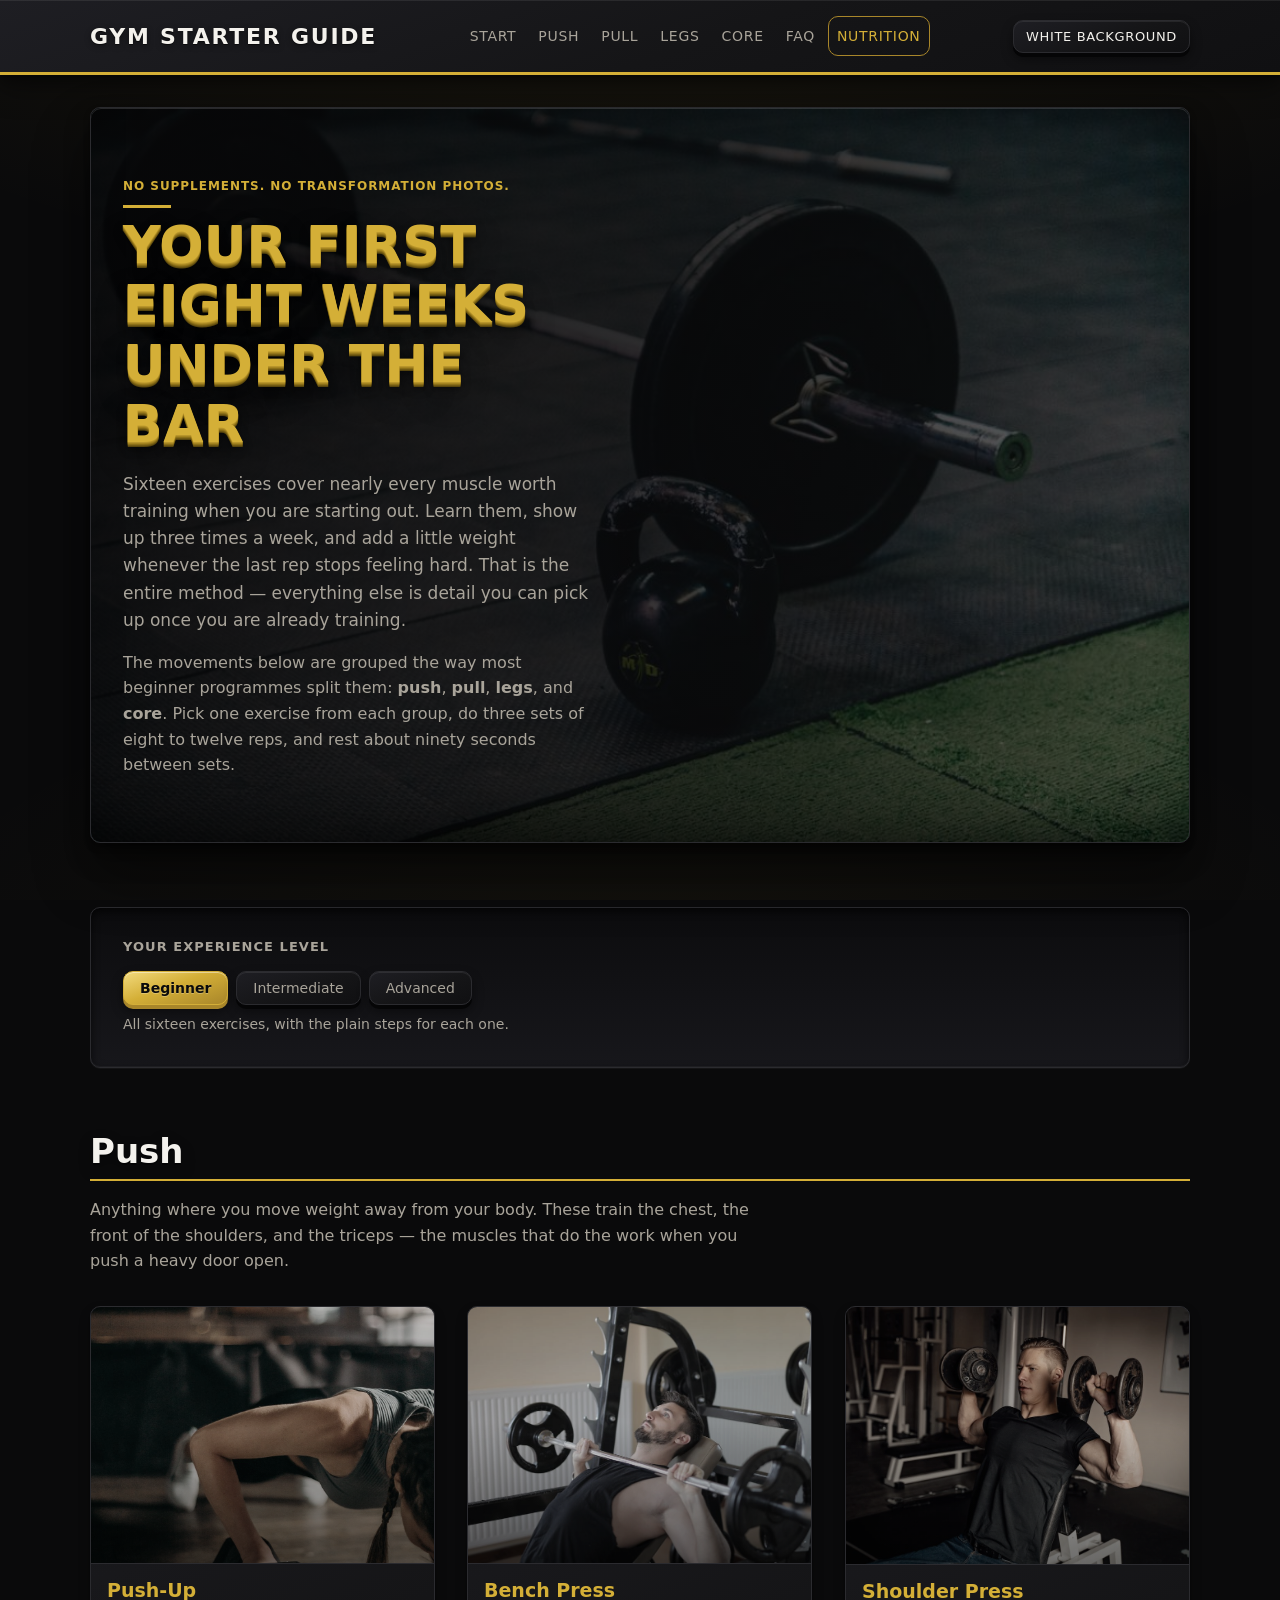
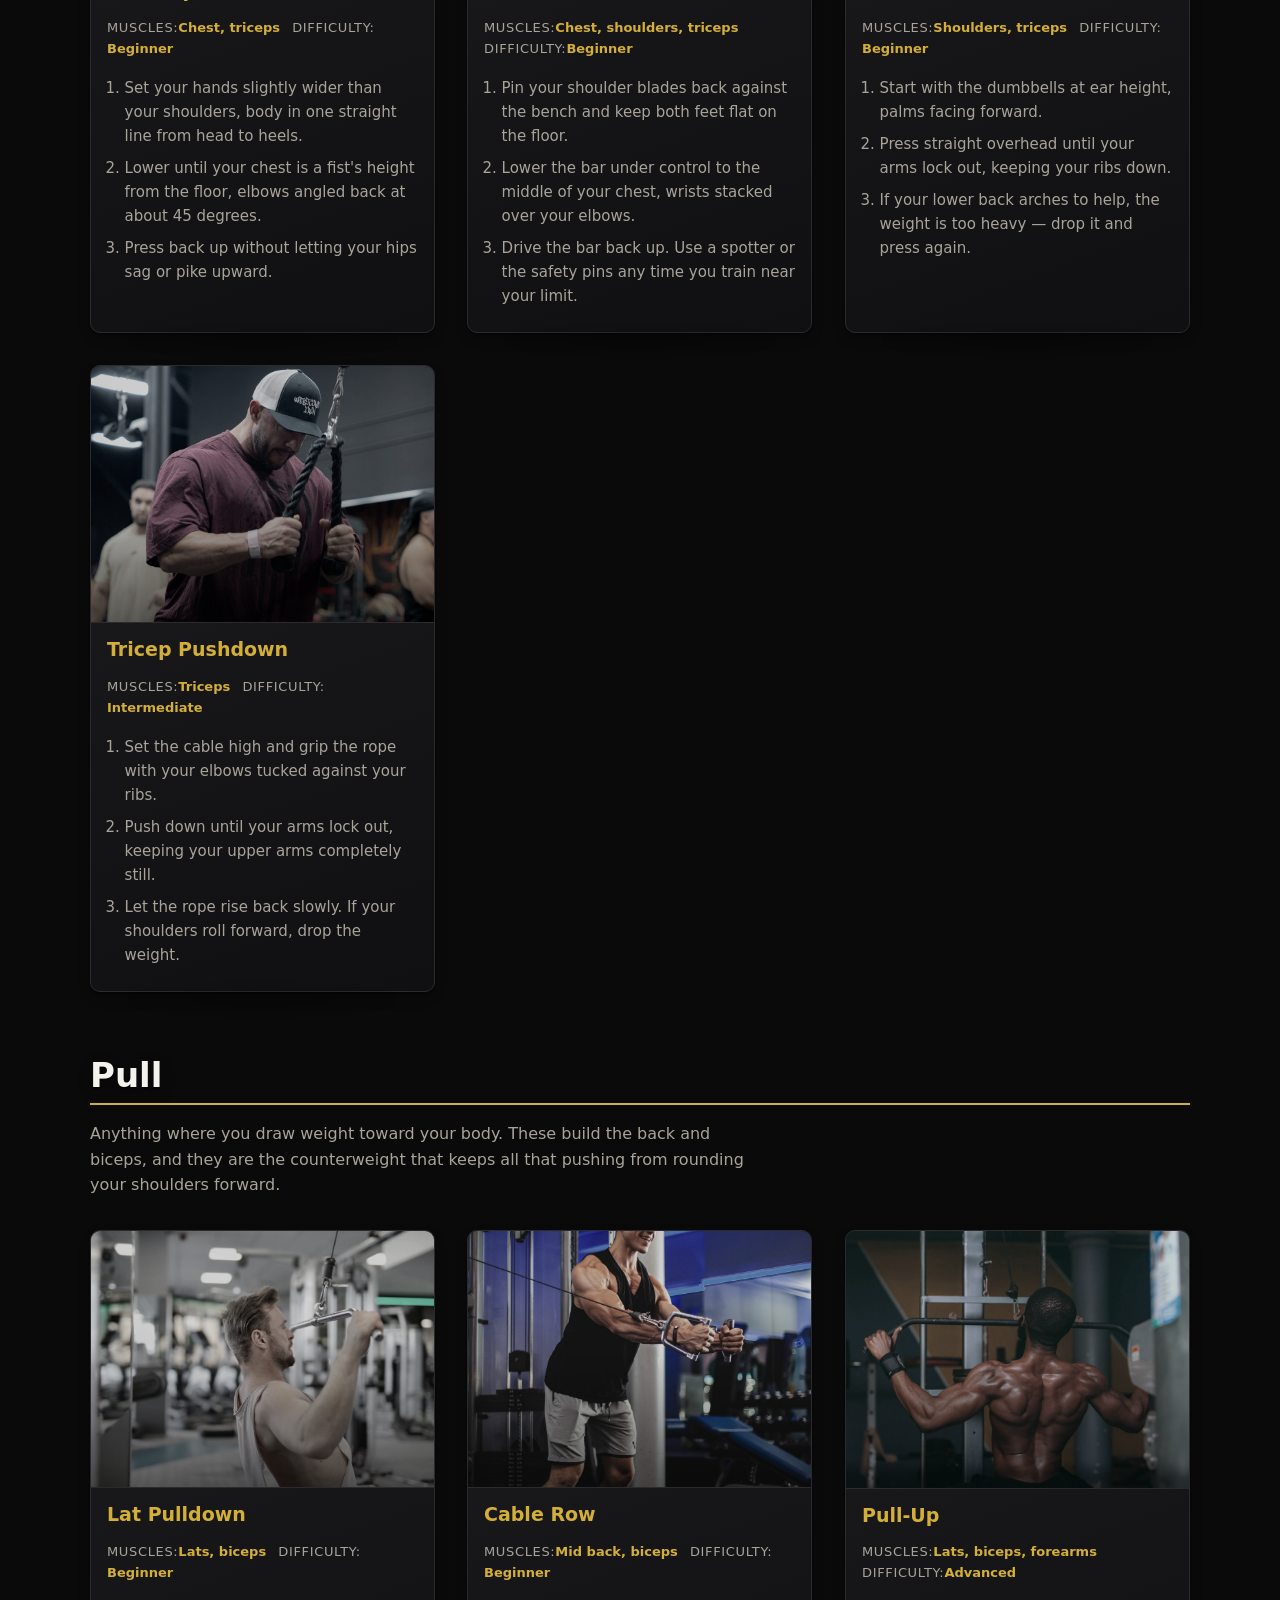
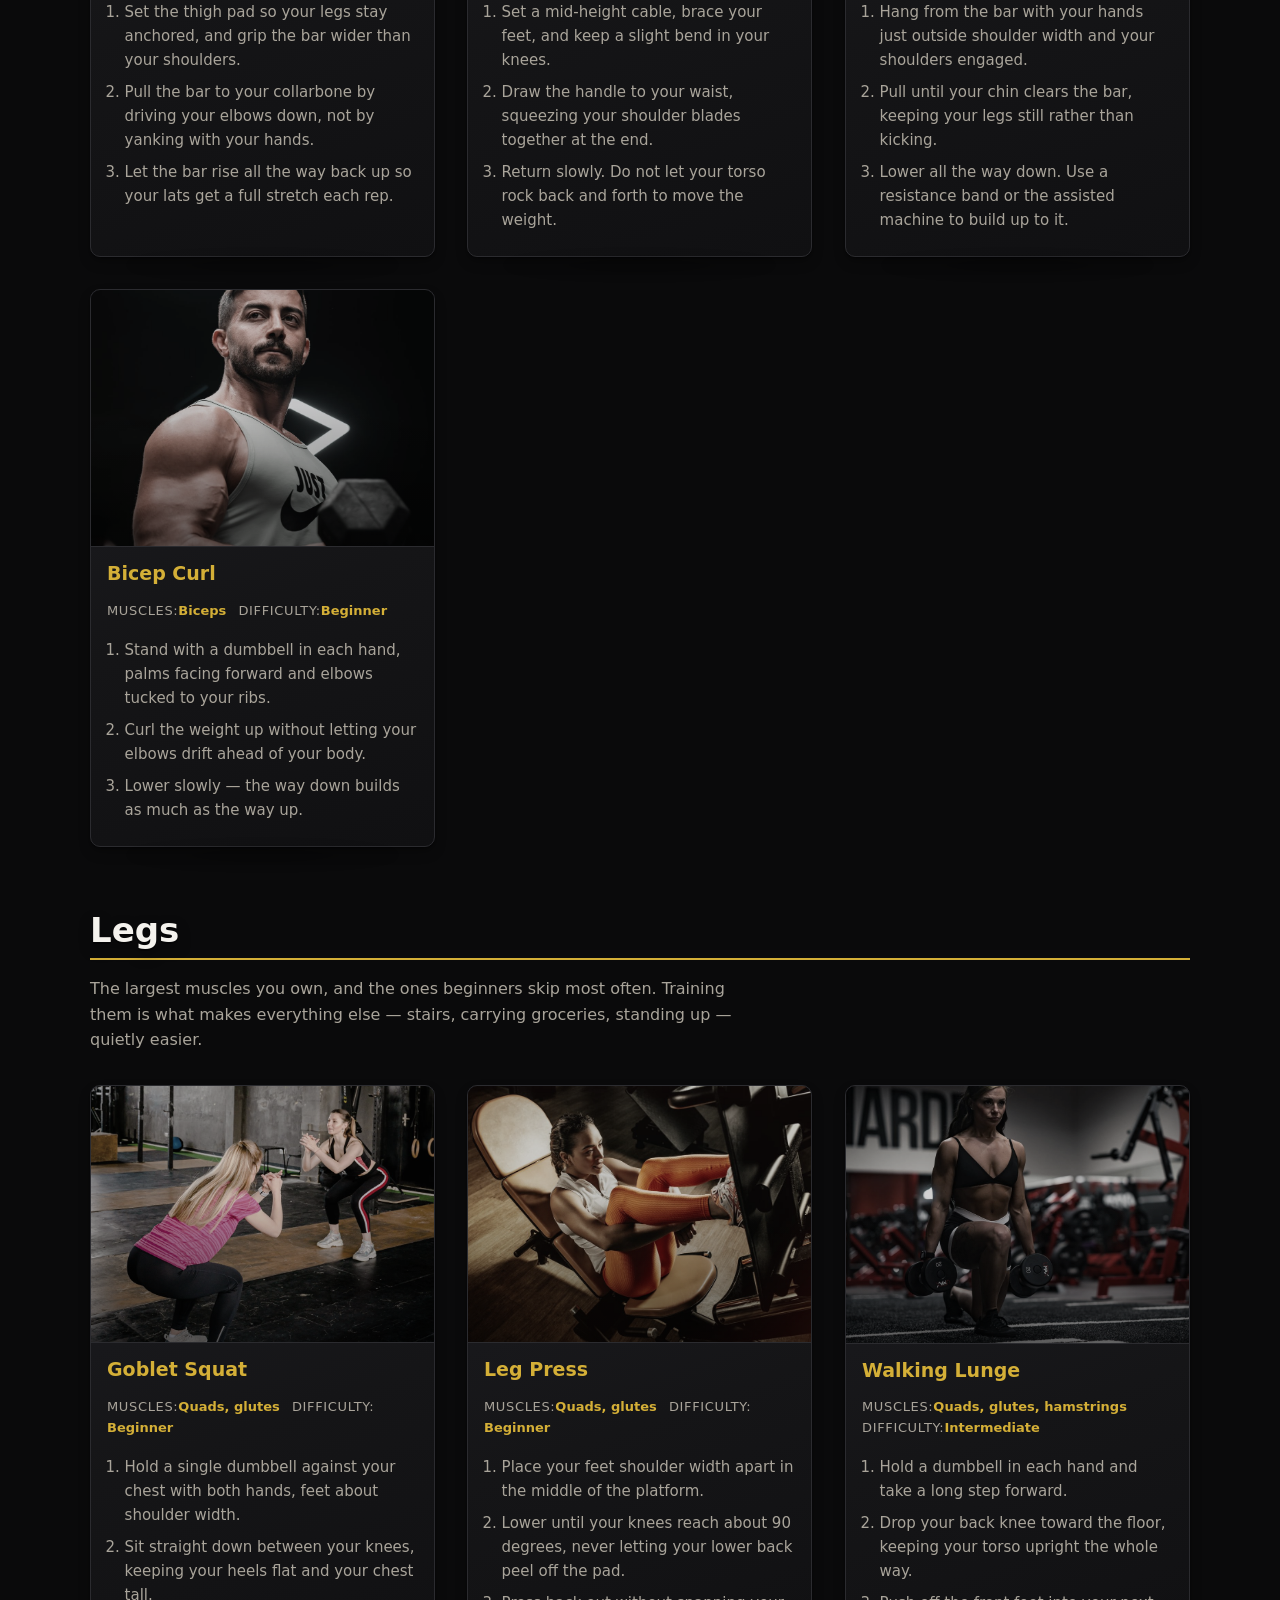
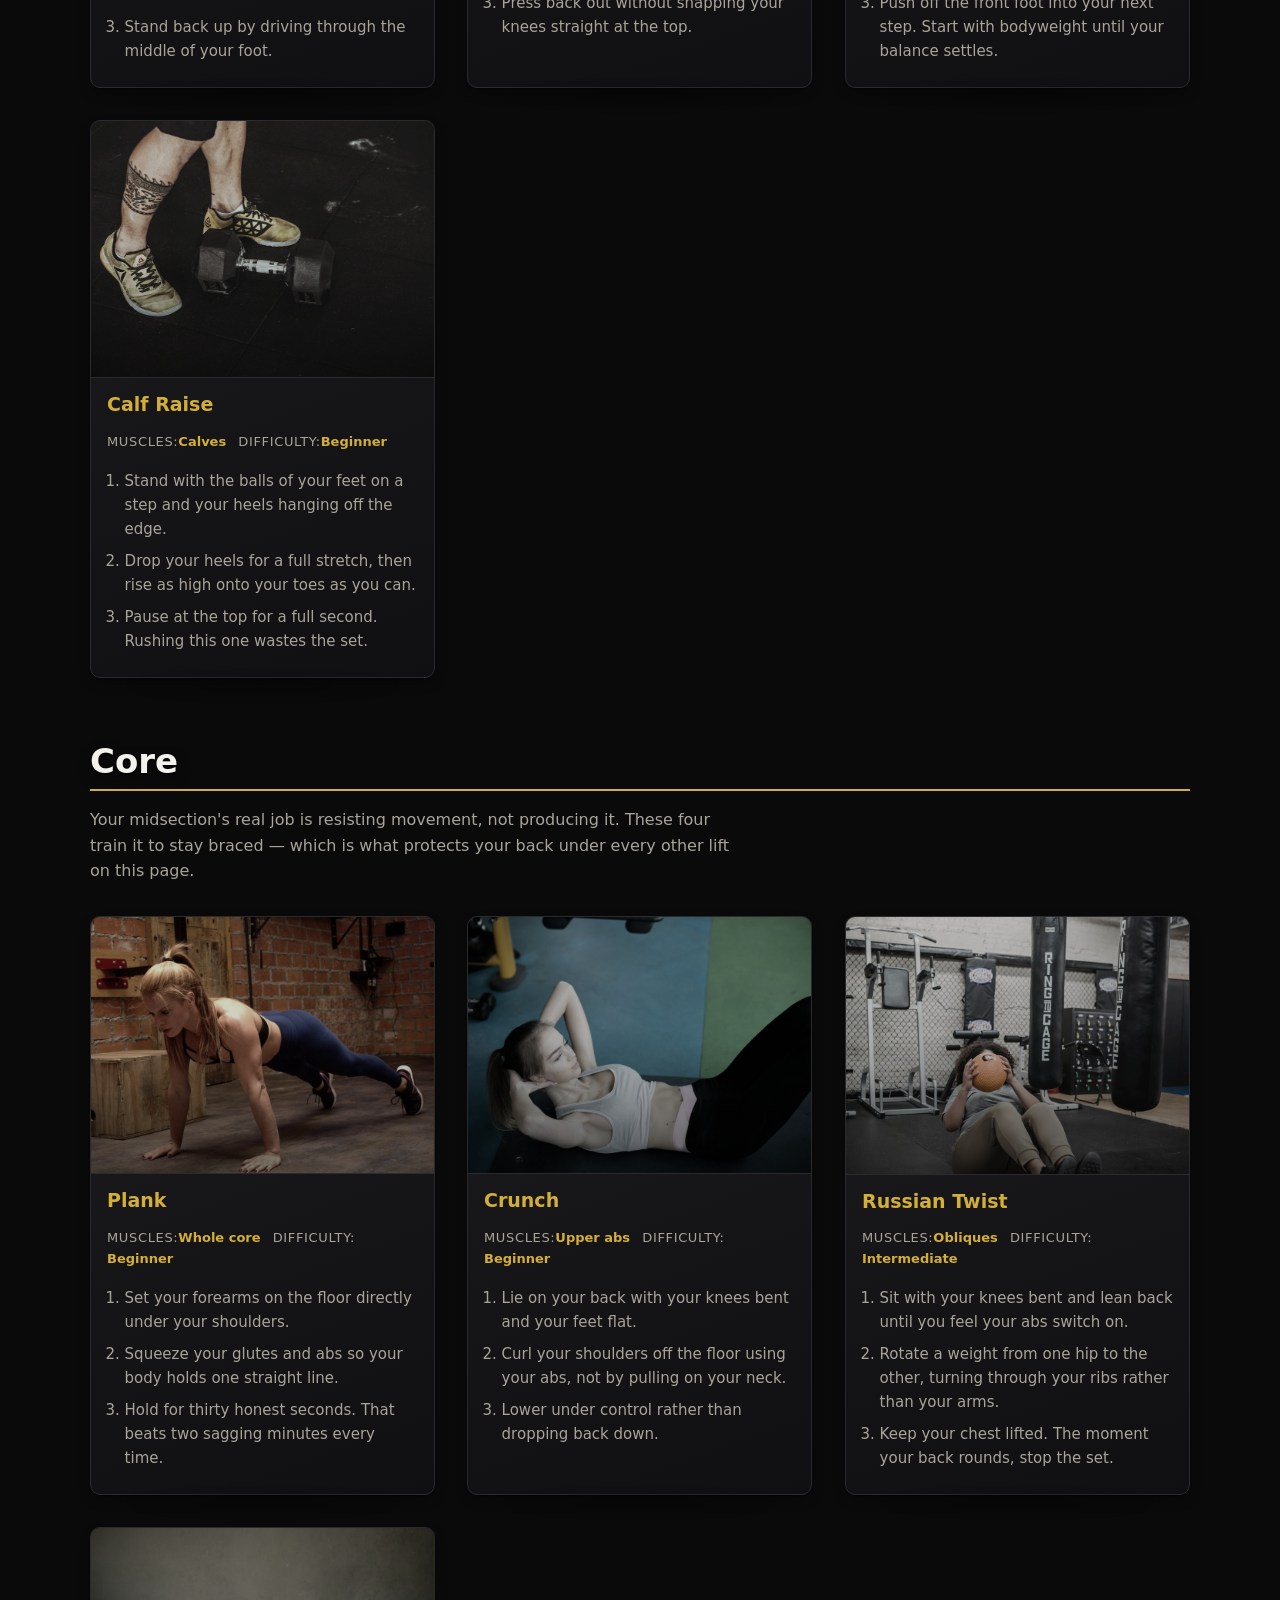
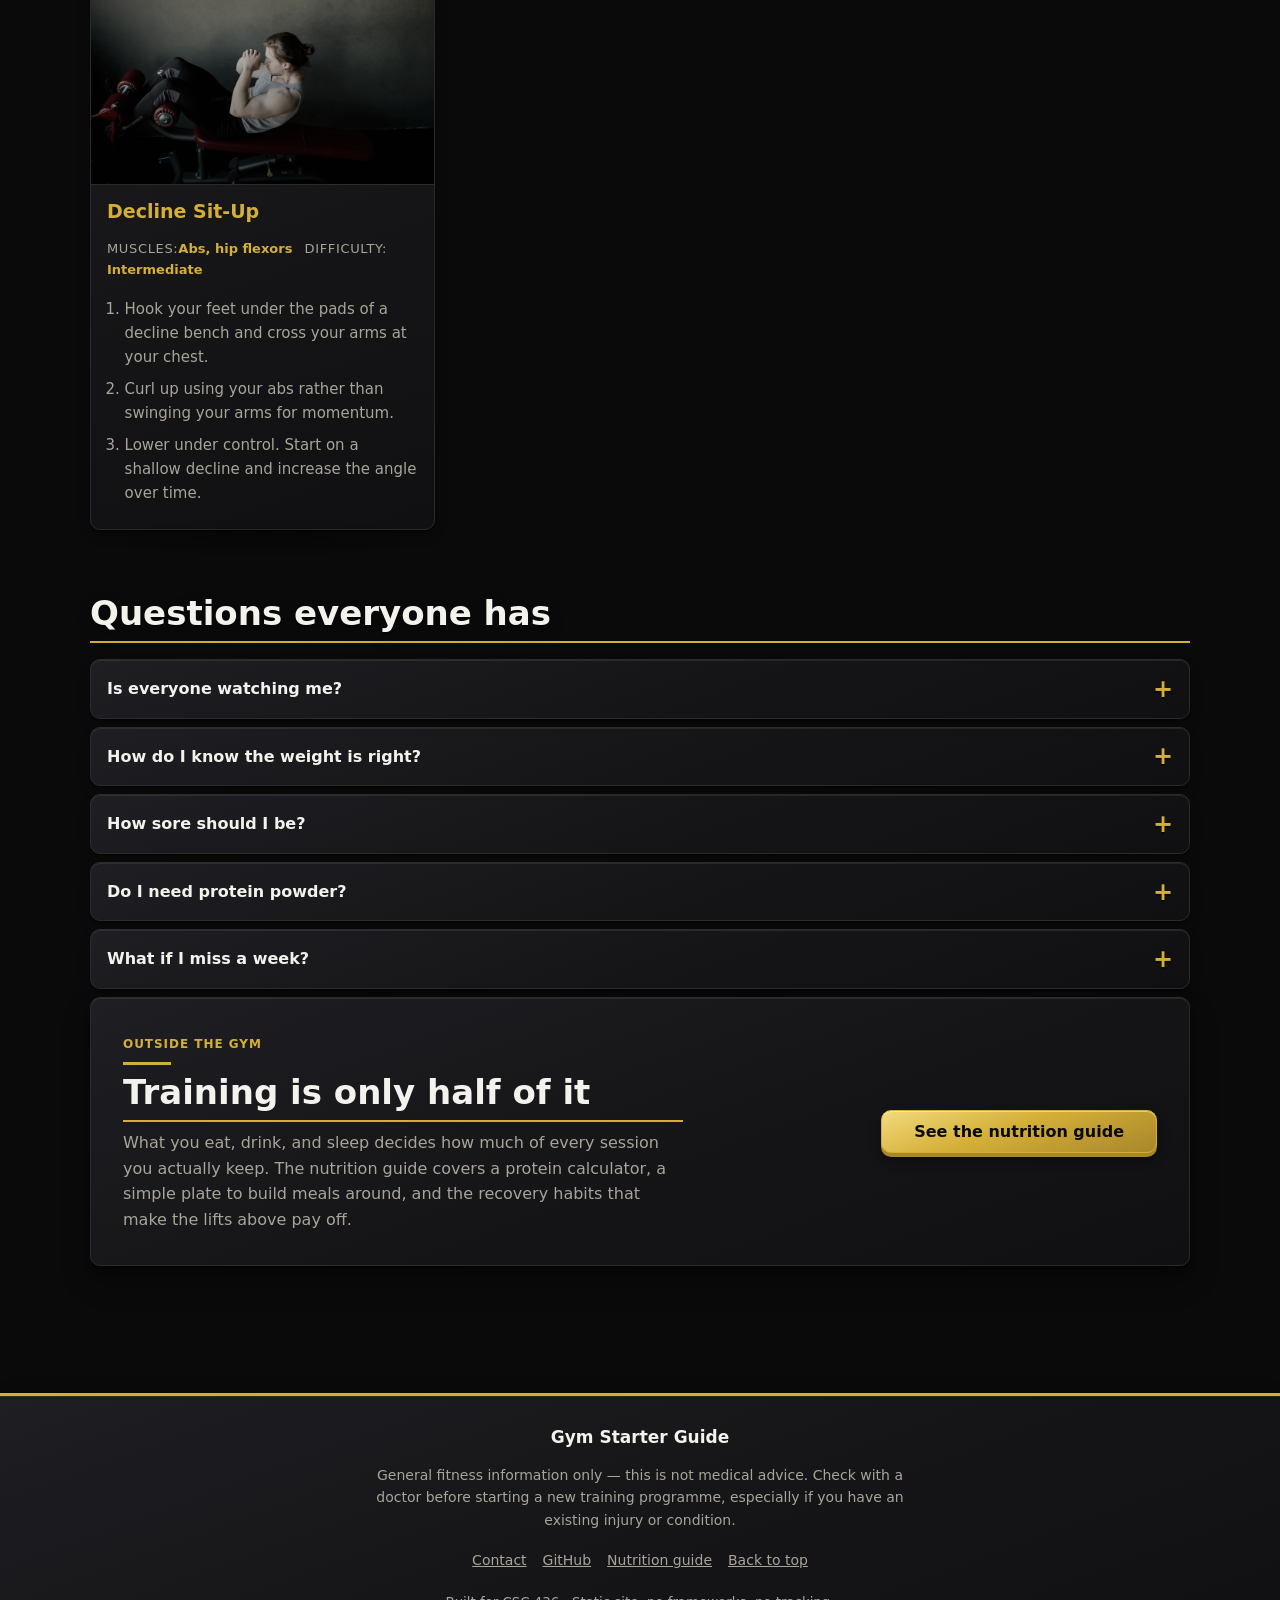
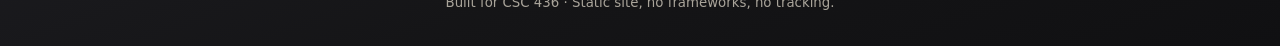
==== commit 46b21493: "add nutrition callout to the bottom of the training page" ====
--- a/index.html
+++ b/index.html
@@ -676,6 +676,22 @@
       </details>
     </section>
 
+    <!-- ============================================================
+         SECTION 7: NUTRITION CALLOUT — points visitors to the second page
+         ============================================================ -->
+    <section id="nutrition-cta" class="page-cta reveal" aria-labelledby="nutrition-cta-heading">
+      <div class="page-cta-text">
+        <p class="eyebrow">Outside the gym</p>
+        <h2 id="nutrition-cta-heading">Training is only half of it</h2>
+        <p>
+          What you eat, drink, and sleep decides how much of every session you actually keep.
+          The nutrition guide covers a protein calculator, a simple plate to build meals around,
+          and the recovery habits that make the lifts above pay off.
+        </p>
+      </div>
+      <a class="button-primary" href="nutrition.html">See the nutrition guide</a>
+    </section>
+
   </main>
 
   <!-- ============================================================
--- a/styles.css
+++ b/styles.css
@@ -1704,12 +1704,16 @@
   margin-bottom: var(--space-md);
 }
 
-/* A gold call-to-action button, extruded like the level buttons. */
+/* A gold call-to-action. Used on both a <button> (the calculator) and an
+   <a> (the nutrition callout below), so it resets link underlines and sets
+   its own display rather than relying on either element's default. */
 .button-primary {
+  display: inline-block;
   align-self: flex-start;           /* keeps it button-sized inside the form's column */
   font-family: inherit;
   font-size: 1rem;
   font-weight: bold;
+  text-decoration: none;
   color: var(--color-on-accent);
   background-color: var(--color-accent);
   background-image: var(--accent-face);
@@ -2467,3 +2471,60 @@
     transform: none !important;
   }
 }
+
+
+/* ==========================================================================
+   20. CROSS-PAGE CALLOUT
+   The banner at the bottom of the training page pointing to the nutrition
+   page. It is its own section rather than part of 19 because nothing else
+   here is specific to either page — the same block would work unchanged if
+   the nutrition page ever needed to point back with one of its own.
+   ========================================================================== */
+
+/* FLEXBOX — text and button stacked on a phone; the desktop query below
+   turns it into a row with the button pinned to the right. */
+.page-cta {
+  display: flex;
+  flex-direction: column;
+  align-items: flex-start;
+  gap: var(--space-md);
+  margin-bottom: var(--space-lg);
+  padding: var(--space-md);
+  background-color: var(--color-surface);
+  background-image: var(--surface-face);
+  border: 1px solid var(--color-border);
+  border-radius: var(--radius);
+  box-shadow: var(--depth-2), var(--edge-light);
+}
+
+.page-cta-text {
+  max-width: 55ch;
+}
+
+.page-cta-text h2 {
+  margin-bottom: var(--space-xs);
+}
+
+.page-cta-text p:last-child {
+  color: var(--color-text-muted);
+}
+
+/* The callout's own button needs more room than the calculator's, so its
+   self-alignment is overridden here rather than in the shared rule. */
+.page-cta .button-primary {
+  align-self: stretch;
+  text-align: center;
+}
+
+@media (min-width: 40em) {
+  .page-cta {
+    flex-direction: row;
+    align-items: center;
+    justify-content: space-between;
+  }
+
+  .page-cta .button-primary {
+    align-self: center;
+    flex: none;                     /* keeps the button its own width, not the row's */
+  }
+}
